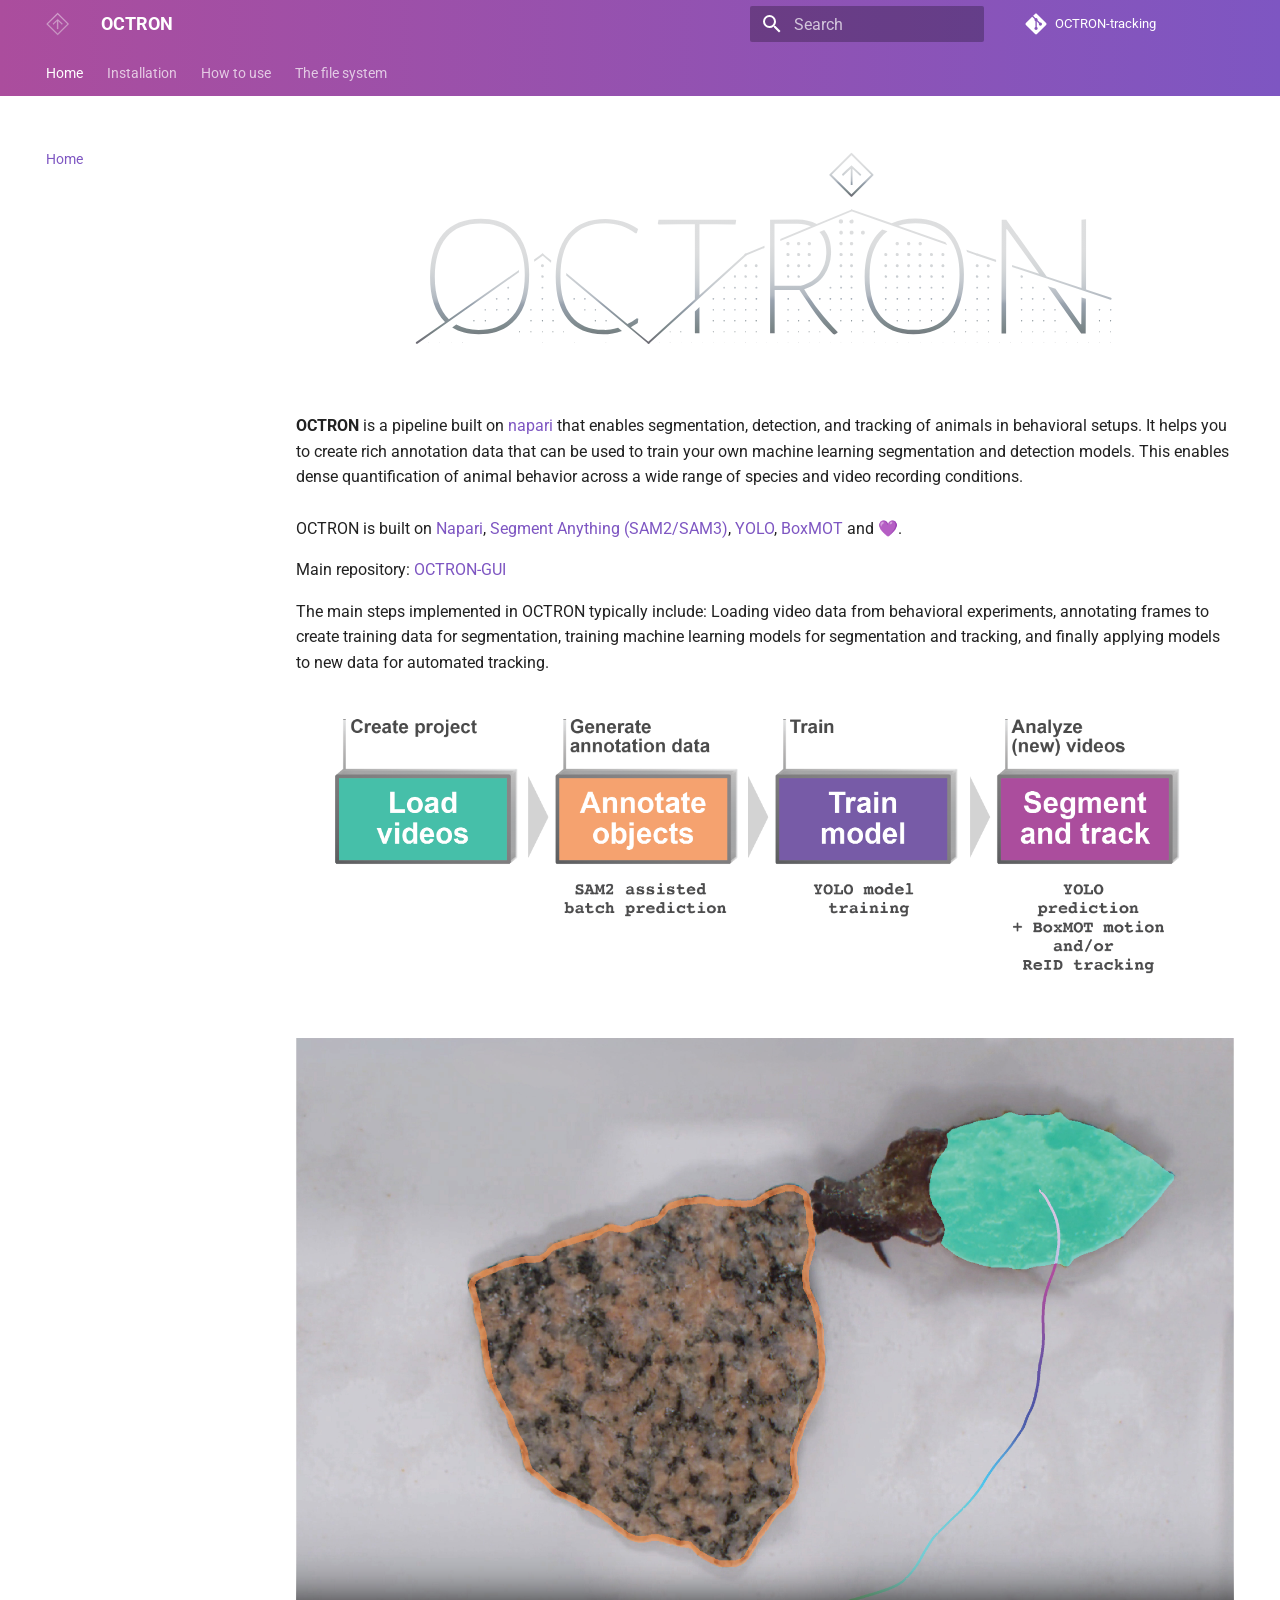
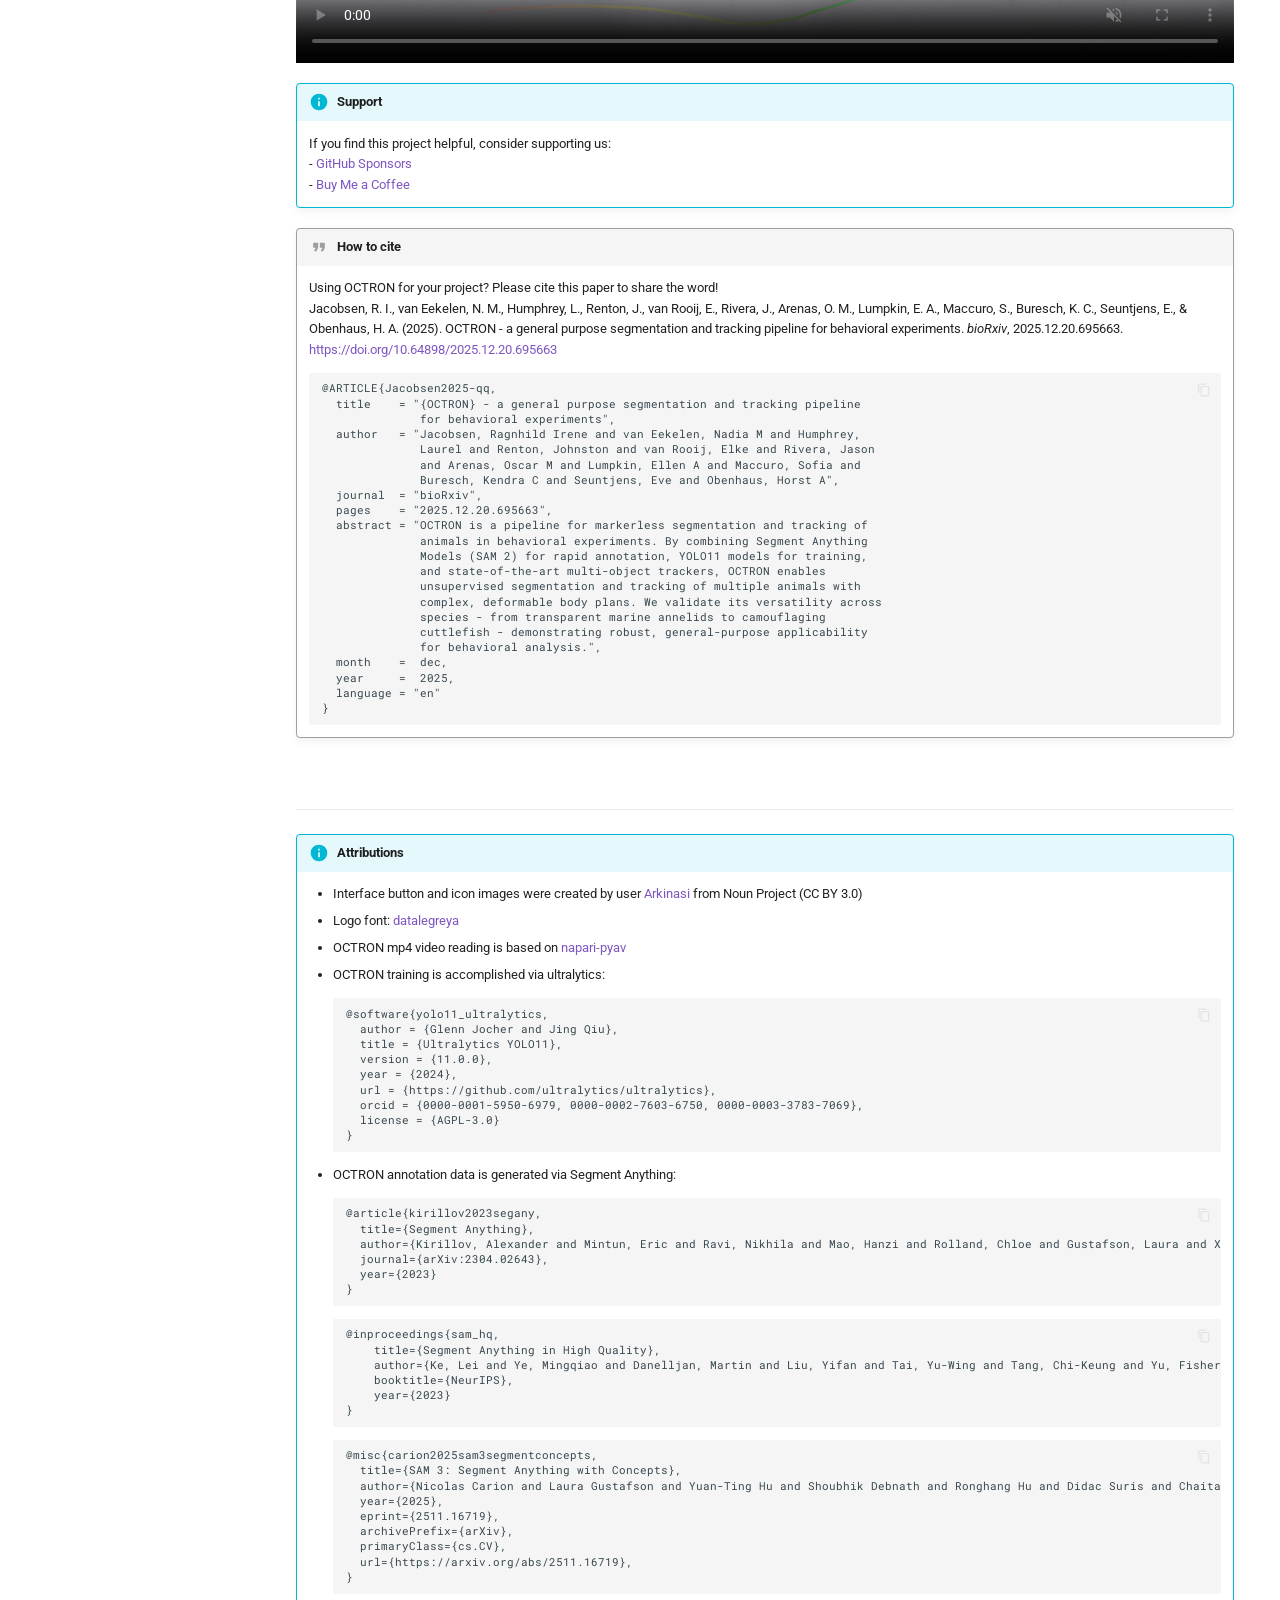
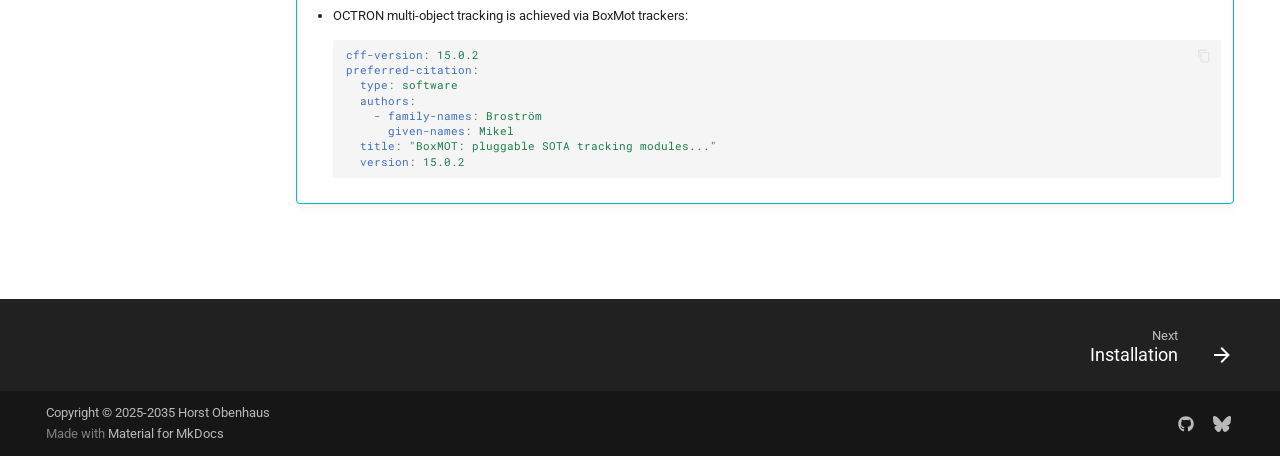
==== index.html @ b8a0dfea "Deployed 7332410 with MkDocs version: 1.6.1" ====
<!doctype html>
<html lang="en" class="no-js">
  <head>
    
      <meta charset="utf-8">
      <meta name="viewport" content="width=device-width,initial-scale=1">
      
        <meta name="description" content="Documentation for the OCTRON project">
      
      
        <meta name="author" content="Horst Obenhaus">
      
      
        <link rel="canonical" href="https://octron-tracking.github.io/OCTRON-docs/">
      
      
      
        <link rel="next" href="installation/">
      
      
        
      
      
      <link rel="icon" href="assets/favicon.svg">
      <meta name="generator" content="mkdocs-1.6.1, mkdocs-material-9.7.7">
    
    
      
        <title>OCTRON</title>
      
    
    
      <link rel="stylesheet" href="assets/stylesheets/main.ec1eaa64.min.css">
      
        
        <link rel="stylesheet" href="assets/stylesheets/palette.ab4e12ef.min.css">
      
      


    
    
      
    
    
      
        
        
        <link rel="preconnect" href="https://fonts.gstatic.com" crossorigin>
        <link rel="stylesheet" href="https://fonts.googleapis.com/css?family=Roboto:300,300i,400,400i,700,700i%7CRoboto+Mono:400,400i,700,700i&display=fallback">
        <style>:root{--md-text-font:"Roboto";--md-code-font:"Roboto Mono"}</style>
      
    
    
      <link rel="stylesheet" href="stylesheets/extra.css">
    
    <script>__md_scope=new URL(".",location),__md_hash=e=>[...e].reduce(((e,_)=>(e<<5)-e+_.charCodeAt(0)),0),__md_get=(e,_=localStorage,t=__md_scope)=>JSON.parse(_.getItem(t.pathname+"."+e)),__md_set=(e,_,t=localStorage,a=__md_scope)=>{try{t.setItem(a.pathname+"."+e,JSON.stringify(_))}catch(e){}}</script>
    
      

    
    
  </head>
  
  
    
    
    
    
    
    <body dir="ltr" data-md-color-scheme="default" data-md-color-primary="deep-purple" data-md-color-accent="purple">
  
    
    <input class="md-toggle" data-md-toggle="drawer" type="checkbox" id="__drawer" autocomplete="off">
    <input class="md-toggle" data-md-toggle="search" type="checkbox" id="__search" autocomplete="off">
    <label class="md-overlay" for="__drawer"></label>
    <div data-md-component="skip">
      
    </div>
    <div data-md-component="announce">
      
    </div>
    
    
      

<header class="md-header" data-md-component="header">
  <nav class="md-header__inner md-grid" aria-label="Header">
    <a href="." title="OCTRON" class="md-header__button md-logo" aria-label="OCTRON" data-md-component="logo">
      
  <img src="assets/header_logo.svg" alt="logo">

    </a>
    <label class="md-header__button md-icon" for="__drawer">
      
      <svg xmlns="http://www.w3.org/2000/svg" viewBox="0 0 24 24"><path d="M3 6h18v2H3zm0 5h18v2H3zm0 5h18v2H3z"/></svg>
    </label>
    <div class="md-header__title" data-md-component="header-title">
      <div class="md-header__ellipsis">
        <div class="md-header__topic">
          <span class="md-ellipsis">
            OCTRON
          </span>
        </div>
        <div class="md-header__topic" data-md-component="header-topic">
          <span class="md-ellipsis">
            
              Home
            
          </span>
        </div>
      </div>
    </div>
    
      
    
    
    
    
      
      
        <label class="md-header__button md-icon" for="__search">
          
          <svg xmlns="http://www.w3.org/2000/svg" viewBox="0 0 24 24"><path d="M9.5 3A6.5 6.5 0 0 1 16 9.5c0 1.61-.59 3.09-1.56 4.23l.27.27h.79l5 5-1.5 1.5-5-5v-.79l-.27-.27A6.52 6.52 0 0 1 9.5 16 6.5 6.5 0 0 1 3 9.5 6.5 6.5 0 0 1 9.5 3m0 2C7 5 5 7 5 9.5S7 14 9.5 14 14 12 14 9.5 12 5 9.5 5"/></svg>
        </label>
        <div class="md-search" data-md-component="search" role="dialog">
  <label class="md-search__overlay" for="__search"></label>
  <div class="md-search__inner" role="search">
    <form class="md-search__form" name="search">
      <input type="text" class="md-search__input" name="query" aria-label="Search" placeholder="Search" autocapitalize="off" autocorrect="off" autocomplete="off" spellcheck="false" data-md-component="search-query" required>
      <label class="md-search__icon md-icon" for="__search">
        
        <svg xmlns="http://www.w3.org/2000/svg" viewBox="0 0 24 24"><path d="M9.5 3A6.5 6.5 0 0 1 16 9.5c0 1.61-.59 3.09-1.56 4.23l.27.27h.79l5 5-1.5 1.5-5-5v-.79l-.27-.27A6.52 6.52 0 0 1 9.5 16 6.5 6.5 0 0 1 3 9.5 6.5 6.5 0 0 1 9.5 3m0 2C7 5 5 7 5 9.5S7 14 9.5 14 14 12 14 9.5 12 5 9.5 5"/></svg>
        
        <svg xmlns="http://www.w3.org/2000/svg" viewBox="0 0 24 24"><path d="M20 11v2H8l5.5 5.5-1.42 1.42L4.16 12l7.92-7.92L13.5 5.5 8 11z"/></svg>
      </label>
      <nav class="md-search__options" aria-label="Search">
        
          <a href="javascript:void(0)" class="md-search__icon md-icon" title="Share" aria-label="Share" data-clipboard data-clipboard-text="" data-md-component="search-share" tabindex="-1">
            
            <svg xmlns="http://www.w3.org/2000/svg" viewBox="0 0 24 24"><path d="M18 16.08c-.76 0-1.44.3-1.96.77L8.91 12.7c.05-.23.09-.46.09-.7s-.04-.47-.09-.7l7.05-4.11c.54.5 1.25.81 2.04.81a3 3 0 0 0 3-3 3 3 0 0 0-3-3 3 3 0 0 0-3 3c0 .24.04.47.09.7L8.04 9.81C7.5 9.31 6.79 9 6 9a3 3 0 0 0-3 3 3 3 0 0 0 3 3c.79 0 1.5-.31 2.04-.81l7.12 4.15c-.05.21-.08.43-.08.66 0 1.61 1.31 2.91 2.92 2.91s2.92-1.3 2.92-2.91A2.92 2.92 0 0 0 18 16.08"/></svg>
          </a>
        
        <button type="reset" class="md-search__icon md-icon" title="Clear" aria-label="Clear" tabindex="-1">
          
          <svg xmlns="http://www.w3.org/2000/svg" viewBox="0 0 24 24"><path d="M19 6.41 17.59 5 12 10.59 6.41 5 5 6.41 10.59 12 5 17.59 6.41 19 12 13.41 17.59 19 19 17.59 13.41 12z"/></svg>
        </button>
      </nav>
      
        <div class="md-search__suggest" data-md-component="search-suggest"></div>
      
    </form>
    <div class="md-search__output">
      <div class="md-search__scrollwrap" tabindex="0" data-md-scrollfix>
        <div class="md-search-result" data-md-component="search-result">
          <div class="md-search-result__meta">
            Initializing search
          </div>
          <ol class="md-search-result__list" role="presentation"></ol>
        </div>
      </div>
    </div>
  </div>
</div>
      
    
    
      <div class="md-header__source">
        <a href="https://github.com/OCTRON-tracking/OCTRON-gui" title="Go to repository" class="md-source" data-md-component="source">
  <div class="md-source__icon md-icon">
    
    <svg xmlns="http://www.w3.org/2000/svg" viewBox="0 0 448 512"><!--! Font Awesome Free 7.1.0 by @fontawesome - https://fontawesome.com License - https://fontawesome.com/license/free (Icons: CC BY 4.0, Fonts: SIL OFL 1.1, Code: MIT License) Copyright 2025 Fonticons, Inc.--><path d="M439.6 236.1 244 40.5c-5.4-5.5-12.8-8.5-20.4-8.5s-15 3-20.4 8.4L162.5 81l51.5 51.5c27.1-9.1 52.7 16.8 43.4 43.7l49.7 49.7c34.2-11.8 61.2 31 35.5 56.7-26.5 26.5-70.2-2.9-56-37.3L240.3 199v121.9c25.3 12.5 22.3 41.8 9.1 55-6.4 6.4-15.2 10.1-24.3 10.1s-17.8-3.6-24.3-10.1c-17.6-17.6-11.1-46.9 11.2-56v-123c-20.8-8.5-24.6-30.7-18.6-45L142.6 101 8.5 235.1C3 240.6 0 247.9 0 255.5s3 15 8.5 20.4l195.6 195.7c5.4 5.4 12.7 8.4 20.4 8.4s15-3 20.4-8.4l194.7-194.7c5.4-5.4 8.4-12.8 8.4-20.4s-3-15-8.4-20.4"/></svg>
  </div>
  <div class="md-source__repository">
    OCTRON-tracking
  </div>
</a>
      </div>
    
  </nav>
  
</header>
    
    <div class="md-container" data-md-component="container">
      
      
        
          
            
<nav class="md-tabs" aria-label="Tabs" data-md-component="tabs">
  <div class="md-grid">
    <ul class="md-tabs__list">
      
        
  
  
  
    
  
  
    <li class="md-tabs__item md-tabs__item--active">
      <a href="." class="md-tabs__link">
        
  
  
    
  
  Home

      </a>
    </li>
  

      
        
  
  
  
  
    <li class="md-tabs__item">
      <a href="installation/" class="md-tabs__link">
        
  
  
    
  
  Installation

      </a>
    </li>
  

      
        
  
  
  
  
    
    
      <li class="md-tabs__item">
        <a href="gui/" class="md-tabs__link">
          
  
  
    
  
  How to use

        </a>
      </li>
    
  

      
        
  
  
  
  
    <li class="md-tabs__item">
      <a href="file-system/" class="md-tabs__link">
        
  
  
    
  
  The file system

      </a>
    </li>
  

      
    </ul>
  </div>
</nav>
          
        
      
      <main class="md-main" data-md-component="main">
        <div class="md-main__inner md-grid">
          
            
              
              <div class="md-sidebar md-sidebar--primary" data-md-component="sidebar" data-md-type="navigation" >
                <div class="md-sidebar__scrollwrap">
                  <div class="md-sidebar__inner">
                    


  


  

<nav class="md-nav md-nav--primary md-nav--lifted md-nav--integrated" aria-label="Navigation" data-md-level="0">
  <label class="md-nav__title" for="__drawer">
    <a href="." title="OCTRON" class="md-nav__button md-logo" aria-label="OCTRON" data-md-component="logo">
      
  <img src="assets/header_logo.svg" alt="logo">

    </a>
    OCTRON
  </label>
  
    <div class="md-nav__source">
      <a href="https://github.com/OCTRON-tracking/OCTRON-gui" title="Go to repository" class="md-source" data-md-component="source">
  <div class="md-source__icon md-icon">
    
    <svg xmlns="http://www.w3.org/2000/svg" viewBox="0 0 448 512"><!--! Font Awesome Free 7.1.0 by @fontawesome - https://fontawesome.com License - https://fontawesome.com/license/free (Icons: CC BY 4.0, Fonts: SIL OFL 1.1, Code: MIT License) Copyright 2025 Fonticons, Inc.--><path d="M439.6 236.1 244 40.5c-5.4-5.5-12.8-8.5-20.4-8.5s-15 3-20.4 8.4L162.5 81l51.5 51.5c27.1-9.1 52.7 16.8 43.4 43.7l49.7 49.7c34.2-11.8 61.2 31 35.5 56.7-26.5 26.5-70.2-2.9-56-37.3L240.3 199v121.9c25.3 12.5 22.3 41.8 9.1 55-6.4 6.4-15.2 10.1-24.3 10.1s-17.8-3.6-24.3-10.1c-17.6-17.6-11.1-46.9 11.2-56v-123c-20.8-8.5-24.6-30.7-18.6-45L142.6 101 8.5 235.1C3 240.6 0 247.9 0 255.5s3 15 8.5 20.4l195.6 195.7c5.4 5.4 12.7 8.4 20.4 8.4s15-3 20.4-8.4l194.7-194.7c5.4-5.4 8.4-12.8 8.4-20.4s-3-15-8.4-20.4"/></svg>
  </div>
  <div class="md-source__repository">
    OCTRON-tracking
  </div>
</a>
    </div>
  
  <ul class="md-nav__list" data-md-scrollfix>
    
      
      
  
  
    
  
  
  
    <li class="md-nav__item md-nav__item--active">
      
      <input class="md-nav__toggle md-toggle" type="checkbox" id="__toc">
      
      
      
      <a href="." class="md-nav__link md-nav__link--active">
        
  
  
  <span class="md-ellipsis">
    
  
    Home
  

    
  </span>
  
  

      </a>
      
    </li>
  

    
      
      
  
  
  
  
    <li class="md-nav__item">
      <a href="installation/" class="md-nav__link">
        
  
  
  <span class="md-ellipsis">
    
  
    Installation
  

    
  </span>
  
  

      </a>
    </li>
  

    
      
      
  
  
  
  
    
    
      
        
      
        
      
        
      
        
      
        
      
        
      
        
      
    
    
    
      
      
        
      
    
    
    <li class="md-nav__item md-nav__item--nested">
      
        
        
          
        
        <input class="md-nav__toggle md-toggle md-toggle--indeterminate" type="checkbox" id="__nav_3" >
        
          
          <label class="md-nav__link" for="__nav_3" id="__nav_3_label" tabindex="0">
            
  
  
  <span class="md-ellipsis">
    
  
    How to use
  

    
  </span>
  
  

            <span class="md-nav__icon md-icon"></span>
          </label>
        
        <nav class="md-nav" data-md-level="1" aria-labelledby="__nav_3_label" aria-expanded="false">
          <label class="md-nav__title" for="__nav_3">
            <span class="md-nav__icon md-icon"></span>
            
  
    How to use
  

          </label>
          <ul class="md-nav__list" data-md-scrollfix>
            
              
                
  
  
  
  
    <li class="md-nav__item">
      <a href="gui/" class="md-nav__link">
        
  
  
  <span class="md-ellipsis">
    
  
    Using the GUI
  

    
  </span>
  
  

      </a>
    </li>
  

              
            
              
                
  
  
  
  
    <li class="md-nav__item">
      <a href="create-project/" class="md-nav__link">
        
  
  
  <span class="md-ellipsis">
    
  
    Create project
  

    
  </span>
  
  

      </a>
    </li>
  

              
            
              
                
  
  
  
  
    <li class="md-nav__item">
      <a href="annotating/" class="md-nav__link">
        
  
  
  <span class="md-ellipsis">
    
  
    Generate annotation data
  

    
  </span>
  
  

      </a>
    </li>
  

              
            
              
                
  
  
  
  
    <li class="md-nav__item">
      <a href="training/" class="md-nav__link">
        
  
  
  <span class="md-ellipsis">
    
  
    Training
  

    
  </span>
  
  

      </a>
    </li>
  

              
            
              
                
  
  
  
  
    <li class="md-nav__item">
      <a href="analysing/" class="md-nav__link">
        
  
  
  <span class="md-ellipsis">
    
  
    Analyze (new) videos
  

    
  </span>
  
  

      </a>
    </li>
  

              
            
              
                
  
  
  
  
    <li class="md-nav__item">
      <a href="access-data/" class="md-nav__link">
        
  
  
  <span class="md-ellipsis">
    
  
    Access output data
  

    
  </span>
  
  

      </a>
    </li>
  

              
            
              
                
  
  
  
  
    <li class="md-nav__item">
      <a href="cli/" class="md-nav__link">
        
  
  
  <span class="md-ellipsis">
    
  
    Using the command line interface (CLI)
  

    
  </span>
  
  

      </a>
    </li>
  

              
            
          </ul>
        </nav>
      
    </li>
  

    
      
      
  
  
  
  
    <li class="md-nav__item">
      <a href="file-system/" class="md-nav__link">
        
  
  
  <span class="md-ellipsis">
    
  
    The file system
  

    
  </span>
  
  

      </a>
    </li>
  

    
  </ul>
</nav>
                  </div>
                </div>
              </div>
            
            
          
          
            <div class="md-content" data-md-component="content">
              
              <article class="md-content__inner md-typeset">
                
                  


  
  


  <h1>Home</h1>

<p><img src="assets/octron_logo.svg" alt="OCTRON Logo" width="75%" style="display: block; margin-left: auto; margin-right: auto; margin-bottom: 3rem;" /></p>
<p><strong>OCTRON</strong> is a pipeline built on <a href="https://www.napari.org">napari</a> that enables segmentation, detection, and tracking of animals in behavioral setups. It helps you to create rich annotation data that can be used to train your own machine learning segmentation and detection models. This enables dense quantification of animal behavior across a wide range of species and video recording conditions.
<br><br>
OCTRON is built on <a href="https://www.napari.org">Napari</a>, <a href="https://aidemos.meta.com/">Segment Anything (SAM2/SAM3)</a>, <a href="https://www.ultralytics.com/">YOLO</a>, <a href="https://github.com/mikel-brostrom/boxmot">BoxMOT</a> and 💜.</p>
<p>Main repository: <a href="https://github.com/OCTRON-tracking/OCTRON-GUI">OCTRON-GUI</a></p>
<p>The main steps implemented in OCTRON typically include: Loading video data from behavioral experiments, annotating frames to create training data for segmentation, training machine learning models for segmentation and tracking, and finally applying models to new data for automated tracking.
<br>
<br>
<img src="assets/workflow.png" alt="OCTRON workflow" width="92%" style="display: block; margin-left: auto; margin-right: auto; margin-bottom: .5rem;" />
<br></p>
<video width="100%" muted controls poster="assets/videos/poster_frame.jpg" style="display: block; margin-left: auto; margin-right: auto;">
  <source src="assets/videos/MAIN.mp4" type="video/mp4">
  Your browser does not support the video tag.
</video>

<div class="admonition info">
<p class="admonition-title">Support</p>
<p>If you find this project helpful, consider supporting us:<br>
- <a href="https://github.com/sponsors/OCTRON-tracking">GitHub Sponsors</a><br>
- <a href="https://buymeacoffee.com/octron">Buy Me a Coffee</a></p>
</div>
<div class="admonition quote">
<p class="admonition-title">How to cite</p>
<p>Using OCTRON for your project? Please cite this paper to share the word! 
<br>
Jacobsen, R. I., van Eekelen, N. M., Humphrey, L., Renton, J., van Rooij, E., Rivera, J., Arenas, O. M., Lumpkin, E. A., Maccuro, S., Buresch, K. C., Seuntjens, E., &amp; Obenhaus, H. A. (2025). OCTRON - a general purpose segmentation and tracking pipeline for behavioral experiments. <em>bioRxiv</em>, 2025.12.20.695663. <a href="https://doi.org/10.64898/2025.12.20.695663">https://doi.org/10.64898/2025.12.20.695663</a>
<div class="language-text highlight"><pre><span></span><code><span id="__span-0-1"><a id="__codelineno-0-1" name="__codelineno-0-1" href="#__codelineno-0-1"></a>@ARTICLE{Jacobsen2025-qq,
</span><span id="__span-0-2"><a id="__codelineno-0-2" name="__codelineno-0-2" href="#__codelineno-0-2"></a>  title    = &quot;{OCTRON} - a general purpose segmentation and tracking pipeline
</span><span id="__span-0-3"><a id="__codelineno-0-3" name="__codelineno-0-3" href="#__codelineno-0-3"></a>              for behavioral experiments&quot;,
</span><span id="__span-0-4"><a id="__codelineno-0-4" name="__codelineno-0-4" href="#__codelineno-0-4"></a>  author   = &quot;Jacobsen, Ragnhild Irene and van Eekelen, Nadia M and Humphrey,
</span><span id="__span-0-5"><a id="__codelineno-0-5" name="__codelineno-0-5" href="#__codelineno-0-5"></a>              Laurel and Renton, Johnston and van Rooij, Elke and Rivera, Jason
</span><span id="__span-0-6"><a id="__codelineno-0-6" name="__codelineno-0-6" href="#__codelineno-0-6"></a>              and Arenas, Oscar M and Lumpkin, Ellen A and Maccuro, Sofia and
</span><span id="__span-0-7"><a id="__codelineno-0-7" name="__codelineno-0-7" href="#__codelineno-0-7"></a>              Buresch, Kendra C and Seuntjens, Eve and Obenhaus, Horst A&quot;,
</span><span id="__span-0-8"><a id="__codelineno-0-8" name="__codelineno-0-8" href="#__codelineno-0-8"></a>  journal  = &quot;bioRxiv&quot;,
</span><span id="__span-0-9"><a id="__codelineno-0-9" name="__codelineno-0-9" href="#__codelineno-0-9"></a>  pages    = &quot;2025.12.20.695663&quot;,
</span><span id="__span-0-10"><a id="__codelineno-0-10" name="__codelineno-0-10" href="#__codelineno-0-10"></a>  abstract = &quot;OCTRON is a pipeline for markerless segmentation and tracking of
</span><span id="__span-0-11"><a id="__codelineno-0-11" name="__codelineno-0-11" href="#__codelineno-0-11"></a>              animals in behavioral experiments. By combining Segment Anything
</span><span id="__span-0-12"><a id="__codelineno-0-12" name="__codelineno-0-12" href="#__codelineno-0-12"></a>              Models (SAM 2) for rapid annotation, YOLO11 models for training,
</span><span id="__span-0-13"><a id="__codelineno-0-13" name="__codelineno-0-13" href="#__codelineno-0-13"></a>              and state-of-the-art multi-object trackers, OCTRON enables
</span><span id="__span-0-14"><a id="__codelineno-0-14" name="__codelineno-0-14" href="#__codelineno-0-14"></a>              unsupervised segmentation and tracking of multiple animals with
</span><span id="__span-0-15"><a id="__codelineno-0-15" name="__codelineno-0-15" href="#__codelineno-0-15"></a>              complex, deformable body plans. We validate its versatility across
</span><span id="__span-0-16"><a id="__codelineno-0-16" name="__codelineno-0-16" href="#__codelineno-0-16"></a>              species - from transparent marine annelids to camouflaging
</span><span id="__span-0-17"><a id="__codelineno-0-17" name="__codelineno-0-17" href="#__codelineno-0-17"></a>              cuttlefish - demonstrating robust, general-purpose applicability
</span><span id="__span-0-18"><a id="__codelineno-0-18" name="__codelineno-0-18" href="#__codelineno-0-18"></a>              for behavioral analysis.&quot;,
</span><span id="__span-0-19"><a id="__codelineno-0-19" name="__codelineno-0-19" href="#__codelineno-0-19"></a>  month    =  dec,
</span><span id="__span-0-20"><a id="__codelineno-0-20" name="__codelineno-0-20" href="#__codelineno-0-20"></a>  year     =  2025,
</span><span id="__span-0-21"><a id="__codelineno-0-21" name="__codelineno-0-21" href="#__codelineno-0-21"></a>  language = &quot;en&quot;
</span><span id="__span-0-22"><a id="__codelineno-0-22" name="__codelineno-0-22" href="#__codelineno-0-22"></a>}
</span></code></pre></div></p>
</div>
<p><br></p>
<hr>

<div class="admonition info">
<p class="admonition-title">Attributions</p>
<ul>
<li>Interface button and icon images were created by user <a href="https://thenounproject.com/browse/collection-icon/marketing-agency-239829/">Arkinasi</a> from Noun Project (CC BY 3.0)</li>
<li>Logo font: <a href="https://datalegreya.figs-lab.com/?lang=en">datalegreya</a></li>
<li>OCTRON mp4 video reading is based on <a href="https://github.com/danionella/napari-pyav">napari-pyav</a></li>
<li>OCTRON training is accomplished via ultralytics: 
<div class="language-text highlight"><pre><span></span><code><span id="__span-1-1"><a id="__codelineno-1-1" name="__codelineno-1-1" href="#__codelineno-1-1"></a>@software{yolo11_ultralytics,
</span><span id="__span-1-2"><a id="__codelineno-1-2" name="__codelineno-1-2" href="#__codelineno-1-2"></a>  author = {Glenn Jocher and Jing Qiu},
</span><span id="__span-1-3"><a id="__codelineno-1-3" name="__codelineno-1-3" href="#__codelineno-1-3"></a>  title = {Ultralytics YOLO11},
</span><span id="__span-1-4"><a id="__codelineno-1-4" name="__codelineno-1-4" href="#__codelineno-1-4"></a>  version = {11.0.0},
</span><span id="__span-1-5"><a id="__codelineno-1-5" name="__codelineno-1-5" href="#__codelineno-1-5"></a>  year = {2024},
</span><span id="__span-1-6"><a id="__codelineno-1-6" name="__codelineno-1-6" href="#__codelineno-1-6"></a>  url = {https://github.com/ultralytics/ultralytics},
</span><span id="__span-1-7"><a id="__codelineno-1-7" name="__codelineno-1-7" href="#__codelineno-1-7"></a>  orcid = {0000-0001-5950-6979, 0000-0002-7603-6750, 0000-0003-3783-7069},
</span><span id="__span-1-8"><a id="__codelineno-1-8" name="__codelineno-1-8" href="#__codelineno-1-8"></a>  license = {AGPL-3.0}
</span><span id="__span-1-9"><a id="__codelineno-1-9" name="__codelineno-1-9" href="#__codelineno-1-9"></a>}
</span></code></pre></div></li>
<li>OCTRON annotation data is generated via Segment Anything:
<div class="language-text highlight"><pre><span></span><code><span id="__span-2-1"><a id="__codelineno-2-1" name="__codelineno-2-1" href="#__codelineno-2-1"></a>@article{kirillov2023segany,
</span><span id="__span-2-2"><a id="__codelineno-2-2" name="__codelineno-2-2" href="#__codelineno-2-2"></a>  title={Segment Anything},
</span><span id="__span-2-3"><a id="__codelineno-2-3" name="__codelineno-2-3" href="#__codelineno-2-3"></a>  author={Kirillov, Alexander and Mintun, Eric and Ravi, Nikhila and Mao, Hanzi and Rolland, Chloe and Gustafson, Laura and Xiao, Tete and Whitehead, Spencer and Berg, Alexander C. and Lo, Wan-Yen and Doll{\&#39;a}r, Piotr and Girshick, Ross},
</span><span id="__span-2-4"><a id="__codelineno-2-4" name="__codelineno-2-4" href="#__codelineno-2-4"></a>  journal={arXiv:2304.02643},
</span><span id="__span-2-5"><a id="__codelineno-2-5" name="__codelineno-2-5" href="#__codelineno-2-5"></a>  year={2023}
</span><span id="__span-2-6"><a id="__codelineno-2-6" name="__codelineno-2-6" href="#__codelineno-2-6"></a>}
</span></code></pre></div>
<div class="language-text highlight"><pre><span></span><code><span id="__span-3-1"><a id="__codelineno-3-1" name="__codelineno-3-1" href="#__codelineno-3-1"></a>@inproceedings{sam_hq,
</span><span id="__span-3-2"><a id="__codelineno-3-2" name="__codelineno-3-2" href="#__codelineno-3-2"></a>    title={Segment Anything in High Quality},
</span><span id="__span-3-3"><a id="__codelineno-3-3" name="__codelineno-3-3" href="#__codelineno-3-3"></a>    author={Ke, Lei and Ye, Mingqiao and Danelljan, Martin and Liu, Yifan and Tai, Yu-Wing and Tang, Chi-Keung and Yu, Fisher},
</span><span id="__span-3-4"><a id="__codelineno-3-4" name="__codelineno-3-4" href="#__codelineno-3-4"></a>    booktitle={NeurIPS},
</span><span id="__span-3-5"><a id="__codelineno-3-5" name="__codelineno-3-5" href="#__codelineno-3-5"></a>    year={2023}
</span><span id="__span-3-6"><a id="__codelineno-3-6" name="__codelineno-3-6" href="#__codelineno-3-6"></a>}  
</span></code></pre></div>
<div class="language-text highlight"><pre><span></span><code><span id="__span-4-1"><a id="__codelineno-4-1" name="__codelineno-4-1" href="#__codelineno-4-1"></a>@misc{carion2025sam3segmentconcepts,
</span><span id="__span-4-2"><a id="__codelineno-4-2" name="__codelineno-4-2" href="#__codelineno-4-2"></a>  title={SAM 3: Segment Anything with Concepts}, 
</span><span id="__span-4-3"><a id="__codelineno-4-3" name="__codelineno-4-3" href="#__codelineno-4-3"></a>  author={Nicolas Carion and Laura Gustafson and Yuan-Ting Hu and Shoubhik Debnath and Ronghang Hu and Didac Suris and Chaitanya Ryali and Kalyan Vasudev Alwala and Haitham Khedr and Andrew Huang and Jie Lei and Tengyu Ma and Baishan Guo and Arpit Kalla and Markus Marks and Joseph Greer and Meng Wang and Peize Sun and Roman Rädle and Triantafyllos Afouras and Effrosyni Mavroudi and Katherine Xu and Tsung-Han Wu and Yu Zhou and Liliane Momeni and Rishi Hazra and Shuangrui Ding and Sagar Vaze and Francois Porcher and Feng Li and Siyuan Li and Aishwarya Kamath and Ho Kei Cheng and Piotr Dollár and Nikhila Ravi and Kate Saenko and Pengchuan Zhang and Christoph Feichtenhofer},
</span><span id="__span-4-4"><a id="__codelineno-4-4" name="__codelineno-4-4" href="#__codelineno-4-4"></a>  year={2025},
</span><span id="__span-4-5"><a id="__codelineno-4-5" name="__codelineno-4-5" href="#__codelineno-4-5"></a>  eprint={2511.16719},
</span><span id="__span-4-6"><a id="__codelineno-4-6" name="__codelineno-4-6" href="#__codelineno-4-6"></a>  archivePrefix={arXiv},
</span><span id="__span-4-7"><a id="__codelineno-4-7" name="__codelineno-4-7" href="#__codelineno-4-7"></a>  primaryClass={cs.CV},
</span><span id="__span-4-8"><a id="__codelineno-4-8" name="__codelineno-4-8" href="#__codelineno-4-8"></a>  url={https://arxiv.org/abs/2511.16719}, 
</span><span id="__span-4-9"><a id="__codelineno-4-9" name="__codelineno-4-9" href="#__codelineno-4-9"></a>}
</span></code></pre></div></li>
<li>OCTRON multi-object tracking is achieved via BoxMot trackers:
<div class="language-yaml highlight"><pre><span></span><code><span id="__span-5-1"><a id="__codelineno-5-1" name="__codelineno-5-1" href="#__codelineno-5-1"></a><span class="nt">cff-version</span><span class="p">:</span><span class="w"> </span><span class="l l-Scalar l-Scalar-Plain">15.0.2</span>
</span><span id="__span-5-2"><a id="__codelineno-5-2" name="__codelineno-5-2" href="#__codelineno-5-2"></a><span class="nt">preferred-citation</span><span class="p">:</span>
</span><span id="__span-5-3"><a id="__codelineno-5-3" name="__codelineno-5-3" href="#__codelineno-5-3"></a><span class="w">  </span><span class="nt">type</span><span class="p">:</span><span class="w"> </span><span class="l l-Scalar l-Scalar-Plain">software</span>
</span><span id="__span-5-4"><a id="__codelineno-5-4" name="__codelineno-5-4" href="#__codelineno-5-4"></a><span class="w">  </span><span class="nt">authors</span><span class="p">:</span>
</span><span id="__span-5-5"><a id="__codelineno-5-5" name="__codelineno-5-5" href="#__codelineno-5-5"></a><span class="w">    </span><span class="p p-Indicator">-</span><span class="w"> </span><span class="nt">family-names</span><span class="p">:</span><span class="w"> </span><span class="l l-Scalar l-Scalar-Plain">Broström</span>
</span><span id="__span-5-6"><a id="__codelineno-5-6" name="__codelineno-5-6" href="#__codelineno-5-6"></a><span class="w">      </span><span class="nt">given-names</span><span class="p">:</span><span class="w"> </span><span class="l l-Scalar l-Scalar-Plain">Mikel</span>
</span><span id="__span-5-7"><a id="__codelineno-5-7" name="__codelineno-5-7" href="#__codelineno-5-7"></a><span class="w">  </span><span class="nt">title</span><span class="p">:</span><span class="w"> </span><span class="s">&quot;BoxMOT:</span><span class="nv"> </span><span class="s">pluggable</span><span class="nv"> </span><span class="s">SOTA</span><span class="nv"> </span><span class="s">tracking</span><span class="nv"> </span><span class="s">modules...&quot;</span>
</span><span id="__span-5-8"><a id="__codelineno-5-8" name="__codelineno-5-8" href="#__codelineno-5-8"></a><span class="w">  </span><span class="nt">version</span><span class="p">:</span><span class="w"> </span><span class="l l-Scalar l-Scalar-Plain">15.0.2</span>
</span></code></pre></div></li>
</ul>
</div>
<p><br>
<br></p>












                
              </article>
            </div>
          
          
<script>var target=document.getElementById(location.hash.slice(1));target&&target.name&&(target.checked=target.name.startsWith("__tabbed_"))</script>
        </div>
        
          <button type="button" class="md-top md-icon" data-md-component="top" hidden>
  
  <svg xmlns="http://www.w3.org/2000/svg" viewBox="0 0 24 24"><path d="M13 20h-2V8l-5.5 5.5-1.42-1.42L12 4.16l7.92 7.92-1.42 1.42L13 8z"/></svg>
  Back to top
</button>
        
      </main>
      
        <footer class="md-footer">
  
    
      
      <nav class="md-footer__inner md-grid" aria-label="Footer" >
        
        
          
          <a href="installation/" class="md-footer__link md-footer__link--next" aria-label="Next: Installation">
            <div class="md-footer__title">
              <span class="md-footer__direction">
                Next
              </span>
              <div class="md-ellipsis">
                Installation
              </div>
            </div>
            <div class="md-footer__button md-icon">
              
              <svg xmlns="http://www.w3.org/2000/svg" viewBox="0 0 24 24"><path d="M4 11v2h12l-5.5 5.5 1.42 1.42L19.84 12l-7.92-7.92L10.5 5.5 16 11z"/></svg>
            </div>
          </a>
        
      </nav>
    
  
  <div class="md-footer-meta md-typeset">
    <div class="md-footer-meta__inner md-grid">
      <div class="md-copyright">
  
    <div class="md-copyright__highlight">
      Copyright &copy; 2025-2035 Horst Obenhaus
    </div>
  
  
    Made with
    <a href="https://squidfunk.github.io/mkdocs-material/" target="_blank" rel="noopener">
      Material for MkDocs
    </a>
  
</div>
      
        
<div class="md-social">
  
    
    
    
    
      
      
    
    <a href="https://github.com/OCTRON-tracking" target="_blank" rel="noopener" title="github.com" class="md-social__link">
      <svg xmlns="http://www.w3.org/2000/svg" viewBox="0 0 512 512"><!--! Font Awesome Free 7.1.0 by @fontawesome - https://fontawesome.com License - https://fontawesome.com/license/free (Icons: CC BY 4.0, Fonts: SIL OFL 1.1, Code: MIT License) Copyright 2025 Fonticons, Inc.--><path d="M173.9 397.4c0 2-2.3 3.6-5.2 3.6-3.3.3-5.6-1.3-5.6-3.6 0-2 2.3-3.6 5.2-3.6 3-.3 5.6 1.3 5.6 3.6m-31.1-4.5c-.7 2 1.3 4.3 4.3 4.9 2.6 1 5.6 0 6.2-2s-1.3-4.3-4.3-5.2c-2.6-.7-5.5.3-6.2 2.3m44.2-1.7c-2.9.7-4.9 2.6-4.6 4.9.3 2 2.9 3.3 5.9 2.6 2.9-.7 4.9-2.6 4.6-4.6-.3-1.9-3-3.2-5.9-2.9M252.8 8C114.1 8 8 113.3 8 252c0 110.9 69.8 205.8 169.5 239.2 12.8 2.3 17.3-5.6 17.3-12.1 0-6.2-.3-40.4-.3-61.4 0 0-70 15-84.7-29.8 0 0-11.4-29.1-27.8-36.6 0 0-22.9-15.7 1.6-15.4 0 0 24.9 2 38.6 25.8 21.9 38.6 58.6 27.5 72.9 20.9 2.3-16 8.8-27.1 16-33.7-55.9-6.2-112.3-14.3-112.3-110.5 0-27.5 7.6-41.3 23.6-58.9-2.6-6.5-11.1-33.3 2.6-67.9 20.9-6.5 69 27 69 27 20-5.6 41.5-8.5 62.8-8.5s42.8 2.9 62.8 8.5c0 0 48.1-33.6 69-27 13.7 34.7 5.2 61.4 2.6 67.9 16 17.7 25.8 31.5 25.8 58.9 0 96.5-58.9 104.2-114.8 110.5 9.2 7.9 17 22.9 17 46.4 0 33.7-.3 75.4-.3 83.6 0 6.5 4.6 14.4 17.3 12.1C436.2 457.8 504 362.9 504 252 504 113.3 391.5 8 252.8 8M105.2 352.9c-1.3 1-1 3.3.7 5.2 1.6 1.6 3.9 2.3 5.2 1 1.3-1 1-3.3-.7-5.2-1.6-1.6-3.9-2.3-5.2-1m-10.8-8.1c-.7 1.3.3 2.9 2.3 3.9 1.6 1 3.6.7 4.3-.7.7-1.3-.3-2.9-2.3-3.9-2-.6-3.6-.3-4.3.7m32.4 35.6c-1.6 1.3-1 4.3 1.3 6.2 2.3 2.3 5.2 2.6 6.5 1 1.3-1.3.7-4.3-1.3-6.2-2.2-2.3-5.2-2.6-6.5-1m-11.4-14.7c-1.6 1-1.6 3.6 0 5.9s4.3 3.3 5.6 2.3c1.6-1.3 1.6-3.9 0-6.2-1.4-2.3-4-3.3-5.6-2"/></svg>
    </a>
  
    
    
    
    
      
      
    
    <a href="https://bsky.app/profile/octoscience.bsky.social" target="_blank" rel="noopener" title="bsky.app" class="md-social__link">
      <svg xmlns="http://www.w3.org/2000/svg" viewBox="0 0 576 512"><!--! Font Awesome Free 7.1.0 by @fontawesome - https://fontawesome.com License - https://fontawesome.com/license/free (Icons: CC BY 4.0, Fonts: SIL OFL 1.1, Code: MIT License) Copyright 2025 Fonticons, Inc.--><path d="M407.8 294.7c-3.3-.4-6.7-.8-10-1.3 3.4.4 6.7.9 10 1.3M288 227.1c-26.1-50.7-97.1-145.2-163.1-191.8C61.6-9.4 37.5-1.7 21.6 5.5 3.3 13.8 0 41.9 0 58.4S9.1 194 15 213.9c19.5 65.7 89.1 87.9 153.2 80.7 3.3-.5 6.6-.9 10-1.4-3.3.5-6.6 1-10 1.4-93.9 14-177.3 48.2-67.9 169.9C220.6 589.1 265.1 437.8 288 361.1c22.9 76.7 49.2 222.5 185.6 103.4 102.4-103.4 28.1-156-65.8-169.9-3.3-.4-6.7-.8-10-1.3 3.4.4 6.7.9 10 1.3 64.1 7.1 133.6-15.1 153.2-80.7C566.9 194 576 75 576 58.4s-3.3-44.7-21.6-52.9c-15.8-7.1-40-14.9-103.2 29.8C385.1 81.9 314.1 176.4 288 227.1"/></svg>
    </a>
  
</div>
      
    </div>
  </div>
</footer>
      
    </div>
    <div class="md-dialog" data-md-component="dialog">
      <div class="md-dialog__inner md-typeset"></div>
    </div>
    
    
    
      
      
      <script id="__config" type="application/json">{"annotate": null, "base": ".", "features": ["announce.dismiss", "content.code.annotate", "content.code.copy", "content.tooltips", "header.autohide", "navigation.expand", "navigation.footer", "navigation.indexes", "navigation.sections", "navigation.tabs", "navigation.top", "navigation.tracking", "search.share", "search.suggest", "toc.follow", "toc.integrate"], "search": "assets/javascripts/workers/search.2c215733.min.js", "tags": null, "translations": {"clipboard.copied": "Copied to clipboard", "clipboard.copy": "Copy to clipboard", "search.result.more.one": "1 more on this page", "search.result.more.other": "# more on this page", "search.result.none": "No matching documents", "search.result.one": "1 matching document", "search.result.other": "# matching documents", "search.result.placeholder": "Type to start searching", "search.result.term.missing": "Missing", "select.version": "Select version"}, "version": null}</script>
    
    
      <script src="assets/javascripts/bundle.d7400e89.min.js"></script>
      
    
  </body>
</html>
---- assets/stylesheets/main.ec1eaa64.min.css ----
@charset "UTF-8";html{-webkit-text-size-adjust:none;-moz-text-size-adjust:none;text-size-adjust:none;box-sizing:border-box}*,:after,:before{box-sizing:inherit}@media (prefers-reduced-motion){*,:after,:before{transition:none!important}}body{margin:0}a,button,input,label{-webkit-tap-highlight-color:transparent}a{color:inherit;text-decoration:none}hr{border:0;box-sizing:initial;display:block;height:.05rem;overflow:visible;padding:0}small{font-size:80%}sub,sup{line-height:1em}img{border-style:none}table{border-collapse:initial;border-spacing:0}td,th{font-weight:400;vertical-align:top}button{background:#0000;border:0;font-family:inherit;font-size:inherit;margin:0;padding:0}input{border:0;outline:none}:root{--md-primary-fg-color:#4051b5;--md-primary-fg-color--light:#5d6cc0;--md-primary-fg-color--dark:#303fa1;--md-primary-bg-color:#fff;--md-primary-bg-color--light:#ffffffb3;--md-accent-fg-color:#526cfe;--md-accent-fg-color--transparent:#526cfe1a;--md-accent-bg-color:#fff;--md-accent-bg-color--light:#ffffffb3}[data-md-color-scheme=default]{color-scheme:light}[data-md-color-scheme=default] img[src$="#gh-dark-mode-only"],[data-md-color-scheme=default] img[src$="#only-dark"]{display:none}:root,[data-md-color-scheme=default]{--md-hue:225deg;--md-default-fg-color:#000000de;--md-default-fg-color--light:#0000008a;--md-default-fg-color--lighter:#00000052;--md-default-fg-color--lightest:#00000012;--md-default-bg-color:#fff;--md-default-bg-color--light:#ffffffb3;--md-default-bg-color--lighter:#ffffff4d;--md-default-bg-color--lightest:#ffffff1f;--md-code-fg-color:#36464e;--md-code-bg-color:#f5f5f5;--md-code-bg-color--light:#f5f5f5b3;--md-code-bg-color--lighter:#f5f5f54d;--md-code-hl-color:#4287ff;--md-code-hl-color--light:#4287ff1a;--md-code-hl-number-color:#d52a2a;--md-code-hl-special-color:#db1457;--md-code-hl-function-color:#a846b9;--md-code-hl-constant-color:#6e59d9;--md-code-hl-keyword-color:#3f6ec6;--md-code-hl-string-color:#1c7d4d;--md-code-hl-name-color:var(--md-code-fg-color);--md-code-hl-operator-color:var(--md-default-fg-color--light);--md-code-hl-punctuation-color:var(--md-default-fg-color--light);--md-code-hl-comment-color:var(--md-default-fg-color--light);--md-code-hl-generic-color:var(--md-default-fg-color--light);--md-code-hl-variable-color:var(--md-default-fg-color--light);--md-typeset-color:var(--md-default-fg-color);--md-typeset-a-color:var(--md-primary-fg-color);--md-typeset-del-color:#f5503d26;--md-typeset-ins-color:#0bd57026;--md-typeset-kbd-color:#fafafa;--md-typeset-kbd-accent-color:#fff;--md-typeset-kbd-border-color:#b8b8b8;--md-typeset-mark-color:#ffff0080;--md-typeset-table-color:#0000001f;--md-typeset-table-color--light:rgba(0,0,0,.035);--md-admonition-fg-color:var(--md-default-fg-color);--md-admonition-bg-color:var(--md-default-bg-color);--md-warning-fg-color:#000000de;--md-warning-bg-color:#ff9;--md-footer-fg-color:#fff;--md-footer-fg-color--light:#ffffffb3;--md-footer-fg-color--lighter:#ffffff73;--md-footer-bg-color:#000000de;--md-footer-bg-color--dark:#00000052;--md-shadow-z1:0 0.2rem 0.5rem #0000000d,0 0 0.05rem #0000001a;--md-shadow-z2:0 0.2rem 0.5rem #0000001a,0 0 0.05rem #00000040;--md-shadow-z3:0 0.2rem 0.5rem #0003,0 0 0.05rem #00000059}.md-icon svg{fill:currentcolor;display:block;height:1.2rem;width:1.2rem}body{-webkit-font-smoothing:antialiased;-moz-osx-font-smoothing:grayscale;--md-text-font-family:var(--md-text-font,_),-apple-system,BlinkMacSystemFont,Helvetica,Arial,sans-serif;--md-code-font-family:var(--md-code-font,_),SFMono-Regular,Consolas,Menlo,monospace}aside,body,input{font-feature-settings:"kern","liga";color:var(--md-typeset-color);font-family:var(--md-text-font-family)}code,kbd,pre{font-feature-settings:"kern";font-family:var(--md-code-font-family)}:root{--md-typeset-table-sort-icon:url('data:image/svg+xml;charset=utf-8,<svg xmlns="http://www.w3.org/2000/svg" viewBox="0 0 24 24"><path d="m18 21-4-4h3V7h-3l4-4 4 4h-3v10h3M2 19v-2h10v2M2 13v-2h7v2M2 7V5h4v2z"/></svg>');--md-typeset-table-sort-icon--asc:url('data:image/svg+xml;charset=utf-8,<svg xmlns="http://www.w3.org/2000/svg" viewBox="0 0 24 24"><path d="M19 17h3l-4 4-4-4h3V3h2M2 17h10v2H2M6 5v2H2V5m0 6h7v2H2z"/></svg>');--md-typeset-table-sort-icon--desc:url('data:image/svg+xml;charset=utf-8,<svg xmlns="http://www.w3.org/2000/svg" viewBox="0 0 24 24"><path d="M19 7h3l-4-4-4 4h3v14h2M2 17h10v2H2M6 5v2H2V5m0 6h7v2H2z"/></svg>')}.md-typeset{-webkit-print-color-adjust:exact;color-adjust:exact;font-size:.8rem;line-height:1.6;overflow-wrap:break-word}@media print{.md-typeset{font-size:.68rem}}.md-typeset blockquote,.md-typeset dl,.md-typeset figure,.md-typeset ol,.md-typeset pre,.md-typeset ul{margin-bottom:1em;margin-top:1em}.md-typeset h1{color:var(--md-default-fg-color--light);font-size:2em;line-height:1.3;margin:0 0 1.25em}.md-typeset h1,.md-typeset h2{font-weight:300;letter-spacing:-.01em}.md-typeset h2{font-size:1.5625em;line-height:1.4;margin:1.6em 0 .64em}.md-typeset h3{font-size:1.25em;font-weight:400;letter-spacing:-.01em;line-height:1.5;margin:1.6em 0 .8em}.md-typeset h2+h3{margin-top:.8em}.md-typeset h4{font-weight:700;letter-spacing:-.01em;margin:1em 0}.md-typeset h5,.md-typeset h6{color:var(--md-default-fg-color--light);font-size:.8em;font-weight:700;letter-spacing:-.01em;margin:1.25em 0}.md-typeset h5{text-transform:uppercase}.md-typeset h5 code{text-transform:none}.md-typeset hr{border-bottom:.05rem solid var(--md-default-fg-color--lightest);display:flow-root;margin:1.5em 0}.md-typeset a{color:var(--md-typeset-a-color);word-break:break-word}.md-typeset a,.md-typeset a:before{transition:color 125ms}.md-typeset a:focus,.md-typeset a:hover{color:var(--md-accent-fg-color)}.md-typeset a:focus code,.md-typeset a:hover code{background-color:var(--md-accent-fg-color--transparent);color:var(--md-accent-fg-color)}.md-typeset a code{color:var(--md-typeset-a-color)}.md-typeset a.focus-visible{outline-color:var(--md-accent-fg-color);outline-offset:.2rem}.md-typeset code,.md-typeset kbd,.md-typeset pre{color:var(--md-code-fg-color);direction:ltr;font-variant-ligatures:none;transition:background-color 125ms}@media print{.md-typeset code,.md-typeset kbd,.md-typeset pre{white-space:pre-wrap}}.md-typeset code{background-color:var(--md-code-bg-color);border-radius:.1rem;-webkit-box-decoration-break:clone;box-decoration-break:clone;font-size:.85em;padding:0 .2941176471em;transition:color 125ms,background-color 125ms;word-break:break-word}.md-typeset code:not(.focus-visible){-webkit-tap-highlight-color:transparent;outline:none}.md-typeset pre{display:flow-root;line-height:1.4;position:relative}.md-typeset pre>code{-webkit-box-decoration-break:slice;box-decoration-break:slice;box-shadow:none;display:block;margin:0;outline-color:var(--md-accent-fg-color);overflow:auto;padding:.7720588235em 1.1764705882em;scrollbar-color:var(--md-default-fg-color--lighter) #0000;scrollbar-width:thin;touch-action:auto;word-break:normal}.md-typeset pre>code:hover{scrollbar-color:var(--md-accent-fg-color) #0000}.md-typeset pre>code::-webkit-scrollbar{height:.2rem;width:.2rem}.md-typeset pre>code::-webkit-scrollbar-thumb{background-color:var(--md-default-fg-color--lighter)}.md-typeset pre>code::-webkit-scrollbar-thumb:hover{background-color:var(--md-accent-fg-color)}.md-typeset kbd{background-color:var(--md-typeset-kbd-color);border-radius:.1rem;box-shadow:0 .1rem 0 .05rem var(--md-typeset-kbd-border-color),0 .1rem 0 var(--md-typeset-kbd-border-color),0 -.1rem .2rem var(--md-typeset-kbd-accent-color) inset;color:var(--md-default-fg-color);display:inline-block;font-size:.75em;padding:0 .6666666667em;vertical-align:text-top;word-break:break-word}.md-typeset mark{background-color:var(--md-typeset-mark-color);-webkit-box-decoration-break:clone;box-decoration-break:clone;color:inherit;word-break:break-word}.md-typeset abbr{cursor:help;text-decoration:none}.md-typeset [data-preview],.md-typeset abbr{border-bottom:.05rem dotted var(--md-default-fg-color--light)}.md-typeset small{opacity:.75}[dir=ltr] .md-typeset sub,[dir=ltr] .md-typeset sup{margin-left:.078125em}[dir=rtl] .md-typeset sub,[dir=rtl] .md-typeset sup{margin-right:.078125em}[dir=ltr] .md-typeset blockquote{padding-left:.6rem}[dir=rtl] .md-typeset blockquote{padding-right:.6rem}[dir=ltr] .md-typeset blockquote{border-left:.2rem solid var(--md-default-fg-color--lighter)}[dir=rtl] .md-typeset blockquote{border-right:.2rem solid var(--md-default-fg-color--lighter)}.md-typeset blockquote{color:var(--md-default-fg-color--light);margin-left:0;margin-right:0}.md-typeset ul{list-style-type:disc}.md-typeset ul[type]{list-style-type:revert-layer}[dir=ltr] .md-typeset ol,[dir=ltr] .md-typeset ul{margin-left:.625em}[dir=rtl] .md-typeset ol,[dir=rtl] .md-typeset ul{margin-right:.625em}.md-typeset ol,.md-typeset ul{padding:0}.md-typeset ol:not([hidden]),.md-typeset ul:not([hidden]){display:flow-root}.md-typeset ol ol,.md-typeset ul ol{list-style-type:lower-alpha}.md-typeset ol ol ol,.md-typeset ul ol ol{list-style-type:lower-roman}.md-typeset ol ol ol ol,.md-typeset ul ol ol ol{list-style-type:upper-alpha}.md-typeset ol ol ol ol ol,.md-typeset ul ol ol ol ol{list-style-type:upper-roman}.md-typeset ol[type],.md-typeset ul[type]{list-style-type:revert-layer}[dir=ltr] .md-typeset ol li,[dir=ltr] .md-typeset ul li{margin-left:1.25em}[dir=rtl] .md-typeset ol li,[dir=rtl] .md-typeset ul li{margin-right:1.25em}.md-typeset ol li,.md-typeset ul li{margin-bottom:.5em}.md-typeset ol li blockquote,.md-typeset ol li p,.md-typeset ul li blockquote,.md-typeset ul li p{margin:.5em 0}.md-typeset ol li:last-child,.md-typeset ul li:last-child{margin-bottom:0}[dir=ltr] .md-typeset ol li ol,[dir=ltr] .md-typeset ol li ul,[dir=ltr] .md-typeset ul li ol,[dir=ltr] .md-typeset ul li ul{margin-left:.625em}[dir=rtl] .md-typeset ol li ol,[dir=rtl] .md-typeset ol li ul,[dir=rtl] .md-typeset ul li ol,[dir=rtl] .md-typeset ul li ul{margin-right:.625em}.md-typeset ol li ol,.md-typeset ol li ul,.md-typeset ul li ol,.md-typeset ul li ul{margin-bottom:.5em;margin-top:.5em}[dir=ltr] .md-typeset dd{margin-left:1.875em}[dir=rtl] .md-typeset dd{margin-right:1.875em}.md-typeset dd{margin-bottom:1.5em;margin-top:1em}.md-typeset img,.md-typeset svg,.md-typeset video{height:auto;max-width:100%}.md-typeset img[align=left]{margin:1em 1em 1em 0}.md-typeset img[align=right]{margin:1em 0 1em 1em}.md-typeset img[align]:only-child{margin-top:0}.md-typeset figure{display:flow-root;margin:1em auto;max-width:100%;text-align:center;width:fit-content}.md-typeset figure img{display:block;margin:0 auto}.md-typeset figcaption{font-style:italic;margin:1em auto;max-width:24rem}.md-typeset iframe{max-width:100%}.md-typeset table:not([class]){background-color:var(--md-default-bg-color);border:.05rem solid var(--md-typeset-table-color);border-radius:.1rem;display:inline-block;font-size:.64rem;max-width:100%;overflow:auto;touch-action:auto}@media print{.md-typeset table:not([class]){display:table}}.md-typeset table:not([class])+*{margin-top:1.5em}.md-typeset table:not([class]) td>:first-child,.md-typeset table:not([class]) th>:first-child{margin-top:0}.md-typeset table:not([class]) td>:last-child,.md-typeset table:not([class]) th>:last-child{margin-bottom:0}.md-typeset table:not([class]) td:not([align]),.md-typeset table:not([class]) th:not([align]){text-align:left}[dir=rtl] .md-typeset table:not([class]) td:not([align]),[dir=rtl] .md-typeset table:not([class]) th:not([align]){text-align:right}.md-typeset table:not([class]) th{font-weight:700;min-width:5rem;padding:.9375em 1.25em;vertical-align:top}.md-typeset table:not([class]) td{border-top:.05rem solid var(--md-typeset-table-color);padding:.9375em 1.25em;vertical-align:top}.md-typeset table:not([class]) tbody tr{transition:background-color 125ms}.md-typeset table:not([class]) tbody tr:hover{background-color:var(--md-typeset-table-color--light);box-shadow:0 .05rem 0 var(--md-default-bg-color) inset}.md-typeset table:not([class]) a{word-break:normal}.md-typeset table th[role=columnheader]{cursor:pointer}[dir=ltr] .md-typeset table th[role=columnheader]:after{margin-left:.5em}[dir=rtl] .md-typeset table th[role=columnheader]:after{margin-right:.5em}.md-typeset table th[role=columnheader]:after{content:"";display:inline-block;height:1.2em;-webkit-mask-image:var(--md-typeset-table-sort-icon);mask-image:var(--md-typeset-table-sort-icon);-webkit-mask-repeat:no-repeat;mask-repeat:no-repeat;-webkit-mask-size:contain;mask-size:contain;transition:background-color 125ms;vertical-align:text-bottom;width:1.2em}.md-typeset table th[role=columnheader]:hover:after{background-color:var(--md-default-fg-color--lighter)}.md-typeset table th[role=columnheader][aria-sort=ascending]:after{background-color:var(--md-default-fg-color--light);-webkit-mask-image:var(--md-typeset-table-sort-icon--asc);mask-image:var(--md-typeset-table-sort-icon--asc)}.md-typeset table th[role=columnheader][aria-sort=descending]:after{background-color:var(--md-default-fg-color--light);-webkit-mask-image:var(--md-typeset-table-sort-icon--desc);mask-image:var(--md-typeset-table-sort-icon--desc)}.md-typeset__scrollwrap{margin:1em -.8rem;overflow-x:auto;touch-action:auto}.md-typeset__table{display:inline-block;margin-bottom:.5em;padding:0 .8rem}@media print{.md-typeset__table{display:block}}html .md-typeset__table table{display:table;margin:0;overflow:hidden;width:100%}@media screen and (max-width:44.984375em){.md-content__inner>pre{margin:1em -.8rem}.md-content__inner>pre code{border-radius:0}}.md-typeset .md-author{border-radius:100%;display:block;flex-shrink:0;height:1.6rem;overflow:hidden;position:relative;transition:color 125ms,transform 125ms;width:1.6rem}.md-typeset .md-author img{display:block}.md-typeset .md-author--more{background:var(--md-default-fg-color--lightest);color:var(--md-default-fg-color--lighter);font-size:.6rem;font-weight:700;line-height:1.6rem;text-align:center}.md-typeset .md-author--long{height:2.4rem;width:2.4rem}.md-typeset a.md-author{transform:scale(1)}.md-typeset a.md-author img{border-radius:100%;filter:grayscale(100%) opacity(75%);transition:filter 125ms}.md-typeset a.md-author:focus,.md-typeset a.md-author:hover{transform:scale(1.1);z-index:1}.md-typeset a.md-author:focus img,.md-typeset a.md-author:hover img{filter:grayscale(0)}.md-banner{background-color:var(--md-footer-bg-color);color:var(--md-footer-fg-color);overflow:auto}@media print{.md-banner{display:none}}.md-banner--warning{background-color:var(--md-warning-bg-color);color:var(--md-warning-fg-color)}.md-banner__inner{font-size:.7rem;margin:.6rem auto;padding:0 .8rem}[dir=ltr] .md-banner__button{float:right}[dir=rtl] .md-banner__button{float:left}.md-banner__button{color:inherit;cursor:pointer;transition:opacity .25s}.no-js .md-banner__button{display:none}.md-banner__button:hover{opacity:.7}html{font-size:125%;height:100%;overflow-x:hidden}@media screen and (min-width:100em){html{font-size:137.5%}}@media screen and (min-width:125em){html{font-size:150%}}body{background-color:var(--md-default-bg-color);display:flex;flex-direction:column;font-size:.5rem;min-height:100%;position:relative;width:100%}@media print{body{display:block}}@media screen and (max-width:59.984375em){body[data-md-scrolllock]{position:fixed}}.md-grid{margin-left:auto;margin-right:auto;max-width:61rem}.md-container{display:flex;flex-direction:column;flex-grow:1}@media print{.md-container{display:block}}.md-main{flex-grow:1}.md-main__inner{display:flex;height:100%;margin-top:1.5rem}.md-ellipsis{overflow:hidden;text-overflow:ellipsis}.md-toggle{display:none}.md-option{height:0;opacity:0;position:absolute;width:0}.md-option:checked+label:not([hidden]){display:block}.md-option.focus-visible+label{outline-color:var(--md-accent-fg-color);outline-style:auto}.md-skip{background-color:var(--md-default-fg-color);border-radius:.1rem;color:var(--md-default-bg-color);font-size:.64rem;margin:.5rem;opacity:0;outline-color:var(--md-accent-fg-color);padding:.3rem .5rem;position:fixed;transform:translateY(.4rem);z-index:-1}.md-skip:focus{opacity:1;transform:translateY(0);transition:transform .25s cubic-bezier(.4,0,.2,1),opacity 175ms 75ms;z-index:10}@page{margin:25mm}:root{--md-clipboard-icon:url('data:image/svg+xml;charset=utf-8,<svg xmlns="http://www.w3.org/2000/svg" viewBox="0 0 24 24"><path d="M19 21H8V7h11m0-2H8a2 2 0 0 0-2 2v14a2 2 0 0 0 2 2h11a2 2 0 0 0 2-2V7a2 2 0 0 0-2-2m-3-4H4a2 2 0 0 0-2 2v14h2V3h12z"/></svg>')}.md-clipboard{border-radius:.1rem;color:var(--md-default-fg-color--lightest);cursor:pointer;height:1.5em;outline-color:var(--md-accent-fg-color);outline-offset:.1rem;transition:color .25s;width:1.5em;z-index:1}@media print{.md-clipboard{display:none}}.md-clipboard:not(.focus-visible){-webkit-tap-highlight-color:transparent;outline:none}:hover>.md-clipboard{color:var(--md-default-fg-color--light)}.md-clipboard:focus,.md-clipboard:hover{color:var(--md-accent-fg-color)}.md-clipboard:after{background-color:currentcolor;content:"";display:block;height:1.125em;margin:0 auto;-webkit-mask-image:var(--md-clipboard-icon);mask-image:var(--md-clipboard-icon);-webkit-mask-position:center;mask-position:center;-webkit-mask-repeat:no-repeat;mask-repeat:no-repeat;-webkit-mask-size:contain;mask-size:contain;width:1.125em}.md-clipboard--inline{cursor:pointer}.md-clipboard--inline code{transition:color .25s,background-color .25s}.md-clipboard--inline:focus code,.md-clipboard--inline:hover code{background-color:var(--md-accent-fg-color--transparent);color:var(--md-accent-fg-color)}:root{--md-code-select-icon:url('data:image/svg+xml;charset=utf-8,<svg xmlns="http://www.w3.org/2000/svg" viewBox="0 0 24 24"><path d="M19 19h-4v2h4c1.1 0 2-.9 2-2v-4h-2m0-12h-4v2h4v4h2V5c0-1.1-.9-2-2-2M5 5h4V3H5c-1.1 0-2 .9-2 2v4h2m0 6H3v4c0 1.1.9 2 2 2h4v-2H5zm2-4h2v2H7zm4 0h2v2h-2zm4 0h2v2h-2zM7 7h2v2H7zm4 0h2v2h-2zm4 0h2v2h-2zm-8 8h2v2H7zm4 0h2v2h-2zm4 0h2v2h-2z"/></svg>');--md-code-copy-icon:url('data:image/svg+xml;charset=utf-8,<svg xmlns="http://www.w3.org/2000/svg" viewBox="0 0 24 24"><path d="M19 21H8V7h11m0-2H8a2 2 0 0 0-2 2v14a2 2 0 0 0 2 2h11a2 2 0 0 0 2-2V7a2 2 0 0 0-2-2m-3-4H4a2 2 0 0 0-2 2v14h2V3h12z"/></svg>')}.md-typeset .md-code__content{display:grid}.md-code__nav{background-color:var(--md-code-bg-color--lighter);border-radius:.1rem;display:flex;gap:.2rem;padding:.2rem;position:absolute;right:.25em;top:.25em;transition:background-color .25s;z-index:1}:hover>.md-code__nav{background-color:var(--md-code-bg-color--light)}.md-code__button{color:var(--md-default-fg-color--lightest);cursor:pointer;display:block;height:1.5em;outline-color:var(--md-accent-fg-color);outline-offset:.1rem;transition:color .25s;width:1.5em}:hover>*>.md-code__button{color:var(--md-default-fg-color--light)}.md-code__button.focus-visible,.md-code__button:hover{color:var(--md-accent-fg-color)}.md-code__button--active{color:var(--md-default-fg-color)!important}.md-code__button:after{background-color:currentcolor;content:"";display:block;height:1.125em;margin:0 auto;-webkit-mask-position:center;mask-position:center;-webkit-mask-repeat:no-repeat;mask-repeat:no-repeat;-webkit-mask-size:contain;mask-size:contain;width:1.125em}.md-code__button[data-md-type=select]:after{-webkit-mask-image:var(--md-code-select-icon);mask-image:var(--md-code-select-icon)}.md-code__button[data-md-type=copy]:after{-webkit-mask-image:var(--md-code-copy-icon);mask-image:var(--md-code-copy-icon)}@keyframes consent{0%{opacity:0;transform:translateY(100%)}to{opacity:1;transform:translateY(0)}}@keyframes overlay{0%{opacity:0}to{opacity:1}}.md-consent__overlay{animation:overlay .25s both;-webkit-backdrop-filter:blur(.1rem);backdrop-filter:blur(.1rem);background-color:#0000008a;height:100%;opacity:1;position:fixed;top:0;width:100%;z-index:5}.md-consent__inner{animation:consent .5s cubic-bezier(.1,.7,.1,1) both;background-color:var(--md-default-bg-color);border:0;border-radius:.1rem;bottom:0;box-shadow:0 0 .2rem #0000001a,0 .2rem .4rem #0003;max-height:100%;overflow:auto;padding:0;position:fixed;width:100%;z-index:5}.md-consent__form{padding:.8rem}.md-consent__settings{display:none;margin:1em 0}input:checked+.md-consent__settings{display:block}.md-consent__controls{margin-bottom:.8rem}.md-typeset .md-consent__controls .md-button{display:inline}@media screen and (max-width:44.984375em){.md-typeset .md-consent__controls .md-button{display:block;margin-top:.4rem;text-align:center;width:100%}}.md-consent label{cursor:pointer}.md-content{flex-grow:1;min-width:0}.md-content__inner{margin:0 .8rem 1.2rem;padding-top:.6rem}@media screen and (min-width:76.25em){[dir=ltr] .md-sidebar--primary:not([hidden])~.md-content>.md-content__inner{margin-left:1.2rem}[dir=ltr] .md-sidebar--secondary:not([hidden])~.md-content>.md-content__inner,[dir=rtl] .md-sidebar--primary:not([hidden])~.md-content>.md-content__inner{margin-right:1.2rem}[dir=rtl] .md-sidebar--secondary:not([hidden])~.md-content>.md-content__inner{margin-left:1.2rem}}.md-content__inner:before{content:"";display:block;height:.4rem}.md-content__inner>:last-child{margin-bottom:0}[dir=ltr] .md-content__button{float:right}[dir=rtl] .md-content__button{float:left}[dir=ltr] .md-content__button{margin-left:.4rem}[dir=rtl] .md-content__button{margin-right:.4rem}.md-content__button{margin:.4rem 0;padding:0}@media print{.md-content__button{display:none}}.md-typeset .md-content__button{color:var(--md-default-fg-color--lighter)}.md-content__button svg{display:inline;vertical-align:top}[dir=rtl] .md-content__button svg{transform:scaleX(-1)}[dir=ltr] .md-dialog{right:.8rem}[dir=rtl] .md-dialog{left:.8rem}.md-dialog{background-color:var(--md-default-fg-color);border-radius:.1rem;bottom:.8rem;box-shadow:var(--md-shadow-z3);min-width:11.1rem;opacity:0;padding:.4rem .6rem;pointer-events:none;position:fixed;transform:translateY(100%);transition:transform 0ms .4s,opacity .4s;z-index:4}@media print{.md-dialog{display:none}}.md-dialog--active{opacity:1;pointer-events:auto;transform:translateY(0);transition:transform .4s cubic-bezier(.075,.85,.175,1),opacity .4s}.md-dialog__inner{color:var(--md-default-bg-color);font-size:.7rem}.md-feedback{margin:2em 0 1em;text-align:center}.md-feedback fieldset{border:none;margin:0;padding:0}.md-feedback__title{font-weight:700;margin:1em auto}.md-feedback__inner{position:relative}.md-feedback__list{display:flex;flex-wrap:wrap;place-content:baseline center;position:relative}.md-feedback__list:hover .md-icon:not(:disabled){color:var(--md-default-fg-color--lighter)}:disabled .md-feedback__list{min-height:1.8rem}.md-feedback__icon{color:var(--md-default-fg-color--light);cursor:pointer;flex-shrink:0;margin:0 .1rem;transition:color 125ms}.md-feedback__icon:not(:disabled).md-icon:hover{color:var(--md-accent-fg-color)}.md-feedback__icon:disabled{color:var(--md-default-fg-color--lightest);pointer-events:none}.md-feedback__note{opacity:0;position:relative;transform:translateY(.4rem);transition:transform .4s cubic-bezier(.1,.7,.1,1),opacity .15s}.md-feedback__note>*{margin:0 auto;max-width:16rem}:disabled .md-feedback__note{opacity:1;transform:translateY(0)}@media print{.md-feedback{display:none}}.md-footer{background-color:var(--md-footer-bg-color);color:var(--md-footer-fg-color)}@media print{.md-footer{display:none}}.md-footer__inner{justify-content:space-between;overflow:auto;padding:.2rem}.md-footer__inner:not([hidden]){display:flex}.md-footer__link{align-items:end;display:flex;flex-grow:0.01;margin-bottom:.4rem;margin-top:1rem;max-width:100%;outline-color:var(--md-accent-fg-color);overflow:hidden;transition:opacity .25s}.md-footer__link:focus,.md-footer__link:hover{opacity:.7}[dir=rtl] .md-footer__link svg{transform:scaleX(-1)}@media screen and (max-width:44.984375em){.md-footer__link--prev{flex-shrink:0}.md-footer__link--prev .md-footer__title{display:none}}[dir=ltr] .md-footer__link--next{margin-left:auto}[dir=rtl] .md-footer__link--next{margin-right:auto}.md-footer__link--next{text-align:right}[dir=rtl] .md-footer__link--next{text-align:left}.md-footer__title{flex-grow:1;font-size:.9rem;margin-bottom:.7rem;max-width:calc(100% - 2.4rem);padding:0 1rem;white-space:nowrap}.md-footer__button{margin:.2rem;padding:.4rem}.md-footer__direction{font-size:.64rem;opacity:.7}.md-footer-meta{background-color:var(--md-footer-bg-color--dark)}.md-footer-meta__inner{display:flex;flex-wrap:wrap;justify-content:space-between;padding:.2rem}html .md-footer-meta.md-typeset a{color:var(--md-footer-fg-color--light)}html .md-footer-meta.md-typeset a:focus,html .md-footer-meta.md-typeset a:hover{color:var(--md-footer-fg-color)}.md-copyright{color:var(--md-footer-fg-color--lighter);font-size:.64rem;margin:auto .6rem;padding:.4rem 0;width:100%}@media screen and (min-width:45em){.md-copyright{width:auto}}.md-copyright__highlight{color:var(--md-footer-fg-color--light)}.md-social{display:inline-flex;gap:.2rem;margin:0 .4rem;padding:.2rem 0 .6rem}@media screen and (min-width:45em){.md-social{padding:.6rem 0}}.md-social__link{display:inline-block;height:1.6rem;text-align:center;width:1.6rem}.md-social__link:before{line-height:1.9}.md-social__link svg{fill:currentcolor;max-height:.8rem;vertical-align:-25%}.md-typeset .md-button{border:.1rem solid;border-radius:.1rem;color:var(--md-primary-fg-color);cursor:pointer;display:inline-block;font-weight:700;padding:.625em 2em;transition:color 125ms,background-color 125ms,border-color 125ms}.md-typeset .md-button--primary{background-color:var(--md-primary-fg-color);border-color:var(--md-primary-fg-color);color:var(--md-primary-bg-color)}.md-typeset .md-button:focus,.md-typeset .md-button:hover{background-color:var(--md-accent-fg-color);border-color:var(--md-accent-fg-color);color:var(--md-accent-bg-color)}[dir=ltr] .md-typeset .md-input{border-top-left-radius:.1rem}[dir=ltr] .md-typeset .md-input,[dir=rtl] .md-typeset .md-input{border-top-right-radius:.1rem}[dir=rtl] .md-typeset .md-input{border-top-left-radius:.1rem}.md-typeset .md-input{border-bottom:.1rem solid var(--md-default-fg-color--lighter);box-shadow:var(--md-shadow-z1);font-size:.8rem;height:1.8rem;padding:0 .6rem;transition:border .25s,box-shadow .25s}.md-typeset .md-input:focus,.md-typeset .md-input:hover{border-bottom-color:var(--md-accent-fg-color);box-shadow:var(--md-shadow-z2)}.md-typeset .md-input--stretch{width:100%}.md-header{background-color:var(--md-primary-fg-color);box-shadow:0 0 .2rem #0000,0 .2rem .4rem #0000;color:var(--md-primary-bg-color);display:block;left:0;position:sticky;right:0;top:0;z-index:4}@media print{.md-header{display:none}}.md-header[hidden]{transform:translateY(-100%);transition:transform .25s cubic-bezier(.8,0,.6,1),box-shadow .25s}.md-header--shadow{box-shadow:0 0 .2rem #0000001a,0 .2rem .4rem #0003;transition:transform .25s cubic-bezier(.1,.7,.1,1),box-shadow .25s}.md-header__inner{align-items:center;display:flex;padding:0 .2rem}.md-header__button{color:currentcolor;cursor:pointer;margin:.2rem;outline-color:var(--md-accent-fg-color);padding:.4rem;position:relative;transition:opacity .25s;vertical-align:middle;z-index:1}.md-header__button:hover{opacity:.7}.md-header__button:not([hidden]){display:inline-block}.md-header__button:not(.focus-visible){-webkit-tap-highlight-color:transparent;outline:none}.md-header__button.md-logo{margin:.2rem;padding:.4rem}@media screen and (max-width:76.234375em){.md-header__button.md-logo{display:none}}.md-header__button.md-logo img,.md-header__button.md-logo svg{fill:currentcolor;display:block;height:1.2rem;width:auto}@media screen and (min-width:60em){.md-header__button[for=__search]{display:none}}.no-js .md-header__button[for=__search]{display:none}[dir=rtl] .md-header__button[for=__search] svg{transform:scaleX(-1)}@media screen and (min-width:76.25em){.md-header__button[for=__drawer]{display:none}}.md-header__topic{display:flex;max-width:100%;position:absolute;transition:transform .4s cubic-bezier(.1,.7,.1,1),opacity .15s;white-space:nowrap}.md-header__topic+.md-header__topic{opacity:0;pointer-events:none;transform:translateX(1.25rem);transition:transform .4s cubic-bezier(1,.7,.1,.1),opacity .15s;z-index:-1}[dir=rtl] .md-header__topic+.md-header__topic{transform:translateX(-1.25rem)}.md-header__topic:first-child{font-weight:700}[dir=ltr] .md-header__title{margin-left:1rem;margin-right:.4rem}[dir=rtl] .md-header__title{margin-left:.4rem;margin-right:1rem}.md-header__title{flex-grow:1;font-size:.9rem;height:2.4rem;line-height:2.4rem}.md-header__title--active .md-header__topic{opacity:0;pointer-events:none;transform:translateX(-1.25rem);transition:transform .4s cubic-bezier(1,.7,.1,.1),opacity .15s;z-index:-1}[dir=rtl] .md-header__title--active .md-header__topic{transform:translateX(1.25rem)}.md-header__title--active .md-header__topic+.md-header__topic{opacity:1;pointer-events:auto;transform:translateX(0);transition:transform .4s cubic-bezier(.1,.7,.1,1),opacity .15s;z-index:0}.md-header__title>.md-header__ellipsis{height:100%;position:relative;width:100%}.md-header__option{display:flex;flex-shrink:0;max-width:100%;transition:max-width 0ms .25s,opacity .25s .25s;white-space:nowrap}[data-md-toggle=search]:checked~.md-header .md-header__option{max-width:0;opacity:0;transition:max-width 0ms,opacity 0ms}.md-header__option>input{bottom:0}.md-header__source{display:none}@media screen and (min-width:60em){[dir=ltr] .md-header__source{margin-left:1rem}[dir=rtl] .md-header__source{margin-right:1rem}.md-header__source{display:block;max-width:11.7rem;width:11.7rem}}@media screen and (min-width:76.25em){[dir=ltr] .md-header__source{margin-left:1.4rem}[dir=rtl] .md-header__source{margin-right:1.4rem}}.md-meta{color:var(--md-default-fg-color--light);font-size:.7rem;line-height:1.3}.md-meta__list{display:inline-flex;flex-wrap:wrap;list-style:none;margin:0;padding:0}.md-meta__item:not(:last-child):after{content:"·";margin-left:.2rem;margin-right:.2rem}.md-meta__link{color:var(--md-typeset-a-color)}.md-meta__link:focus,.md-meta__link:hover{color:var(--md-accent-fg-color)}.md-draft{background-color:#ff1744;border-radius:.125em;color:#fff;display:inline-block;font-weight:700;padding-left:.5714285714em;padding-right:.5714285714em}:root{--md-nav-icon--prev:url('data:image/svg+xml;charset=utf-8,<svg xmlns="http://www.w3.org/2000/svg" viewBox="0 0 24 24"><path d="M20 11v2H8l5.5 5.5-1.42 1.42L4.16 12l7.92-7.92L13.5 5.5 8 11z"/></svg>');--md-nav-icon--next:url('data:image/svg+xml;charset=utf-8,<svg xmlns="http://www.w3.org/2000/svg" viewBox="0 0 24 24"><path d="M8.59 16.58 13.17 12 8.59 7.41 10 6l6 6-6 6z"/></svg>');--md-toc-icon:url('data:image/svg+xml;charset=utf-8,<svg xmlns="http://www.w3.org/2000/svg" viewBox="0 0 24 24"><path d="M3 9h14V7H3zm0 4h14v-2H3zm0 4h14v-2H3zm16 0h2v-2h-2zm0-10v2h2V7zm0 6h2v-2h-2z"/></svg>')}.md-nav{font-size:.7rem;line-height:1.3}.md-nav__title{color:var(--md-default-fg-color--light);display:block;font-weight:700;overflow:hidden;padding:0 .6rem;text-overflow:ellipsis}.md-nav__title .md-nav__button{display:none}.md-nav__title .md-nav__button img{height:100%;width:auto}.md-nav__title .md-nav__button.md-logo img,.md-nav__title .md-nav__button.md-logo svg{fill:currentcolor;display:block;height:2.4rem;max-width:100%;object-fit:contain;width:auto}.md-nav__list{list-style:none;margin:0;padding:0}.md-nav__link{align-items:flex-start;display:flex;gap:.4rem;margin-top:.625em;scroll-snap-align:start;transition:color 125ms}.md-nav__link--passed,.md-nav__link--passed code{color:var(--md-default-fg-color--light)}.md-nav__item .md-nav__link--active,.md-nav__item .md-nav__link--active code{color:var(--md-typeset-a-color)}.md-nav__link .md-ellipsis{position:relative}.md-nav__link .md-ellipsis code{word-break:normal}[dir=ltr] .md-nav__link .md-icon:last-child{margin-left:auto}[dir=rtl] .md-nav__link .md-icon:last-child{margin-right:auto}.md-nav__link .md-typeset{font-size:.7rem;line-height:1.3}.md-nav__link svg{fill:currentcolor;flex-shrink:0;height:1.3em;position:relative}.md-nav__link[for]:focus,.md-nav__link[for]:hover,.md-nav__link[href]:focus,.md-nav__link[href]:hover{color:var(--md-accent-fg-color);cursor:pointer}.md-nav__link[for]:focus code,.md-nav__link[for]:hover code,.md-nav__link[href]:focus code,.md-nav__link[href]:hover code{background-color:var(--md-accent-fg-color--transparent);color:var(--md-accent-fg-color)}.md-nav__link.focus-visible{outline-color:var(--md-accent-fg-color);outline-offset:.2rem}.md-nav--primary .md-nav__link[for=__toc]{display:none}.md-nav--primary .md-nav__link[for=__toc] .md-icon:after{background-color:currentcolor;display:block;height:100%;-webkit-mask-image:var(--md-toc-icon);mask-image:var(--md-toc-icon);width:100%}.md-nav--primary .md-nav__link[for=__toc]~.md-nav{display:none}.md-nav__container>.md-nav__link{margin-top:0}.md-nav__container>.md-nav__link:first-child{flex-grow:1;min-width:0}.md-nav__icon{flex-shrink:0}.md-nav__source{display:none}@media screen and (max-width:76.234375em){.md-nav--primary,.md-nav--primary .md-nav{background-color:var(--md-default-bg-color);display:flex;flex-direction:column;height:100%;left:0;position:absolute;right:0;top:0;z-index:1}.md-nav--primary .md-nav__item,.md-nav--primary .md-nav__title{font-size:.8rem;line-height:1.5}.md-nav--primary .md-nav__title{background-color:var(--md-default-fg-color--lightest);color:var(--md-default-fg-color--light);cursor:pointer;height:5.6rem;line-height:2.4rem;padding:3rem .8rem .2rem;position:relative;white-space:nowrap}[dir=ltr] .md-nav--primary .md-nav__title .md-nav__icon{left:.4rem}[dir=rtl] .md-nav--primary .md-nav__title .md-nav__icon{right:.4rem}.md-nav--primary .md-nav__title .md-nav__icon{display:block;height:1.2rem;margin:.2rem;position:absolute;top:.4rem;width:1.2rem}.md-nav--primary .md-nav__title .md-nav__icon:after{background-color:currentcolor;content:"";display:block;height:100%;-webkit-mask-image:var(--md-nav-icon--prev);mask-image:var(--md-nav-icon--prev);-webkit-mask-position:center;mask-position:center;-webkit-mask-repeat:no-repeat;mask-repeat:no-repeat;-webkit-mask-size:contain;mask-size:contain;width:100%}.md-nav--primary .md-nav__title~.md-nav__list{background-color:var(--md-default-bg-color);box-shadow:0 .05rem 0 var(--md-default-fg-color--lightest) inset;overflow-y:auto;scroll-snap-type:y mandatory;touch-action:pan-y}.md-nav--primary .md-nav__title~.md-nav__list>:first-child{border-top:0}.md-nav--primary .md-nav__title[for=__drawer]{background-color:var(--md-primary-fg-color);color:var(--md-primary-bg-color);font-weight:700}.md-nav--primary .md-nav__title .md-logo{display:block;left:.2rem;margin:.2rem;padding:.4rem;position:absolute;right:.2rem;top:.2rem}.md-nav--primary .md-nav__list{flex:1}.md-nav--primary .md-nav__item{border-top:.05rem solid var(--md-default-fg-color--lightest)}.md-nav--primary .md-nav__item--active>.md-nav__link{color:var(--md-typeset-a-color)}.md-nav--primary .md-nav__item--active>.md-nav__link:focus,.md-nav--primary .md-nav__item--active>.md-nav__link:hover{color:var(--md-accent-fg-color)}.md-nav--primary .md-nav__link{margin-top:0;padding:.6rem .8rem}.md-nav--primary .md-nav__link svg{margin-top:.1em}.md-nav--primary .md-nav__link>.md-nav__link{padding:0}[dir=ltr] .md-nav--primary .md-nav__link .md-nav__icon{margin-right:-.2rem}[dir=rtl] .md-nav--primary .md-nav__link .md-nav__icon{margin-left:-.2rem}.md-nav--primary .md-nav__link .md-nav__icon{font-size:1.2rem;height:1.2rem;width:1.2rem}.md-nav--primary .md-nav__link .md-nav__icon:after{background-color:currentcolor;content:"";display:block;height:100%;-webkit-mask-image:var(--md-nav-icon--next);mask-image:var(--md-nav-icon--next);-webkit-mask-position:center;mask-position:center;-webkit-mask-repeat:no-repeat;mask-repeat:no-repeat;-webkit-mask-size:contain;mask-size:contain;width:100%}[dir=rtl] .md-nav--primary .md-nav__icon:after{transform:scale(-1)}.md-nav--primary .md-nav--secondary .md-nav{background-color:initial;position:static}[dir=ltr] .md-nav--primary .md-nav--secondary .md-nav .md-nav__link{padding-left:1.4rem}[dir=rtl] .md-nav--primary .md-nav--secondary .md-nav .md-nav__link{padding-right:1.4rem}[dir=ltr] .md-nav--primary .md-nav--secondary .md-nav .md-nav .md-nav__link{padding-left:2rem}[dir=rtl] .md-nav--primary .md-nav--secondary .md-nav .md-nav .md-nav__link{padding-right:2rem}[dir=ltr] .md-nav--primary .md-nav--secondary .md-nav .md-nav .md-nav .md-nav__link{padding-left:2.6rem}[dir=rtl] .md-nav--primary .md-nav--secondary .md-nav .md-nav .md-nav .md-nav__link{padding-right:2.6rem}[dir=ltr] .md-nav--primary .md-nav--secondary .md-nav .md-nav .md-nav .md-nav .md-nav__link{padding-left:3.2rem}[dir=rtl] .md-nav--primary .md-nav--secondary .md-nav .md-nav .md-nav .md-nav .md-nav__link{padding-right:3.2rem}.md-nav--secondary{background-color:initial}.md-nav__toggle~.md-nav{display:flex;opacity:0;transform:translateX(100%);transition:transform .25s cubic-bezier(.8,0,.6,1),opacity 125ms 50ms}[dir=rtl] .md-nav__toggle~.md-nav{transform:translateX(-100%)}.md-nav__toggle:checked~.md-nav{opacity:1;transform:translateX(0);transition:transform .25s cubic-bezier(.4,0,.2,1),opacity 125ms 125ms}.md-nav__toggle:checked~.md-nav>.md-nav__list{backface-visibility:hidden}}@media screen and (max-width:59.984375em){.md-nav--primary .md-nav__link[for=__toc]{display:flex}.md-nav--primary .md-nav__link[for=__toc] .md-icon:after{content:""}.md-nav--primary .md-nav__link[for=__toc]+.md-nav__link{display:none}.md-nav--primary .md-nav__link[for=__toc]~.md-nav{display:flex}.md-nav__source{background-color:var(--md-primary-fg-color--dark);color:var(--md-primary-bg-color);display:block;padding:0 .2rem}}@media screen and (min-width:60em) and (max-width:76.234375em){.md-nav--integrated .md-nav__link[for=__toc]{display:flex}.md-nav--integrated .md-nav__link[for=__toc] .md-icon:after{content:""}.md-nav--integrated .md-nav__link[for=__toc]+.md-nav__link{display:none}.md-nav--integrated .md-nav__link[for=__toc]~.md-nav{display:flex}}@media screen and (min-width:60em){.md-nav{margin-bottom:-.4rem}.md-nav--secondary .md-nav__title{background:var(--md-default-bg-color);box-shadow:0 0 .4rem .4rem var(--md-default-bg-color);position:sticky;top:0;z-index:1}.md-nav--secondary .md-nav__title[for=__toc]{scroll-snap-align:start}.md-nav--secondary .md-nav__title .md-nav__icon{display:none}[dir=ltr] .md-nav--secondary .md-nav__list{padding-left:.6rem}[dir=rtl] .md-nav--secondary .md-nav__list{padding-right:.6rem}.md-nav--secondary .md-nav__list{padding-bottom:.4rem}[dir=ltr] .md-nav--secondary .md-nav__item>.md-nav__link{margin-right:.4rem}[dir=rtl] .md-nav--secondary .md-nav__item>.md-nav__link{margin-left:.4rem}}@media screen and (min-width:76.25em){.md-nav{margin-bottom:-.4rem;transition:max-height .25s cubic-bezier(.86,0,.07,1)}.md-nav--primary .md-nav__title{background:var(--md-default-bg-color);box-shadow:0 0 .4rem .4rem var(--md-default-bg-color);position:sticky;top:0;z-index:1}.md-nav--primary .md-nav__title[for=__drawer]{scroll-snap-align:start}.md-nav--primary .md-nav__title .md-nav__icon{display:none}[dir=ltr] .md-nav--primary .md-nav__list{padding-left:.6rem}[dir=rtl] .md-nav--primary .md-nav__list{padding-right:.6rem}.md-nav--primary .md-nav__list{padding-bottom:.4rem}[dir=ltr] .md-nav--primary .md-nav__item>.md-nav__link{margin-right:.4rem}[dir=rtl] .md-nav--primary .md-nav__item>.md-nav__link{margin-left:.4rem}.md-nav__toggle~.md-nav{display:grid;grid-template-rows:minmax(.4rem,0fr);opacity:0;transition:grid-template-rows .25s cubic-bezier(.86,0,.07,1),opacity .25s,visibility 0ms .25s;visibility:collapse}.md-nav__toggle~.md-nav>.md-nav__list{overflow:hidden}.md-nav__toggle.md-toggle--indeterminate~.md-nav,.md-nav__toggle:checked~.md-nav{grid-template-rows:minmax(.4rem,1fr);opacity:1;transition:grid-template-rows .25s cubic-bezier(.86,0,.07,1),opacity .15s .1s,visibility 0ms;visibility:visible}.md-nav__toggle.md-toggle--indeterminate~.md-nav{transition:none}.md-nav__item--nested>.md-nav>.md-nav__title{display:none}.md-nav__item--section{display:block;margin:1.25em 0}.md-nav__item--section:last-child{margin-bottom:0}.md-nav__item--section>.md-nav__link{font-weight:700}.md-nav__item--section>.md-nav__link[for]{color:var(--md-default-fg-color--light)}.md-nav__item--section>.md-nav__link:not(.md-nav__container){pointer-events:none}.md-nav__item--section>.md-nav__link .md-icon,.md-nav__item--section>.md-nav__link>[for]{display:none}[dir=ltr] .md-nav__item--section>.md-nav{margin-left:-.6rem}[dir=rtl] .md-nav__item--section>.md-nav{margin-right:-.6rem}.md-nav__item--section>.md-nav{display:block;opacity:1;visibility:visible}.md-nav__item--section>.md-nav>.md-nav__list>.md-nav__item{padding:0}.md-nav__icon{border-radius:100%;height:.9rem;transition:background-color .25s;width:.9rem}.md-nav__icon:hover{background-color:var(--md-accent-fg-color--transparent)}.md-nav__icon:after{background-color:currentcolor;border-radius:100%;content:"";display:inline-block;height:100%;-webkit-mask-image:var(--md-nav-icon--next);mask-image:var(--md-nav-icon--next);-webkit-mask-position:center;mask-position:center;-webkit-mask-repeat:no-repeat;mask-repeat:no-repeat;-webkit-mask-size:contain;mask-size:contain;transition:transform .25s;vertical-align:-.1rem;width:100%}[dir=rtl] .md-nav__icon:after{transform:rotate(180deg)}.md-nav__item--nested .md-nav__toggle:checked~.md-nav__link .md-nav__icon:after,.md-nav__item--nested .md-toggle--indeterminate~.md-nav__link .md-nav__icon:after{transform:rotate(90deg)}.md-nav--lifted>.md-nav__list>.md-nav__item,.md-nav--lifted>.md-nav__title{display:none}.md-nav--lifted>.md-nav__list>.md-nav__item--active{display:block}.md-nav--lifted>.md-nav__list>.md-nav__item--active>.md-nav__link{background:var(--md-default-bg-color);box-shadow:0 0 .4rem .4rem var(--md-default-bg-color);margin-top:0;position:sticky;top:0;z-index:1}.md-nav--lifted>.md-nav__list>.md-nav__item--active>.md-nav__link:not(.md-nav__container){pointer-events:none}.md-nav--lifted>.md-nav__list>.md-nav__item--active.md-nav__item--section{margin:0}[dir=ltr] .md-nav--lifted>.md-nav__list>.md-nav__item>.md-nav:not(.md-nav--secondary){margin-left:-.6rem}[dir=rtl] .md-nav--lifted>.md-nav__list>.md-nav__item>.md-nav:not(.md-nav--secondary){margin-right:-.6rem}.md-nav--lifted>.md-nav__list>.md-nav__item>[for]{color:var(--md-default-fg-color--light)}.md-nav--lifted .md-nav[data-md-level="1"]{grid-template-rows:minmax(.4rem,1fr);opacity:1;visibility:visible}[dir=ltr] .md-nav--integrated>.md-nav__list>.md-nav__item--active .md-nav--secondary{border-left:.05rem solid var(--md-primary-fg-color)}[dir=rtl] .md-nav--integrated>.md-nav__list>.md-nav__item--active .md-nav--secondary{border-right:.05rem solid var(--md-primary-fg-color)}.md-nav--integrated>.md-nav__list>.md-nav__item--active .md-nav--secondary{display:block;margin-bottom:1.25em;opacity:1;visibility:visible}.md-nav--integrated>.md-nav__list>.md-nav__item--active .md-nav--secondary>.md-nav__list{overflow:visible;padding-bottom:0}.md-nav--integrated>.md-nav__list>.md-nav__item--active .md-nav--secondary>.md-nav__title{display:none}}.md-pagination{font-size:.8rem;font-weight:700;gap:.4rem}.md-pagination,.md-pagination>*{align-items:center;display:flex;justify-content:center}.md-pagination>*{border-radius:.2rem;height:1.8rem;min-width:1.8rem;text-align:center}.md-pagination__current{background-color:var(--md-default-fg-color--lightest);color:var(--md-default-fg-color--light)}.md-pagination__link{transition:color 125ms,background-color 125ms}.md-pagination__link:focus,.md-pagination__link:hover{background-color:var(--md-accent-fg-color--transparent);color:var(--md-accent-fg-color)}.md-pagination__link:focus svg,.md-pagination__link:hover svg{color:var(--md-accent-fg-color)}.md-pagination__link.focus-visible{outline-color:var(--md-accent-fg-color);outline-offset:.2rem}.md-pagination__link svg{fill:currentcolor;color:var(--md-default-fg-color--lighter);display:block;max-height:100%;width:1.2rem}:root{--md-path-icon:url('data:image/svg+xml;charset=utf-8,<svg xmlns="http://www.w3.org/2000/svg" viewBox="0 0 24 24"><path d="M8.59 16.58 13.17 12 8.59 7.41 10 6l6 6-6 6z"/></svg>')}.md-path{font-size:.7rem;margin:0 .8rem;overflow:auto;padding-top:1.2rem}.md-path:not([hidden]){display:block}@media screen and (min-width:76.25em){.md-path{margin:0 1.2rem}}.md-path__list{align-items:center;display:flex;gap:.2rem;list-style:none;margin:0;padding:0}.md-path__item:not(:first-child){display:inline-flex;gap:.2rem;white-space:nowrap}.md-path__item:not(:first-child):before{background-color:var(--md-default-fg-color--lighter);content:"";display:inline;height:.8rem;-webkit-mask-image:var(--md-path-icon);mask-image:var(--md-path-icon);width:.8rem}.md-path__link{align-items:center;color:var(--md-default-fg-color--light);display:flex}.md-path__link:focus,.md-path__link:hover{color:var(--md-accent-fg-color)}:root{--md-post-pin-icon:url('data:image/svg+xml;charset=utf-8,<svg xmlns="http://www.w3.org/2000/svg" viewBox="0 0 24 24"><path d="M16 12V4h1V2H7v2h1v8l-2 2v2h5.2v6h1.6v-6H18v-2z"/></svg>')}.md-post__back{border-bottom:.05rem solid var(--md-default-fg-color--lightest);margin-bottom:1.2rem;padding-bottom:1.2rem}@media screen and (max-width:76.234375em){.md-post__back{display:none}}[dir=rtl] .md-post__back svg{transform:scaleX(-1)}.md-post__authors{display:flex;flex-direction:column;gap:.6rem;margin:0 .6rem 1.2rem}.md-post .md-post__meta a{transition:color 125ms}.md-post .md-post__meta a:focus,.md-post .md-post__meta a:hover{color:var(--md-accent-fg-color)}.md-post__title{color:var(--md-default-fg-color--light);font-weight:700}.md-post--excerpt{margin-bottom:3.2rem}.md-post--excerpt .md-post__header{align-items:center;display:flex;gap:.6rem;min-height:1.6rem}.md-post--excerpt .md-post__authors{align-items:center;display:inline-flex;flex-direction:row;gap:.2rem;margin:0;min-height:2.4rem}[dir=ltr] .md-post--excerpt .md-post__meta .md-meta__list{margin-right:.4rem}[dir=rtl] .md-post--excerpt .md-post__meta .md-meta__list{margin-left:.4rem}.md-post--excerpt .md-post__content>:first-child{--md-scroll-margin:6rem;margin-top:0}.md-post>.md-nav--secondary{margin:1em 0}.md-pin{background:var(--md-default-fg-color--lightest);border-radius:1rem;margin-top:-.05rem;padding:.2rem}.md-pin:after{background-color:currentcolor;content:"";display:block;height:.6rem;margin:0 auto;-webkit-mask-image:var(--md-post-pin-icon);mask-image:var(--md-post-pin-icon);-webkit-mask-position:center;mask-position:center;-webkit-mask-repeat:no-repeat;mask-repeat:no-repeat;-webkit-mask-size:contain;mask-size:contain;width:.6rem}.md-profile{align-items:center;display:flex;font-size:.7rem;gap:.6rem;line-height:1.4;width:100%}.md-profile__description{flex-grow:1}.md-content--post{display:flex}@media screen and (max-width:76.234375em){.md-content--post{flex-flow:column-reverse}}.md-content--post>.md-content__inner{flex-grow:1;min-width:0}@media screen and (min-width:76.25em){[dir=ltr] .md-content--post>.md-content__inner{margin-left:1.2rem}[dir=rtl] .md-content--post>.md-content__inner{margin-right:1.2rem}}@media screen and (max-width:76.234375em){.md-sidebar.md-sidebar--post{padding:0;position:static;width:100%}.md-sidebar.md-sidebar--post .md-sidebar__scrollwrap{overflow:visible}.md-sidebar.md-sidebar--post .md-sidebar__inner{padding:0}.md-sidebar.md-sidebar--post .md-post__meta{margin-left:.6rem;margin-right:.6rem}.md-sidebar.md-sidebar--post .md-nav__item{border:none;display:inline}.md-sidebar.md-sidebar--post .md-nav__list{display:inline-flex;flex-wrap:wrap;gap:.6rem;padding-bottom:.6rem;padding-top:.6rem}.md-sidebar.md-sidebar--post .md-nav__link{padding:0}.md-sidebar.md-sidebar--post .md-nav{height:auto;margin-bottom:0;position:static}}:root{--md-progress-value:0;--md-progress-delay:400ms}.md-progress{background:var(--md-primary-bg-color);height:.075rem;opacity:min(clamp(0,var(--md-progress-value),1),clamp(0,100 - var(--md-progress-value),1));position:fixed;top:0;transform:scaleX(calc(var(--md-progress-value)*1%));transform-origin:left;transition:transform .5s cubic-bezier(.19,1,.22,1),opacity .25s var(--md-progress-delay);width:100%;z-index:4}:root{--md-search-result-icon:url('data:image/svg+xml;charset=utf-8,<svg xmlns="http://www.w3.org/2000/svg" viewBox="0 0 24 24"><path d="M14 2H6a2 2 0 0 0-2 2v16a2 2 0 0 0 2 2h7c-.41-.25-.8-.56-1.14-.9-.33-.33-.61-.7-.86-1.1H6V4h7v5h5v1.18c.71.16 1.39.43 2 .82V8zm6.31 16.9c1.33-2.11.69-4.9-1.4-6.22-2.11-1.33-4.91-.68-6.22 1.4-1.34 2.11-.69 4.89 1.4 6.22 1.46.93 3.32.93 4.79.02L22 23.39 23.39 22zm-3.81.1a2.5 2.5 0 0 1-2.5-2.5 2.5 2.5 0 0 1 2.5-2.5 2.5 2.5 0 0 1 2.5 2.5 2.5 2.5 0 0 1-2.5 2.5"/></svg>')}.md-search{position:relative}@media screen and (min-width:60em){.md-search{padding:.2rem 0}}.no-js .md-search{display:none}.md-search__overlay{opacity:0;z-index:1}@media screen and (max-width:59.984375em){[dir=ltr] .md-search__overlay{left:-2.2rem}[dir=rtl] .md-search__overlay{right:-2.2rem}.md-search__overlay{background-color:var(--md-default-bg-color);border-radius:1rem;height:2rem;overflow:hidden;pointer-events:none;position:absolute;top:-1rem;transform-origin:center;transition:transform .3s .1s,opacity .2s .2s;width:2rem}[data-md-toggle=search]:checked~.md-header .md-search__overlay{opacity:1;transition:transform .4s,opacity .1s}}@media screen and (min-width:60em){[dir=ltr] .md-search__overlay{left:0}[dir=rtl] .md-search__overlay{right:0}.md-search__overlay{background-color:#0000008a;cursor:pointer;height:0;position:fixed;top:0;transition:width 0ms .25s,height 0ms .25s,opacity .25s;width:0}[data-md-toggle=search]:checked~.md-header .md-search__overlay{height:200vh;opacity:1;transition:width 0ms,height 0ms,opacity .25s;width:100%}}@media screen and (max-width:29.984375em){[data-md-toggle=search]:checked~.md-header .md-search__overlay{transform:scale(45)}}@media screen and (min-width:30em) and (max-width:44.984375em){[data-md-toggle=search]:checked~.md-header .md-search__overlay{transform:scale(60)}}@media screen and (min-width:45em) and (max-width:59.984375em){[data-md-toggle=search]:checked~.md-header .md-search__overlay{transform:scale(75)}}.md-search__inner{backface-visibility:hidden}@media screen and (max-width:59.984375em){[dir=ltr] .md-search__inner{left:0}[dir=rtl] .md-search__inner{right:0}.md-search__inner{height:0;opacity:0;overflow:hidden;position:fixed;top:0;transform:translateX(5%);transition:width 0ms .3s,height 0ms .3s,transform .15s cubic-bezier(.4,0,.2,1) .15s,opacity .15s .15s;width:0;z-index:2}[dir=rtl] .md-search__inner{transform:translateX(-5%)}[data-md-toggle=search]:checked~.md-header .md-search__inner{height:100%;opacity:1;transform:translateX(0);transition:width 0ms 0ms,height 0ms 0ms,transform .15s cubic-bezier(.1,.7,.1,1) .15s,opacity .15s .15s;width:100%}}@media screen and (min-width:60em){[dir=ltr] .md-search__inner{float:right}[dir=rtl] .md-search__inner{float:left}.md-search__inner{padding:.1rem 0;position:relative;transition:width .25s cubic-bezier(.1,.7,.1,1);width:11.7rem}}@media screen and (min-width:60em) and (max-width:76.234375em){[data-md-toggle=search]:checked~.md-header .md-search__inner{width:23.4rem}}@media screen and (min-width:76.25em){[data-md-toggle=search]:checked~.md-header .md-search__inner{width:34.4rem}}.md-search__form{background-color:var(--md-default-bg-color);box-shadow:0 0 .6rem #0000;height:2.4rem;position:relative;transition:color .25s,background-color .25s;z-index:2}@media screen and (min-width:60em){.md-search__form{background-color:#00000042;border-radius:.1rem;height:1.8rem}.md-search__form:hover{background-color:#ffffff1f}}[data-md-toggle=search]:checked~.md-header .md-search__form{background-color:var(--md-default-bg-color);border-radius:.1rem .1rem 0 0;box-shadow:0 0 .6rem #00000012;color:var(--md-default-fg-color)}[dir=ltr] .md-search__input{padding-left:3.6rem;padding-right:2.2rem}[dir=rtl] .md-search__input{padding-left:2.2rem;padding-right:3.6rem}.md-search__input{background:#0000;font-size:.9rem;height:100%;position:relative;text-overflow:ellipsis;width:100%;z-index:2}.md-search__input::placeholder{transition:color .25s}.md-search__input::placeholder,.md-search__input~.md-search__icon{color:var(--md-default-fg-color--light)}.md-search__input::-ms-clear{display:none}@media screen and (max-width:59.984375em){.md-search__input{font-size:.9rem;height:2.4rem;width:100%}}@media screen and (min-width:60em){[dir=ltr] .md-search__input{padding-left:2.2rem}[dir=rtl] .md-search__input{padding-right:2.2rem}.md-search__input{color:inherit;font-size:.8rem}.md-search__input::placeholder{color:var(--md-primary-bg-color--light)}.md-search__input+.md-search__icon{color:var(--md-primary-bg-color)}[data-md-toggle=search]:checked~.md-header .md-search__input{text-overflow:clip}[data-md-toggle=search]:checked~.md-header .md-search__input+.md-search__icon{color:var(--md-default-fg-color--light)}[data-md-toggle=search]:checked~.md-header .md-search__input::placeholder{color:#0000}}.md-search__icon{cursor:pointer;display:inline-block;height:1.2rem;transition:color .25s,opacity .25s;width:1.2rem}.md-search__icon:hover{opacity:.7}[dir=ltr] .md-search__icon[for=__search]{left:.5rem}[dir=rtl] .md-search__icon[for=__search]{right:.5rem}.md-search__icon[for=__search]{position:absolute;top:.3rem;z-index:2}[dir=rtl] .md-search__icon[for=__search] svg{transform:scaleX(-1)}@media screen and (max-width:59.984375em){[dir=ltr] .md-search__icon[for=__search]{left:.8rem}[dir=rtl] .md-search__icon[for=__search]{right:.8rem}.md-search__icon[for=__search]{top:.6rem}.md-search__icon[for=__search] svg:first-child{display:none}}@media screen and (min-width:60em){.md-search__icon[for=__search]{pointer-events:none}.md-search__icon[for=__search] svg:last-child{display:none}}[dir=ltr] .md-search__options{right:.5rem}[dir=rtl] .md-search__options{left:.5rem}.md-search__options{pointer-events:none;position:absolute;top:.3rem;z-index:2}@media screen and (max-width:59.984375em){[dir=ltr] .md-search__options{right:.8rem}[dir=rtl] .md-search__options{left:.8rem}.md-search__options{top:.6rem}}[dir=ltr] .md-search__options>.md-icon{margin-left:.2rem}[dir=rtl] .md-search__options>.md-icon{margin-right:.2rem}.md-search__options>.md-icon{color:var(--md-default-fg-color--light);opacity:0;transform:scale(.75);transition:transform .15s cubic-bezier(.1,.7,.1,1),opacity .15s}.md-search__options>.md-icon:not(.focus-visible){-webkit-tap-highlight-color:transparent;outline:none}[data-md-toggle=search]:checked~.md-header .md-search__input:valid~.md-search__options>.md-icon{opacity:1;pointer-events:auto;transform:scale(1)}[data-md-toggle=search]:checked~.md-header .md-search__input:valid~.md-search__options>.md-icon:hover{opacity:.7}[dir=ltr] .md-search__suggest{padding-left:3.6rem;padding-right:2.2rem}[dir=rtl] .md-search__suggest{padding-left:2.2rem;padding-right:3.6rem}.md-search__suggest{align-items:center;color:var(--md-default-fg-color--lighter);display:flex;font-size:.9rem;height:100%;opacity:0;position:absolute;top:0;transition:opacity 50ms;white-space:pre;width:100%}@media screen and (min-width:60em){[dir=ltr] .md-search__suggest{padding-left:2.2rem}[dir=rtl] .md-search__suggest{padding-right:2.2rem}.md-search__suggest{font-size:.8rem}}[data-md-toggle=search]:checked~.md-header .md-search__suggest{opacity:1;transition:opacity .3s .1s}[dir=ltr] .md-search__output{border-bottom-left-radius:.1rem}[dir=ltr] .md-search__output,[dir=rtl] .md-search__output{border-bottom-right-radius:.1rem}[dir=rtl] .md-search__output{border-bottom-left-radius:.1rem}.md-search__output{overflow:hidden;position:absolute;width:100%;z-index:1}@media screen and (max-width:59.984375em){.md-search__output{bottom:0;top:2.4rem}}@media screen and (min-width:60em){.md-search__output{opacity:0;top:1.9rem;transition:opacity .4s}[data-md-toggle=search]:checked~.md-header .md-search__output{box-shadow:var(--md-shadow-z3);opacity:1}}.md-search__scrollwrap{backface-visibility:hidden;background-color:var(--md-default-bg-color);height:100%;overflow-y:auto;touch-action:pan-y}@media (-webkit-max-device-pixel-ratio:1),(max-resolution:1dppx){.md-search__scrollwrap{transform:translateZ(0)}}@media screen and (min-width:60em) and (max-width:76.234375em){.md-search__scrollwrap{width:23.4rem}}@media screen and (min-width:76.25em){.md-search__scrollwrap{width:34.4rem}}@media screen and (min-width:60em){.md-search__scrollwrap{max-height:0;scrollbar-color:var(--md-default-fg-color--lighter) #0000;scrollbar-width:thin}[data-md-toggle=search]:checked~.md-header .md-search__scrollwrap{max-height:75vh}.md-search__scrollwrap:hover{scrollbar-color:var(--md-accent-fg-color) #0000}.md-search__scrollwrap::-webkit-scrollbar{height:.2rem;width:.2rem}.md-search__scrollwrap::-webkit-scrollbar-thumb{background-color:var(--md-default-fg-color--lighter)}.md-search__scrollwrap::-webkit-scrollbar-thumb:hover{background-color:var(--md-accent-fg-color)}}.md-search-result{color:var(--md-default-fg-color);word-break:break-word}.md-search-result__meta{background-color:var(--md-default-fg-color--lightest);color:var(--md-default-fg-color--light);font-size:.64rem;line-height:1.8rem;padding:0 .8rem;scroll-snap-align:start}@media screen and (min-width:60em){[dir=ltr] .md-search-result__meta{padding-left:2.2rem}[dir=rtl] .md-search-result__meta{padding-right:2.2rem}}.md-search-result__list{list-style:none;margin:0;padding:0;-webkit-user-select:none;user-select:none}.md-search-result__item{box-shadow:0 -.05rem var(--md-default-fg-color--lightest)}.md-search-result__item:first-child{box-shadow:none}.md-search-result__link{display:block;outline:none;scroll-snap-align:start;transition:background-color .25s}.md-search-result__link:focus,.md-search-result__link:hover{background-color:var(--md-accent-fg-color--transparent)}.md-search-result__link:last-child p:last-child{margin-bottom:.6rem}.md-search-result__more>summary{cursor:pointer;display:block;outline:none;position:sticky;scroll-snap-align:start;top:0;z-index:1}.md-search-result__more>summary::marker{display:none}.md-search-result__more>summary::-webkit-details-marker{display:none}.md-search-result__more>summary>div{color:var(--md-typeset-a-color);font-size:.64rem;padding:.75em .8rem;transition:color .25s,background-color .25s}@media screen and (min-width:60em){[dir=ltr] .md-search-result__more>summary>div{padding-left:2.2rem}[dir=rtl] .md-search-result__more>summary>div{padding-right:2.2rem}}.md-search-result__more>summary:focus>div,.md-search-result__more>summary:hover>div{background-color:var(--md-accent-fg-color--transparent);color:var(--md-accent-fg-color)}.md-search-result__more[open]>summary{background-color:var(--md-default-bg-color)}.md-search-result__article{overflow:hidden;padding:0 .8rem;position:relative}@media screen and (min-width:60em){[dir=ltr] .md-search-result__article{padding-left:2.2rem}[dir=rtl] .md-search-result__article{padding-right:2.2rem}}[dir=ltr] .md-search-result__icon{left:0}[dir=rtl] .md-search-result__icon{right:0}.md-search-result__icon{color:var(--md-default-fg-color--light);height:1.2rem;margin:.5rem;position:absolute;width:1.2rem}@media screen and (max-width:59.984375em){.md-search-result__icon{display:none}}.md-search-result__icon:after{background-color:currentcolor;content:"";display:inline-block;height:100%;-webkit-mask-image:var(--md-search-result-icon);mask-image:var(--md-search-result-icon);-webkit-mask-position:center;mask-position:center;-webkit-mask-repeat:no-repeat;mask-repeat:no-repeat;-webkit-mask-size:contain;mask-size:contain;width:100%}[dir=rtl] .md-search-result__icon:after{transform:scaleX(-1)}.md-search-result .md-typeset{color:var(--md-default-fg-color--light);font-size:.64rem;line-height:1.6}.md-search-result .md-typeset h1{color:var(--md-default-fg-color);font-size:.8rem;font-weight:400;line-height:1.4;margin:.55rem 0}.md-search-result .md-typeset h1 mark{text-decoration:none}.md-search-result .md-typeset h2{color:var(--md-default-fg-color);font-size:.64rem;font-weight:700;line-height:1.6;margin:.5em 0}.md-search-result .md-typeset h2 mark{text-decoration:none}.md-search-result__terms{color:var(--md-default-fg-color);display:block;font-size:.64rem;font-style:italic;margin:.5em 0}.md-search-result mark{background-color:initial;color:var(--md-accent-fg-color);text-decoration:underline}.md-select{position:relative;z-index:1}.md-select__inner{background-color:var(--md-default-bg-color);border-radius:.1rem;box-shadow:var(--md-shadow-z2);color:var(--md-default-fg-color);left:50%;margin-top:.2rem;max-height:0;opacity:0;position:absolute;top:calc(100% - .2rem);transform:translate3d(-50%,.3rem,0);transition:transform .25s 375ms,opacity .25s .25s,max-height 0ms .5s}.md-select:focus-within .md-select__inner,.md-select:hover .md-select__inner{max-height:10rem;opacity:1;transform:translate3d(-50%,0,0);transition:transform .25s cubic-bezier(.1,.7,.1,1),opacity .25s,max-height 0ms}.md-select__inner:after{border-bottom:.2rem solid #0000;border-bottom-color:var(--md-default-bg-color);border-left:.2rem solid #0000;border-right:.2rem solid #0000;border-top:0;content:"";height:0;left:50%;margin-left:-.2rem;margin-top:-.2rem;position:absolute;top:0;width:0}.md-select__list{border-radius:.1rem;font-size:.8rem;list-style-type:none;margin:0;max-height:inherit;overflow:auto;padding:0}.md-select__item{line-height:1.8rem}[dir=ltr] .md-select__link{padding-left:.6rem;padding-right:1.2rem}[dir=rtl] .md-select__link{padding-left:1.2rem;padding-right:.6rem}.md-select__link{cursor:pointer;display:block;outline:none;scroll-snap-align:start;transition:background-color .25s,color .25s;width:100%}.md-select__link:focus,.md-select__link:hover{color:var(--md-accent-fg-color)}.md-select__link:focus{background-color:var(--md-default-fg-color--lightest)}.md-sidebar{align-self:flex-start;flex-shrink:0;padding:1.2rem 0;position:sticky;top:2.4rem;width:12.1rem}@media print{.md-sidebar{display:none}}@media screen and (max-width:76.234375em){[dir=ltr] .md-sidebar--primary{left:-12.1rem}[dir=rtl] .md-sidebar--primary{right:-12.1rem}.md-sidebar--primary{background-color:var(--md-default-bg-color);display:block;height:100%;position:fixed;top:0;transform:translateX(0);transition:transform .25s cubic-bezier(.4,0,.2,1),box-shadow .25s;width:12.1rem;z-index:5}[data-md-toggle=drawer]:checked~.md-container .md-sidebar--primary{box-shadow:var(--md-shadow-z3);transform:translateX(12.1rem)}[dir=rtl] [data-md-toggle=drawer]:checked~.md-container .md-sidebar--primary{transform:translateX(-12.1rem)}.md-sidebar--primary .md-sidebar__scrollwrap{bottom:0;left:0;margin:0;overflow:hidden;position:absolute;right:0;scroll-snap-type:none;top:0}}@media screen and (min-width:76.25em){.md-sidebar{height:0}.no-js .md-sidebar{height:auto}.md-header--lifted~.md-container .md-sidebar{top:4.8rem}}.md-sidebar--secondary{display:none;order:2}@media screen and (min-width:60em){.md-sidebar--secondary{height:0}.no-js .md-sidebar--secondary{height:auto}.md-sidebar--secondary:not([hidden]){display:block}.md-sidebar--secondary .md-sidebar__scrollwrap{touch-action:pan-y}}.md-sidebar__scrollwrap{backface-visibility:hidden;margin:0 .2rem;overflow-y:auto;scrollbar-color:var(--md-default-fg-color--lighter) #0000}@media screen and (min-width:60em){.md-sidebar__scrollwrap{scrollbar-gutter:stable;scrollbar-width:thin}}.md-sidebar__scrollwrap::-webkit-scrollbar{height:.2rem;width:.2rem}.md-sidebar__scrollwrap:focus-within,.md-sidebar__scrollwrap:hover{scrollbar-color:var(--md-accent-fg-color) #0000}.md-sidebar__scrollwrap:focus-within::-webkit-scrollbar-thumb,.md-sidebar__scrollwrap:hover::-webkit-scrollbar-thumb{background-color:var(--md-default-fg-color--lighter)}.md-sidebar__scrollwrap:focus-within::-webkit-scrollbar-thumb:hover,.md-sidebar__scrollwrap:hover::-webkit-scrollbar-thumb:hover{background-color:var(--md-accent-fg-color)}@supports selector(::-webkit-scrollbar){.md-sidebar__scrollwrap{scrollbar-gutter:auto}[dir=ltr] .md-sidebar__inner{padding-right:calc(100% - 11.5rem)}[dir=rtl] .md-sidebar__inner{padding-left:calc(100% - 11.5rem)}}@media screen and (max-width:76.234375em){.md-overlay{background-color:#0000008a;height:0;opacity:0;position:fixed;top:0;transition:width 0ms .25s,height 0ms .25s,opacity .25s;width:0;z-index:5}[data-md-toggle=drawer]:checked~.md-overlay{height:100%;opacity:1;transition:width 0ms,height 0ms,opacity .25s;width:100%}}@keyframes facts{0%{height:0}to{height:.65rem}}@keyframes fact{0%{opacity:0;transform:translateY(100%)}50%{opacity:0}to{opacity:1;transform:translateY(0)}}:root{--md-source-forks-icon:url('data:image/svg+xml;charset=utf-8,<svg xmlns="http://www.w3.org/2000/svg" viewBox="0 0 16 16"><path d="M5 5.372v.878c0 .414.336.75.75.75h4.5a.75.75 0 0 0 .75-.75v-.878a2.25 2.25 0 1 1 1.5 0v.878a2.25 2.25 0 0 1-2.25 2.25h-1.5v2.128a2.251 2.251 0 1 1-1.5 0V8.5h-1.5A2.25 2.25 0 0 1 3.5 6.25v-.878a2.25 2.25 0 1 1 1.5 0M5 3.25a.75.75 0 1 0-1.5 0 .75.75 0 0 0 1.5 0m6.75.75a.75.75 0 1 0 0-1.5.75.75 0 0 0 0 1.5m-3 8.75a.75.75 0 1 0-1.5 0 .75.75 0 0 0 1.5 0"/></svg>');--md-source-repositories-icon:url('data:image/svg+xml;charset=utf-8,<svg xmlns="http://www.w3.org/2000/svg" viewBox="0 0 16 16"><path d="M2 2.5A2.5 2.5 0 0 1 4.5 0h8.75a.75.75 0 0 1 .75.75v12.5a.75.75 0 0 1-.75.75h-2.5a.75.75 0 0 1 0-1.5h1.75v-2h-8a1 1 0 0 0-.714 1.7.75.75 0 1 1-1.072 1.05A2.5 2.5 0 0 1 2 11.5Zm10.5-1h-8a1 1 0 0 0-1 1v6.708A2.5 2.5 0 0 1 4.5 9h8ZM5 12.25a.25.25 0 0 1 .25-.25h3.5a.25.25 0 0 1 .25.25v3.25a.25.25 0 0 1-.4.2l-1.45-1.087a.25.25 0 0 0-.3 0L5.4 15.7a.25.25 0 0 1-.4-.2Z"/></svg>');--md-source-stars-icon:url('data:image/svg+xml;charset=utf-8,<svg xmlns="http://www.w3.org/2000/svg" viewBox="0 0 16 16"><path d="M8 .25a.75.75 0 0 1 .673.418l1.882 3.815 4.21.612a.75.75 0 0 1 .416 1.279l-3.046 2.97.719 4.192a.751.751 0 0 1-1.088.791L8 12.347l-3.766 1.98a.75.75 0 0 1-1.088-.79l.72-4.194L.818 6.374a.75.75 0 0 1 .416-1.28l4.21-.611L7.327.668A.75.75 0 0 1 8 .25m0 2.445L6.615 5.5a.75.75 0 0 1-.564.41l-3.097.45 2.24 2.184a.75.75 0 0 1 .216.664l-.528 3.084 2.769-1.456a.75.75 0 0 1 .698 0l2.77 1.456-.53-3.084a.75.75 0 0 1 .216-.664l2.24-2.183-3.096-.45a.75.75 0 0 1-.564-.41z"/></svg>');--md-source-version-icon:url('data:image/svg+xml;charset=utf-8,<svg xmlns="http://www.w3.org/2000/svg" viewBox="0 0 16 16"><path d="M1 7.775V2.75C1 1.784 1.784 1 2.75 1h5.025c.464 0 .91.184 1.238.513l6.25 6.25a1.75 1.75 0 0 1 0 2.474l-5.026 5.026a1.75 1.75 0 0 1-2.474 0l-6.25-6.25A1.75 1.75 0 0 1 1 7.775m1.5 0c0 .066.026.13.073.177l6.25 6.25a.25.25 0 0 0 .354 0l5.025-5.025a.25.25 0 0 0 0-.354l-6.25-6.25a.25.25 0 0 0-.177-.073H2.75a.25.25 0 0 0-.25.25ZM6 5a1 1 0 1 1 0 2 1 1 0 0 1 0-2"/></svg>')}.md-source{backface-visibility:hidden;display:block;font-size:.65rem;line-height:1.2;outline-color:var(--md-accent-fg-color);transition:opacity .25s;white-space:nowrap}.md-source:hover{opacity:.7}.md-source__icon{display:inline-block;height:2.4rem;vertical-align:middle;width:2rem}[dir=ltr] .md-source__icon svg{margin-left:.6rem}[dir=rtl] .md-source__icon svg{margin-right:.6rem}.md-source__icon svg{margin-top:.6rem}[dir=ltr] .md-source__icon+.md-source__repository{padding-left:2rem}[dir=rtl] .md-source__icon+.md-source__repository{padding-right:2rem}[dir=ltr] .md-source__icon+.md-source__repository{margin-left:-2rem}[dir=rtl] .md-source__icon+.md-source__repository{margin-right:-2rem}[dir=ltr] .md-source__repository{margin-left:.6rem}[dir=rtl] .md-source__repository{margin-right:.6rem}.md-source__repository{display:inline-block;max-width:calc(100% - 1.2rem);overflow:hidden;text-overflow:ellipsis;vertical-align:middle}.md-source__facts{display:flex;font-size:.55rem;gap:.4rem;list-style-type:none;margin:.1rem 0 0;opacity:.75;overflow:hidden;padding:0;width:100%}.md-source__repository--active .md-source__facts{animation:facts .25s ease-in}.md-source__fact{overflow:hidden;text-overflow:ellipsis}.md-source__repository--active .md-source__fact{animation:fact .4s ease-out}[dir=ltr] .md-source__fact:before{margin-right:.1rem}[dir=rtl] .md-source__fact:before{margin-left:.1rem}.md-source__fact:before{background-color:currentcolor;content:"";display:inline-block;height:.6rem;-webkit-mask-position:center;mask-position:center;-webkit-mask-repeat:no-repeat;mask-repeat:no-repeat;-webkit-mask-size:contain;mask-size:contain;vertical-align:text-top;width:.6rem}.md-source__fact:nth-child(1n+2){flex-shrink:0}.md-source__fact--version:before{-webkit-mask-image:var(--md-source-version-icon);mask-image:var(--md-source-version-icon)}.md-source__fact--stars:before{-webkit-mask-image:var(--md-source-stars-icon);mask-image:var(--md-source-stars-icon)}.md-source__fact--forks:before{-webkit-mask-image:var(--md-source-forks-icon);mask-image:var(--md-source-forks-icon)}.md-source__fact--repositories:before{-webkit-mask-image:var(--md-source-repositories-icon);mask-image:var(--md-source-repositories-icon)}.md-source-file{margin:1em 0}[dir=ltr] .md-source-file__fact{margin-right:.6rem}[dir=rtl] .md-source-file__fact{margin-left:.6rem}.md-source-file__fact{align-items:center;color:var(--md-default-fg-color--light);display:inline-flex;font-size:.68rem;gap:.3rem}.md-source-file__fact .md-icon{flex-shrink:0;margin-bottom:.05rem}[dir=ltr] .md-source-file__fact .md-author{float:left}[dir=rtl] .md-source-file__fact .md-author{float:right}.md-source-file__fact .md-author{margin-right:.2rem}.md-source-file__fact svg{width:.9rem}:root{--md-status:url('data:image/svg+xml;charset=utf-8,<svg xmlns="http://www.w3.org/2000/svg" viewBox="0 0 24 24"><path d="M11 9h2V7h-2m1 13c-4.41 0-8-3.59-8-8s3.59-8 8-8 8 3.59 8 8-3.59 8-8 8m0-18A10 10 0 0 0 2 12a10 10 0 0 0 10 10 10 10 0 0 0 10-10A10 10 0 0 0 12 2m-1 15h2v-6h-2z"/></svg>');--md-status--new:url('data:image/svg+xml;charset=utf-8,<svg xmlns="http://www.w3.org/2000/svg" viewBox="0 0 24 24"><path d="m23 12-2.44-2.78.34-3.68-3.61-.82-1.89-3.18L12 3 8.6 1.54 6.71 4.72l-3.61.81.34 3.68L1 12l2.44 2.78-.34 3.69 3.61.82 1.89 3.18L12 21l3.4 1.46 1.89-3.18 3.61-.82-.34-3.68zm-10 5h-2v-2h2zm0-4h-2V7h2z"/></svg>');--md-status--deprecated:url('data:image/svg+xml;charset=utf-8,<svg xmlns="http://www.w3.org/2000/svg" viewBox="0 0 24 24"><path d="M9 3v1H4v2h1v13a2 2 0 0 0 2 2h10a2 2 0 0 0 2-2V6h1V4h-5V3zm0 5h2v9H9zm4 0h2v9h-2z"/></svg>');--md-status--encrypted:url('data:image/svg+xml;charset=utf-8,<svg xmlns="http://www.w3.org/2000/svg" viewBox="0 0 24 24"><path d="M12 1 3 5v6c0 5.55 3.84 10.74 9 12 5.16-1.26 9-6.45 9-12V5zm0 6c1.4 0 2.8 1.1 2.8 2.5V11c.6 0 1.2.6 1.2 1.3v3.5c0 .6-.6 1.2-1.3 1.2H9.2c-.6 0-1.2-.6-1.2-1.3v-3.5c0-.6.6-1.2 1.2-1.2V9.5C9.2 8.1 10.6 7 12 7m0 1.2c-.8 0-1.5.5-1.5 1.3V11h3V9.5c0-.8-.7-1.3-1.5-1.3"/></svg>')}.md-status:after{background-color:var(--md-default-fg-color--light);content:"";display:inline-block;height:1.125em;-webkit-mask-image:var(--md-status);mask-image:var(--md-status);-webkit-mask-position:center;mask-position:center;-webkit-mask-repeat:no-repeat;mask-repeat:no-repeat;-webkit-mask-size:contain;mask-size:contain;vertical-align:text-bottom;width:1.125em}.md-status:hover:after{background-color:currentcolor}.md-status--new:after{-webkit-mask-image:var(--md-status--new);mask-image:var(--md-status--new)}.md-status--deprecated:after{-webkit-mask-image:var(--md-status--deprecated);mask-image:var(--md-status--deprecated)}.md-status--encrypted:after{-webkit-mask-image:var(--md-status--encrypted);mask-image:var(--md-status--encrypted)}.md-tabs{background-color:var(--md-primary-fg-color);color:var(--md-primary-bg-color);display:block;line-height:1.3;overflow:auto;width:100%;z-index:3}@media print{.md-tabs{display:none}}@media screen and (max-width:76.234375em){.md-tabs{display:none}}.md-tabs[hidden]{pointer-events:none}[dir=ltr] .md-tabs__list{margin-left:.2rem}[dir=rtl] .md-tabs__list{margin-right:.2rem}.md-tabs__list{contain:content;display:flex;list-style:none;margin:0;overflow:auto;padding:0;scrollbar-width:none;white-space:nowrap}.md-tabs__list::-webkit-scrollbar{display:none}.md-tabs__item{height:2.4rem;padding-left:.6rem;padding-right:.6rem}.md-tabs__item--active .md-tabs__link{color:inherit;opacity:1}.md-tabs__link{backface-visibility:hidden;display:flex;font-size:.7rem;margin-top:.8rem;opacity:.7;outline-color:var(--md-accent-fg-color);outline-offset:.2rem;transition:transform .4s cubic-bezier(.1,.7,.1,1),opacity .25s}.md-tabs__link:focus,.md-tabs__link:hover{color:inherit;opacity:1}[dir=ltr] .md-tabs__link svg{margin-right:.4rem}[dir=rtl] .md-tabs__link svg{margin-left:.4rem}.md-tabs__link svg{fill:currentcolor;height:1.3em}.md-tabs__item:nth-child(2) .md-tabs__link{transition-delay:20ms}.md-tabs__item:nth-child(3) .md-tabs__link{transition-delay:40ms}.md-tabs__item:nth-child(4) .md-tabs__link{transition-delay:60ms}.md-tabs__item:nth-child(5) .md-tabs__link{transition-delay:80ms}.md-tabs__item:nth-child(6) .md-tabs__link{transition-delay:.1s}.md-tabs__item:nth-child(7) .md-tabs__link{transition-delay:.12s}.md-tabs__item:nth-child(8) .md-tabs__link{transition-delay:.14s}.md-tabs__item:nth-child(9) .md-tabs__link{transition-delay:.16s}.md-tabs__item:nth-child(10) .md-tabs__link{transition-delay:.18s}.md-tabs__item:nth-child(11) .md-tabs__link{transition-delay:.2s}.md-tabs__item:nth-child(12) .md-tabs__link{transition-delay:.22s}.md-tabs__item:nth-child(13) .md-tabs__link{transition-delay:.24s}.md-tabs__item:nth-child(14) .md-tabs__link{transition-delay:.26s}.md-tabs__item:nth-child(15) .md-tabs__link{transition-delay:.28s}.md-tabs__item:nth-child(16) .md-tabs__link{transition-delay:.3s}.md-tabs[hidden] .md-tabs__link{opacity:0;transform:translateY(50%);transition:transform 0ms .1s,opacity .1s}:root{--md-tag-icon:url('data:image/svg+xml;charset=utf-8,<svg xmlns="http://www.w3.org/2000/svg" viewBox="0 0 24 24"><path d="m5.41 21 .71-4h-4l.35-2h4l1.06-6h-4l.35-2h4l.71-4h2l-.71 4h6l.71-4h2l-.71 4h4l-.35 2h-4l-1.06 6h4l-.35 2h-4l-.71 4h-2l.71-4h-6l-.71 4zM9.53 9l-1.06 6h6l1.06-6z"/></svg>')}.md-typeset .md-tags:not([hidden]){display:inline-flex;flex-wrap:wrap;gap:.5em;margin-bottom:.75em;margin-top:-.125em}.md-typeset .md-tag{align-items:center;background:var(--md-default-fg-color--lightest);border-radius:2.4rem;display:inline-flex;font-size:.64rem;font-size:min(.8em,.64rem);font-weight:700;gap:.5em;letter-spacing:normal;line-height:1.6;padding:.3125em .78125em}.md-typeset .md-tag[href]{-webkit-tap-highlight-color:transparent;color:inherit;outline:none;transition:color 125ms,background-color 125ms}.md-typeset .md-tag[href]:focus,.md-typeset .md-tag[href]:hover{background-color:var(--md-accent-fg-color);color:var(--md-accent-bg-color)}[id]>.md-typeset .md-tag{vertical-align:text-top}.md-typeset .md-tag-shadow{opacity:.5}.md-typeset .md-tag-icon:before{background-color:var(--md-default-fg-color--lighter);content:"";display:inline-block;height:1.2em;-webkit-mask-image:var(--md-tag-icon);mask-image:var(--md-tag-icon);-webkit-mask-position:center;mask-position:center;-webkit-mask-repeat:no-repeat;mask-repeat:no-repeat;-webkit-mask-size:contain;mask-size:contain;transition:background-color 125ms;vertical-align:text-bottom;width:1.2em}.md-typeset .md-tag-icon[href]:focus:before,.md-typeset .md-tag-icon[href]:hover:before{background-color:var(--md-accent-bg-color)}@keyframes pulse{0%{transform:scale(.95)}75%{transform:scale(1)}to{transform:scale(.95)}}:root{--md-annotation-bg-icon:url('data:image/svg+xml;charset=utf-8,<svg xmlns="http://www.w3.org/2000/svg" viewBox="0 0 24 24"><path d="M12 2A10 10 0 0 0 2 12a10 10 0 0 0 10 10 10 10 0 0 0 10-10A10 10 0 0 0 12 2"/></svg>');--md-annotation-icon:url('data:image/svg+xml;charset=utf-8,<svg xmlns="http://www.w3.org/2000/svg" viewBox="0 0 24 24"><path d="M17 13h-4v4h-2v-4H7v-2h4V7h2v4h4m-5-9A10 10 0 0 0 2 12a10 10 0 0 0 10 10 10 10 0 0 0 10-10A10 10 0 0 0 12 2"/></svg>')}.md-tooltip{backface-visibility:hidden;background-color:var(--md-default-bg-color);border-radius:.1rem;box-shadow:var(--md-shadow-z2);color:var(--md-default-fg-color);font-family:var(--md-text-font-family);left:clamp(var(--md-tooltip-0,0rem) + .8rem,var(--md-tooltip-x),100vw + var(--md-tooltip-0,0rem) + .8rem - var(--md-tooltip-width) - 2 * .8rem);max-width:calc(100vw - 1.6rem);opacity:0;position:absolute;top:var(--md-tooltip-y);transform:translateY(-.4rem);transition:transform 0ms .25s,opacity .25s,z-index .25s;width:var(--md-tooltip-width);z-index:0}.md-tooltip--active{opacity:1;transform:translateY(0);transition:transform .25s cubic-bezier(.1,.7,.1,1),opacity .25s,z-index 0ms;z-index:2}.md-tooltip--inline{font-weight:700;-webkit-user-select:none;user-select:none;width:auto}.md-tooltip--inline:not(.md-tooltip--active){transform:translateY(.2rem) scale(.9)}.md-tooltip--inline .md-tooltip__inner{font-size:.5rem;padding:.2rem .4rem}[hidden]+.md-tooltip--inline{display:none}.focus-visible>.md-tooltip,.md-tooltip:target{outline:var(--md-accent-fg-color) auto}.md-tooltip__inner{font-size:.64rem;padding:.8rem}.md-tooltip__inner.md-typeset>:first-child{margin-top:0}.md-tooltip__inner.md-typeset>:last-child{margin-bottom:0}.md-annotation{font-style:normal;font-weight:400;outline:none;text-align:initial;vertical-align:text-bottom;white-space:normal}[dir=rtl] .md-annotation{direction:rtl}code .md-annotation{font-family:var(--md-code-font-family);font-size:inherit}.md-annotation:not([hidden]){display:inline-block;line-height:1.25}.md-annotation__index{border-radius:.01px;cursor:pointer;display:inline-block;margin-left:.4ch;margin-right:.4ch;outline:none;overflow:hidden;position:relative;-webkit-user-select:none;user-select:none;vertical-align:text-top;z-index:0}.md-annotation .md-annotation__index{transition:z-index .25s}@media screen{.md-annotation__index{width:2.2ch}[data-md-visible]>.md-annotation__index{animation:pulse 2s infinite}.md-annotation__index:before{background:var(--md-default-bg-color);-webkit-mask-image:var(--md-annotation-bg-icon);mask-image:var(--md-annotation-bg-icon)}.md-annotation__index:after,.md-annotation__index:before{content:"";height:2.2ch;-webkit-mask-position:center;mask-position:center;-webkit-mask-repeat:no-repeat;mask-repeat:no-repeat;-webkit-mask-size:contain;mask-size:contain;position:absolute;top:-.1ch;width:2.2ch;z-index:-1}.md-annotation__index:after{background-color:var(--md-default-fg-color--lighter);-webkit-mask-image:var(--md-annotation-icon);mask-image:var(--md-annotation-icon);transform:scale(1.0001);transition:background-color .25s,transform .25s}.md-tooltip--active+.md-annotation__index:after{transform:rotate(45deg)}.md-tooltip--active+.md-annotation__index:after,:hover>.md-annotation__index:after{background-color:var(--md-accent-fg-color)}}.md-tooltip--active+.md-annotation__index{animation-play-state:paused;transition-duration:0ms;z-index:2}.md-annotation__index [data-md-annotation-id]{display:inline-block}@media print{.md-annotation__index [data-md-annotation-id]{background:var(--md-default-fg-color--lighter);border-radius:2ch;color:var(--md-default-bg-color);font-weight:700;padding:0 .6ch;white-space:nowrap}.md-annotation__index [data-md-annotation-id]:after{content:attr(data-md-annotation-id)}}.md-typeset .md-annotation-list{counter-reset:annotation;list-style:none!important}.md-typeset .md-annotation-list li{position:relative}[dir=ltr] .md-typeset .md-annotation-list li:before{left:-2.125em}[dir=rtl] .md-typeset .md-annotation-list li:before{right:-2.125em}.md-typeset .md-annotation-list li:before{background:var(--md-default-fg-color--lighter);border-radius:2ch;color:var(--md-default-bg-color);content:counter(annotation);counter-increment:annotation;font-size:.8875em;font-weight:700;height:2ch;line-height:1.25;min-width:2ch;padding:0 .6ch;position:absolute;text-align:center;top:.25em}:root{--md-tooltip-width:20rem;--md-tooltip-tail:0.3rem}.md-tooltip2{backface-visibility:hidden;color:var(--md-default-fg-color);font-family:var(--md-text-font-family);opacity:0;pointer-events:none;position:absolute;top:calc(var(--md-tooltip-host-y) + var(--md-tooltip-y));transform:translateY(-.4rem);transform-origin:calc(var(--md-tooltip-host-x) + var(--md-tooltip-x)) 0;transition:transform 0ms .25s,opacity .25s,z-index .25s;width:100%;z-index:0}.md-tooltip2:before{border-left:var(--md-tooltip-tail) solid #0000;border-right:var(--md-tooltip-tail) solid #0000;content:"";display:block;left:clamp(1.5 * .8rem,var(--md-tooltip-host-x) + var(--md-tooltip-x) - var(--md-tooltip-tail),100vw - 2 * var(--md-tooltip-tail) - 1.5 * .8rem);position:absolute;z-index:1}.md-tooltip2--top:before{border-top:var(--md-tooltip-tail) solid var(--md-default-bg-color);bottom:calc(var(--md-tooltip-tail)*-1 + .025rem);filter:drop-shadow(0 1px 0 hsla(0,0%,0%,.05))}.md-tooltip2--bottom:before{border-bottom:var(--md-tooltip-tail) solid var(--md-default-bg-color);filter:drop-shadow(0 -1px 0 hsla(0,0%,0%,.05));top:calc(var(--md-tooltip-tail)*-1 + .025rem)}.md-tooltip2--active{opacity:1;transform:translateY(0);transition:transform .4s cubic-bezier(0,1,.5,1),opacity .25s,z-index 0ms;z-index:2}.md-tooltip2__inner{scrollbar-gutter:stable;background-color:var(--md-default-bg-color);border-radius:.1rem;box-shadow:var(--md-shadow-z2);left:clamp(.8rem,var(--md-tooltip-host-x) - .8rem,100vw - var(--md-tooltip-width) - .8rem);max-height:40vh;max-width:calc(100vw - 1.6rem);position:relative;scrollbar-width:thin}.md-tooltip2__inner::-webkit-scrollbar{height:.2rem;width:.2rem}.md-tooltip2__inner::-webkit-scrollbar-thumb{background-color:var(--md-default-fg-color--lighter)}.md-tooltip2__inner::-webkit-scrollbar-thumb:hover{background-color:var(--md-accent-fg-color)}[role=dialog]>.md-tooltip2__inner{font-size:.64rem;overflow:auto;padding:0 .8rem;pointer-events:auto;width:var(--md-tooltip-width)}[role=dialog]>.md-tooltip2__inner:after,[role=dialog]>.md-tooltip2__inner:before{content:"";display:block;height:.8rem;position:sticky;width:100%;z-index:10}[role=dialog]>.md-tooltip2__inner:before{background:linear-gradient(var(--md-default-bg-color),#0000 75%);top:0}[role=dialog]>.md-tooltip2__inner:after{background:linear-gradient(#0000,var(--md-default-bg-color) 75%);bottom:0}[role=tooltip]>.md-tooltip2__inner{font-size:.5rem;font-weight:700;left:clamp(.8rem,var(--md-tooltip-host-x) + var(--md-tooltip-x) - var(--md-tooltip-width)/2,100vw - var(--md-tooltip-width) - .8rem);max-width:min(100vw - 2 * .8rem,400px);padding:.2rem .4rem;-webkit-user-select:none;user-select:none;width:fit-content}.md-tooltip2__inner.md-typeset>:first-child{margin-top:0}.md-tooltip2__inner.md-typeset>:last-child{margin-bottom:0}[dir=ltr] .md-top{margin-left:50%}[dir=rtl] .md-top{margin-right:50%}.md-top{background-color:var(--md-default-bg-color);border-radius:1.6rem;box-shadow:var(--md-shadow-z2);color:var(--md-default-fg-color--light);cursor:pointer;display:block;font-size:.7rem;outline:none;padding:.4rem .8rem;position:fixed;top:3.2rem;transform:translate(-50%);transition:color 125ms,background-color 125ms,transform 125ms cubic-bezier(.4,0,.2,1),opacity 125ms;z-index:2}@media print{.md-top{display:none}}[dir=rtl] .md-top{transform:translate(50%)}.md-top[hidden]{opacity:0;pointer-events:none;transform:translate(-50%,.2rem);transition-duration:0ms}[dir=rtl] .md-top[hidden]{transform:translate(50%,.2rem)}.md-top:focus,.md-top:hover{background-color:var(--md-accent-fg-color);color:var(--md-accent-bg-color)}.md-top svg{display:inline-block;vertical-align:-.5em}@keyframes hoverfix{0%{pointer-events:none}}:root{--md-version-icon:url('data:image/svg+xml;charset=utf-8,<svg xmlns="http://www.w3.org/2000/svg" viewBox="0 0 320 512"><!--! Font Awesome Free 7.1.0 by @fontawesome - https://fontawesome.com License - https://fontawesome.com/license/free (Icons: CC BY 4.0, Fonts: SIL OFL 1.1, Code: MIT License) Copyright 2025 Fonticons, Inc.--><path d="M140.3 376.8c12.6 10.2 31.1 9.5 42.8-2.2l128-128c9.2-9.2 11.9-22.9 6.9-34.9S301.4 192 288.5 192h-256c-12.9 0-24.6 7.8-29.6 19.8s-2.2 25.7 7 34.8l128 128z"/></svg>')}.md-version{flex-shrink:0;font-size:.8rem;height:2.4rem}[dir=ltr] .md-version__current{margin-left:1.4rem;margin-right:.4rem}[dir=rtl] .md-version__current{margin-left:.4rem;margin-right:1.4rem}.md-version__current{color:inherit;cursor:pointer;outline:none;position:relative;top:.05rem}[dir=ltr] .md-version__current:after{margin-left:.4rem}[dir=rtl] .md-version__current:after{margin-right:.4rem}.md-version__current:after{background-color:currentcolor;content:"";display:inline-block;height:.6rem;-webkit-mask-image:var(--md-version-icon);mask-image:var(--md-version-icon);-webkit-mask-position:center;mask-position:center;-webkit-mask-repeat:no-repeat;mask-repeat:no-repeat;-webkit-mask-size:contain;mask-size:contain;width:.4rem}.md-version__alias{margin-left:.3rem;opacity:.7}.md-version__list{background-color:var(--md-default-bg-color);border-radius:.1rem;box-shadow:var(--md-shadow-z2);color:var(--md-default-fg-color);list-style-type:none;margin:.2rem .8rem;max-height:0;opacity:0;overflow:auto;padding:0;position:absolute;scroll-snap-type:y mandatory;top:.15rem;transition:max-height 0ms .5s,opacity .25s .25s;z-index:3}.md-version:focus-within .md-version__list,.md-version:hover .md-version__list{max-height:10rem;opacity:1;transition:max-height 0ms,opacity .25s}@media (hover:none),(pointer:coarse){.md-version:hover .md-version__list{animation:hoverfix .25s forwards}.md-version:focus-within .md-version__list{animation:none}}.md-version__item{line-height:1.8rem}[dir=ltr] .md-version__link{padding-left:.6rem;padding-right:1.2rem}[dir=rtl] .md-version__link{padding-left:1.2rem;padding-right:.6rem}.md-version__link{cursor:pointer;display:block;outline:none;scroll-snap-align:start;transition:color .25s,background-color .25s;white-space:nowrap;width:100%}.md-version__link:focus,.md-version__link:hover{color:var(--md-accent-fg-color)}.md-version__link:focus{background-color:var(--md-default-fg-color--lightest)}:root{--md-admonition-icon--note:url('data:image/svg+xml;charset=utf-8,<svg xmlns="http://www.w3.org/2000/svg" viewBox="0 0 24 24"><path d="M12 2C6.47 2 2 6.47 2 12s4.47 10 10 10 10-4.47 10-10S17.53 2 12 2m3.1 5.07c.14 0 .28.05.4.16l1.27 1.27c.23.22.23.57 0 .78l-1 1-2.05-2.05 1-1c.1-.11.24-.16.38-.16m-1.97 1.74 2.06 2.06-6.06 6.06H7.07v-2.06z"/></svg>');--md-admonition-icon--abstract:url('data:image/svg+xml;charset=utf-8,<svg xmlns="http://www.w3.org/2000/svg" viewBox="0 0 24 24"><path d="M17 9H7V7h10m0 6H7v-2h10m-3 6H7v-2h7M12 3a1 1 0 0 1 1 1 1 1 0 0 1-1 1 1 1 0 0 1-1-1 1 1 0 0 1 1-1m7 0h-4.18C14.4 1.84 13.3 1 12 1s-2.4.84-2.82 2H5a2 2 0 0 0-2 2v14a2 2 0 0 0 2 2h14a2 2 0 0 0 2-2V5a2 2 0 0 0-2-2"/></svg>');--md-admonition-icon--info:url('data:image/svg+xml;charset=utf-8,<svg xmlns="http://www.w3.org/2000/svg" viewBox="0 0 24 24"><path d="M13 9h-2V7h2m0 10h-2v-6h2m-1-9A10 10 0 0 0 2 12a10 10 0 0 0 10 10 10 10 0 0 0 10-10A10 10 0 0 0 12 2"/></svg>');--md-admonition-icon--tip:url('data:image/svg+xml;charset=utf-8,<svg xmlns="http://www.w3.org/2000/svg" viewBox="0 0 24 24"><path d="M17.66 11.2c-.23-.3-.51-.56-.77-.82-.67-.6-1.43-1.03-2.07-1.66C13.33 7.26 13 4.85 13.95 3c-.95.23-1.78.75-2.49 1.32-2.59 2.08-3.61 5.75-2.39 8.9.04.1.08.2.08.33 0 .22-.15.42-.35.5-.23.1-.47.04-.66-.12a.6.6 0 0 1-.14-.17c-1.13-1.43-1.31-3.48-.55-5.12C5.78 10 4.87 12.3 5 14.47c.06.5.12 1 .29 1.5.14.6.41 1.2.71 1.73 1.08 1.73 2.95 2.97 4.96 3.22 2.14.27 4.43-.12 6.07-1.6 1.83-1.66 2.47-4.32 1.53-6.6l-.13-.26c-.21-.46-.77-1.26-.77-1.26m-3.16 6.3c-.28.24-.74.5-1.1.6-1.12.4-2.24-.16-2.9-.82 1.19-.28 1.9-1.16 2.11-2.05.17-.8-.15-1.46-.28-2.23-.12-.74-.1-1.37.17-2.06.19.38.39.76.63 1.06.77 1 1.98 1.44 2.24 2.8.04.14.06.28.06.43.03.82-.33 1.72-.93 2.27"/></svg>');--md-admonition-icon--success:url('data:image/svg+xml;charset=utf-8,<svg xmlns="http://www.w3.org/2000/svg" viewBox="0 0 24 24"><path d="M21 7 9 19l-5.5-5.5 1.41-1.41L9 16.17 19.59 5.59z"/></svg>');--md-admonition-icon--question:url('data:image/svg+xml;charset=utf-8,<svg xmlns="http://www.w3.org/2000/svg" viewBox="0 0 24 24"><path d="m15.07 11.25-.9.92C13.45 12.89 13 13.5 13 15h-2v-.5c0-1.11.45-2.11 1.17-2.83l1.24-1.26c.37-.36.59-.86.59-1.41a2 2 0 0 0-2-2 2 2 0 0 0-2 2H8a4 4 0 0 1 4-4 4 4 0 0 1 4 4 3.2 3.2 0 0 1-.93 2.25M13 19h-2v-2h2M12 2A10 10 0 0 0 2 12a10 10 0 0 0 10 10 10 10 0 0 0 10-10c0-5.53-4.5-10-10-10"/></svg>');--md-admonition-icon--warning:url('data:image/svg+xml;charset=utf-8,<svg xmlns="http://www.w3.org/2000/svg" viewBox="0 0 24 24"><path d="M13 14h-2V9h2m0 9h-2v-2h2M1 21h22L12 2z"/></svg>');--md-admonition-icon--failure:url('data:image/svg+xml;charset=utf-8,<svg xmlns="http://www.w3.org/2000/svg" viewBox="0 0 24 24"><path d="M19 6.41 17.59 5 12 10.59 6.41 5 5 6.41 10.59 12 5 17.59 6.41 19 12 13.41 17.59 19 19 17.59 13.41 12z"/></svg>');--md-admonition-icon--danger:url('data:image/svg+xml;charset=utf-8,<svg xmlns="http://www.w3.org/2000/svg" viewBox="0 0 24 24"><path d="m11.5 20 4.86-9.73H13V4l-5 9.73h3.5zM12 2c2.75 0 5.1 1 7.05 2.95S22 9.25 22 12s-1 5.1-2.95 7.05S14.75 22 12 22s-5.1-1-7.05-2.95S2 14.75 2 12s1-5.1 2.95-7.05S9.25 2 12 2"/></svg>');--md-admonition-icon--bug:url('data:image/svg+xml;charset=utf-8,<svg xmlns="http://www.w3.org/2000/svg" viewBox="0 0 24 24"><path d="M11 13h2v1h-2zm10-8v6c0 5.5-3.8 10.7-9 12-5.2-1.3-9-6.5-9-12V5l9-4zm-4 5h-2.2c-.2-.6-.6-1.1-1.1-1.5l1.2-1.2-.7-.7L12.8 8H12c-.2 0-.5 0-.7.1L9.9 6.6l-.8.8 1.2 1.2c-.5.3-.9.8-1.1 1.4H7v1h2v1H7v1h2v1H7v1h2.2c.4 1.2 1.5 2 2.8 2s2.4-.8 2.8-2H17v-1h-2v-1h2v-1h-2v-1h2zm-6 2h2v-1h-2z"/></svg>');--md-admonition-icon--example:url('data:image/svg+xml;charset=utf-8,<svg xmlns="http://www.w3.org/2000/svg" viewBox="0 0 24 24"><path d="M7 2v2h1v14a4 4 0 0 0 4 4 4 4 0 0 0 4-4V4h1V2zm4 14c-.6 0-1-.4-1-1s.4-1 1-1 1 .4 1 1-.4 1-1 1m2-4c-.6 0-1-.4-1-1s.4-1 1-1 1 .4 1 1-.4 1-1 1m1-5h-4V4h4z"/></svg>');--md-admonition-icon--quote:url('data:image/svg+xml;charset=utf-8,<svg xmlns="http://www.w3.org/2000/svg" viewBox="0 0 24 24"><path d="M14 17h3l2-4V7h-6v6h3M6 17h3l2-4V7H5v6h3z"/></svg>')}.md-typeset .admonition,.md-typeset details{background-color:var(--md-admonition-bg-color);border:.075rem solid #448aff;border-radius:.2rem;box-shadow:var(--md-shadow-z1);color:var(--md-admonition-fg-color);display:flow-root;font-size:.64rem;margin:1.5625em 0;padding:0 .6rem;page-break-inside:avoid;transition:box-shadow 125ms}@media print{.md-typeset .admonition,.md-typeset details{box-shadow:none}}.md-typeset .admonition:focus-within,.md-typeset details:focus-within{box-shadow:0 0 0 .2rem #448aff1a}.md-typeset .admonition>*,.md-typeset details>*{box-sizing:border-box}.md-typeset .admonition .admonition,.md-typeset .admonition details,.md-typeset details .admonition,.md-typeset details details{margin-bottom:1em;margin-top:1em}.md-typeset .admonition .md-typeset__scrollwrap,.md-typeset details .md-typeset__scrollwrap{margin:1em -.6rem}.md-typeset .admonition .md-typeset__table,.md-typeset details .md-typeset__table{padding:0 .6rem}.md-typeset .admonition>.tabbed-set:only-child,.md-typeset details>.tabbed-set:only-child{margin-top:0}html .md-typeset .admonition>:last-child,html .md-typeset details>:last-child{margin-bottom:.6rem}[dir=ltr] .md-typeset .admonition-title,[dir=ltr] .md-typeset summary{padding-left:2rem;padding-right:.6rem}[dir=rtl] .md-typeset .admonition-title,[dir=rtl] .md-typeset summary{padding-left:.6rem;padding-right:2rem}[dir=ltr] .md-typeset .admonition-title,[dir=ltr] .md-typeset summary{border-left-width:.2rem}[dir=rtl] .md-typeset .admonition-title,[dir=rtl] .md-typeset summary{border-right-width:.2rem}[dir=ltr] .md-typeset .admonition-title,[dir=ltr] .md-typeset summary{border-top-left-radius:.1rem}[dir=ltr] .md-typeset .admonition-title,[dir=ltr] .md-typeset summary,[dir=rtl] .md-typeset .admonition-title,[dir=rtl] .md-typeset summary{border-top-right-radius:.1rem}[dir=rtl] .md-typeset .admonition-title,[dir=rtl] .md-typeset summary{border-top-left-radius:.1rem}.md-typeset .admonition-title,.md-typeset summary{background-color:#448aff1a;border:none;font-weight:700;margin:0 -.6rem;padding-bottom:.4rem;padding-top:.4rem;position:relative}html .md-typeset .admonition-title:last-child,html .md-typeset summary:last-child{margin-bottom:0}[dir=ltr] .md-typeset .admonition-title:before,[dir=ltr] .md-typeset summary:before{left:.6rem}[dir=rtl] .md-typeset .admonition-title:before,[dir=rtl] .md-typeset summary:before{right:.6rem}.md-typeset .admonition-title:before,.md-typeset summary:before{background-color:#448aff;content:"";height:1rem;-webkit-mask-image:var(--md-admonition-icon--note);mask-image:var(--md-admonition-icon--note);-webkit-mask-position:center;mask-position:center;-webkit-mask-repeat:no-repeat;mask-repeat:no-repeat;-webkit-mask-size:contain;mask-size:contain;position:absolute;top:.625em;width:1rem}.md-typeset .admonition-title code,.md-typeset summary code{box-shadow:0 0 0 .05rem var(--md-default-fg-color--lightest)}.md-typeset .admonition.note,.md-typeset details.note{border-color:#448aff}.md-typeset .admonition.note:focus-within,.md-typeset details.note:focus-within{box-shadow:0 0 0 .2rem #448aff1a}.md-typeset .note>.admonition-title,.md-typeset .note>summary{background-color:#448aff1a}.md-typeset .note>.admonition-title:before,.md-typeset .note>summary:before{background-color:#448aff;-webkit-mask-image:var(--md-admonition-icon--note);mask-image:var(--md-admonition-icon--note)}.md-typeset .note>.admonition-title:after,.md-typeset .note>summary:after{color:#448aff}.md-typeset .admonition.abstract,.md-typeset details.abstract{border-color:#00b0ff}.md-typeset .admonition.abstract:focus-within,.md-typeset details.abstract:focus-within{box-shadow:0 0 0 .2rem #00b0ff1a}.md-typeset .abstract>.admonition-title,.md-typeset .abstract>summary{background-color:#00b0ff1a}.md-typeset .abstract>.admonition-title:before,.md-typeset .abstract>summary:before{background-color:#00b0ff;-webkit-mask-image:var(--md-admonition-icon--abstract);mask-image:var(--md-admonition-icon--abstract)}.md-typeset .abstract>.admonition-title:after,.md-typeset .abstract>summary:after{color:#00b0ff}.md-typeset .admonition.info,.md-typeset details.info{border-color:#00b8d4}.md-typeset .admonition.info:focus-within,.md-typeset details.info:focus-within{box-shadow:0 0 0 .2rem #00b8d41a}.md-typeset .info>.admonition-title,.md-typeset .info>summary{background-color:#00b8d41a}.md-typeset .info>.admonition-title:before,.md-typeset .info>summary:before{background-color:#00b8d4;-webkit-mask-image:var(--md-admonition-icon--info);mask-image:var(--md-admonition-icon--info)}.md-typeset .info>.admonition-title:after,.md-typeset .info>summary:after{color:#00b8d4}.md-typeset .admonition.tip,.md-typeset details.tip{border-color:#00bfa5}.md-typeset .admonition.tip:focus-within,.md-typeset details.tip:focus-within{box-shadow:0 0 0 .2rem #00bfa51a}.md-typeset .tip>.admonition-title,.md-typeset .tip>summary{background-color:#00bfa51a}.md-typeset .tip>.admonition-title:before,.md-typeset .tip>summary:before{background-color:#00bfa5;-webkit-mask-image:var(--md-admonition-icon--tip);mask-image:var(--md-admonition-icon--tip)}.md-typeset .tip>.admonition-title:after,.md-typeset .tip>summary:after{color:#00bfa5}.md-typeset .admonition.success,.md-typeset details.success{border-color:#00c853}.md-typeset .admonition.success:focus-within,.md-typeset details.success:focus-within{box-shadow:0 0 0 .2rem #00c8531a}.md-typeset .success>.admonition-title,.md-typeset .success>summary{background-color:#00c8531a}.md-typeset .success>.admonition-title:before,.md-typeset .success>summary:before{background-color:#00c853;-webkit-mask-image:var(--md-admonition-icon--success);mask-image:var(--md-admonition-icon--success)}.md-typeset .success>.admonition-title:after,.md-typeset .success>summary:after{color:#00c853}.md-typeset .admonition.question,.md-typeset details.question{border-color:#64dd17}.md-typeset .admonition.question:focus-within,.md-typeset details.question:focus-within{box-shadow:0 0 0 .2rem #64dd171a}.md-typeset .question>.admonition-title,.md-typeset .question>summary{background-color:#64dd171a}.md-typeset .question>.admonition-title:before,.md-typeset .question>summary:before{background-color:#64dd17;-webkit-mask-image:var(--md-admonition-icon--question);mask-image:var(--md-admonition-icon--question)}.md-typeset .question>.admonition-title:after,.md-typeset .question>summary:after{color:#64dd17}.md-typeset .admonition.warning,.md-typeset details.warning{border-color:#ff9100}.md-typeset .admonition.warning:focus-within,.md-typeset details.warning:focus-within{box-shadow:0 0 0 .2rem #ff91001a}.md-typeset .warning>.admonition-title,.md-typeset .warning>summary{background-color:#ff91001a}.md-typeset .warning>.admonition-title:before,.md-typeset .warning>summary:before{background-color:#ff9100;-webkit-mask-image:var(--md-admonition-icon--warning);mask-image:var(--md-admonition-icon--warning)}.md-typeset .warning>.admonition-title:after,.md-typeset .warning>summary:after{color:#ff9100}.md-typeset .admonition.failure,.md-typeset details.failure{border-color:#ff5252}.md-typeset .admonition.failure:focus-within,.md-typeset details.failure:focus-within{box-shadow:0 0 0 .2rem #ff52521a}.md-typeset .failure>.admonition-title,.md-typeset .failure>summary{background-color:#ff52521a}.md-typeset .failure>.admonition-title:before,.md-typeset .failure>summary:before{background-color:#ff5252;-webkit-mask-image:var(--md-admonition-icon--failure);mask-image:var(--md-admonition-icon--failure)}.md-typeset .failure>.admonition-title:after,.md-typeset .failure>summary:after{color:#ff5252}.md-typeset .admonition.danger,.md-typeset details.danger{border-color:#ff1744}.md-typeset .admonition.danger:focus-within,.md-typeset details.danger:focus-within{box-shadow:0 0 0 .2rem #ff17441a}.md-typeset .danger>.admonition-title,.md-typeset .danger>summary{background-color:#ff17441a}.md-typeset .danger>.admonition-title:before,.md-typeset .danger>summary:before{background-color:#ff1744;-webkit-mask-image:var(--md-admonition-icon--danger);mask-image:var(--md-admonition-icon--danger)}.md-typeset .danger>.admonition-title:after,.md-typeset .danger>summary:after{color:#ff1744}.md-typeset .admonition.bug,.md-typeset details.bug{border-color:#f50057}.md-typeset .admonition.bug:focus-within,.md-typeset details.bug:focus-within{box-shadow:0 0 0 .2rem #f500571a}.md-typeset .bug>.admonition-title,.md-typeset .bug>summary{background-color:#f500571a}.md-typeset .bug>.admonition-title:before,.md-typeset .bug>summary:before{background-color:#f50057;-webkit-mask-image:var(--md-admonition-icon--bug);mask-image:var(--md-admonition-icon--bug)}.md-typeset .bug>.admonition-title:after,.md-typeset .bug>summary:after{color:#f50057}.md-typeset .admonition.example,.md-typeset details.example{border-color:#7c4dff}.md-typeset .admonition.example:focus-within,.md-typeset details.example:focus-within{box-shadow:0 0 0 .2rem #7c4dff1a}.md-typeset .example>.admonition-title,.md-typeset .example>summary{background-color:#7c4dff1a}.md-typeset .example>.admonition-title:before,.md-typeset .example>summary:before{background-color:#7c4dff;-webkit-mask-image:var(--md-admonition-icon--example);mask-image:var(--md-admonition-icon--example)}.md-typeset .example>.admonition-title:after,.md-typeset .example>summary:after{color:#7c4dff}.md-typeset .admonition.quote,.md-typeset details.quote{border-color:#9e9e9e}.md-typeset .admonition.quote:focus-within,.md-typeset details.quote:focus-within{box-shadow:0 0 0 .2rem #9e9e9e1a}.md-typeset .quote>.admonition-title,.md-typeset .quote>summary{background-color:#9e9e9e1a}.md-typeset .quote>.admonition-title:before,.md-typeset .quote>summary:before{background-color:#9e9e9e;-webkit-mask-image:var(--md-admonition-icon--quote);mask-image:var(--md-admonition-icon--quote)}.md-typeset .quote>.admonition-title:after,.md-typeset .quote>summary:after{color:#9e9e9e}:root{--md-footnotes-icon:url('data:image/svg+xml;charset=utf-8,<svg xmlns="http://www.w3.org/2000/svg" viewBox="0 0 24 24"><path d="M19 7v4H5.83l3.58-3.59L8 6l-6 6 6 6 1.41-1.42L5.83 13H21V7z"/></svg>')}.md-typeset .footnote{color:var(--md-default-fg-color--light);font-size:.64rem}[dir=ltr] .md-typeset .footnote>ol{margin-left:0}[dir=rtl] .md-typeset .footnote>ol{margin-right:0}.md-typeset .footnote>ol>li{transition:color 125ms}.md-typeset .footnote>ol>li:target{color:var(--md-default-fg-color)}.md-typeset .footnote>ol>li:focus-within .footnote-backref{opacity:1;transform:translateX(0);transition:none}.md-typeset .footnote>ol>li:hover .footnote-backref,.md-typeset .footnote>ol>li:target .footnote-backref{opacity:1;transform:translateX(0)}.md-typeset .footnote>ol>li>:first-child{margin-top:0}.md-typeset .footnote-ref{font-size:.75em;font-weight:700}html .md-typeset .footnote-ref{outline-offset:.1rem}.md-typeset [id^="fnref:"]:target>.footnote-ref{outline:auto}.md-typeset .footnote-backref{color:var(--md-typeset-a-color);display:inline-block;font-size:0;opacity:0;transform:translateX(.25rem);transition:color .25s,transform .25s .25s,opacity 125ms .25s;vertical-align:text-bottom}@media print{.md-typeset .footnote-backref{color:var(--md-typeset-a-color);opacity:1;transform:translateX(0)}}[dir=rtl] .md-typeset .footnote-backref{transform:translateX(-.25rem)}.md-typeset .footnote-backref:hover{color:var(--md-accent-fg-color)}.md-typeset .footnote-backref:before{background-color:currentcolor;content:"";display:inline-block;height:.8rem;-webkit-mask-image:var(--md-footnotes-icon);mask-image:var(--md-footnotes-icon);-webkit-mask-position:center;mask-position:center;-webkit-mask-repeat:no-repeat;mask-repeat:no-repeat;-webkit-mask-size:contain;mask-size:contain;width:.8rem}[dir=rtl] .md-typeset .footnote-backref:before{transform:scaleX(-1)}[dir=ltr] .md-typeset .headerlink{margin-left:.5rem}[dir=rtl] .md-typeset .headerlink{margin-right:.5rem}.md-typeset .headerlink{color:var(--md-default-fg-color--lighter);display:inline-block;opacity:0;transition:color .25s,opacity 125ms}@media print{.md-typeset .headerlink{display:none}}.md-typeset .headerlink:focus,.md-typeset :hover>.headerlink,.md-typeset :target>.headerlink{opacity:1;transition:color .25s,opacity 125ms}.md-typeset .headerlink:focus,.md-typeset .headerlink:hover,.md-typeset :target>.headerlink{color:var(--md-accent-fg-color)}.md-typeset :target{--md-scroll-margin:3.6rem;--md-scroll-offset:0rem;scroll-margin-top:calc(var(--md-scroll-margin) - var(--md-scroll-offset))}@media screen and (min-width:76.25em){.md-header--lifted~.md-container .md-typeset :target{--md-scroll-margin:6rem}}.md-typeset h1:target,.md-typeset h2:target,.md-typeset h3:target{--md-scroll-offset:0.2rem}.md-typeset h4:target{--md-scroll-offset:0.15rem}.md-typeset div.arithmatex{overflow:auto}@media screen and (max-width:44.984375em){.md-typeset div.arithmatex{margin:0 -.8rem}.md-typeset div.arithmatex>*{width:min-content}}.md-typeset div.arithmatex>*{margin-left:auto!important;margin-right:auto!important;padding:0 .8rem;touch-action:auto}.md-typeset div.arithmatex>* mjx-container{margin:0!important}.md-typeset div.arithmatex mjx-assistive-mml{height:0}.md-typeset .katex-html svg{max-width:revert}.md-typeset del.critic{background-color:var(--md-typeset-del-color)}.md-typeset del.critic,.md-typeset ins.critic{-webkit-box-decoration-break:clone;box-decoration-break:clone}.md-typeset ins.critic{background-color:var(--md-typeset-ins-color)}.md-typeset .critic.comment{-webkit-box-decoration-break:clone;box-decoration-break:clone;color:var(--md-code-hl-comment-color)}.md-typeset .critic.comment:before{content:"/* "}.md-typeset .critic.comment:after{content:" */"}.md-typeset .critic.block{box-shadow:none;display:block;margin:1em 0;overflow:auto;padding-left:.8rem;padding-right:.8rem}.md-typeset .critic.block>:first-child{margin-top:.5em}.md-typeset .critic.block>:last-child{margin-bottom:.5em}:root{--md-details-icon:url('data:image/svg+xml;charset=utf-8,<svg xmlns="http://www.w3.org/2000/svg" viewBox="0 0 24 24"><path d="M8.59 16.58 13.17 12 8.59 7.41 10 6l6 6-6 6z"/></svg>')}.md-typeset details{display:flow-root;overflow:visible;padding-top:0}.md-typeset details[open]>summary:after{transform:rotate(90deg)}.md-typeset details:not([open]){box-shadow:none;padding-bottom:0}.md-typeset details:not([open])>summary{border-radius:.1rem}[dir=ltr] .md-typeset summary{padding-right:1.8rem}[dir=rtl] .md-typeset summary{padding-left:1.8rem}[dir=ltr] .md-typeset summary{border-top-left-radius:.1rem}[dir=ltr] .md-typeset summary,[dir=rtl] .md-typeset summary{border-top-right-radius:.1rem}[dir=rtl] .md-typeset summary{border-top-left-radius:.1rem}.md-typeset summary{cursor:pointer;display:block;min-height:1rem;overflow:hidden}.md-typeset summary.focus-visible{outline-color:var(--md-accent-fg-color);outline-offset:.2rem}.md-typeset summary:not(.focus-visible){-webkit-tap-highlight-color:transparent;outline:none}[dir=ltr] .md-typeset summary:after{right:.4rem}[dir=rtl] .md-typeset summary:after{left:.4rem}.md-typeset summary:after{background-color:currentcolor;content:"";height:1rem;-webkit-mask-image:var(--md-details-icon);mask-image:var(--md-details-icon);-webkit-mask-position:center;mask-position:center;-webkit-mask-repeat:no-repeat;mask-repeat:no-repeat;-webkit-mask-size:contain;mask-size:contain;position:absolute;top:.625em;transform:rotate(0deg);transition:transform .25s;width:1rem}[dir=rtl] .md-typeset summary:after{transform:rotate(180deg)}.md-typeset summary::marker{display:none}.md-typeset summary::-webkit-details-marker{display:none}.md-typeset .emojione,.md-typeset .gemoji,.md-typeset .twemoji{--md-icon-size:1.125em;display:inline-flex;height:var(--md-icon-size);vertical-align:text-top}.md-typeset .emojione svg,.md-typeset .gemoji svg,.md-typeset .twemoji svg{fill:currentcolor;max-height:100%;width:var(--md-icon-size)}.md-typeset .lg,.md-typeset .xl,.md-typeset .xxl,.md-typeset .xxxl{vertical-align:text-bottom}.md-typeset .middle{vertical-align:middle}.md-typeset .lg{--md-icon-size:1.5em}.md-typeset .xl{--md-icon-size:2.25em}.md-typeset .xxl{--md-icon-size:3em}.md-typeset .xxxl{--md-icon-size:4em}.highlight .o,.highlight .ow{color:var(--md-code-hl-operator-color)}.highlight .p{color:var(--md-code-hl-punctuation-color)}.highlight .cpf,.highlight .l,.highlight .s,.highlight .s1,.highlight .s2,.highlight .sb,.highlight .sc,.highlight .si,.highlight .ss{color:var(--md-code-hl-string-color)}.highlight .cp,.highlight .se,.highlight .sh,.highlight .sr,.highlight .sx{color:var(--md-code-hl-special-color)}.highlight .il,.highlight .m,.highlight .mb,.highlight .mf,.highlight .mh,.highlight .mi,.highlight .mo{color:var(--md-code-hl-number-color)}.highlight .k,.highlight .kd,.highlight .kn,.highlight .kp,.highlight .kr,.highlight .kt{color:var(--md-code-hl-keyword-color)}.highlight .kc,.highlight .n{color:var(--md-code-hl-name-color)}.highlight .bp,.highlight .nb,.highlight .no{color:var(--md-code-hl-constant-color)}.highlight .nc,.highlight .ne,.highlight .nf,.highlight .nn{color:var(--md-code-hl-function-color)}.highlight .nd,.highlight .ni,.highlight .nl,.highlight .nt{color:var(--md-code-hl-keyword-color)}.highlight .c,.highlight .c1,.highlight .ch,.highlight .cm,.highlight .cs,.highlight .sd{color:var(--md-code-hl-comment-color)}.highlight .na,.highlight .nv,.highlight .vc,.highlight .vg,.highlight .vi{color:var(--md-code-hl-variable-color)}.highlight .ge,.highlight .gh,.highlight .go,.highlight .gp,.highlight .gr,.highlight .gs,.highlight .gt,.highlight .gu{color:var(--md-code-hl-generic-color)}.highlight .gd,.highlight .gi{border-radius:.1rem;margin:0 -.125em;padding:0 .125em}.highlight .gd{background-color:var(--md-typeset-del-color)}.highlight .gi{background-color:var(--md-typeset-ins-color)}.highlight .hll{background-color:var(--md-code-hl-color--light);box-shadow:2px 0 0 0 var(--md-code-hl-color) inset;display:block;margin:0 -1.1764705882em;padding:0 1.1764705882em}.highlight span.filename{background-color:var(--md-code-bg-color);border-bottom:.05rem solid var(--md-default-fg-color--lightest);border-top-left-radius:.1rem;border-top-right-radius:.1rem;display:flow-root;font-size:.85em;font-weight:700;margin-top:1em;padding:.6617647059em 1.1764705882em;position:relative}.highlight span.filename+pre{margin-top:0}.highlight span.filename+pre>code{border-top-left-radius:0;border-top-right-radius:0}.highlight [data-linenos]:before{background-color:var(--md-code-bg-color);box-shadow:-.05rem 0 var(--md-default-fg-color--lightest) inset;color:var(--md-default-fg-color--light);content:attr(data-linenos);float:left;left:-1.1764705882em;margin-left:-1.1764705882em;margin-right:1.1764705882em;padding-left:1.1764705882em;position:sticky;-webkit-user-select:none;user-select:none;z-index:3}.highlight code a[id]{position:absolute;visibility:hidden}.highlight code[data-md-copying]{display:initial}.highlight code[data-md-copying] .hll{display:contents}.highlight code[data-md-copying] .md-annotation{display:none}.highlighttable{display:flow-root}.highlighttable tbody,.highlighttable td{display:block;padding:0}.highlighttable tr{display:flex}.highlighttable pre{margin:0}.highlighttable th.filename{flex-grow:1;padding:0;text-align:left}.highlighttable th.filename span.filename{margin-top:0}.highlighttable .linenos{background-color:var(--md-code-bg-color);border-bottom-left-radius:.1rem;border-top-left-radius:.1rem;font-size:.85em;padding:.7720588235em 0 .7720588235em 1.1764705882em;-webkit-user-select:none;user-select:none}.highlighttable .linenodiv{box-shadow:-.05rem 0 var(--md-default-fg-color--lightest) inset}.highlighttable .linenodiv pre{color:var(--md-default-fg-color--light);text-align:right}.highlighttable .linenodiv span[class]{padding-right:.5882352941em}.highlighttable .code{flex:1;min-width:0}.linenodiv a{color:inherit}.md-typeset .highlighttable{direction:ltr;margin:1em 0}.md-typeset .highlighttable>tbody>tr>.code>div>pre>code{border-bottom-left-radius:0;border-top-left-radius:0}.md-typeset .highlight+.result{border:.05rem solid var(--md-code-bg-color);border-bottom-left-radius:.1rem;border-bottom-right-radius:.1rem;border-top-width:.1rem;margin-top:-1.125em;overflow:visible;padding:0 1em}.md-typeset .highlight+.result:after{clear:both;content:"";display:block}@media screen and (max-width:44.984375em){.md-content__inner>.highlight{margin:1em -.8rem}.md-content__inner>.highlight>.filename,.md-content__inner>.highlight>.highlighttable>tbody>tr>.code>div>pre>code,.md-content__inner>.highlight>.highlighttable>tbody>tr>.filename span.filename,.md-content__inner>.highlight>.highlighttable>tbody>tr>.linenos,.md-content__inner>.highlight>pre>code{border-radius:0}.md-content__inner>.highlight+.result{border-left-width:0;border-radius:0;border-right-width:0;margin-left:-.8rem;margin-right:-.8rem}}.md-typeset .keys kbd:after,.md-typeset .keys kbd:before{-moz-osx-font-smoothing:initial;-webkit-font-smoothing:initial;color:inherit;margin:0;position:relative}.md-typeset .keys span{color:var(--md-default-fg-color--light);padding:0 .2em}.md-typeset .keys .key-alt:before,.md-typeset .keys .key-left-alt:before,.md-typeset .keys .key-right-alt:before{content:"⎇";padding-right:.4em}.md-typeset .keys .key-command:before,.md-typeset .keys .key-left-command:before,.md-typeset .keys .key-right-command:before{content:"⌘";padding-right:.4em}.md-typeset .keys .key-control:before,.md-typeset .keys .key-left-control:before,.md-typeset .keys .key-right-control:before{content:"⌃";padding-right:.4em}.md-typeset .keys .key-left-meta:before,.md-typeset .keys .key-meta:before,.md-typeset .keys .key-right-meta:before{content:"◆";padding-right:.4em}.md-typeset .keys .key-left-option:before,.md-typeset .keys .key-option:before,.md-typeset .keys .key-right-option:before{content:"⌥";padding-right:.4em}.md-typeset .keys .key-left-shift:before,.md-typeset .keys .key-right-shift:before,.md-typeset .keys .key-shift:before{content:"⇧";padding-right:.4em}.md-typeset .keys .key-left-super:before,.md-typeset .keys .key-right-super:before,.md-typeset .keys .key-super:before{content:"❖";padding-right:.4em}.md-typeset .keys .key-left-windows:before,.md-typeset .keys .key-right-windows:before,.md-typeset .keys .key-windows:before{content:"⊞";padding-right:.4em}.md-typeset .keys .key-arrow-down:before{content:"↓";padding-right:.4em}.md-typeset .keys .key-arrow-left:before{content:"←";padding-right:.4em}.md-typeset .keys .key-arrow-right:before{content:"→";padding-right:.4em}.md-typeset .keys .key-arrow-up:before{content:"↑";padding-right:.4em}.md-typeset .keys .key-backspace:before{content:"⌫";padding-right:.4em}.md-typeset .keys .key-backtab:before{content:"⇤";padding-right:.4em}.md-typeset .keys .key-caps-lock:before{content:"⇪";padding-right:.4em}.md-typeset .keys .key-clear:before{content:"⌧";padding-right:.4em}.md-typeset .keys .key-context-menu:before{content:"☰";padding-right:.4em}.md-typeset .keys .key-delete:before{content:"⌦";padding-right:.4em}.md-typeset .keys .key-eject:before{content:"⏏";padding-right:.4em}.md-typeset .keys .key-end:before{content:"⤓";padding-right:.4em}.md-typeset .keys .key-escape:before{content:"⎋";padding-right:.4em}.md-typeset .keys .key-home:before{content:"⤒";padding-right:.4em}.md-typeset .keys .key-insert:before{content:"⎀";padding-right:.4em}.md-typeset .keys .key-page-down:before{content:"⇟";padding-right:.4em}.md-typeset .keys .key-page-up:before{content:"⇞";padding-right:.4em}.md-typeset .keys .key-print-screen:before{content:"⎙";padding-right:.4em}.md-typeset .keys .key-tab:after{content:"⇥";padding-left:.4em}.md-typeset .keys .key-num-enter:after{content:"⌤";padding-left:.4em}.md-typeset .keys .key-enter:after{content:"⏎";padding-left:.4em}:root{--md-tabbed-icon--prev:url('data:image/svg+xml;charset=utf-8,<svg xmlns="http://www.w3.org/2000/svg" viewBox="0 0 24 24"><path d="M15.41 16.58 10.83 12l4.58-4.59L14 6l-6 6 6 6z"/></svg>');--md-tabbed-icon--next:url('data:image/svg+xml;charset=utf-8,<svg xmlns="http://www.w3.org/2000/svg" viewBox="0 0 24 24"><path d="M8.59 16.58 13.17 12 8.59 7.41 10 6l6 6-6 6z"/></svg>')}.md-typeset .tabbed-set{border-radius:.1rem;display:flex;flex-flow:column wrap;margin:1em 0;position:relative}.md-typeset .tabbed-set>input{height:0;opacity:0;position:absolute;width:0}.md-typeset .tabbed-set>input:target{--md-scroll-offset:0.625em}.md-typeset .tabbed-set>input.focus-visible~.tabbed-labels:before{background-color:var(--md-accent-fg-color)}.md-typeset .tabbed-labels{-ms-overflow-style:none;box-shadow:0 -.05rem var(--md-default-fg-color--lightest) inset;display:flex;max-width:100%;overflow:auto;scrollbar-width:none}@media print{.md-typeset .tabbed-labels{display:contents}}@media screen{.js .md-typeset .tabbed-labels{position:relative}.js .md-typeset .tabbed-labels:before{background:var(--md-default-fg-color);bottom:0;content:"";display:block;height:2px;left:0;position:absolute;transform:translateX(var(--md-indicator-x));transition:width 225ms,background-color .25s,transform .25s;transition-timing-function:cubic-bezier(.4,0,.2,1);width:var(--md-indicator-width)}}.md-typeset .tabbed-labels::-webkit-scrollbar{display:none}.md-typeset .tabbed-labels>label{border-bottom:.1rem solid #0000;border-radius:.1rem .1rem 0 0;color:var(--md-default-fg-color--light);cursor:pointer;flex-shrink:0;font-size:.64rem;font-weight:700;padding:.78125em 1.25em .625em;scroll-margin-inline-start:1rem;transition:background-color .25s,color .25s;white-space:nowrap;width:auto}@media print{.md-typeset .tabbed-labels>label:first-child{order:1}.md-typeset .tabbed-labels>label:nth-child(2){order:2}.md-typeset .tabbed-labels>label:nth-child(3){order:3}.md-typeset .tabbed-labels>label:nth-child(4){order:4}.md-typeset .tabbed-labels>label:nth-child(5){order:5}.md-typeset .tabbed-labels>label:nth-child(6){order:6}.md-typeset .tabbed-labels>label:nth-child(7){order:7}.md-typeset .tabbed-labels>label:nth-child(8){order:8}.md-typeset .tabbed-labels>label:nth-child(9){order:9}.md-typeset .tabbed-labels>label:nth-child(10){order:10}.md-typeset .tabbed-labels>label:nth-child(11){order:11}.md-typeset .tabbed-labels>label:nth-child(12){order:12}.md-typeset .tabbed-labels>label:nth-child(13){order:13}.md-typeset .tabbed-labels>label:nth-child(14){order:14}.md-typeset .tabbed-labels>label:nth-child(15){order:15}.md-typeset .tabbed-labels>label:nth-child(16){order:16}.md-typeset .tabbed-labels>label:nth-child(17){order:17}.md-typeset .tabbed-labels>label:nth-child(18){order:18}.md-typeset .tabbed-labels>label:nth-child(19){order:19}.md-typeset .tabbed-labels>label:nth-child(20){order:20}}.md-typeset .tabbed-labels>label:hover{color:var(--md-default-fg-color)}.md-typeset .tabbed-labels>label>[href]:first-child{color:inherit}.md-typeset .tabbed-labels--linked>label{padding:0}.md-typeset .tabbed-labels--linked>label>a{display:block;padding:.78125em 1.25em .625em}.md-typeset .tabbed-content{width:100%}@media print{.md-typeset .tabbed-content{display:contents}}.md-typeset .tabbed-block{display:none}@media print{.md-typeset .tabbed-block{display:block}.md-typeset .tabbed-block:first-child{order:1}.md-typeset .tabbed-block:nth-child(2){order:2}.md-typeset .tabbed-block:nth-child(3){order:3}.md-typeset .tabbed-block:nth-child(4){order:4}.md-typeset .tabbed-block:nth-child(5){order:5}.md-typeset .tabbed-block:nth-child(6){order:6}.md-typeset .tabbed-block:nth-child(7){order:7}.md-typeset .tabbed-block:nth-child(8){order:8}.md-typeset .tabbed-block:nth-child(9){order:9}.md-typeset .tabbed-block:nth-child(10){order:10}.md-typeset .tabbed-block:nth-child(11){order:11}.md-typeset .tabbed-block:nth-child(12){order:12}.md-typeset .tabbed-block:nth-child(13){order:13}.md-typeset .tabbed-block:nth-child(14){order:14}.md-typeset .tabbed-block:nth-child(15){order:15}.md-typeset .tabbed-block:nth-child(16){order:16}.md-typeset .tabbed-block:nth-child(17){order:17}.md-typeset .tabbed-block:nth-child(18){order:18}.md-typeset .tabbed-block:nth-child(19){order:19}.md-typeset .tabbed-block:nth-child(20){order:20}}.md-typeset .tabbed-block>.highlight:first-child>pre,.md-typeset .tabbed-block>pre:first-child{margin:0}.md-typeset .tabbed-block>.highlight:first-child>pre>code,.md-typeset .tabbed-block>pre:first-child>code{border-top-left-radius:0;border-top-right-radius:0}.md-typeset .tabbed-block>.highlight:first-child>.filename{border-top-left-radius:0;border-top-right-radius:0;margin:0}.md-typeset .tabbed-block>.highlight:first-child>.highlighttable{margin:0}.md-typeset .tabbed-block>.highlight:first-child>.highlighttable>tbody>tr>.filename span.filename,.md-typeset .tabbed-block>.highlight:first-child>.highlighttable>tbody>tr>.linenos{border-top-left-radius:0;border-top-right-radius:0;margin:0}.md-typeset .tabbed-block>.highlight:first-child>.highlighttable>tbody>tr>.code>div>pre>code{border-top-left-radius:0;border-top-right-radius:0}.md-typeset .tabbed-block>.highlight:first-child+.result{margin-top:-.125em}.md-typeset .tabbed-block>.tabbed-set{margin:0}.md-typeset .tabbed-button{align-self:center;border-radius:100%;color:var(--md-default-fg-color--light);cursor:pointer;display:block;height:.9rem;margin-top:.1rem;pointer-events:auto;transition:background-color .25s;width:.9rem}.md-typeset .tabbed-button:hover{background-color:var(--md-accent-fg-color--transparent);color:var(--md-accent-fg-color)}.md-typeset .tabbed-button:after{background-color:currentcolor;content:"";display:block;height:100%;-webkit-mask-image:var(--md-tabbed-icon--prev);mask-image:var(--md-tabbed-icon--prev);-webkit-mask-position:center;mask-position:center;-webkit-mask-repeat:no-repeat;mask-repeat:no-repeat;-webkit-mask-size:contain;mask-size:contain;transition:background-color .25s,transform .25s;width:100%}.md-typeset .tabbed-control{background:linear-gradient(to right,var(--md-default-bg-color) 60%,#0000);display:flex;height:1.9rem;justify-content:start;pointer-events:none;position:absolute;transition:opacity 125ms;width:1.2rem}[dir=rtl] .md-typeset .tabbed-control{transform:rotate(180deg)}.md-typeset .tabbed-control[hidden]{opacity:0}.md-typeset .tabbed-control--next{background:linear-gradient(to left,var(--md-default-bg-color) 60%,#0000);justify-content:end;right:0}.md-typeset .tabbed-control--next .tabbed-button:after{-webkit-mask-image:var(--md-tabbed-icon--next);mask-image:var(--md-tabbed-icon--next)}@media screen and (max-width:44.984375em){[dir=ltr] .md-content__inner>.tabbed-set .tabbed-labels{padding-left:.8rem}[dir=rtl] .md-content__inner>.tabbed-set .tabbed-labels{padding-right:.8rem}.md-content__inner>.tabbed-set .tabbed-labels{margin:0 -.8rem;max-width:100vw;scroll-padding-inline-start:.8rem}[dir=ltr] .md-content__inner>.tabbed-set .tabbed-labels:after{padding-right:.8rem}[dir=rtl] .md-content__inner>.tabbed-set .tabbed-labels:after{padding-left:.8rem}.md-content__inner>.tabbed-set .tabbed-labels:after{content:""}[dir=ltr] .md-content__inner>.tabbed-set .tabbed-labels~.tabbed-control--prev{padding-left:.8rem}[dir=rtl] .md-content__inner>.tabbed-set .tabbed-labels~.tabbed-control--prev{padding-right:.8rem}[dir=ltr] .md-content__inner>.tabbed-set .tabbed-labels~.tabbed-control--prev{margin-left:-.8rem}[dir=rtl] .md-content__inner>.tabbed-set .tabbed-labels~.tabbed-control--prev{margin-right:-.8rem}.md-content__inner>.tabbed-set .tabbed-labels~.tabbed-control--prev{width:2rem}[dir=ltr] .md-content__inner>.tabbed-set .tabbed-labels~.tabbed-control--next{padding-right:.8rem}[dir=rtl] .md-content__inner>.tabbed-set .tabbed-labels~.tabbed-control--next{padding-left:.8rem}[dir=ltr] .md-content__inner>.tabbed-set .tabbed-labels~.tabbed-control--next{margin-right:-.8rem}[dir=rtl] .md-content__inner>.tabbed-set .tabbed-labels~.tabbed-control--next{margin-left:-.8rem}.md-content__inner>.tabbed-set .tabbed-labels~.tabbed-control--next{width:2rem}}@media screen{.md-typeset .tabbed-set>input:first-child:checked~.tabbed-labels>:first-child,.md-typeset .tabbed-set>input:nth-child(10):checked~.tabbed-labels>:nth-child(10),.md-typeset .tabbed-set>input:nth-child(11):checked~.tabbed-labels>:nth-child(11),.md-typeset .tabbed-set>input:nth-child(12):checked~.tabbed-labels>:nth-child(12),.md-typeset .tabbed-set>input:nth-child(13):checked~.tabbed-labels>:nth-child(13),.md-typeset .tabbed-set>input:nth-child(14):checked~.tabbed-labels>:nth-child(14),.md-typeset .tabbed-set>input:nth-child(15):checked~.tabbed-labels>:nth-child(15),.md-typeset .tabbed-set>input:nth-child(16):checked~.tabbed-labels>:nth-child(16),.md-typeset .tabbed-set>input:nth-child(17):checked~.tabbed-labels>:nth-child(17),.md-typeset .tabbed-set>input:nth-child(18):checked~.tabbed-labels>:nth-child(18),.md-typeset .tabbed-set>input:nth-child(19):checked~.tabbed-labels>:nth-child(19),.md-typeset .tabbed-set>input:nth-child(2):checked~.tabbed-labels>:nth-child(2),.md-typeset .tabbed-set>input:nth-child(20):checked~.tabbed-labels>:nth-child(20),.md-typeset .tabbed-set>input:nth-child(3):checked~.tabbed-labels>:nth-child(3),.md-typeset .tabbed-set>input:nth-child(4):checked~.tabbed-labels>:nth-child(4),.md-typeset .tabbed-set>input:nth-child(5):checked~.tabbed-labels>:nth-child(5),.md-typeset .tabbed-set>input:nth-child(6):checked~.tabbed-labels>:nth-child(6),.md-typeset .tabbed-set>input:nth-child(7):checked~.tabbed-labels>:nth-child(7),.md-typeset .tabbed-set>input:nth-child(8):checked~.tabbed-labels>:nth-child(8),.md-typeset .tabbed-set>input:nth-child(9):checked~.tabbed-labels>:nth-child(9){color:var(--md-default-fg-color)}.md-typeset .no-js .tabbed-set>input:first-child:checked~.tabbed-labels>:first-child,.md-typeset .no-js .tabbed-set>input:nth-child(10):checked~.tabbed-labels>:nth-child(10),.md-typeset .no-js .tabbed-set>input:nth-child(11):checked~.tabbed-labels>:nth-child(11),.md-typeset .no-js .tabbed-set>input:nth-child(12):checked~.tabbed-labels>:nth-child(12),.md-typeset .no-js .tabbed-set>input:nth-child(13):checked~.tabbed-labels>:nth-child(13),.md-typeset .no-js .tabbed-set>input:nth-child(14):checked~.tabbed-labels>:nth-child(14),.md-typeset .no-js .tabbed-set>input:nth-child(15):checked~.tabbed-labels>:nth-child(15),.md-typeset .no-js .tabbed-set>input:nth-child(16):checked~.tabbed-labels>:nth-child(16),.md-typeset .no-js .tabbed-set>input:nth-child(17):checked~.tabbed-labels>:nth-child(17),.md-typeset .no-js .tabbed-set>input:nth-child(18):checked~.tabbed-labels>:nth-child(18),.md-typeset .no-js .tabbed-set>input:nth-child(19):checked~.tabbed-labels>:nth-child(19),.md-typeset .no-js .tabbed-set>input:nth-child(2):checked~.tabbed-labels>:nth-child(2),.md-typeset .no-js .tabbed-set>input:nth-child(20):checked~.tabbed-labels>:nth-child(20),.md-typeset .no-js .tabbed-set>input:nth-child(3):checked~.tabbed-labels>:nth-child(3),.md-typeset .no-js .tabbed-set>input:nth-child(4):checked~.tabbed-labels>:nth-child(4),.md-typeset .no-js .tabbed-set>input:nth-child(5):checked~.tabbed-labels>:nth-child(5),.md-typeset .no-js .tabbed-set>input:nth-child(6):checked~.tabbed-labels>:nth-child(6),.md-typeset .no-js .tabbed-set>input:nth-child(7):checked~.tabbed-labels>:nth-child(7),.md-typeset .no-js .tabbed-set>input:nth-child(8):checked~.tabbed-labels>:nth-child(8),.md-typeset .no-js .tabbed-set>input:nth-child(9):checked~.tabbed-labels>:nth-child(9),.md-typeset [role=dialog] .tabbed-set>input:first-child:checked~.tabbed-labels>:first-child,.md-typeset [role=dialog] .tabbed-set>input:nth-child(10):checked~.tabbed-labels>:nth-child(10),.md-typeset [role=dialog] .tabbed-set>input:nth-child(11):checked~.tabbed-labels>:nth-child(11),.md-typeset [role=dialog] .tabbed-set>input:nth-child(12):checked~.tabbed-labels>:nth-child(12),.md-typeset [role=dialog] .tabbed-set>input:nth-child(13):checked~.tabbed-labels>:nth-child(13),.md-typeset [role=dialog] .tabbed-set>input:nth-child(14):checked~.tabbed-labels>:nth-child(14),.md-typeset [role=dialog] .tabbed-set>input:nth-child(15):checked~.tabbed-labels>:nth-child(15),.md-typeset [role=dialog] .tabbed-set>input:nth-child(16):checked~.tabbed-labels>:nth-child(16),.md-typeset [role=dialog] .tabbed-set>input:nth-child(17):checked~.tabbed-labels>:nth-child(17),.md-typeset [role=dialog] .tabbed-set>input:nth-child(18):checked~.tabbed-labels>:nth-child(18),.md-typeset [role=dialog] .tabbed-set>input:nth-child(19):checked~.tabbed-labels>:nth-child(19),.md-typeset [role=dialog] .tabbed-set>input:nth-child(2):checked~.tabbed-labels>:nth-child(2),.md-typeset [role=dialog] .tabbed-set>input:nth-child(20):checked~.tabbed-labels>:nth-child(20),.md-typeset [role=dialog] .tabbed-set>input:nth-child(3):checked~.tabbed-labels>:nth-child(3),.md-typeset [role=dialog] .tabbed-set>input:nth-child(4):checked~.tabbed-labels>:nth-child(4),.md-typeset [role=dialog] .tabbed-set>input:nth-child(5):checked~.tabbed-labels>:nth-child(5),.md-typeset [role=dialog] .tabbed-set>input:nth-child(6):checked~.tabbed-labels>:nth-child(6),.md-typeset [role=dialog] .tabbed-set>input:nth-child(7):checked~.tabbed-labels>:nth-child(7),.md-typeset [role=dialog] .tabbed-set>input:nth-child(8):checked~.tabbed-labels>:nth-child(8),.md-typeset [role=dialog] .tabbed-set>input:nth-child(9):checked~.tabbed-labels>:nth-child(9),.no-js .md-typeset .tabbed-set>input:first-child:checked~.tabbed-labels>:first-child,.no-js .md-typeset .tabbed-set>input:nth-child(10):checked~.tabbed-labels>:nth-child(10),.no-js .md-typeset .tabbed-set>input:nth-child(11):checked~.tabbed-labels>:nth-child(11),.no-js .md-typeset .tabbed-set>input:nth-child(12):checked~.tabbed-labels>:nth-child(12),.no-js .md-typeset .tabbed-set>input:nth-child(13):checked~.tabbed-labels>:nth-child(13),.no-js .md-typeset .tabbed-set>input:nth-child(14):checked~.tabbed-labels>:nth-child(14),.no-js .md-typeset .tabbed-set>input:nth-child(15):checked~.tabbed-labels>:nth-child(15),.no-js .md-typeset .tabbed-set>input:nth-child(16):checked~.tabbed-labels>:nth-child(16),.no-js .md-typeset .tabbed-set>input:nth-child(17):checked~.tabbed-labels>:nth-child(17),.no-js .md-typeset .tabbed-set>input:nth-child(18):checked~.tabbed-labels>:nth-child(18),.no-js .md-typeset .tabbed-set>input:nth-child(19):checked~.tabbed-labels>:nth-child(19),.no-js .md-typeset .tabbed-set>input:nth-child(2):checked~.tabbed-labels>:nth-child(2),.no-js .md-typeset .tabbed-set>input:nth-child(20):checked~.tabbed-labels>:nth-child(20),.no-js .md-typeset .tabbed-set>input:nth-child(3):checked~.tabbed-labels>:nth-child(3),.no-js .md-typeset .tabbed-set>input:nth-child(4):checked~.tabbed-labels>:nth-child(4),.no-js .md-typeset .tabbed-set>input:nth-child(5):checked~.tabbed-labels>:nth-child(5),.no-js .md-typeset .tabbed-set>input:nth-child(6):checked~.tabbed-labels>:nth-child(6),.no-js .md-typeset .tabbed-set>input:nth-child(7):checked~.tabbed-labels>:nth-child(7),.no-js .md-typeset .tabbed-set>input:nth-child(8):checked~.tabbed-labels>:nth-child(8),.no-js .md-typeset .tabbed-set>input:nth-child(9):checked~.tabbed-labels>:nth-child(9),[role=dialog] .md-typeset .tabbed-set>input:first-child:checked~.tabbed-labels>:first-child,[role=dialog] .md-typeset .tabbed-set>input:nth-child(10):checked~.tabbed-labels>:nth-child(10),[role=dialog] .md-typeset .tabbed-set>input:nth-child(11):checked~.tabbed-labels>:nth-child(11),[role=dialog] .md-typeset .tabbed-set>input:nth-child(12):checked~.tabbed-labels>:nth-child(12),[role=dialog] .md-typeset .tabbed-set>input:nth-child(13):checked~.tabbed-labels>:nth-child(13),[role=dialog] .md-typeset .tabbed-set>input:nth-child(14):checked~.tabbed-labels>:nth-child(14),[role=dialog] .md-typeset .tabbed-set>input:nth-child(15):checked~.tabbed-labels>:nth-child(15),[role=dialog] .md-typeset .tabbed-set>input:nth-child(16):checked~.tabbed-labels>:nth-child(16),[role=dialog] .md-typeset .tabbed-set>input:nth-child(17):checked~.tabbed-labels>:nth-child(17),[role=dialog] .md-typeset .tabbed-set>input:nth-child(18):checked~.tabbed-labels>:nth-child(18),[role=dialog] .md-typeset .tabbed-set>input:nth-child(19):checked~.tabbed-labels>:nth-child(19),[role=dialog] .md-typeset .tabbed-set>input:nth-child(2):checked~.tabbed-labels>:nth-child(2),[role=dialog] .md-typeset .tabbed-set>input:nth-child(20):checked~.tabbed-labels>:nth-child(20),[role=dialog] .md-typeset .tabbed-set>input:nth-child(3):checked~.tabbed-labels>:nth-child(3),[role=dialog] .md-typeset .tabbed-set>input:nth-child(4):checked~.tabbed-labels>:nth-child(4),[role=dialog] .md-typeset .tabbed-set>input:nth-child(5):checked~.tabbed-labels>:nth-child(5),[role=dialog] .md-typeset .tabbed-set>input:nth-child(6):checked~.tabbed-labels>:nth-child(6),[role=dialog] .md-typeset .tabbed-set>input:nth-child(7):checked~.tabbed-labels>:nth-child(7),[role=dialog] .md-typeset .tabbed-set>input:nth-child(8):checked~.tabbed-labels>:nth-child(8),[role=dialog] .md-typeset .tabbed-set>input:nth-child(9):checked~.tabbed-labels>:nth-child(9){border-color:var(--md-default-fg-color)}}.md-typeset .tabbed-set>input:first-child.focus-visible~.tabbed-labels>:first-child,.md-typeset .tabbed-set>input:nth-child(10).focus-visible~.tabbed-labels>:nth-child(10),.md-typeset .tabbed-set>input:nth-child(11).focus-visible~.tabbed-labels>:nth-child(11),.md-typeset .tabbed-set>input:nth-child(12).focus-visible~.tabbed-labels>:nth-child(12),.md-typeset .tabbed-set>input:nth-child(13).focus-visible~.tabbed-labels>:nth-child(13),.md-typeset .tabbed-set>input:nth-child(14).focus-visible~.tabbed-labels>:nth-child(14),.md-typeset .tabbed-set>input:nth-child(15).focus-visible~.tabbed-labels>:nth-child(15),.md-typeset .tabbed-set>input:nth-child(16).focus-visible~.tabbed-labels>:nth-child(16),.md-typeset .tabbed-set>input:nth-child(17).focus-visible~.tabbed-labels>:nth-child(17),.md-typeset .tabbed-set>input:nth-child(18).focus-visible~.tabbed-labels>:nth-child(18),.md-typeset .tabbed-set>input:nth-child(19).focus-visible~.tabbed-labels>:nth-child(19),.md-typeset .tabbed-set>input:nth-child(2).focus-visible~.tabbed-labels>:nth-child(2),.md-typeset .tabbed-set>input:nth-child(20).focus-visible~.tabbed-labels>:nth-child(20),.md-typeset .tabbed-set>input:nth-child(3).focus-visible~.tabbed-labels>:nth-child(3),.md-typeset .tabbed-set>input:nth-child(4).focus-visible~.tabbed-labels>:nth-child(4),.md-typeset .tabbed-set>input:nth-child(5).focus-visible~.tabbed-labels>:nth-child(5),.md-typeset .tabbed-set>input:nth-child(6).focus-visible~.tabbed-labels>:nth-child(6),.md-typeset .tabbed-set>input:nth-child(7).focus-visible~.tabbed-labels>:nth-child(7),.md-typeset .tabbed-set>input:nth-child(8).focus-visible~.tabbed-labels>:nth-child(8),.md-typeset .tabbed-set>input:nth-child(9).focus-visible~.tabbed-labels>:nth-child(9){color:var(--md-accent-fg-color)}.md-typeset .tabbed-set>input:first-child:checked~.tabbed-content>:first-child,.md-typeset .tabbed-set>input:nth-child(10):checked~.tabbed-content>:nth-child(10),.md-typeset .tabbed-set>input:nth-child(11):checked~.tabbed-content>:nth-child(11),.md-typeset .tabbed-set>input:nth-child(12):checked~.tabbed-content>:nth-child(12),.md-typeset .tabbed-set>input:nth-child(13):checked~.tabbed-content>:nth-child(13),.md-typeset .tabbed-set>input:nth-child(14):checked~.tabbed-content>:nth-child(14),.md-typeset .tabbed-set>input:nth-child(15):checked~.tabbed-content>:nth-child(15),.md-typeset .tabbed-set>input:nth-child(16):checked~.tabbed-content>:nth-child(16),.md-typeset .tabbed-set>input:nth-child(17):checked~.tabbed-content>:nth-child(17),.md-typeset .tabbed-set>input:nth-child(18):checked~.tabbed-content>:nth-child(18),.md-typeset .tabbed-set>input:nth-child(19):checked~.tabbed-content>:nth-child(19),.md-typeset .tabbed-set>input:nth-child(2):checked~.tabbed-content>:nth-child(2),.md-typeset .tabbed-set>input:nth-child(20):checked~.tabbed-content>:nth-child(20),.md-typeset .tabbed-set>input:nth-child(3):checked~.tabbed-content>:nth-child(3),.md-typeset .tabbed-set>input:nth-child(4):checked~.tabbed-content>:nth-child(4),.md-typeset .tabbed-set>input:nth-child(5):checked~.tabbed-content>:nth-child(5),.md-typeset .tabbed-set>input:nth-child(6):checked~.tabbed-content>:nth-child(6),.md-typeset .tabbed-set>input:nth-child(7):checked~.tabbed-content>:nth-child(7),.md-typeset .tabbed-set>input:nth-child(8):checked~.tabbed-content>:nth-child(8),.md-typeset .tabbed-set>input:nth-child(9):checked~.tabbed-content>:nth-child(9){display:block}:root{--md-tasklist-icon:url('data:image/svg+xml;charset=utf-8,<svg xmlns="http://www.w3.org/2000/svg" viewBox="0 0 24 24"><path d="M1 12C1 5.925 5.925 1 12 1s11 4.925 11 11-4.925 11-11 11S1 18.075 1 12m16.28-2.72a.75.75 0 0 0-.018-1.042.75.75 0 0 0-1.042-.018l-5.97 5.97-2.47-2.47a.75.75 0 0 0-1.042.018.75.75 0 0 0-.018 1.042l3 3a.75.75 0 0 0 1.06 0Z"/></svg>');--md-tasklist-icon--checked:url('data:image/svg+xml;charset=utf-8,<svg xmlns="http://www.w3.org/2000/svg" viewBox="0 0 24 24"><path d="M1 12C1 5.925 5.925 1 12 1s11 4.925 11 11-4.925 11-11 11S1 18.075 1 12m16.28-2.72a.75.75 0 0 0-.018-1.042.75.75 0 0 0-1.042-.018l-5.97 5.97-2.47-2.47a.75.75 0 0 0-1.042.018.75.75 0 0 0-.018 1.042l3 3a.75.75 0 0 0 1.06 0Z"/></svg>')}.md-typeset .task-list-item{list-style-type:none;position:relative}[dir=ltr] .md-typeset .task-list-item [type=checkbox]{left:-2em}[dir=rtl] .md-typeset .task-list-item [type=checkbox]{right:-2em}.md-typeset .task-list-item [type=checkbox]{position:absolute;top:.45em}.md-typeset .task-list-control [type=checkbox]{opacity:0;z-index:-1}[dir=ltr] .md-typeset .task-list-indicator:before{left:-1.5em}[dir=rtl] .md-typeset .task-list-indicator:before{right:-1.5em}.md-typeset .task-list-indicator:before{background-color:var(--md-default-fg-color--lightest);content:"";height:1.25em;-webkit-mask-image:var(--md-tasklist-icon);mask-image:var(--md-tasklist-icon);-webkit-mask-position:center;mask-position:center;-webkit-mask-repeat:no-repeat;mask-repeat:no-repeat;-webkit-mask-size:contain;mask-size:contain;position:absolute;top:.15em;width:1.25em}.md-typeset [type=checkbox]:checked+.task-list-indicator:before{background-color:#00e676;-webkit-mask-image:var(--md-tasklist-icon--checked);mask-image:var(--md-tasklist-icon--checked)}@media print{.giscus,[id=__comments]{display:none}}:root>*{--md-mermaid-font-family:var(--md-text-font-family),sans-serif;--md-mermaid-edge-color:var(--md-code-fg-color);--md-mermaid-node-bg-color:var(--md-accent-fg-color--transparent);--md-mermaid-node-fg-color:var(--md-accent-fg-color);--md-mermaid-label-bg-color:var(--md-default-bg-color);--md-mermaid-label-fg-color:var(--md-code-fg-color);--md-mermaid-sequence-actor-bg-color:var(--md-mermaid-label-bg-color);--md-mermaid-sequence-actor-fg-color:var(--md-mermaid-label-fg-color);--md-mermaid-sequence-actor-border-color:var(--md-mermaid-node-fg-color);--md-mermaid-sequence-actor-line-color:var(--md-default-fg-color--lighter);--md-mermaid-sequence-actorman-bg-color:var(--md-mermaid-label-bg-color);--md-mermaid-sequence-actorman-line-color:var(--md-mermaid-node-fg-color);--md-mermaid-sequence-box-bg-color:var(--md-mermaid-node-bg-color);--md-mermaid-sequence-box-fg-color:var(--md-mermaid-edge-color);--md-mermaid-sequence-label-bg-color:var(--md-mermaid-node-bg-color);--md-mermaid-sequence-label-fg-color:var(--md-mermaid-node-fg-color);--md-mermaid-sequence-loop-bg-color:var(--md-mermaid-node-bg-color);--md-mermaid-sequence-loop-fg-color:var(--md-mermaid-edge-color);--md-mermaid-sequence-loop-border-color:var(--md-mermaid-node-fg-color);--md-mermaid-sequence-message-fg-color:var(--md-mermaid-edge-color);--md-mermaid-sequence-message-line-color:var(--md-mermaid-edge-color);--md-mermaid-sequence-note-bg-color:var(--md-mermaid-label-bg-color);--md-mermaid-sequence-note-fg-color:var(--md-mermaid-edge-color);--md-mermaid-sequence-note-border-color:var(--md-mermaid-label-fg-color);--md-mermaid-sequence-number-bg-color:var(--md-mermaid-node-fg-color);--md-mermaid-sequence-number-fg-color:var(--md-accent-bg-color)}.mermaid{line-height:normal;margin:1em 0}.md-typeset .grid{grid-gap:.4rem;display:grid;grid-template-columns:repeat(auto-fit,minmax(min(100%,16rem),1fr));margin:1em 0}.md-typeset .grid.cards>ol,.md-typeset .grid.cards>ul{display:contents}.md-typeset .grid.cards>ol>li,.md-typeset .grid.cards>ul>li,.md-typeset .grid>.card{border:.05rem solid var(--md-default-fg-color--lightest);border-radius:.1rem;display:block;margin:0;padding:.8rem;transition:border .25s,box-shadow .25s}.md-typeset .grid.cards>ol>li:focus-within,.md-typeset .grid.cards>ol>li:hover,.md-typeset .grid.cards>ul>li:focus-within,.md-typeset .grid.cards>ul>li:hover,.md-typeset .grid>.card:focus-within,.md-typeset .grid>.card:hover{border-color:#0000;box-shadow:var(--md-shadow-z2)}.md-typeset .grid.cards>ol>li>hr,.md-typeset .grid.cards>ul>li>hr,.md-typeset .grid>.card>hr{margin-bottom:1em;margin-top:1em}.md-typeset .grid.cards>ol>li>:first-child,.md-typeset .grid.cards>ul>li>:first-child,.md-typeset .grid>.card>:first-child{margin-top:0}.md-typeset .grid.cards>ol>li>:last-child,.md-typeset .grid.cards>ul>li>:last-child,.md-typeset .grid>.card>:last-child{margin-bottom:0}.md-typeset .grid>*,.md-typeset .grid>.admonition,.md-typeset .grid>.highlight>*,.md-typeset .grid>.highlighttable,.md-typeset .grid>.md-typeset details,.md-typeset .grid>details,.md-typeset .grid>pre{margin-bottom:0;margin-top:0}.md-typeset .grid>.highlight>pre:only-child,.md-typeset .grid>.highlight>pre>code,.md-typeset .grid>.highlighttable,.md-typeset .grid>.highlighttable>tbody,.md-typeset .grid>.highlighttable>tbody>tr,.md-typeset .grid>.highlighttable>tbody>tr>.code,.md-typeset .grid>.highlighttable>tbody>tr>.code>.highlight,.md-typeset .grid>.highlighttable>tbody>tr>.code>.highlight>pre,.md-typeset .grid>.highlighttable>tbody>tr>.code>.highlight>pre>code{height:100%}.md-typeset .grid>.tabbed-set{margin-bottom:0;margin-top:0}@media screen and (min-width:45em){[dir=ltr] .md-typeset .inline{float:left}[dir=rtl] .md-typeset .inline{float:right}[dir=ltr] .md-typeset .inline{margin-right:.8rem}[dir=rtl] .md-typeset .inline{margin-left:.8rem}.md-typeset .inline{margin-bottom:.8rem;margin-top:0;width:11.7rem}[dir=ltr] .md-typeset .inline.end{float:right}[dir=rtl] .md-typeset .inline.end{float:left}[dir=ltr] .md-typeset .inline.end{margin-left:.8rem;margin-right:0}[dir=rtl] .md-typeset .inline.end{margin-left:0;margin-right:.8rem}}
---- assets/stylesheets/palette.ab4e12ef.min.css ----
@media screen{[data-md-color-scheme=slate]{--md-default-fg-color:hsla(var(--md-hue),15%,90%,0.82);--md-default-fg-color--light:hsla(var(--md-hue),15%,90%,0.56);--md-default-fg-color--lighter:hsla(var(--md-hue),15%,90%,0.32);--md-default-fg-color--lightest:hsla(var(--md-hue),15%,90%,0.12);--md-default-bg-color:hsla(var(--md-hue),15%,14%,1);--md-default-bg-color--light:hsla(var(--md-hue),15%,14%,0.54);--md-default-bg-color--lighter:hsla(var(--md-hue),15%,14%,0.26);--md-default-bg-color--lightest:hsla(var(--md-hue),15%,14%,0.07);--md-code-fg-color:hsla(var(--md-hue),18%,86%,0.82);--md-code-bg-color:hsla(var(--md-hue),15%,18%,1);--md-code-bg-color--light:hsla(var(--md-hue),15%,18%,0.9);--md-code-bg-color--lighter:hsla(var(--md-hue),15%,18%,0.54);--md-code-hl-color:#2977ff;--md-code-hl-color--light:#2977ff1a;--md-code-hl-number-color:#e6695b;--md-code-hl-special-color:#f06090;--md-code-hl-function-color:#c973d9;--md-code-hl-constant-color:#9383e2;--md-code-hl-keyword-color:#6791e0;--md-code-hl-string-color:#2fb170;--md-code-hl-name-color:var(--md-code-fg-color);--md-code-hl-operator-color:var(--md-default-fg-color--light);--md-code-hl-punctuation-color:var(--md-default-fg-color--light);--md-code-hl-comment-color:var(--md-default-fg-color--light);--md-code-hl-generic-color:var(--md-default-fg-color--light);--md-code-hl-variable-color:var(--md-default-fg-color--light);--md-typeset-color:var(--md-default-fg-color);--md-typeset-a-color:var(--md-primary-fg-color);--md-typeset-kbd-color:hsla(var(--md-hue),15%,90%,0.12);--md-typeset-kbd-accent-color:hsla(var(--md-hue),15%,90%,0.2);--md-typeset-kbd-border-color:hsla(var(--md-hue),15%,14%,1);--md-typeset-mark-color:#4287ff4d;--md-typeset-table-color:hsla(var(--md-hue),15%,95%,0.12);--md-typeset-table-color--light:hsla(var(--md-hue),15%,95%,0.035);--md-admonition-fg-color:var(--md-default-fg-color);--md-admonition-bg-color:var(--md-default-bg-color);--md-footer-bg-color:hsla(var(--md-hue),15%,10%,0.87);--md-footer-bg-color--dark:hsla(var(--md-hue),15%,8%,1);--md-shadow-z1:0 0.2rem 0.5rem #0000000d,0 0 0.05rem #0000001a;--md-shadow-z2:0 0.2rem 0.5rem #00000040,0 0 0.05rem #00000040;--md-shadow-z3:0 0.2rem 0.5rem #0006,0 0 0.05rem #00000059;color-scheme:dark}[data-md-color-scheme=slate] img[src$="#gh-light-mode-only"],[data-md-color-scheme=slate] img[src$="#only-light"]{display:none}[data-md-color-scheme=slate][data-md-color-primary=pink]{--md-typeset-a-color:#ed5487}[data-md-color-scheme=slate][data-md-color-primary=purple]{--md-typeset-a-color:#c46fd3}[data-md-color-scheme=slate][data-md-color-primary=deep-purple]{--md-typeset-a-color:#a47bea}[data-md-color-scheme=slate][data-md-color-primary=indigo]{--md-typeset-a-color:#5488e8}[data-md-color-scheme=slate][data-md-color-primary=teal]{--md-typeset-a-color:#00ccb8}[data-md-color-scheme=slate][data-md-color-primary=green]{--md-typeset-a-color:#71c174}[data-md-color-scheme=slate][data-md-color-primary=deep-orange]{--md-typeset-a-color:#ff764d}[data-md-color-scheme=slate][data-md-color-primary=brown]{--md-typeset-a-color:#c1775c}[data-md-color-scheme=slate][data-md-color-primary=black],[data-md-color-scheme=slate][data-md-color-primary=blue-grey],[data-md-color-scheme=slate][data-md-color-primary=grey],[data-md-color-scheme=slate][data-md-color-primary=white]{--md-typeset-a-color:#5e8bde}[data-md-color-switching] *,[data-md-color-switching] :after,[data-md-color-switching] :before{transition-duration:0ms!important}}[data-md-color-accent=red]{--md-accent-fg-color:#ff1947;--md-accent-fg-color--transparent:#ff19471a;--md-accent-bg-color:#fff;--md-accent-bg-color--light:#ffffffb3}[data-md-color-accent=pink]{--md-accent-fg-color:#f50056;--md-accent-fg-color--transparent:#f500561a;--md-accent-bg-color:#fff;--md-accent-bg-color--light:#ffffffb3}[data-md-color-accent=purple]{--md-accent-fg-color:#df41fb;--md-accent-fg-color--transparent:#df41fb1a;--md-accent-bg-color:#fff;--md-accent-bg-color--light:#ffffffb3}[data-md-color-accent=deep-purple]{--md-accent-fg-color:#7c4dff;--md-accent-fg-color--transparent:#7c4dff1a;--md-accent-bg-color:#fff;--md-accent-bg-color--light:#ffffffb3}[data-md-color-accent=indigo]{--md-accent-fg-color:#526cfe;--md-accent-fg-color--transparent:#526cfe1a;--md-accent-bg-color:#fff;--md-accent-bg-color--light:#ffffffb3}[data-md-color-accent=blue]{--md-accent-fg-color:#4287ff;--md-accent-fg-color--transparent:#4287ff1a;--md-accent-bg-color:#fff;--md-accent-bg-color--light:#ffffffb3}[data-md-color-accent=light-blue]{--md-accent-fg-color:#0091eb;--md-accent-fg-color--transparent:#0091eb1a;--md-accent-bg-color:#fff;--md-accent-bg-color--light:#ffffffb3}[data-md-color-accent=cyan]{--md-accent-fg-color:#00bad6;--md-accent-fg-color--transparent:#00bad61a;--md-accent-bg-color:#fff;--md-accent-bg-color--light:#ffffffb3}[data-md-color-accent=teal]{--md-accent-fg-color:#00bda4;--md-accent-fg-color--transparent:#00bda41a;--md-accent-bg-color:#fff;--md-accent-bg-color--light:#ffffffb3}[data-md-color-accent=green]{--md-accent-fg-color:#00c753;--md-accent-fg-color--transparent:#00c7531a;--md-accent-bg-color:#fff;--md-accent-bg-color--light:#ffffffb3}[data-md-color-accent=light-green]{--md-accent-fg-color:#63de17;--md-accent-fg-color--transparent:#63de171a;--md-accent-bg-color:#fff;--md-accent-bg-color--light:#ffffffb3}[data-md-color-accent=lime]{--md-accent-fg-color:#b0eb00;--md-accent-fg-color--transparent:#b0eb001a;--md-accent-bg-color:#000000de;--md-accent-bg-color--light:#0000008a}[data-md-color-accent=yellow]{--md-accent-fg-color:#ffd500;--md-accent-fg-color--transparent:#ffd5001a;--md-accent-bg-color:#000000de;--md-accent-bg-color--light:#0000008a}[data-md-color-accent=amber]{--md-accent-fg-color:#fa0;--md-accent-fg-color--transparent:#ffaa001a;--md-accent-bg-color:#000000de;--md-accent-bg-color--light:#0000008a}[data-md-color-accent=orange]{--md-accent-fg-color:#ff9100;--md-accent-fg-color--transparent:#ff91001a;--md-accent-bg-color:#000000de;--md-accent-bg-color--light:#0000008a}[data-md-color-accent=deep-orange]{--md-accent-fg-color:#ff6e42;--md-accent-fg-color--transparent:#ff6e421a;--md-accent-bg-color:#fff;--md-accent-bg-color--light:#ffffffb3}[data-md-color-primary=red]{--md-primary-fg-color:#ef5552;--md-primary-fg-color--light:#e57171;--md-primary-fg-color--dark:#e53734;--md-primary-bg-color:#fff;--md-primary-bg-color--light:#ffffffb3}[data-md-color-primary=pink]{--md-primary-fg-color:#e92063;--md-primary-fg-color--light:#ec417a;--md-primary-fg-color--dark:#c3185d;--md-primary-bg-color:#fff;--md-primary-bg-color--light:#ffffffb3}[data-md-color-primary=purple]{--md-primary-fg-color:#ab47bd;--md-primary-fg-color--light:#bb69c9;--md-primary-fg-color--dark:#8c24a8;--md-primary-bg-color:#fff;--md-primary-bg-color--light:#ffffffb3}[data-md-color-primary=deep-purple]{--md-primary-fg-color:#7e56c2;--md-primary-fg-color--light:#9574cd;--md-primary-fg-color--dark:#673ab6;--md-primary-bg-color:#fff;--md-primary-bg-color--light:#ffffffb3}[data-md-color-primary=indigo]{--md-primary-fg-color:#4051b5;--md-primary-fg-color--light:#5d6cc0;--md-primary-fg-color--dark:#303fa1;--md-primary-bg-color:#fff;--md-primary-bg-color--light:#ffffffb3}[data-md-color-primary=blue]{--md-primary-fg-color:#2094f3;--md-primary-fg-color--light:#42a5f5;--md-primary-fg-color--dark:#1975d2;--md-primary-bg-color:#fff;--md-primary-bg-color--light:#ffffffb3}[data-md-color-primary=light-blue]{--md-primary-fg-color:#02a6f2;--md-primary-fg-color--light:#28b5f6;--md-primary-fg-color--dark:#0287cf;--md-primary-bg-color:#fff;--md-primary-bg-color--light:#ffffffb3}[data-md-color-primary=cyan]{--md-primary-fg-color:#00bdd6;--md-primary-fg-color--light:#25c5da;--md-primary-fg-color--dark:#0097a8;--md-primary-bg-color:#fff;--md-primary-bg-color--light:#ffffffb3}[data-md-color-primary=teal]{--md-primary-fg-color:#009485;--md-primary-fg-color--light:#26a699;--md-primary-fg-color--dark:#007a6c;--md-primary-bg-color:#fff;--md-primary-bg-color--light:#ffffffb3}[data-md-color-primary=green]{--md-primary-fg-color:#4cae4f;--md-primary-fg-color--light:#68bb6c;--md-primary-fg-color--dark:#398e3d;--md-primary-bg-color:#fff;--md-primary-bg-color--light:#ffffffb3}[data-md-color-primary=light-green]{--md-primary-fg-color:#8bc34b;--md-primary-fg-color--light:#9ccc66;--md-primary-fg-color--dark:#689f38;--md-primary-bg-color:#fff;--md-primary-bg-color--light:#ffffffb3}[data-md-color-primary=lime]{--md-primary-fg-color:#cbdc38;--md-primary-fg-color--light:#d3e156;--md-primary-fg-color--dark:#b0b52c;--md-primary-bg-color:#000000de;--md-primary-bg-color--light:#0000008a}[data-md-color-primary=yellow]{--md-primary-fg-color:#ffec3d;--md-primary-fg-color--light:#ffee57;--md-primary-fg-color--dark:#fbc02d;--md-primary-bg-color:#000000de;--md-primary-bg-color--light:#0000008a}[data-md-color-primary=amber]{--md-primary-fg-color:#ffc105;--md-primary-fg-color--light:#ffc929;--md-primary-fg-color--dark:#ffa200;--md-primary-bg-color:#000000de;--md-primary-bg-color--light:#0000008a}[data-md-color-primary=orange]{--md-primary-fg-color:#ffa724;--md-primary-fg-color--light:#ffa724;--md-primary-fg-color--dark:#fa8900;--md-primary-bg-color:#000000de;--md-primary-bg-color--light:#0000008a}[data-md-color-primary=deep-orange]{--md-primary-fg-color:#ff6e42;--md-primary-fg-color--light:#ff8a66;--md-primary-fg-color--dark:#f4511f;--md-primary-bg-color:#fff;--md-primary-bg-color--light:#ffffffb3}[data-md-color-primary=brown]{--md-primary-fg-color:#795649;--md-primary-fg-color--light:#8d6e62;--md-primary-fg-color--dark:#5d4037;--md-primary-bg-color:#fff;--md-primary-bg-color--light:#ffffffb3}[data-md-color-primary=grey]{--md-primary-fg-color:#757575;--md-primary-fg-color--light:#9e9e9e;--md-primary-fg-color--dark:#616161;--md-primary-bg-color:#fff;--md-primary-bg-color--light:#ffffffb3;--md-typeset-a-color:#4051b5}[data-md-color-primary=blue-grey]{--md-primary-fg-color:#546d78;--md-primary-fg-color--light:#607c8a;--md-primary-fg-color--dark:#455a63;--md-primary-bg-color:#fff;--md-primary-bg-color--light:#ffffffb3;--md-typeset-a-color:#4051b5}[data-md-color-primary=light-green]:not([data-md-color-scheme=slate]){--md-typeset-a-color:#72ad2e}[data-md-color-primary=lime]:not([data-md-color-scheme=slate]){--md-typeset-a-color:#8b990a}[data-md-color-primary=yellow]:not([data-md-color-scheme=slate]){--md-typeset-a-color:#b8a500}[data-md-color-primary=amber]:not([data-md-color-scheme=slate]){--md-typeset-a-color:#d19d00}[data-md-color-primary=orange]:not([data-md-color-scheme=slate]){--md-typeset-a-color:#e68a00}[data-md-color-primary=white]{--md-primary-fg-color:hsla(var(--md-hue),0%,100%,1);--md-primary-fg-color--light:hsla(var(--md-hue),0%,100%,0.7);--md-primary-fg-color--dark:hsla(var(--md-hue),0%,0%,0.07);--md-primary-bg-color:hsla(var(--md-hue),0%,0%,0.87);--md-primary-bg-color--light:hsla(var(--md-hue),0%,0%,0.54);--md-typeset-a-color:#4051b5}[data-md-color-primary=white] .md-button{color:var(--md-typeset-a-color)}[data-md-color-primary=white] .md-button--primary{background-color:var(--md-typeset-a-color);border-color:var(--md-typeset-a-color);color:hsla(var(--md-hue),0%,100%,1)}@media screen and (min-width:60em){[data-md-color-primary=white] .md-search__form{background-color:hsla(var(--md-hue),0%,0%,.07)}[data-md-color-primary=white] .md-search__form:hover{background-color:hsla(var(--md-hue),0%,0%,.32)}[data-md-color-primary=white] .md-search__input+.md-search__icon{color:hsla(var(--md-hue),0%,0%,.87)}}@media screen and (min-width:76.25em){[data-md-color-primary=white] .md-tabs{border-bottom:.05rem solid #00000012}}[data-md-color-primary=black]{--md-primary-fg-color:hsla(var(--md-hue),15%,9%,1);--md-primary-fg-color--light:hsla(var(--md-hue),15%,9%,0.54);--md-primary-fg-color--dark:hsla(var(--md-hue),15%,9%,1);--md-primary-bg-color:hsla(var(--md-hue),15%,100%,1);--md-primary-bg-color--light:hsla(var(--md-hue),15%,100%,0.7);--md-typeset-a-color:#4051b5}[data-md-color-primary=black] .md-button{color:var(--md-typeset-a-color)}[data-md-color-primary=black] .md-button--primary{background-color:var(--md-typeset-a-color);border-color:var(--md-typeset-a-color);color:hsla(var(--md-hue),0%,100%,1)}[data-md-color-primary=black] .md-header{background-color:hsla(var(--md-hue),15%,9%,1)}@media screen and (max-width:59.984375em){[data-md-color-primary=black] .md-nav__source{background-color:hsla(var(--md-hue),15%,11%,.87)}}@media screen and (max-width:76.234375em){html [data-md-color-primary=black] .md-nav--primary .md-nav__title[for=__drawer]{background-color:hsla(var(--md-hue),15%,9%,1)}}@media screen and (min-width:76.25em){[data-md-color-primary=black] .md-tabs{background-color:hsla(var(--md-hue),15%,9%,1)}}
---- stylesheets/extra.css ----
body .md-content__inner h1 {
    display: none;
}
.md-content__inner {
    padding-top: 0rem;
}

/* Header gradient background */
.md-header {
  background: linear-gradient(
    to right,
    #ab4d9d,
    #7e56c2
  );
}

/* Navigation tabs gradient (slightly darker) */
.md-tabs {
  background: linear-gradient(
    to right,
    #ab4d9d,
    #7e56c2
  );
}
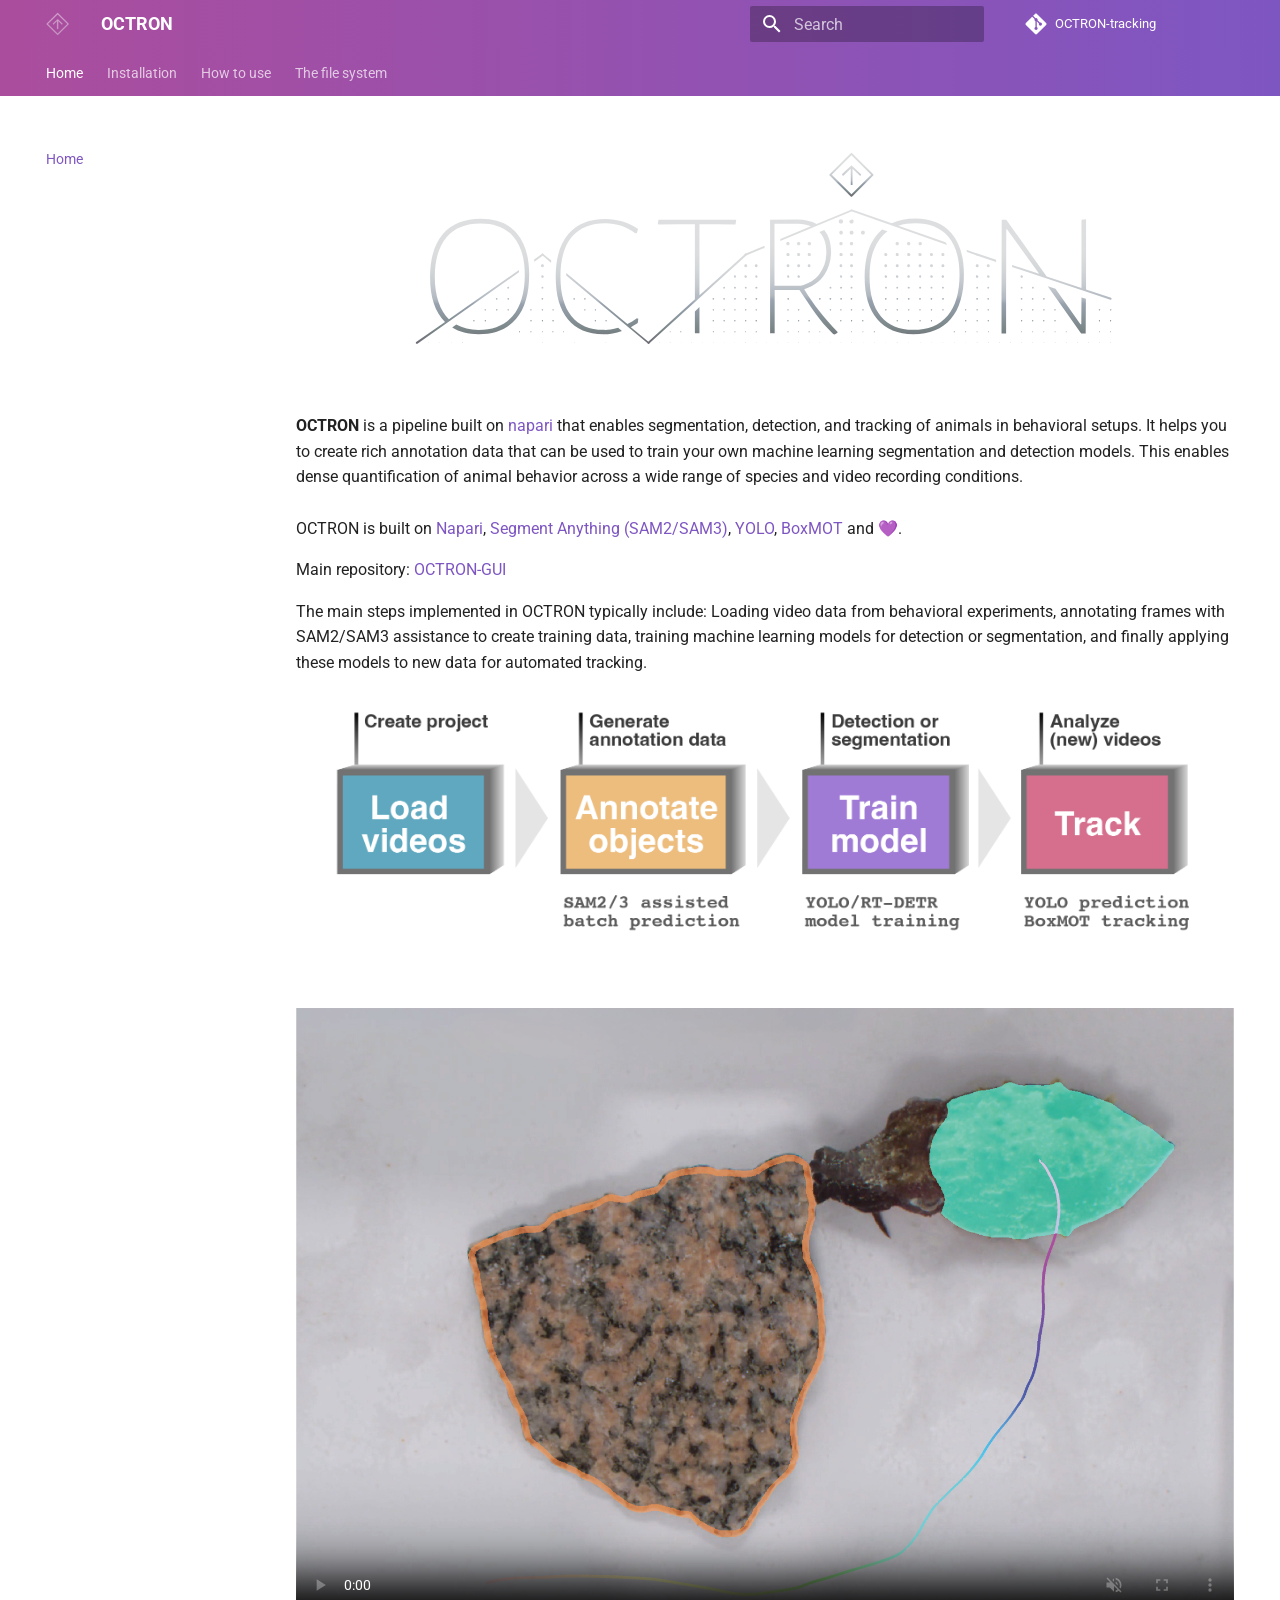
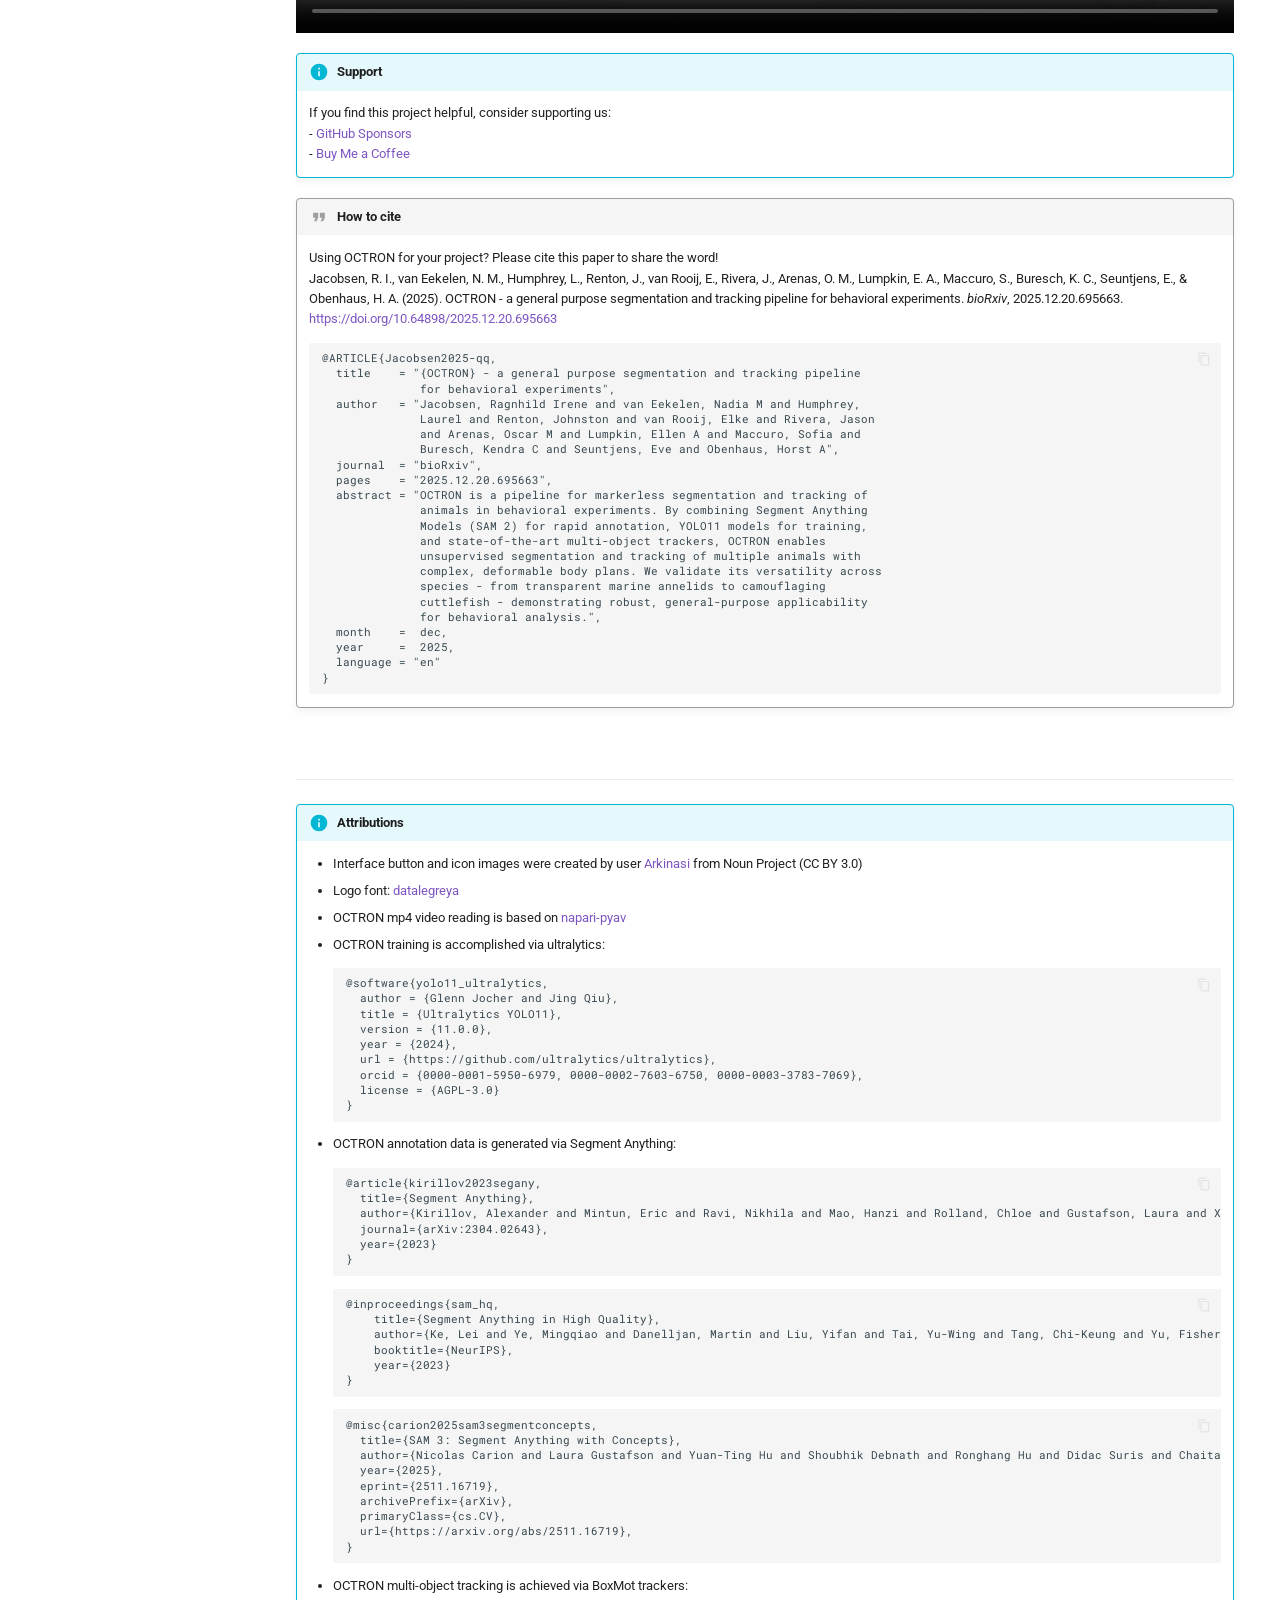
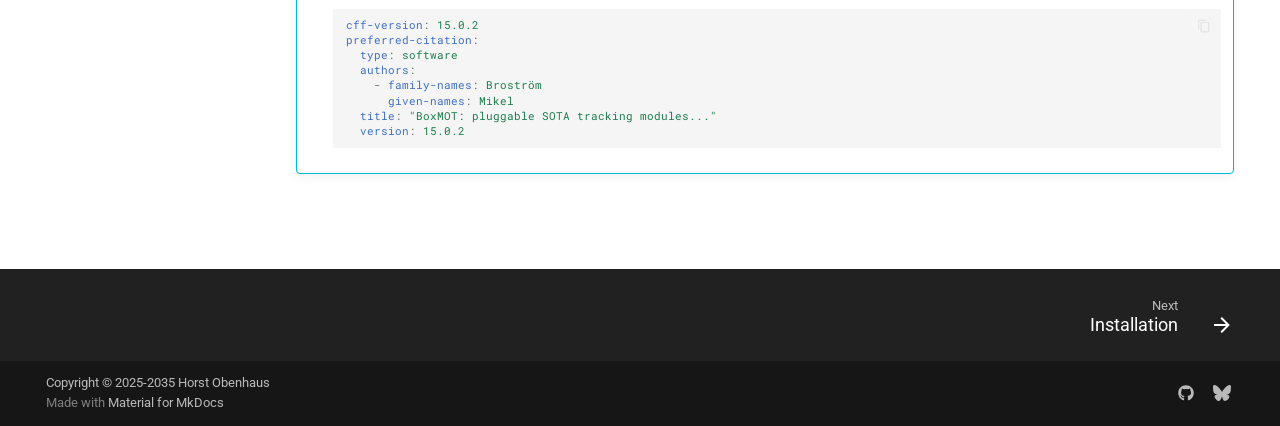
==== commit 9b28bdf6: "Deployed f281096 with MkDocs version: 1.6.1" ====
--- a/index.html
+++ b/index.html
@@ -404,6 +404,10 @@
       
         
       
+        
+      
+        
+      
     
     
     
@@ -598,6 +602,34 @@
   
   
     <li class="md-nav__item">
+      <a href="cleaning/" class="md-nav__link">
+        
+  
+  
+  <span class="md-ellipsis">
+    
+  
+    Cleaning tracks
+  
+
+    
+  </span>
+  
+  
+
+      </a>
+    </li>
+  
+
+              
+            
+              
+                
+  
+  
+  
+  
+    <li class="md-nav__item">
       <a href="access-data/" class="md-nav__link">
         
   
@@ -634,6 +666,34 @@
     
   
     Using the command line interface (CLI)
+  
+
+    
+  </span>
+  
+  
+
+      </a>
+    </li>
+  
+
+              
+            
+              
+                
+  
+  
+  
+  
+    <li class="md-nav__item">
+      <a href="configuration/" class="md-nav__link">
+        
+  
+  
+  <span class="md-ellipsis">
+    
+  
+    Configuration (config.yaml)
   
 
     
@@ -708,7 +768,7 @@
 <br><br>
 OCTRON is built on <a href="https://www.napari.org">Napari</a>, <a href="https://aidemos.meta.com/">Segment Anything (SAM2/SAM3)</a>, <a href="https://www.ultralytics.com/">YOLO</a>, <a href="https://github.com/mikel-brostrom/boxmot">BoxMOT</a> and 💜.</p>
 <p>Main repository: <a href="https://github.com/OCTRON-tracking/OCTRON-GUI">OCTRON-GUI</a></p>
-<p>The main steps implemented in OCTRON typically include: Loading video data from behavioral experiments, annotating frames to create training data for segmentation, training machine learning models for segmentation and tracking, and finally applying models to new data for automated tracking.
+<p>The main steps implemented in OCTRON typically include: Loading video data from behavioral experiments, annotating frames with SAM2/SAM3 assistance to create training data, training machine learning models for detection or segmentation, and finally applying these models to new data for automated tracking.
 <br>
 <br>
 <img src="assets/workflow.png" alt="OCTRON workflow" width="92%" style="display: block; margin-left: auto; margin-right: auto; margin-bottom: .5rem;" />
@@ -730,15 +790,15 @@
 <br>
 Jacobsen, R. I., van Eekelen, N. M., Humphrey, L., Renton, J., van Rooij, E., Rivera, J., Arenas, O. M., Lumpkin, E. A., Maccuro, S., Buresch, K. C., Seuntjens, E., &amp; Obenhaus, H. A. (2025). OCTRON - a general purpose segmentation and tracking pipeline for behavioral experiments. <em>bioRxiv</em>, 2025.12.20.695663. <a href="https://doi.org/10.64898/2025.12.20.695663">https://doi.org/10.64898/2025.12.20.695663</a>
 <div class="language-text highlight"><pre><span></span><code><span id="__span-0-1"><a id="__codelineno-0-1" name="__codelineno-0-1" href="#__codelineno-0-1"></a>@ARTICLE{Jacobsen2025-qq,
-</span><span id="__span-0-2"><a id="__codelineno-0-2" name="__codelineno-0-2" href="#__codelineno-0-2"></a>  title    = &quot;{OCTRON} - a general purpose segmentation and tracking pipeline
-</span><span id="__span-0-3"><a id="__codelineno-0-3" name="__codelineno-0-3" href="#__codelineno-0-3"></a>              for behavioral experiments&quot;,
-</span><span id="__span-0-4"><a id="__codelineno-0-4" name="__codelineno-0-4" href="#__codelineno-0-4"></a>  author   = &quot;Jacobsen, Ragnhild Irene and van Eekelen, Nadia M and Humphrey,
+</span><span id="__span-0-2"><a id="__codelineno-0-2" name="__codelineno-0-2" href="#__codelineno-0-2"></a>  title    = "{OCTRON} - a general purpose segmentation and tracking pipeline
+</span><span id="__span-0-3"><a id="__codelineno-0-3" name="__codelineno-0-3" href="#__codelineno-0-3"></a>              for behavioral experiments",
+</span><span id="__span-0-4"><a id="__codelineno-0-4" name="__codelineno-0-4" href="#__codelineno-0-4"></a>  author   = "Jacobsen, Ragnhild Irene and van Eekelen, Nadia M and Humphrey,
 </span><span id="__span-0-5"><a id="__codelineno-0-5" name="__codelineno-0-5" href="#__codelineno-0-5"></a>              Laurel and Renton, Johnston and van Rooij, Elke and Rivera, Jason
 </span><span id="__span-0-6"><a id="__codelineno-0-6" name="__codelineno-0-6" href="#__codelineno-0-6"></a>              and Arenas, Oscar M and Lumpkin, Ellen A and Maccuro, Sofia and
-</span><span id="__span-0-7"><a id="__codelineno-0-7" name="__codelineno-0-7" href="#__codelineno-0-7"></a>              Buresch, Kendra C and Seuntjens, Eve and Obenhaus, Horst A&quot;,
-</span><span id="__span-0-8"><a id="__codelineno-0-8" name="__codelineno-0-8" href="#__codelineno-0-8"></a>  journal  = &quot;bioRxiv&quot;,
-</span><span id="__span-0-9"><a id="__codelineno-0-9" name="__codelineno-0-9" href="#__codelineno-0-9"></a>  pages    = &quot;2025.12.20.695663&quot;,
-</span><span id="__span-0-10"><a id="__codelineno-0-10" name="__codelineno-0-10" href="#__codelineno-0-10"></a>  abstract = &quot;OCTRON is a pipeline for markerless segmentation and tracking of
+</span><span id="__span-0-7"><a id="__codelineno-0-7" name="__codelineno-0-7" href="#__codelineno-0-7"></a>              Buresch, Kendra C and Seuntjens, Eve and Obenhaus, Horst A",
+</span><span id="__span-0-8"><a id="__codelineno-0-8" name="__codelineno-0-8" href="#__codelineno-0-8"></a>  journal  = "bioRxiv",
+</span><span id="__span-0-9"><a id="__codelineno-0-9" name="__codelineno-0-9" href="#__codelineno-0-9"></a>  pages    = "2025.12.20.695663",
+</span><span id="__span-0-10"><a id="__codelineno-0-10" name="__codelineno-0-10" href="#__codelineno-0-10"></a>  abstract = "OCTRON is a pipeline for markerless segmentation and tracking of
 </span><span id="__span-0-11"><a id="__codelineno-0-11" name="__codelineno-0-11" href="#__codelineno-0-11"></a>              animals in behavioral experiments. By combining Segment Anything
 </span><span id="__span-0-12"><a id="__codelineno-0-12" name="__codelineno-0-12" href="#__codelineno-0-12"></a>              Models (SAM 2) for rapid annotation, YOLO11 models for training,
 </span><span id="__span-0-13"><a id="__codelineno-0-13" name="__codelineno-0-13" href="#__codelineno-0-13"></a>              and state-of-the-art multi-object trackers, OCTRON enables
@@ -746,10 +806,10 @@
 </span><span id="__span-0-15"><a id="__codelineno-0-15" name="__codelineno-0-15" href="#__codelineno-0-15"></a>              complex, deformable body plans. We validate its versatility across
 </span><span id="__span-0-16"><a id="__codelineno-0-16" name="__codelineno-0-16" href="#__codelineno-0-16"></a>              species - from transparent marine annelids to camouflaging
 </span><span id="__span-0-17"><a id="__codelineno-0-17" name="__codelineno-0-17" href="#__codelineno-0-17"></a>              cuttlefish - demonstrating robust, general-purpose applicability
-</span><span id="__span-0-18"><a id="__codelineno-0-18" name="__codelineno-0-18" href="#__codelineno-0-18"></a>              for behavioral analysis.&quot;,
+</span><span id="__span-0-18"><a id="__codelineno-0-18" name="__codelineno-0-18" href="#__codelineno-0-18"></a>              for behavioral analysis.",
 </span><span id="__span-0-19"><a id="__codelineno-0-19" name="__codelineno-0-19" href="#__codelineno-0-19"></a>  month    =  dec,
 </span><span id="__span-0-20"><a id="__codelineno-0-20" name="__codelineno-0-20" href="#__codelineno-0-20"></a>  year     =  2025,
-</span><span id="__span-0-21"><a id="__codelineno-0-21" name="__codelineno-0-21" href="#__codelineno-0-21"></a>  language = &quot;en&quot;
+</span><span id="__span-0-21"><a id="__codelineno-0-21" name="__codelineno-0-21" href="#__codelineno-0-21"></a>  language = "en"
 </span><span id="__span-0-22"><a id="__codelineno-0-22" name="__codelineno-0-22" href="#__codelineno-0-22"></a>}
 </span></code></pre></div></p>
 </div>
@@ -776,7 +836,7 @@
 <li>OCTRON annotation data is generated via Segment Anything:
 <div class="language-text highlight"><pre><span></span><code><span id="__span-2-1"><a id="__codelineno-2-1" name="__codelineno-2-1" href="#__codelineno-2-1"></a>@article{kirillov2023segany,
 </span><span id="__span-2-2"><a id="__codelineno-2-2" name="__codelineno-2-2" href="#__codelineno-2-2"></a>  title={Segment Anything},
-</span><span id="__span-2-3"><a id="__codelineno-2-3" name="__codelineno-2-3" href="#__codelineno-2-3"></a>  author={Kirillov, Alexander and Mintun, Eric and Ravi, Nikhila and Mao, Hanzi and Rolland, Chloe and Gustafson, Laura and Xiao, Tete and Whitehead, Spencer and Berg, Alexander C. and Lo, Wan-Yen and Doll{\&#39;a}r, Piotr and Girshick, Ross},
+</span><span id="__span-2-3"><a id="__codelineno-2-3" name="__codelineno-2-3" href="#__codelineno-2-3"></a>  author={Kirillov, Alexander and Mintun, Eric and Ravi, Nikhila and Mao, Hanzi and Rolland, Chloe and Gustafson, Laura and Xiao, Tete and Whitehead, Spencer and Berg, Alexander C. and Lo, Wan-Yen and Doll{\'a}r, Piotr and Girshick, Ross},
 </span><span id="__span-2-4"><a id="__codelineno-2-4" name="__codelineno-2-4" href="#__codelineno-2-4"></a>  journal={arXiv:2304.02643},
 </span><span id="__span-2-5"><a id="__codelineno-2-5" name="__codelineno-2-5" href="#__codelineno-2-5"></a>  year={2023}
 </span><span id="__span-2-6"><a id="__codelineno-2-6" name="__codelineno-2-6" href="#__codelineno-2-6"></a>}
@@ -805,7 +865,7 @@
 </span><span id="__span-5-4"><a id="__codelineno-5-4" name="__codelineno-5-4" href="#__codelineno-5-4"></a><span class="w">  </span><span class="nt">authors</span><span class="p">:</span>
 </span><span id="__span-5-5"><a id="__codelineno-5-5" name="__codelineno-5-5" href="#__codelineno-5-5"></a><span class="w">    </span><span class="p p-Indicator">-</span><span class="w"> </span><span class="nt">family-names</span><span class="p">:</span><span class="w"> </span><span class="l l-Scalar l-Scalar-Plain">Broström</span>
 </span><span id="__span-5-6"><a id="__codelineno-5-6" name="__codelineno-5-6" href="#__codelineno-5-6"></a><span class="w">      </span><span class="nt">given-names</span><span class="p">:</span><span class="w"> </span><span class="l l-Scalar l-Scalar-Plain">Mikel</span>
-</span><span id="__span-5-7"><a id="__codelineno-5-7" name="__codelineno-5-7" href="#__codelineno-5-7"></a><span class="w">  </span><span class="nt">title</span><span class="p">:</span><span class="w"> </span><span class="s">&quot;BoxMOT:</span><span class="nv"> </span><span class="s">pluggable</span><span class="nv"> </span><span class="s">SOTA</span><span class="nv"> </span><span class="s">tracking</span><span class="nv"> </span><span class="s">modules...&quot;</span>
+</span><span id="__span-5-7"><a id="__codelineno-5-7" name="__codelineno-5-7" href="#__codelineno-5-7"></a><span class="w">  </span><span class="nt">title</span><span class="p">:</span><span class="w"> </span><span class="s">"BoxMOT:</span><span class="nv"> </span><span class="s">pluggable</span><span class="nv"> </span><span class="s">SOTA</span><span class="nv"> </span><span class="s">tracking</span><span class="nv"> </span><span class="s">modules..."</span>
 </span><span id="__span-5-8"><a id="__codelineno-5-8" name="__codelineno-5-8" href="#__codelineno-5-8"></a><span class="w">  </span><span class="nt">version</span><span class="p">:</span><span class="w"> </span><span class="l l-Scalar l-Scalar-Plain">15.0.2</span>
 </span></code></pre></div></li>
 </ul>
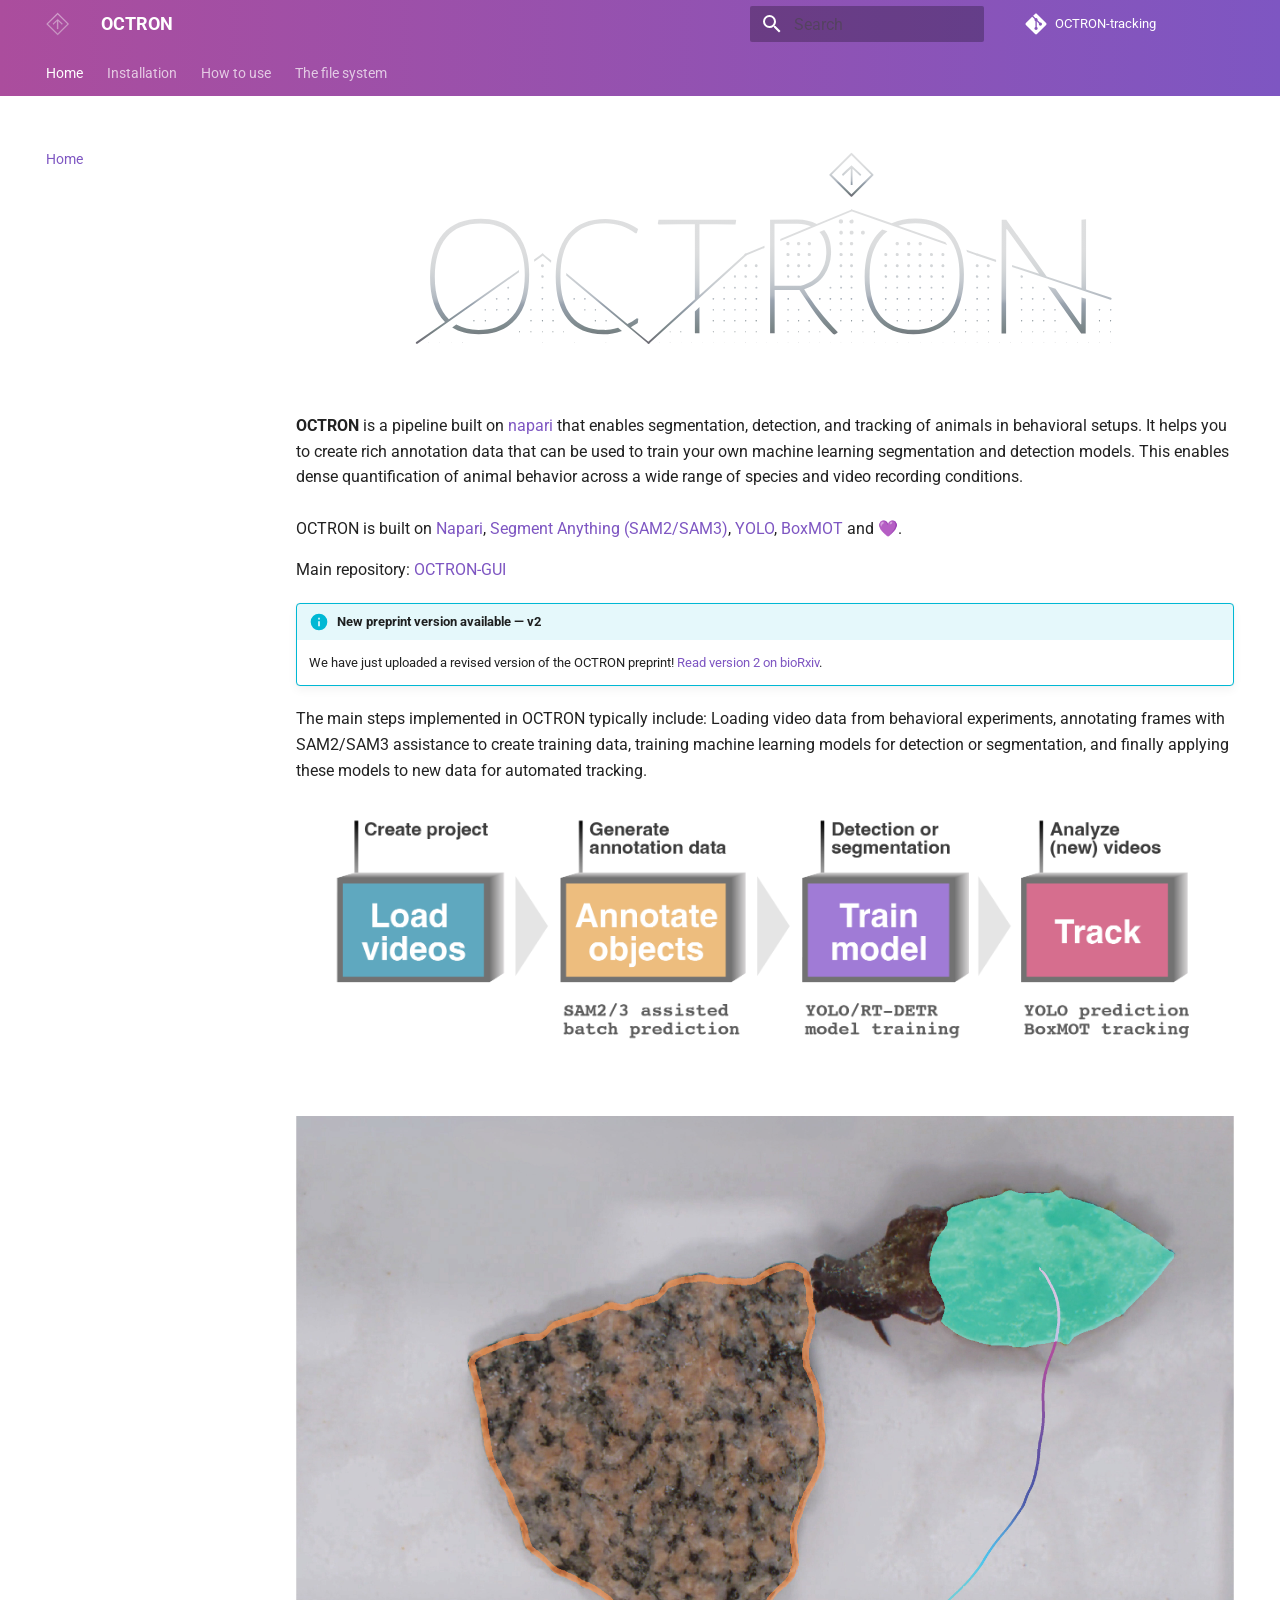
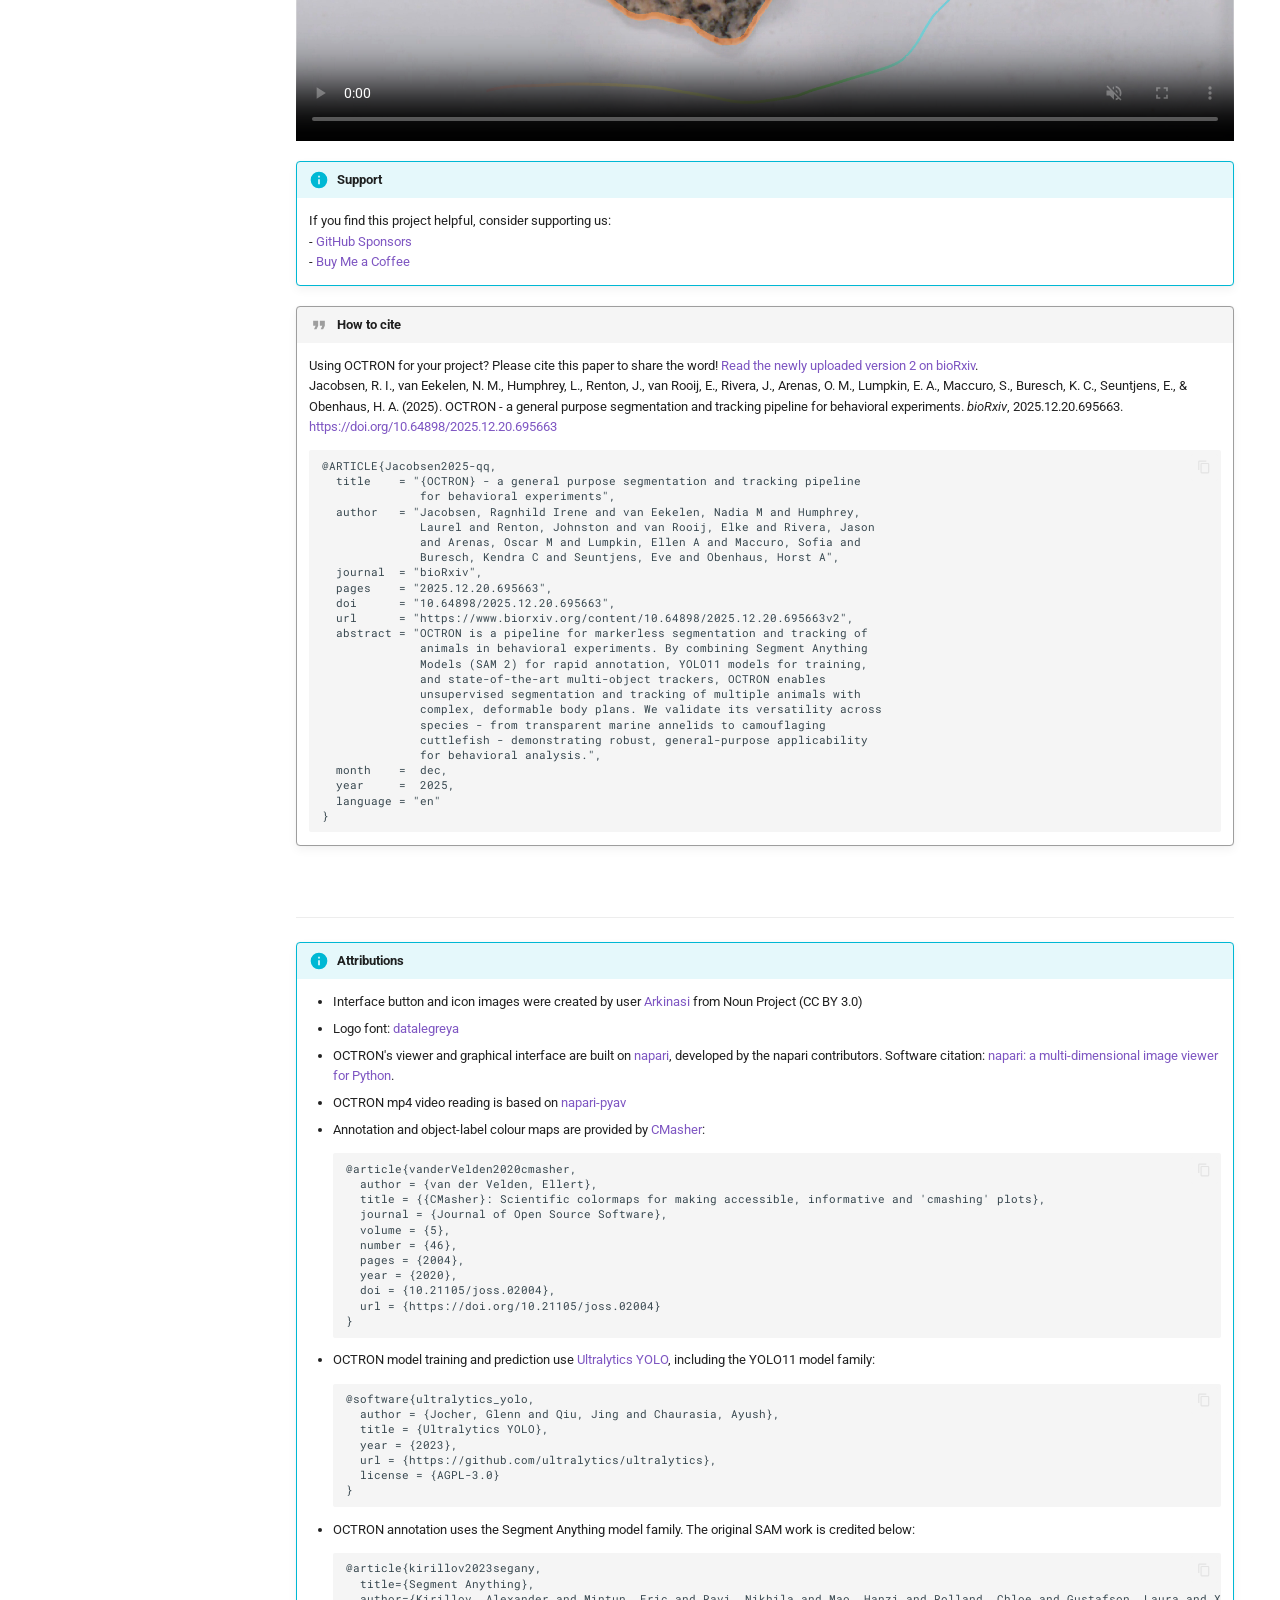
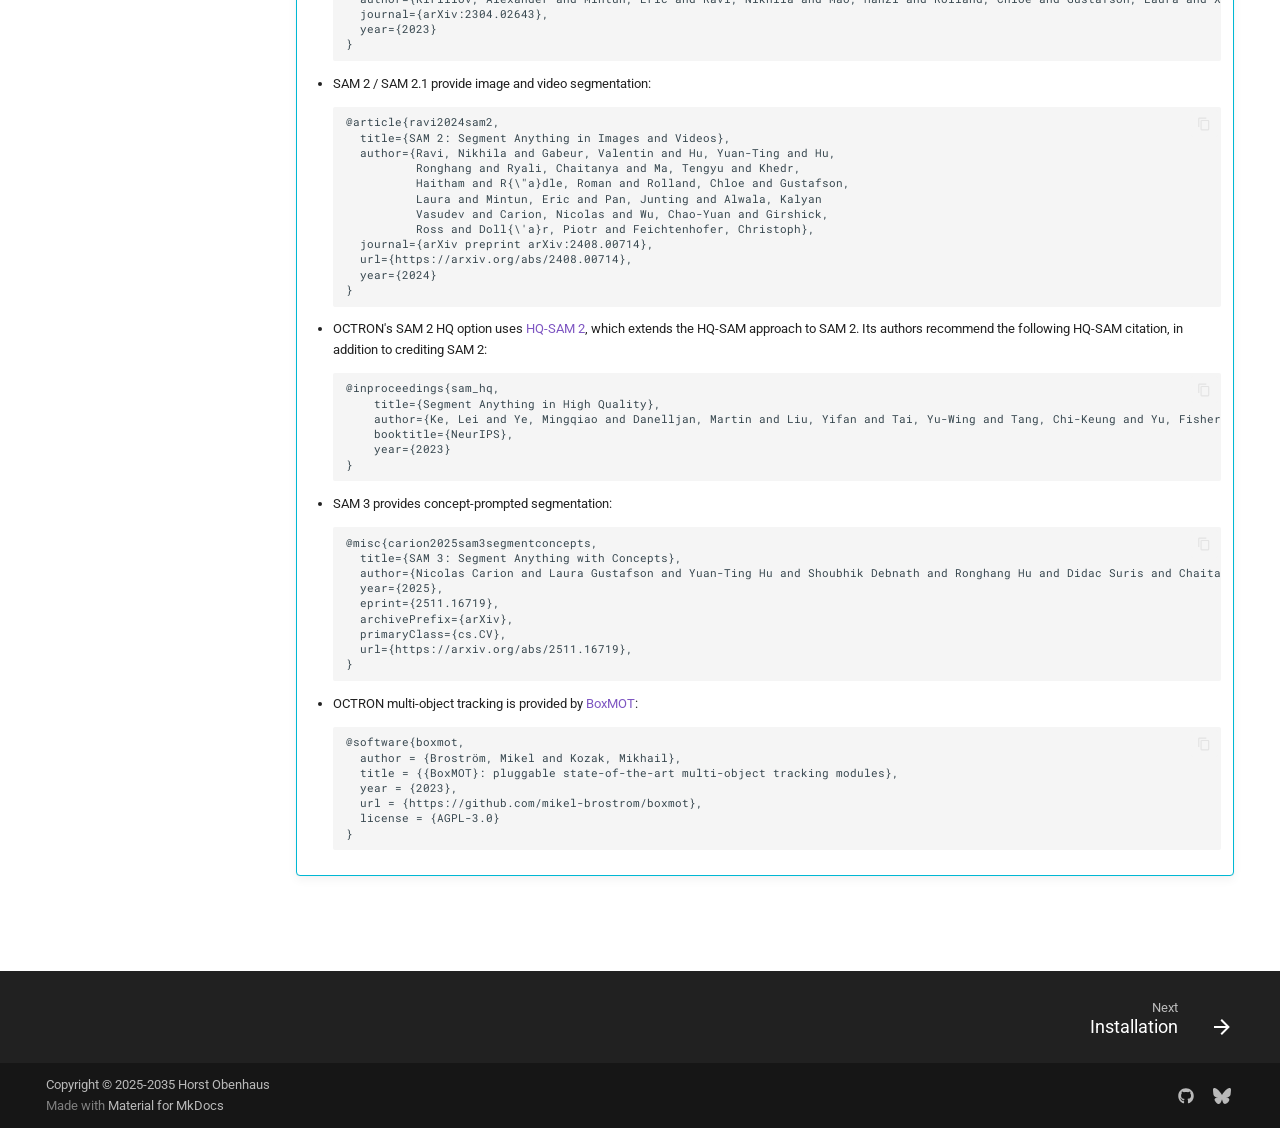
==== commit c809b9e2: "Deployed 37568bb with MkDocs version: 1.6.1" ====
--- a/index.html
+++ b/index.html
@@ -768,6 +768,10 @@
 <br><br>
 OCTRON is built on <a href="https://www.napari.org">Napari</a>, <a href="https://aidemos.meta.com/">Segment Anything (SAM2/SAM3)</a>, <a href="https://www.ultralytics.com/">YOLO</a>, <a href="https://github.com/mikel-brostrom/boxmot">BoxMOT</a> and 💜.</p>
 <p>Main repository: <a href="https://github.com/OCTRON-tracking/OCTRON-GUI">OCTRON-GUI</a></p>
+<div class="admonition info">
+<p class="admonition-title">New preprint version available — v2</p>
+<p>We have just uploaded a revised version of the OCTRON preprint! <a href="https://www.biorxiv.org/content/10.64898/2025.12.20.695663v2">Read version 2 on bioRxiv</a>.</p>
+</div>
 <p>The main steps implemented in OCTRON typically include: Loading video data from behavioral experiments, annotating frames with SAM2/SAM3 assistance to create training data, training machine learning models for detection or segmentation, and finally applying these models to new data for automated tracking.
 <br>
 <br>
@@ -786,7 +790,8 @@
 </div>
 <div class="admonition quote">
 <p class="admonition-title">How to cite</p>
-<p>Using OCTRON for your project? Please cite this paper to share the word! 
+<p>Using OCTRON for your project? Please cite this paper to share the word!
+<a href="https://www.biorxiv.org/content/10.64898/2025.12.20.695663v2">Read the newly uploaded version 2 on bioRxiv</a>.
 <br>
 Jacobsen, R. I., van Eekelen, N. M., Humphrey, L., Renton, J., van Rooij, E., Rivera, J., Arenas, O. M., Lumpkin, E. A., Maccuro, S., Buresch, K. C., Seuntjens, E., &amp; Obenhaus, H. A. (2025). OCTRON - a general purpose segmentation and tracking pipeline for behavioral experiments. <em>bioRxiv</em>, 2025.12.20.695663. <a href="https://doi.org/10.64898/2025.12.20.695663">https://doi.org/10.64898/2025.12.20.695663</a>
 <div class="language-text highlight"><pre><span></span><code><span id="__span-0-1"><a id="__codelineno-0-1" name="__codelineno-0-1" href="#__codelineno-0-1"></a>@ARTICLE{Jacobsen2025-qq,
@@ -798,19 +803,21 @@
 </span><span id="__span-0-7"><a id="__codelineno-0-7" name="__codelineno-0-7" href="#__codelineno-0-7"></a>              Buresch, Kendra C and Seuntjens, Eve and Obenhaus, Horst A",
 </span><span id="__span-0-8"><a id="__codelineno-0-8" name="__codelineno-0-8" href="#__codelineno-0-8"></a>  journal  = "bioRxiv",
 </span><span id="__span-0-9"><a id="__codelineno-0-9" name="__codelineno-0-9" href="#__codelineno-0-9"></a>  pages    = "2025.12.20.695663",
-</span><span id="__span-0-10"><a id="__codelineno-0-10" name="__codelineno-0-10" href="#__codelineno-0-10"></a>  abstract = "OCTRON is a pipeline for markerless segmentation and tracking of
-</span><span id="__span-0-11"><a id="__codelineno-0-11" name="__codelineno-0-11" href="#__codelineno-0-11"></a>              animals in behavioral experiments. By combining Segment Anything
-</span><span id="__span-0-12"><a id="__codelineno-0-12" name="__codelineno-0-12" href="#__codelineno-0-12"></a>              Models (SAM 2) for rapid annotation, YOLO11 models for training,
-</span><span id="__span-0-13"><a id="__codelineno-0-13" name="__codelineno-0-13" href="#__codelineno-0-13"></a>              and state-of-the-art multi-object trackers, OCTRON enables
-</span><span id="__span-0-14"><a id="__codelineno-0-14" name="__codelineno-0-14" href="#__codelineno-0-14"></a>              unsupervised segmentation and tracking of multiple animals with
-</span><span id="__span-0-15"><a id="__codelineno-0-15" name="__codelineno-0-15" href="#__codelineno-0-15"></a>              complex, deformable body plans. We validate its versatility across
-</span><span id="__span-0-16"><a id="__codelineno-0-16" name="__codelineno-0-16" href="#__codelineno-0-16"></a>              species - from transparent marine annelids to camouflaging
-</span><span id="__span-0-17"><a id="__codelineno-0-17" name="__codelineno-0-17" href="#__codelineno-0-17"></a>              cuttlefish - demonstrating robust, general-purpose applicability
-</span><span id="__span-0-18"><a id="__codelineno-0-18" name="__codelineno-0-18" href="#__codelineno-0-18"></a>              for behavioral analysis.",
-</span><span id="__span-0-19"><a id="__codelineno-0-19" name="__codelineno-0-19" href="#__codelineno-0-19"></a>  month    =  dec,
-</span><span id="__span-0-20"><a id="__codelineno-0-20" name="__codelineno-0-20" href="#__codelineno-0-20"></a>  year     =  2025,
-</span><span id="__span-0-21"><a id="__codelineno-0-21" name="__codelineno-0-21" href="#__codelineno-0-21"></a>  language = "en"
-</span><span id="__span-0-22"><a id="__codelineno-0-22" name="__codelineno-0-22" href="#__codelineno-0-22"></a>}
+</span><span id="__span-0-10"><a id="__codelineno-0-10" name="__codelineno-0-10" href="#__codelineno-0-10"></a>  doi      = "10.64898/2025.12.20.695663",
+</span><span id="__span-0-11"><a id="__codelineno-0-11" name="__codelineno-0-11" href="#__codelineno-0-11"></a>  url      = "https://www.biorxiv.org/content/10.64898/2025.12.20.695663v2",
+</span><span id="__span-0-12"><a id="__codelineno-0-12" name="__codelineno-0-12" href="#__codelineno-0-12"></a>  abstract = "OCTRON is a pipeline for markerless segmentation and tracking of
+</span><span id="__span-0-13"><a id="__codelineno-0-13" name="__codelineno-0-13" href="#__codelineno-0-13"></a>              animals in behavioral experiments. By combining Segment Anything
+</span><span id="__span-0-14"><a id="__codelineno-0-14" name="__codelineno-0-14" href="#__codelineno-0-14"></a>              Models (SAM 2) for rapid annotation, YOLO11 models for training,
+</span><span id="__span-0-15"><a id="__codelineno-0-15" name="__codelineno-0-15" href="#__codelineno-0-15"></a>              and state-of-the-art multi-object trackers, OCTRON enables
+</span><span id="__span-0-16"><a id="__codelineno-0-16" name="__codelineno-0-16" href="#__codelineno-0-16"></a>              unsupervised segmentation and tracking of multiple animals with
+</span><span id="__span-0-17"><a id="__codelineno-0-17" name="__codelineno-0-17" href="#__codelineno-0-17"></a>              complex, deformable body plans. We validate its versatility across
+</span><span id="__span-0-18"><a id="__codelineno-0-18" name="__codelineno-0-18" href="#__codelineno-0-18"></a>              species - from transparent marine annelids to camouflaging
+</span><span id="__span-0-19"><a id="__codelineno-0-19" name="__codelineno-0-19" href="#__codelineno-0-19"></a>              cuttlefish - demonstrating robust, general-purpose applicability
+</span><span id="__span-0-20"><a id="__codelineno-0-20" name="__codelineno-0-20" href="#__codelineno-0-20"></a>              for behavioral analysis.",
+</span><span id="__span-0-21"><a id="__codelineno-0-21" name="__codelineno-0-21" href="#__codelineno-0-21"></a>  month    =  dec,
+</span><span id="__span-0-22"><a id="__codelineno-0-22" name="__codelineno-0-22" href="#__codelineno-0-22"></a>  year     =  2025,
+</span><span id="__span-0-23"><a id="__codelineno-0-23" name="__codelineno-0-23" href="#__codelineno-0-23"></a>  language = "en"
+</span><span id="__span-0-24"><a id="__codelineno-0-24" name="__codelineno-0-24" href="#__codelineno-0-24"></a>}
 </span></code></pre></div></p>
 </div>
 <p><br></p>
@@ -821,52 +828,79 @@
 <ul>
 <li>Interface button and icon images were created by user <a href="https://thenounproject.com/browse/collection-icon/marketing-agency-239829/">Arkinasi</a> from Noun Project (CC BY 3.0)</li>
 <li>Logo font: <a href="https://datalegreya.figs-lab.com/?lang=en">datalegreya</a></li>
+<li>OCTRON's viewer and graphical interface are built on <a href="https://napari.org">napari</a>, developed by the napari contributors. Software citation: <a href="https://doi.org/10.5281/zenodo.3555620">napari: a multi-dimensional image viewer for Python</a>.</li>
 <li>OCTRON mp4 video reading is based on <a href="https://github.com/danionella/napari-pyav">napari-pyav</a></li>
-<li>OCTRON training is accomplished via ultralytics: 
-<div class="language-text highlight"><pre><span></span><code><span id="__span-1-1"><a id="__codelineno-1-1" name="__codelineno-1-1" href="#__codelineno-1-1"></a>@software{yolo11_ultralytics,
-</span><span id="__span-1-2"><a id="__codelineno-1-2" name="__codelineno-1-2" href="#__codelineno-1-2"></a>  author = {Glenn Jocher and Jing Qiu},
-</span><span id="__span-1-3"><a id="__codelineno-1-3" name="__codelineno-1-3" href="#__codelineno-1-3"></a>  title = {Ultralytics YOLO11},
-</span><span id="__span-1-4"><a id="__codelineno-1-4" name="__codelineno-1-4" href="#__codelineno-1-4"></a>  version = {11.0.0},
-</span><span id="__span-1-5"><a id="__codelineno-1-5" name="__codelineno-1-5" href="#__codelineno-1-5"></a>  year = {2024},
-</span><span id="__span-1-6"><a id="__codelineno-1-6" name="__codelineno-1-6" href="#__codelineno-1-6"></a>  url = {https://github.com/ultralytics/ultralytics},
-</span><span id="__span-1-7"><a id="__codelineno-1-7" name="__codelineno-1-7" href="#__codelineno-1-7"></a>  orcid = {0000-0001-5950-6979, 0000-0002-7603-6750, 0000-0003-3783-7069},
-</span><span id="__span-1-8"><a id="__codelineno-1-8" name="__codelineno-1-8" href="#__codelineno-1-8"></a>  license = {AGPL-3.0}
-</span><span id="__span-1-9"><a id="__codelineno-1-9" name="__codelineno-1-9" href="#__codelineno-1-9"></a>}
+<li>Annotation and object-label colour maps are provided by <a href="https://github.com/1313e/CMasher">CMasher</a>:
+<div class="language-text highlight"><pre><span></span><code><span id="__span-1-1"><a id="__codelineno-1-1" name="__codelineno-1-1" href="#__codelineno-1-1"></a>@article{vanderVelden2020cmasher,
+</span><span id="__span-1-2"><a id="__codelineno-1-2" name="__codelineno-1-2" href="#__codelineno-1-2"></a>  author = {van der Velden, Ellert},
+</span><span id="__span-1-3"><a id="__codelineno-1-3" name="__codelineno-1-3" href="#__codelineno-1-3"></a>  title = {{CMasher}: Scientific colormaps for making accessible, informative and 'cmashing' plots},
+</span><span id="__span-1-4"><a id="__codelineno-1-4" name="__codelineno-1-4" href="#__codelineno-1-4"></a>  journal = {Journal of Open Source Software},
+</span><span id="__span-1-5"><a id="__codelineno-1-5" name="__codelineno-1-5" href="#__codelineno-1-5"></a>  volume = {5},
+</span><span id="__span-1-6"><a id="__codelineno-1-6" name="__codelineno-1-6" href="#__codelineno-1-6"></a>  number = {46},
+</span><span id="__span-1-7"><a id="__codelineno-1-7" name="__codelineno-1-7" href="#__codelineno-1-7"></a>  pages = {2004},
+</span><span id="__span-1-8"><a id="__codelineno-1-8" name="__codelineno-1-8" href="#__codelineno-1-8"></a>  year = {2020},
+</span><span id="__span-1-9"><a id="__codelineno-1-9" name="__codelineno-1-9" href="#__codelineno-1-9"></a>  doi = {10.21105/joss.02004},
+</span><span id="__span-1-10"><a id="__codelineno-1-10" name="__codelineno-1-10" href="#__codelineno-1-10"></a>  url = {https://doi.org/10.21105/joss.02004}
+</span><span id="__span-1-11"><a id="__codelineno-1-11" name="__codelineno-1-11" href="#__codelineno-1-11"></a>}
 </span></code></pre></div></li>
-<li>OCTRON annotation data is generated via Segment Anything:
-<div class="language-text highlight"><pre><span></span><code><span id="__span-2-1"><a id="__codelineno-2-1" name="__codelineno-2-1" href="#__codelineno-2-1"></a>@article{kirillov2023segany,
-</span><span id="__span-2-2"><a id="__codelineno-2-2" name="__codelineno-2-2" href="#__codelineno-2-2"></a>  title={Segment Anything},
-</span><span id="__span-2-3"><a id="__codelineno-2-3" name="__codelineno-2-3" href="#__codelineno-2-3"></a>  author={Kirillov, Alexander and Mintun, Eric and Ravi, Nikhila and Mao, Hanzi and Rolland, Chloe and Gustafson, Laura and Xiao, Tete and Whitehead, Spencer and Berg, Alexander C. and Lo, Wan-Yen and Doll{\'a}r, Piotr and Girshick, Ross},
-</span><span id="__span-2-4"><a id="__codelineno-2-4" name="__codelineno-2-4" href="#__codelineno-2-4"></a>  journal={arXiv:2304.02643},
-</span><span id="__span-2-5"><a id="__codelineno-2-5" name="__codelineno-2-5" href="#__codelineno-2-5"></a>  year={2023}
-</span><span id="__span-2-6"><a id="__codelineno-2-6" name="__codelineno-2-6" href="#__codelineno-2-6"></a>}
-</span></code></pre></div>
-<div class="language-text highlight"><pre><span></span><code><span id="__span-3-1"><a id="__codelineno-3-1" name="__codelineno-3-1" href="#__codelineno-3-1"></a>@inproceedings{sam_hq,
-</span><span id="__span-3-2"><a id="__codelineno-3-2" name="__codelineno-3-2" href="#__codelineno-3-2"></a>    title={Segment Anything in High Quality},
-</span><span id="__span-3-3"><a id="__codelineno-3-3" name="__codelineno-3-3" href="#__codelineno-3-3"></a>    author={Ke, Lei and Ye, Mingqiao and Danelljan, Martin and Liu, Yifan and Tai, Yu-Wing and Tang, Chi-Keung and Yu, Fisher},
-</span><span id="__span-3-4"><a id="__codelineno-3-4" name="__codelineno-3-4" href="#__codelineno-3-4"></a>    booktitle={NeurIPS},
-</span><span id="__span-3-5"><a id="__codelineno-3-5" name="__codelineno-3-5" href="#__codelineno-3-5"></a>    year={2023}
-</span><span id="__span-3-6"><a id="__codelineno-3-6" name="__codelineno-3-6" href="#__codelineno-3-6"></a>}  
-</span></code></pre></div>
-<div class="language-text highlight"><pre><span></span><code><span id="__span-4-1"><a id="__codelineno-4-1" name="__codelineno-4-1" href="#__codelineno-4-1"></a>@misc{carion2025sam3segmentconcepts,
-</span><span id="__span-4-2"><a id="__codelineno-4-2" name="__codelineno-4-2" href="#__codelineno-4-2"></a>  title={SAM 3: Segment Anything with Concepts}, 
-</span><span id="__span-4-3"><a id="__codelineno-4-3" name="__codelineno-4-3" href="#__codelineno-4-3"></a>  author={Nicolas Carion and Laura Gustafson and Yuan-Ting Hu and Shoubhik Debnath and Ronghang Hu and Didac Suris and Chaitanya Ryali and Kalyan Vasudev Alwala and Haitham Khedr and Andrew Huang and Jie Lei and Tengyu Ma and Baishan Guo and Arpit Kalla and Markus Marks and Joseph Greer and Meng Wang and Peize Sun and Roman Rädle and Triantafyllos Afouras and Effrosyni Mavroudi and Katherine Xu and Tsung-Han Wu and Yu Zhou and Liliane Momeni and Rishi Hazra and Shuangrui Ding and Sagar Vaze and Francois Porcher and Feng Li and Siyuan Li and Aishwarya Kamath and Ho Kei Cheng and Piotr Dollár and Nikhila Ravi and Kate Saenko and Pengchuan Zhang and Christoph Feichtenhofer},
-</span><span id="__span-4-4"><a id="__codelineno-4-4" name="__codelineno-4-4" href="#__codelineno-4-4"></a>  year={2025},
-</span><span id="__span-4-5"><a id="__codelineno-4-5" name="__codelineno-4-5" href="#__codelineno-4-5"></a>  eprint={2511.16719},
-</span><span id="__span-4-6"><a id="__codelineno-4-6" name="__codelineno-4-6" href="#__codelineno-4-6"></a>  archivePrefix={arXiv},
-</span><span id="__span-4-7"><a id="__codelineno-4-7" name="__codelineno-4-7" href="#__codelineno-4-7"></a>  primaryClass={cs.CV},
-</span><span id="__span-4-8"><a id="__codelineno-4-8" name="__codelineno-4-8" href="#__codelineno-4-8"></a>  url={https://arxiv.org/abs/2511.16719}, 
-</span><span id="__span-4-9"><a id="__codelineno-4-9" name="__codelineno-4-9" href="#__codelineno-4-9"></a>}
+<li>OCTRON model training and prediction use <a href="https://github.com/ultralytics/ultralytics">Ultralytics YOLO</a>, including the YOLO11 model family:
+<div class="language-text highlight"><pre><span></span><code><span id="__span-2-1"><a id="__codelineno-2-1" name="__codelineno-2-1" href="#__codelineno-2-1"></a>@software{ultralytics_yolo,
+</span><span id="__span-2-2"><a id="__codelineno-2-2" name="__codelineno-2-2" href="#__codelineno-2-2"></a>  author = {Jocher, Glenn and Qiu, Jing and Chaurasia, Ayush},
+</span><span id="__span-2-3"><a id="__codelineno-2-3" name="__codelineno-2-3" href="#__codelineno-2-3"></a>  title = {Ultralytics YOLO},
+</span><span id="__span-2-4"><a id="__codelineno-2-4" name="__codelineno-2-4" href="#__codelineno-2-4"></a>  year = {2023},
+</span><span id="__span-2-5"><a id="__codelineno-2-5" name="__codelineno-2-5" href="#__codelineno-2-5"></a>  url = {https://github.com/ultralytics/ultralytics},
+</span><span id="__span-2-6"><a id="__codelineno-2-6" name="__codelineno-2-6" href="#__codelineno-2-6"></a>  license = {AGPL-3.0}
+</span><span id="__span-2-7"><a id="__codelineno-2-7" name="__codelineno-2-7" href="#__codelineno-2-7"></a>}
 </span></code></pre></div></li>
-<li>OCTRON multi-object tracking is achieved via BoxMot trackers:
-<div class="language-yaml highlight"><pre><span></span><code><span id="__span-5-1"><a id="__codelineno-5-1" name="__codelineno-5-1" href="#__codelineno-5-1"></a><span class="nt">cff-version</span><span class="p">:</span><span class="w"> </span><span class="l l-Scalar l-Scalar-Plain">15.0.2</span>
-</span><span id="__span-5-2"><a id="__codelineno-5-2" name="__codelineno-5-2" href="#__codelineno-5-2"></a><span class="nt">preferred-citation</span><span class="p">:</span>
-</span><span id="__span-5-3"><a id="__codelineno-5-3" name="__codelineno-5-3" href="#__codelineno-5-3"></a><span class="w">  </span><span class="nt">type</span><span class="p">:</span><span class="w"> </span><span class="l l-Scalar l-Scalar-Plain">software</span>
-</span><span id="__span-5-4"><a id="__codelineno-5-4" name="__codelineno-5-4" href="#__codelineno-5-4"></a><span class="w">  </span><span class="nt">authors</span><span class="p">:</span>
-</span><span id="__span-5-5"><a id="__codelineno-5-5" name="__codelineno-5-5" href="#__codelineno-5-5"></a><span class="w">    </span><span class="p p-Indicator">-</span><span class="w"> </span><span class="nt">family-names</span><span class="p">:</span><span class="w"> </span><span class="l l-Scalar l-Scalar-Plain">Broström</span>
-</span><span id="__span-5-6"><a id="__codelineno-5-6" name="__codelineno-5-6" href="#__codelineno-5-6"></a><span class="w">      </span><span class="nt">given-names</span><span class="p">:</span><span class="w"> </span><span class="l l-Scalar l-Scalar-Plain">Mikel</span>
-</span><span id="__span-5-7"><a id="__codelineno-5-7" name="__codelineno-5-7" href="#__codelineno-5-7"></a><span class="w">  </span><span class="nt">title</span><span class="p">:</span><span class="w"> </span><span class="s">"BoxMOT:</span><span class="nv"> </span><span class="s">pluggable</span><span class="nv"> </span><span class="s">SOTA</span><span class="nv"> </span><span class="s">tracking</span><span class="nv"> </span><span class="s">modules..."</span>
-</span><span id="__span-5-8"><a id="__codelineno-5-8" name="__codelineno-5-8" href="#__codelineno-5-8"></a><span class="w">  </span><span class="nt">version</span><span class="p">:</span><span class="w"> </span><span class="l l-Scalar l-Scalar-Plain">15.0.2</span>
+<li>OCTRON annotation uses the Segment Anything model family. The original SAM work is credited below:
+<div class="language-text highlight"><pre><span></span><code><span id="__span-3-1"><a id="__codelineno-3-1" name="__codelineno-3-1" href="#__codelineno-3-1"></a>@article{kirillov2023segany,
+</span><span id="__span-3-2"><a id="__codelineno-3-2" name="__codelineno-3-2" href="#__codelineno-3-2"></a>  title={Segment Anything},
+</span><span id="__span-3-3"><a id="__codelineno-3-3" name="__codelineno-3-3" href="#__codelineno-3-3"></a>  author={Kirillov, Alexander and Mintun, Eric and Ravi, Nikhila and Mao, Hanzi and Rolland, Chloe and Gustafson, Laura and Xiao, Tete and Whitehead, Spencer and Berg, Alexander C. and Lo, Wan-Yen and Doll{\'a}r, Piotr and Girshick, Ross},
+</span><span id="__span-3-4"><a id="__codelineno-3-4" name="__codelineno-3-4" href="#__codelineno-3-4"></a>  journal={arXiv:2304.02643},
+</span><span id="__span-3-5"><a id="__codelineno-3-5" name="__codelineno-3-5" href="#__codelineno-3-5"></a>  year={2023}
+</span><span id="__span-3-6"><a id="__codelineno-3-6" name="__codelineno-3-6" href="#__codelineno-3-6"></a>}
+</span></code></pre></div></li>
+<li>SAM 2 / SAM 2.1 provide image and video segmentation:
+<div class="language-text highlight"><pre><span></span><code><span id="__span-4-1"><a id="__codelineno-4-1" name="__codelineno-4-1" href="#__codelineno-4-1"></a>@article{ravi2024sam2,
+</span><span id="__span-4-2"><a id="__codelineno-4-2" name="__codelineno-4-2" href="#__codelineno-4-2"></a>  title={SAM 2: Segment Anything in Images and Videos},
+</span><span id="__span-4-3"><a id="__codelineno-4-3" name="__codelineno-4-3" href="#__codelineno-4-3"></a>  author={Ravi, Nikhila and Gabeur, Valentin and Hu, Yuan-Ting and Hu,
+</span><span id="__span-4-4"><a id="__codelineno-4-4" name="__codelineno-4-4" href="#__codelineno-4-4"></a>          Ronghang and Ryali, Chaitanya and Ma, Tengyu and Khedr,
+</span><span id="__span-4-5"><a id="__codelineno-4-5" name="__codelineno-4-5" href="#__codelineno-4-5"></a>          Haitham and R{\"a}dle, Roman and Rolland, Chloe and Gustafson,
+</span><span id="__span-4-6"><a id="__codelineno-4-6" name="__codelineno-4-6" href="#__codelineno-4-6"></a>          Laura and Mintun, Eric and Pan, Junting and Alwala, Kalyan
+</span><span id="__span-4-7"><a id="__codelineno-4-7" name="__codelineno-4-7" href="#__codelineno-4-7"></a>          Vasudev and Carion, Nicolas and Wu, Chao-Yuan and Girshick,
+</span><span id="__span-4-8"><a id="__codelineno-4-8" name="__codelineno-4-8" href="#__codelineno-4-8"></a>          Ross and Doll{\'a}r, Piotr and Feichtenhofer, Christoph},
+</span><span id="__span-4-9"><a id="__codelineno-4-9" name="__codelineno-4-9" href="#__codelineno-4-9"></a>  journal={arXiv preprint arXiv:2408.00714},
+</span><span id="__span-4-10"><a id="__codelineno-4-10" name="__codelineno-4-10" href="#__codelineno-4-10"></a>  url={https://arxiv.org/abs/2408.00714},
+</span><span id="__span-4-11"><a id="__codelineno-4-11" name="__codelineno-4-11" href="#__codelineno-4-11"></a>  year={2024}
+</span><span id="__span-4-12"><a id="__codelineno-4-12" name="__codelineno-4-12" href="#__codelineno-4-12"></a>}
+</span></code></pre></div></li>
+<li>OCTRON's SAM 2 HQ option uses <a href="https://github.com/SysCV/sam-hq/tree/main/sam-hq2">HQ-SAM 2</a>, which extends the HQ-SAM approach to SAM 2. Its authors recommend the following HQ-SAM citation, in addition to crediting SAM 2:
+<div class="language-text highlight"><pre><span></span><code><span id="__span-5-1"><a id="__codelineno-5-1" name="__codelineno-5-1" href="#__codelineno-5-1"></a>@inproceedings{sam_hq,
+</span><span id="__span-5-2"><a id="__codelineno-5-2" name="__codelineno-5-2" href="#__codelineno-5-2"></a>    title={Segment Anything in High Quality},
+</span><span id="__span-5-3"><a id="__codelineno-5-3" name="__codelineno-5-3" href="#__codelineno-5-3"></a>    author={Ke, Lei and Ye, Mingqiao and Danelljan, Martin and Liu, Yifan and Tai, Yu-Wing and Tang, Chi-Keung and Yu, Fisher},
+</span><span id="__span-5-4"><a id="__codelineno-5-4" name="__codelineno-5-4" href="#__codelineno-5-4"></a>    booktitle={NeurIPS},
+</span><span id="__span-5-5"><a id="__codelineno-5-5" name="__codelineno-5-5" href="#__codelineno-5-5"></a>    year={2023}
+</span><span id="__span-5-6"><a id="__codelineno-5-6" name="__codelineno-5-6" href="#__codelineno-5-6"></a>}
+</span></code></pre></div></li>
+<li>SAM 3 provides concept-prompted segmentation:
+<div class="language-text highlight"><pre><span></span><code><span id="__span-6-1"><a id="__codelineno-6-1" name="__codelineno-6-1" href="#__codelineno-6-1"></a>@misc{carion2025sam3segmentconcepts,
+</span><span id="__span-6-2"><a id="__codelineno-6-2" name="__codelineno-6-2" href="#__codelineno-6-2"></a>  title={SAM 3: Segment Anything with Concepts}, 
+</span><span id="__span-6-3"><a id="__codelineno-6-3" name="__codelineno-6-3" href="#__codelineno-6-3"></a>  author={Nicolas Carion and Laura Gustafson and Yuan-Ting Hu and Shoubhik Debnath and Ronghang Hu and Didac Suris and Chaitanya Ryali and Kalyan Vasudev Alwala and Haitham Khedr and Andrew Huang and Jie Lei and Tengyu Ma and Baishan Guo and Arpit Kalla and Markus Marks and Joseph Greer and Meng Wang and Peize Sun and Roman Rädle and Triantafyllos Afouras and Effrosyni Mavroudi and Katherine Xu and Tsung-Han Wu and Yu Zhou and Liliane Momeni and Rishi Hazra and Shuangrui Ding and Sagar Vaze and Francois Porcher and Feng Li and Siyuan Li and Aishwarya Kamath and Ho Kei Cheng and Piotr Dollár and Nikhila Ravi and Kate Saenko and Pengchuan Zhang and Christoph Feichtenhofer},
+</span><span id="__span-6-4"><a id="__codelineno-6-4" name="__codelineno-6-4" href="#__codelineno-6-4"></a>  year={2025},
+</span><span id="__span-6-5"><a id="__codelineno-6-5" name="__codelineno-6-5" href="#__codelineno-6-5"></a>  eprint={2511.16719},
+</span><span id="__span-6-6"><a id="__codelineno-6-6" name="__codelineno-6-6" href="#__codelineno-6-6"></a>  archivePrefix={arXiv},
+</span><span id="__span-6-7"><a id="__codelineno-6-7" name="__codelineno-6-7" href="#__codelineno-6-7"></a>  primaryClass={cs.CV},
+</span><span id="__span-6-8"><a id="__codelineno-6-8" name="__codelineno-6-8" href="#__codelineno-6-8"></a>  url={https://arxiv.org/abs/2511.16719}, 
+</span><span id="__span-6-9"><a id="__codelineno-6-9" name="__codelineno-6-9" href="#__codelineno-6-9"></a>}
+</span></code></pre></div></li>
+<li>OCTRON multi-object tracking is provided by <a href="https://github.com/mikel-brostrom/boxmot">BoxMOT</a>:
+<div class="language-text highlight"><pre><span></span><code><span id="__span-7-1"><a id="__codelineno-7-1" name="__codelineno-7-1" href="#__codelineno-7-1"></a>@software{boxmot,
+</span><span id="__span-7-2"><a id="__codelineno-7-2" name="__codelineno-7-2" href="#__codelineno-7-2"></a>  author = {Broström, Mikel and Kozak, Mikhail},
+</span><span id="__span-7-3"><a id="__codelineno-7-3" name="__codelineno-7-3" href="#__codelineno-7-3"></a>  title = {{BoxMOT}: pluggable state-of-the-art multi-object tracking modules},
+</span><span id="__span-7-4"><a id="__codelineno-7-4" name="__codelineno-7-4" href="#__codelineno-7-4"></a>  year = {2023},
+</span><span id="__span-7-5"><a id="__codelineno-7-5" name="__codelineno-7-5" href="#__codelineno-7-5"></a>  url = {https://github.com/mikel-brostrom/boxmot},
+</span><span id="__span-7-6"><a id="__codelineno-7-6" name="__codelineno-7-6" href="#__codelineno-7-6"></a>  license = {AGPL-3.0}
+</span><span id="__span-7-7"><a id="__codelineno-7-7" name="__codelineno-7-7" href="#__codelineno-7-7"></a>}
 </span></code></pre></div></li>
 </ul>
 </div>
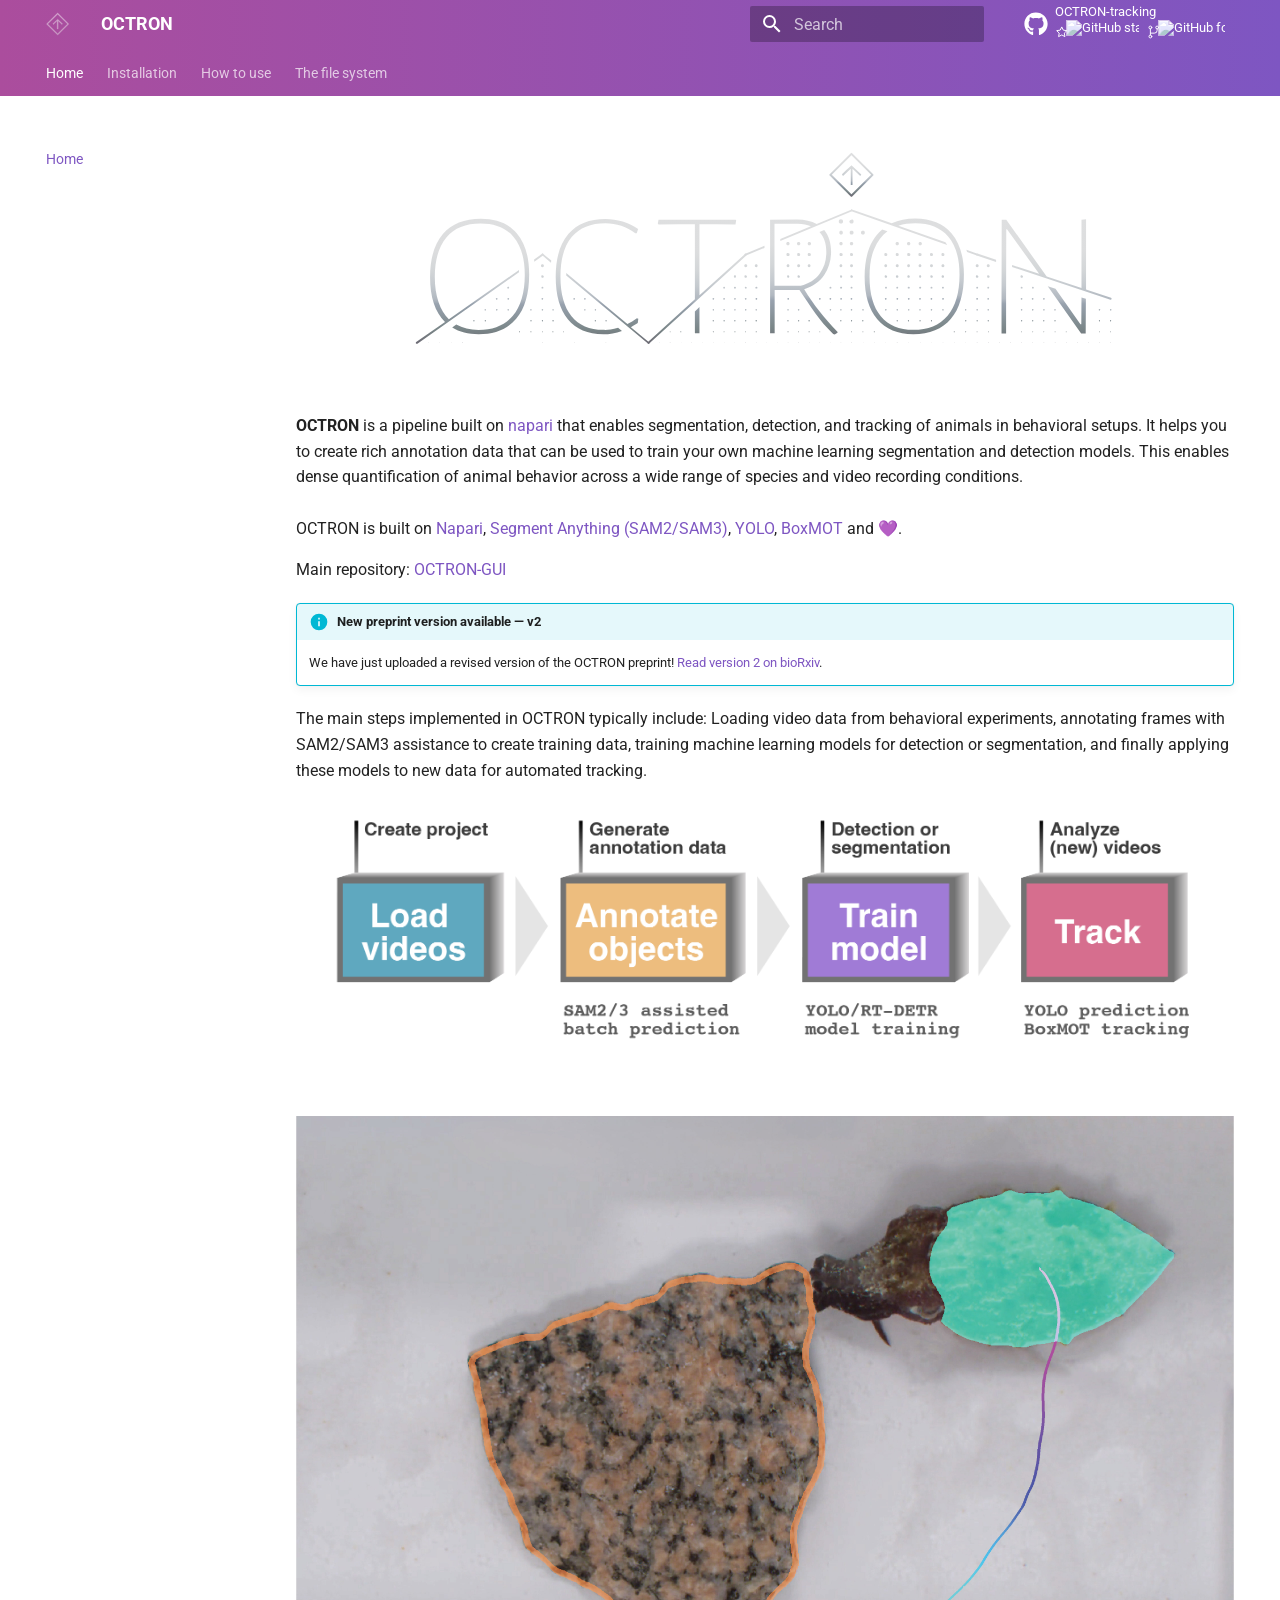
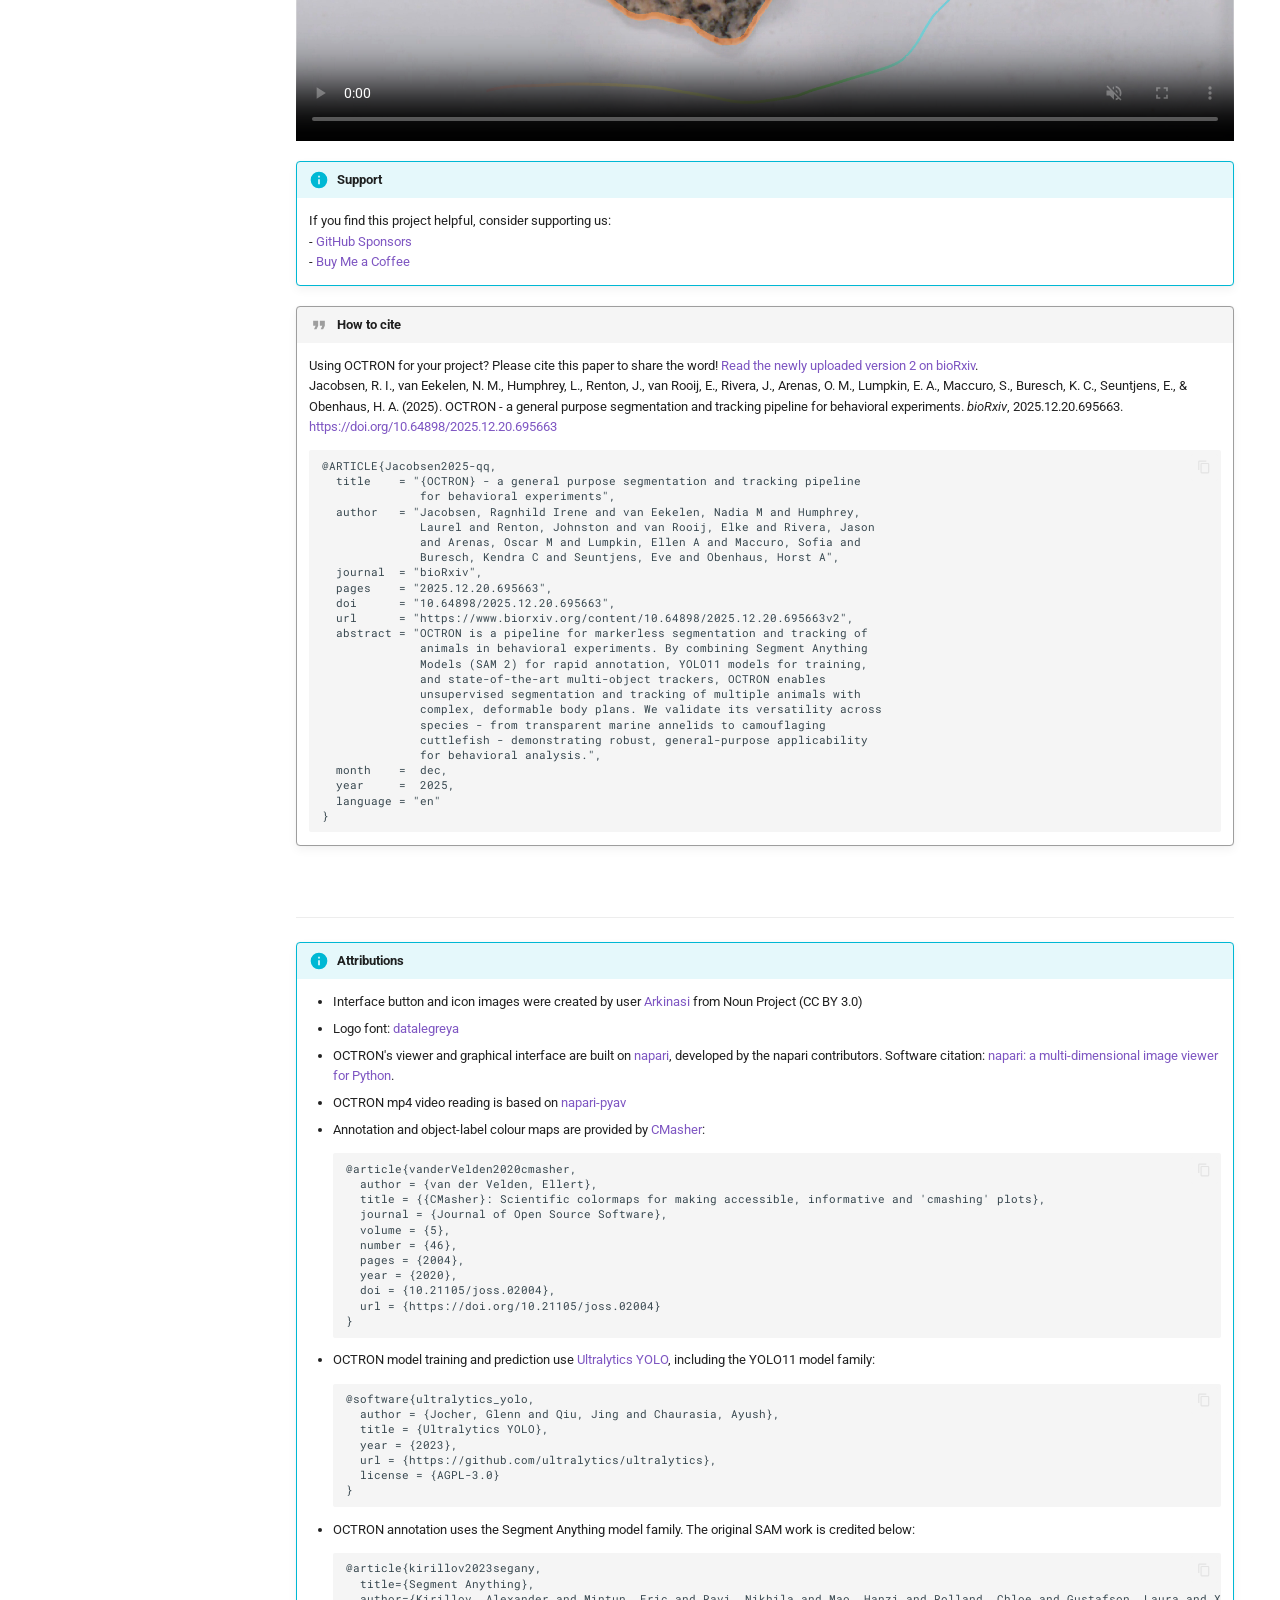
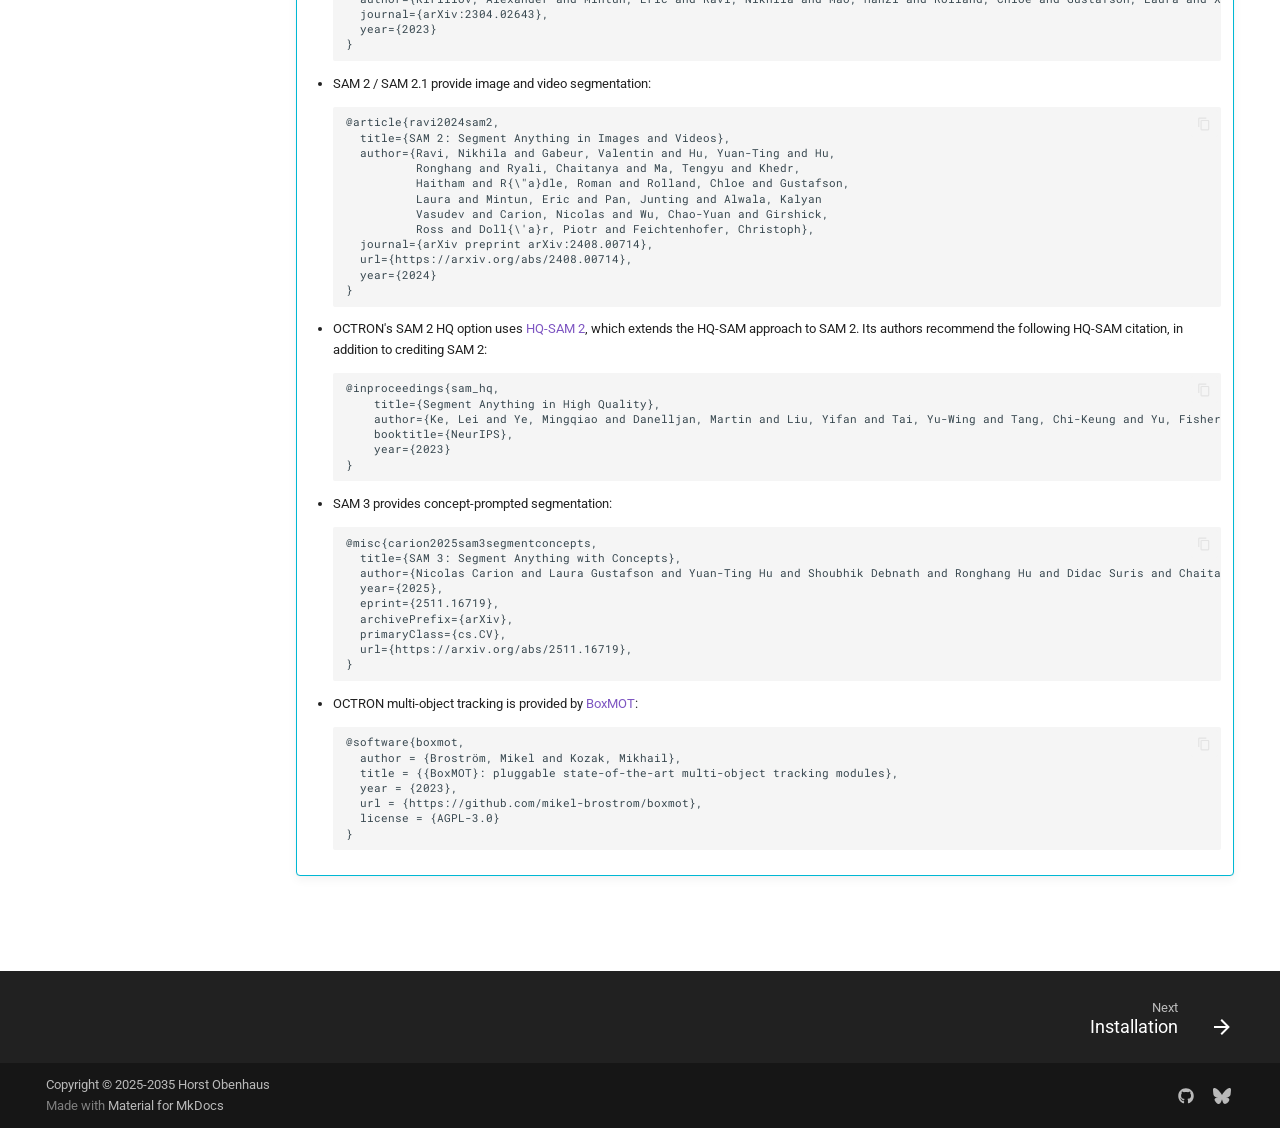
==== commit 3e872e91: "Deployed 1697f1c with MkDocs version: 1.6.1" ====
--- a/index.html
+++ b/index.html
@@ -23,7 +23,7 @@
       
       
       <link rel="icon" href="assets/favicon.svg">
-      <meta name="generator" content="mkdocs-1.6.1, mkdocs-material-9.7.7">
+      <meta name="generator" content="mkdocs-1.6.1, mkdocs-material-9.8.2">
     
     
       
@@ -31,10 +31,10 @@
       
     
     
-      <link rel="stylesheet" href="assets/stylesheets/main.ec1eaa64.min.css">
-      
-        
-        <link rel="stylesheet" href="assets/stylesheets/palette.ab4e12ef.min.css">
+      <link rel="stylesheet" href="assets/stylesheets/main.57a0d79d.min.css">
+      
+        
+        <link rel="stylesheet" href="assets/stylesheets/palette.fb2fffe2.min.css">
       
       
 
@@ -167,13 +167,41 @@
     
     
       <div class="md-header__source">
-        <a href="https://github.com/OCTRON-tracking/OCTRON-gui" title="Go to repository" class="md-source" data-md-component="source">
+        
+<a href="https://github.com/OCTRON-tracking/OCTRON-GUI" title="Go to repository" class="md-source">
   <div class="md-source__icon md-icon">
     
-    <svg xmlns="http://www.w3.org/2000/svg" viewBox="0 0 448 512"><!--! Font Awesome Free 7.1.0 by @fontawesome - https://fontawesome.com License - https://fontawesome.com/license/free (Icons: CC BY 4.0, Fonts: SIL OFL 1.1, Code: MIT License) Copyright 2025 Fonticons, Inc.--><path d="M439.6 236.1 244 40.5c-5.4-5.5-12.8-8.5-20.4-8.5s-15 3-20.4 8.4L162.5 81l51.5 51.5c27.1-9.1 52.7 16.8 43.4 43.7l49.7 49.7c34.2-11.8 61.2 31 35.5 56.7-26.5 26.5-70.2-2.9-56-37.3L240.3 199v121.9c25.3 12.5 22.3 41.8 9.1 55-6.4 6.4-15.2 10.1-24.3 10.1s-17.8-3.6-24.3-10.1c-17.6-17.6-11.1-46.9 11.2-56v-123c-20.8-8.5-24.6-30.7-18.6-45L142.6 101 8.5 235.1C3 240.6 0 247.9 0 255.5s3 15 8.5 20.4l195.6 195.7c5.4 5.4 12.7 8.4 20.4 8.4s15-3 20.4-8.4l194.7-194.7c5.4-5.4 8.4-12.8 8.4-20.4s-3-15-8.4-20.4"/></svg>
+    <svg xmlns="http://www.w3.org/2000/svg" viewBox="0 0 512 512"><!--! Font Awesome Free 7.1.0 by @fontawesome - https://fontawesome.com License - https://fontawesome.com/license/free (Icons: CC BY 4.0, Fonts: SIL OFL 1.1, Code: MIT License) Copyright 2025 Fonticons, Inc.--><path d="M173.9 397.4c0 2-2.3 3.6-5.2 3.6-3.3.3-5.6-1.3-5.6-3.6 0-2 2.3-3.6 5.2-3.6 3-.3 5.6 1.3 5.6 3.6m-31.1-4.5c-.7 2 1.3 4.3 4.3 4.9 2.6 1 5.6 0 6.2-2s-1.3-4.3-4.3-5.2c-2.6-.7-5.5.3-6.2 2.3m44.2-1.7c-2.9.7-4.9 2.6-4.6 4.9.3 2 2.9 3.3 5.9 2.6 2.9-.7 4.9-2.6 4.6-4.6-.3-1.9-3-3.2-5.9-2.9M252.8 8C114.1 8 8 113.3 8 252c0 110.9 69.8 205.8 169.5 239.2 12.8 2.3 17.3-5.6 17.3-12.1 0-6.2-.3-40.4-.3-61.4 0 0-70 15-84.7-29.8 0 0-11.4-29.1-27.8-36.6 0 0-22.9-15.7 1.6-15.4 0 0 24.9 2 38.6 25.8 21.9 38.6 58.6 27.5 72.9 20.9 2.3-16 8.8-27.1 16-33.7-55.9-6.2-112.3-14.3-112.3-110.5 0-27.5 7.6-41.3 23.6-58.9-2.6-6.5-11.1-33.3 2.6-67.9 20.9-6.5 69 27 69 27 20-5.6 41.5-8.5 62.8-8.5s42.8 2.9 62.8 8.5c0 0 48.1-33.6 69-27 13.7 34.7 5.2 61.4 2.6 67.9 16 17.7 25.8 31.5 25.8 58.9 0 96.5-58.9 104.2-114.8 110.5 9.2 7.9 17 22.9 17 46.4 0 33.7-.3 75.4-.3 83.6 0 6.5 4.6 14.4 17.3 12.1C436.2 457.8 504 362.9 504 252 504 113.3 391.5 8 252.8 8M105.2 352.9c-1.3 1-1 3.3.7 5.2 1.6 1.6 3.9 2.3 5.2 1 1.3-1 1-3.3-.7-5.2-1.6-1.6-3.9-2.3-5.2-1m-10.8-8.1c-.7 1.3.3 2.9 2.3 3.9 1.6 1 3.6.7 4.3-.7.7-1.3-.3-2.9-2.3-3.9-2-.6-3.6-.3-4.3.7m32.4 35.6c-1.6 1.3-1 4.3 1.3 6.2 2.3 2.3 5.2 2.6 6.5 1 1.3-1.3.7-4.3-1.3-6.2-2.2-2.3-5.2-2.6-6.5-1m-11.4-14.7c-1.6 1-1.6 3.6 0 5.9s4.3 3.3 5.6 2.3c1.6-1.3 1.6-3.9 0-6.2-1.4-2.3-4-3.3-5.6-2"/></svg>
   </div>
   <div class="md-source__repository">
     OCTRON-tracking
+    <div class="octron-repo-stats" style="display: flex; align-items: center; gap: 8px; margin-top: 1px;">
+      <span style="display: inline-flex; align-items: center;">
+        <svg viewBox="0 0 24 24" width="16" height="16" aria-hidden="true" style="width: 16px; height: 16px; fill: none; stroke: currentColor; stroke-width: 1.7; stroke-linejoin: round;">
+          <path d="m12 3 2.8 5.7 6.2.9-4.5 4.4 1.1 6.2-5.6-3-5.6 3 1.1-6.2L3 9.6l6.2-.9Z"/>
+        </svg>
+        <img
+          src="https://img.shields.io/github/stars/OCTRON-tracking/OCTRON-GUI?style=flat-square&amp;label=&amp;labelColor=000000&amp;color=000000"
+          alt="GitHub stars"
+          height="24"
+          style="display: block; height: 24px; width: auto; max-width: none; margin-left: -3px; mix-blend-mode: screen;"
+        />
+      </span>
+      <span style="display: inline-flex; align-items: center;">
+        <svg viewBox="0 0 24 24" width="16" height="16" aria-hidden="true" style="width: 16px; height: 16px; fill: none; stroke: currentColor; stroke-width: 1.7; stroke-linecap: round;">
+          <circle cx="6" cy="4" r="2.5"/>
+          <circle cx="18" cy="4" r="2.5"/>
+          <circle cx="6" cy="20" r="2.5"/>
+          <path d="M6 6.5v11M18 6.5V9a5 5 0 0 1-5 5H6"/>
+        </svg>
+        <img
+          src="https://img.shields.io/github/forks/OCTRON-tracking/OCTRON-GUI?style=flat-square&amp;label=&amp;labelColor=000000&amp;color=000000"
+          alt="GitHub forks"
+          height="24"
+          style="display: block; height: 24px; width: auto; max-width: none; margin-left: -3px; mix-blend-mode: screen;"
+        />
+      </span>
+    </div>
   </div>
 </a>
       </div>
@@ -306,13 +334,41 @@
   </label>
   
     <div class="md-nav__source">
-      <a href="https://github.com/OCTRON-tracking/OCTRON-gui" title="Go to repository" class="md-source" data-md-component="source">
+      
+<a href="https://github.com/OCTRON-tracking/OCTRON-GUI" title="Go to repository" class="md-source">
   <div class="md-source__icon md-icon">
     
-    <svg xmlns="http://www.w3.org/2000/svg" viewBox="0 0 448 512"><!--! Font Awesome Free 7.1.0 by @fontawesome - https://fontawesome.com License - https://fontawesome.com/license/free (Icons: CC BY 4.0, Fonts: SIL OFL 1.1, Code: MIT License) Copyright 2025 Fonticons, Inc.--><path d="M439.6 236.1 244 40.5c-5.4-5.5-12.8-8.5-20.4-8.5s-15 3-20.4 8.4L162.5 81l51.5 51.5c27.1-9.1 52.7 16.8 43.4 43.7l49.7 49.7c34.2-11.8 61.2 31 35.5 56.7-26.5 26.5-70.2-2.9-56-37.3L240.3 199v121.9c25.3 12.5 22.3 41.8 9.1 55-6.4 6.4-15.2 10.1-24.3 10.1s-17.8-3.6-24.3-10.1c-17.6-17.6-11.1-46.9 11.2-56v-123c-20.8-8.5-24.6-30.7-18.6-45L142.6 101 8.5 235.1C3 240.6 0 247.9 0 255.5s3 15 8.5 20.4l195.6 195.7c5.4 5.4 12.7 8.4 20.4 8.4s15-3 20.4-8.4l194.7-194.7c5.4-5.4 8.4-12.8 8.4-20.4s-3-15-8.4-20.4"/></svg>
+    <svg xmlns="http://www.w3.org/2000/svg" viewBox="0 0 512 512"><!--! Font Awesome Free 7.1.0 by @fontawesome - https://fontawesome.com License - https://fontawesome.com/license/free (Icons: CC BY 4.0, Fonts: SIL OFL 1.1, Code: MIT License) Copyright 2025 Fonticons, Inc.--><path d="M173.9 397.4c0 2-2.3 3.6-5.2 3.6-3.3.3-5.6-1.3-5.6-3.6 0-2 2.3-3.6 5.2-3.6 3-.3 5.6 1.3 5.6 3.6m-31.1-4.5c-.7 2 1.3 4.3 4.3 4.9 2.6 1 5.6 0 6.2-2s-1.3-4.3-4.3-5.2c-2.6-.7-5.5.3-6.2 2.3m44.2-1.7c-2.9.7-4.9 2.6-4.6 4.9.3 2 2.9 3.3 5.9 2.6 2.9-.7 4.9-2.6 4.6-4.6-.3-1.9-3-3.2-5.9-2.9M252.8 8C114.1 8 8 113.3 8 252c0 110.9 69.8 205.8 169.5 239.2 12.8 2.3 17.3-5.6 17.3-12.1 0-6.2-.3-40.4-.3-61.4 0 0-70 15-84.7-29.8 0 0-11.4-29.1-27.8-36.6 0 0-22.9-15.7 1.6-15.4 0 0 24.9 2 38.6 25.8 21.9 38.6 58.6 27.5 72.9 20.9 2.3-16 8.8-27.1 16-33.7-55.9-6.2-112.3-14.3-112.3-110.5 0-27.5 7.6-41.3 23.6-58.9-2.6-6.5-11.1-33.3 2.6-67.9 20.9-6.5 69 27 69 27 20-5.6 41.5-8.5 62.8-8.5s42.8 2.9 62.8 8.5c0 0 48.1-33.6 69-27 13.7 34.7 5.2 61.4 2.6 67.9 16 17.7 25.8 31.5 25.8 58.9 0 96.5-58.9 104.2-114.8 110.5 9.2 7.9 17 22.9 17 46.4 0 33.7-.3 75.4-.3 83.6 0 6.5 4.6 14.4 17.3 12.1C436.2 457.8 504 362.9 504 252 504 113.3 391.5 8 252.8 8M105.2 352.9c-1.3 1-1 3.3.7 5.2 1.6 1.6 3.9 2.3 5.2 1 1.3-1 1-3.3-.7-5.2-1.6-1.6-3.9-2.3-5.2-1m-10.8-8.1c-.7 1.3.3 2.9 2.3 3.9 1.6 1 3.6.7 4.3-.7.7-1.3-.3-2.9-2.3-3.9-2-.6-3.6-.3-4.3.7m32.4 35.6c-1.6 1.3-1 4.3 1.3 6.2 2.3 2.3 5.2 2.6 6.5 1 1.3-1.3.7-4.3-1.3-6.2-2.2-2.3-5.2-2.6-6.5-1m-11.4-14.7c-1.6 1-1.6 3.6 0 5.9s4.3 3.3 5.6 2.3c1.6-1.3 1.6-3.9 0-6.2-1.4-2.3-4-3.3-5.6-2"/></svg>
   </div>
   <div class="md-source__repository">
     OCTRON-tracking
+    <div class="octron-repo-stats" style="display: flex; align-items: center; gap: 8px; margin-top: 1px;">
+      <span style="display: inline-flex; align-items: center;">
+        <svg viewBox="0 0 24 24" width="16" height="16" aria-hidden="true" style="width: 16px; height: 16px; fill: none; stroke: currentColor; stroke-width: 1.7; stroke-linejoin: round;">
+          <path d="m12 3 2.8 5.7 6.2.9-4.5 4.4 1.1 6.2-5.6-3-5.6 3 1.1-6.2L3 9.6l6.2-.9Z"/>
+        </svg>
+        <img
+          src="https://img.shields.io/github/stars/OCTRON-tracking/OCTRON-GUI?style=flat-square&amp;label=&amp;labelColor=000000&amp;color=000000"
+          alt="GitHub stars"
+          height="24"
+          style="display: block; height: 24px; width: auto; max-width: none; margin-left: -3px; mix-blend-mode: screen;"
+        />
+      </span>
+      <span style="display: inline-flex; align-items: center;">
+        <svg viewBox="0 0 24 24" width="16" height="16" aria-hidden="true" style="width: 16px; height: 16px; fill: none; stroke: currentColor; stroke-width: 1.7; stroke-linecap: round;">
+          <circle cx="6" cy="4" r="2.5"/>
+          <circle cx="18" cy="4" r="2.5"/>
+          <circle cx="6" cy="20" r="2.5"/>
+          <path d="M6 6.5v11M18 6.5V9a5 5 0 0 1-5 5H6"/>
+        </svg>
+        <img
+          src="https://img.shields.io/github/forks/OCTRON-tracking/OCTRON-GUI?style=flat-square&amp;label=&amp;labelColor=000000&amp;color=000000"
+          alt="GitHub forks"
+          height="24"
+          style="display: block; height: 24px; width: auto; max-width: none; margin-left: -3px; mix-blend-mode: screen;"
+        />
+      </span>
+    </div>
   </div>
 </a>
     </div>
@@ -1016,10 +1072,10 @@
     
       
       
-      <script id="__config" type="application/json">{"annotate": null, "base": ".", "features": ["announce.dismiss", "content.code.annotate", "content.code.copy", "content.tooltips", "header.autohide", "navigation.expand", "navigation.footer", "navigation.indexes", "navigation.sections", "navigation.tabs", "navigation.top", "navigation.tracking", "search.share", "search.suggest", "toc.follow", "toc.integrate"], "search": "assets/javascripts/workers/search.2c215733.min.js", "tags": null, "translations": {"clipboard.copied": "Copied to clipboard", "clipboard.copy": "Copy to clipboard", "search.result.more.one": "1 more on this page", "search.result.more.other": "# more on this page", "search.result.none": "No matching documents", "search.result.one": "1 matching document", "search.result.other": "# matching documents", "search.result.placeholder": "Type to start searching", "search.result.term.missing": "Missing", "select.version": "Select version"}, "version": null}</script>
-    
-    
-      <script src="assets/javascripts/bundle.d7400e89.min.js"></script>
+      <script id="__config" type="application/json">{"annotate": null, "base": ".", "features": ["announce.dismiss", "content.code.annotate", "content.code.copy", "content.tooltips", "header.autohide", "navigation.expand", "navigation.footer", "navigation.indexes", "navigation.sections", "navigation.tabs", "navigation.top", "navigation.tracking", "search.share", "search.suggest", "toc.follow", "toc.integrate"], "search": "assets/javascripts/workers/search.a7633da7.min.js", "tags": null, "translations": {"clipboard.copied": "Copied to clipboard", "clipboard.copy": "Copy to clipboard", "search.result.more.one": "1 more on this page", "search.result.more.other": "# more on this page", "search.result.none": "No matching documents", "search.result.one": "1 matching document", "search.result.other": "# matching documents", "search.result.placeholder": "Type to start searching", "search.result.term.missing": "Missing", "select.version": "Select version"}, "version": null}</script>
+    
+    
+      <script src="assets/javascripts/bundle.a5f9d56c.min.js"></script>
       
     
   </body>
--- a/assets/stylesheets/main.57a0d79d.min.css
+++ b/assets/stylesheets/main.57a0d79d.min.css
@@ -0,0 +1,6 @@
+@charset "UTF-8";html{box-sizing:border-box;-webkit-text-size-adjust:none;-moz-text-size-adjust:none;text-size-adjust:none}*,:after,:before{box-sizing:inherit}@media(prefers-reduced-motion){*,:after,:before{transition:none!important}}body{margin:0;-webkit-font-smoothing:antialiased;-moz-osx-font-smoothing:grayscale;--md-text-font-family:var(--md-text-font, _),
+    -apple-system, BlinkMacSystemFont, Helvetica, Arial, sans-serif;--md-code-font-family:var(--md-code-font, _),
+    SFMono-Regular, Consolas, Menlo, monospace}.md-typeset code:not(.focus-visible),a,button,input,label{-webkit-tap-highlight-color:transparent}a{color:inherit;text-decoration:none}hr{box-sizing:initial;display:block;height:.05rem;padding:0;overflow:visible;border:0}small{font-size:80%}sub,sup{line-height:1em}img{border-style:none}table{border-spacing:0;border-collapse:initial}td,th{font-weight:400;vertical-align:top}button{padding:0;margin:0;font-family:inherit;font-size:inherit;background:#0000;border:0}input{border:0;outline:none}:root{--md-primary-fg-color:#4051b5;--md-primary-fg-color--light:#5d6cc0;--md-primary-fg-color--dark:#303fa1;--md-primary-bg-color:#fff;--md-primary-bg-color--light:#ffffffb3;--md-accent-fg-color:#526cfe;--md-accent-fg-color--transparent:#526cfe1a;--md-accent-bg-color:#fff;--md-accent-bg-color--light:#ffffffb3;--md-typeset-table-sort-icon:url("data:image/svg+xml;charset=utf-8,<svg xmlns='http://www.w3.org/2000/svg' viewBox='0 0 24 24'><path d='m18 21-4-4h3V7h-3l4-4 4 4h-3v10h3M2 19v-2h10v2M2 13v-2h7v2M2 7V5h4v2z'/></svg>");--md-typeset-table-sort-icon--asc:url("data:image/svg+xml;charset=utf-8,<svg xmlns='http://www.w3.org/2000/svg' viewBox='0 0 24 24'><path d='M19 17h3l-4 4-4-4h3V3h2M2 17h10v2H2M6 5v2H2V5m0 6h7v2H2z'/></svg>");--md-typeset-table-sort-icon--desc:url("data:image/svg+xml;charset=utf-8,<svg xmlns='http://www.w3.org/2000/svg' viewBox='0 0 24 24'><path d='M19 7h3l-4-4-4 4h3v14h2M2 17h10v2H2M6 5v2H2V5m0 6h7v2H2z'/></svg>")}[data-md-color-scheme=default]{color-scheme:light}[data-md-color-scheme=default] img[src$="#gh-dark-mode-only"],[data-md-color-scheme=default] img[src$="#only-dark"]{display:none}:root,[data-md-color-scheme=default]{--md-hue:225deg;--md-default-fg-color:#000000de;--md-default-fg-color--light:#0000008a;--md-default-fg-color--lighter:#00000052;--md-default-fg-color--lightest:#00000012;--md-default-bg-color:#fff;--md-default-bg-color--light:#ffffffb3;--md-default-bg-color--lighter:#ffffff4d;--md-default-bg-color--lightest:#ffffff1f;--md-code-fg-color:#36464e;--md-code-bg-color:#f5f5f5;--md-code-bg-color--light:#f5f5f5b3;--md-code-bg-color--lighter:#f5f5f54d;--md-code-hl-color:#4287ff;--md-code-hl-color--light:#4287ff1a;--md-code-hl-number-color:#d52a2a;--md-code-hl-special-color:#db1457;--md-code-hl-function-color:#a846b9;--md-code-hl-constant-color:#6e59d9;--md-code-hl-keyword-color:#3f6ec6;--md-code-hl-string-color:#1c7d4d;--md-code-hl-name-color:var(--md-code-fg-color);--md-code-hl-operator-color:var(--md-default-fg-color--light);--md-code-hl-punctuation-color:var(--md-default-fg-color--light);--md-code-hl-comment-color:var(--md-default-fg-color--light);--md-code-hl-generic-color:var(--md-default-fg-color--light);--md-code-hl-variable-color:var(--md-default-fg-color--light);--md-typeset-color:var(--md-default-fg-color);--md-typeset-a-color:var(--md-primary-fg-color);--md-typeset-del-color:#f5503d26;--md-typeset-ins-color:#0bd57026;--md-typeset-kbd-color:#fafafa;--md-typeset-kbd-accent-color:#fff;--md-typeset-kbd-border-color:#b8b8b8;--md-typeset-mark-color:#ffff0080;--md-typeset-table-color:#0000001f;--md-typeset-table-color--light:#00000009;--md-admonition-fg-color:var(--md-default-fg-color);--md-admonition-bg-color:var(--md-default-bg-color);--md-warning-fg-color:#000000de;--md-warning-bg-color:#ff9;--md-footer-fg-color:#fff;--md-footer-fg-color--light:#ffffffb3;--md-footer-fg-color--lighter:#ffffff73;--md-footer-bg-color:#000000de;--md-footer-bg-color--dark:#00000052;--md-shadow-z1:0 0.2rem 0.5rem #0000000d,
+    0 0 0.05rem #0000001a;--md-shadow-z2:0 0.2rem 0.5rem #0000001a,
+    0 0 0.05rem #00000040;--md-shadow-z3:0 0.2rem 0.5rem #0003,
+    0 0 0.05rem #00000059}.md-icon svg{display:block;width:1.2rem;height:1.2rem;fill:currentcolor}aside,body,input{font-family:var(--md-text-font-family);font-feature-settings:"kern","liga";color:var(--md-typeset-color)}code,kbd,pre{font-family:var(--md-code-font-family);font-feature-settings:"kern"}.md-typeset{font-size:.8rem;line-height:1.6;overflow-wrap:break-word;-webkit-print-color-adjust:exact;color-adjust:exact}@media print{.md-typeset{font-size:.68rem}.md-typeset code,.md-typeset kbd,.md-typeset pre{white-space:pre-wrap}}.md-typeset blockquote,.md-typeset dl,.md-typeset figure,.md-typeset ol,.md-typeset pre,.md-typeset ul{margin-top:1em;margin-bottom:1em}.md-typeset h1{margin:0 0 1.25em;font-size:2em;line-height:1.3;color:var(--md-default-fg-color--light)}.md-typeset h1,.md-typeset h2{font-weight:300;letter-spacing:-.01em}.md-typeset h2{margin:1.6em 0 .64em;font-size:1.5625em;line-height:1.4}.md-typeset h3{margin:1.6em 0 .8em;font-size:1.25em;font-weight:400;line-height:1.5;letter-spacing:-.01em}.md-typeset h2+h3{margin-top:.8em}.md-typeset h4{margin:1em 0;font-weight:700;letter-spacing:-.01em}.md-typeset h5,.md-typeset h6{margin:1.25em 0;font-size:.8em;font-weight:700;color:var(--md-default-fg-color--light);letter-spacing:-.01em}.md-typeset h5{text-transform:uppercase}.md-typeset h5 code{text-transform:none}.md-typeset hr{display:flow-root;margin:1.5em 0;border-bottom:.05rem solid var(--md-default-fg-color--lightest)}.md-typeset a{color:var(--md-typeset-a-color);word-break:break-word}.md-typeset a,.md-typeset a:before{transition:color 125ms}.md-typeset a:focus,.md-typeset a:hover{color:var(--md-accent-fg-color)}.md-typeset a:focus code,.md-typeset a:hover code{color:var(--md-accent-fg-color);background-color:var(--md-accent-fg-color--transparent)}.md-typeset a code{color:var(--md-typeset-a-color)}.md-typeset a.focus-visible{outline-color:var(--md-accent-fg-color);outline-offset:.2rem}.md-typeset code,.md-typeset kbd,.md-typeset pre{font-variant-ligatures:none;color:var(--md-code-fg-color);direction:ltr;transition:background-color 125ms}.md-typeset code{padding:0 .2941176471em;font-size:.85em;word-break:break-word;background-color:var(--md-code-bg-color);border-radius:.1rem;-webkit-box-decoration-break:clone;box-decoration-break:clone;transition:color 125ms,background-color 125ms}.md-typeset code:not(.focus-visible){outline:none}.md-typeset pre{position:relative;display:flow-root;line-height:1.4}.md-typeset pre>code{display:block;padding:.7720588235em 1.1764705882em;margin:0;overflow:auto;word-break:normal;touch-action:auto;scrollbar-color:var(--md-default-fg-color--lighter) #0000;scrollbar-width:thin;outline-color:var(--md-accent-fg-color);box-shadow:none;-webkit-box-decoration-break:slice;box-decoration-break:slice}.md-typeset pre>code:hover{scrollbar-color:var(--md-accent-fg-color) #0000}.md-typeset pre>code::-webkit-scrollbar{width:.2rem;height:.2rem}.md-typeset pre>code::-webkit-scrollbar-thumb{background-color:var(--md-default-fg-color--lighter)}.md-typeset pre>code::-webkit-scrollbar-thumb:hover{background-color:var(--md-accent-fg-color)}.md-typeset kbd{display:inline-block;padding:0 .6666666667em;font-size:.75em;color:var(--md-default-fg-color);word-break:break-word;vertical-align:text-top;background-color:var(--md-typeset-kbd-color);border-radius:.1rem;box-shadow:0 .1rem 0 .05rem var(--md-typeset-kbd-border-color),0 .1rem 0 var(--md-typeset-kbd-border-color),0 -.1rem .2rem var(--md-typeset-kbd-accent-color) inset}.md-typeset mark{color:inherit;word-break:break-word;background-color:var(--md-typeset-mark-color);-webkit-box-decoration-break:clone;box-decoration-break:clone}.md-typeset abbr{text-decoration:none;cursor:help}.md-typeset [data-preview],.md-typeset abbr{border-bottom:.05rem dotted var(--md-default-fg-color--light)}.md-typeset small{opacity:.75}[dir=ltr] .md-typeset sub,[dir=ltr] .md-typeset sup{margin-left:.078125em}[dir=rtl] .md-typeset sub,[dir=rtl] .md-typeset sup{margin-right:.078125em}[dir=ltr] .md-typeset blockquote{padding-left:.6rem;border-left:.2rem solid var(--md-default-fg-color--lighter)}[dir=rtl] .md-typeset blockquote{padding-right:.6rem;border-right:.2rem solid var(--md-default-fg-color--lighter)}.md-typeset blockquote{margin-left:0;margin-right:0;color:var(--md-default-fg-color--light)}.md-typeset ul{list-style-type:disc}.md-typeset ul[type]{list-style-type:revert-layer}[dir=ltr] .md-typeset ol,[dir=ltr] .md-typeset ol li ol,[dir=ltr] .md-typeset ol li ul,[dir=ltr] .md-typeset ul,[dir=ltr] .md-typeset ul li ol,[dir=ltr] .md-typeset ul li ul{margin-left:.625em}[dir=rtl] .md-typeset ol,[dir=rtl] .md-typeset ol li ol,[dir=rtl] .md-typeset ol li ul,[dir=rtl] .md-typeset ul,[dir=rtl] .md-typeset ul li ol,[dir=rtl] .md-typeset ul li ul{margin-right:.625em}.md-typeset ol,.md-typeset ul{padding:0}.md-typeset ol:not([hidden]),.md-typeset ul:not([hidden]){display:flow-root}.md-typeset ol ol,.md-typeset ul ol{list-style-type:lower-alpha}.md-typeset ol ol ol,.md-typeset ul ol ol{list-style-type:lower-roman}.md-typeset ol ol ol ol,.md-typeset ul ol ol ol{list-style-type:upper-alpha}.md-typeset ol ol ol ol ol,.md-typeset ul ol ol ol ol{list-style-type:upper-roman}.md-typeset ol[type],.md-typeset ul[type]{list-style-type:revert-layer}[dir=ltr] .md-typeset ol li,[dir=ltr] .md-typeset ul li{margin-left:1.25em}[dir=rtl] .md-typeset ol li,[dir=rtl] .md-typeset ul li{margin-right:1.25em}.md-typeset ol li,.md-typeset ul li{margin-bottom:.5em}.md-typeset ol li blockquote,.md-typeset ol li p,.md-typeset ul li blockquote,.md-typeset ul li p{margin:.5em 0}.md-typeset ol li:last-child,.md-typeset ul li:last-child{margin-bottom:0}.md-typeset ol li ol,.md-typeset ol li ul,.md-typeset ul li ol,.md-typeset ul li ul{margin-top:.5em;margin-bottom:.5em}[dir=ltr] .md-typeset dd{margin-left:1.875em}[dir=rtl] .md-typeset dd{margin-right:1.875em}.md-typeset dd{margin-top:1em;margin-bottom:1.5em}.md-typeset img,.md-typeset svg,.md-typeset video{max-width:100%;height:auto}.md-typeset img[align=left]{margin:1em 1em 1em 0}.md-typeset img[align=right]{margin:1em 0 1em 1em}.md-typeset img[align]:only-child{margin-top:0}.md-typeset figure{display:flow-root;width:fit-content;max-width:100%;margin:1em auto;text-align:center}.md-typeset figure img{display:block;margin:0 auto}.md-typeset figcaption{max-width:24rem;margin:1em auto;font-style:italic}.md-typeset iframe{max-width:100%}.md-typeset table:not([class]){display:inline-block;max-width:100%;overflow:auto;font-size:.64rem;touch-action:auto;background-color:var(--md-default-bg-color);border:.05rem solid var(--md-typeset-table-color);border-radius:.1rem}@media print{.md-typeset table:not([class]){display:table}}.md-typeset table:not([class])+*{margin-top:1.5em}.md-typeset table:not([class]) td>:first-child,.md-typeset table:not([class]) th>:first-child{margin-top:0}.md-typeset table:not([class]) td>:last-child,.md-typeset table:not([class]) th>:last-child{margin-bottom:0}.md-typeset table:not([class]) td:not([align]),.md-typeset table:not([class]) th:not([align]){text-align:left}[dir=rtl] .md-typeset table:not([class]) td:not([align]),[dir=rtl] .md-typeset table:not([class]) th:not([align]){text-align:right}.md-typeset table:not([class]) th{min-width:5rem;padding:.9375em 1.25em;font-weight:700;vertical-align:top}.md-typeset table:not([class]) td{padding:.9375em 1.25em;vertical-align:top;border-top:.05rem solid var(--md-typeset-table-color)}.md-typeset table:not([class]) tbody tr{transition:background-color 125ms}.md-typeset table:not([class]) tbody tr:hover{background-color:var(--md-typeset-table-color--light);box-shadow:0 .05rem 0 var(--md-default-bg-color) inset}.md-typeset table:not([class]) a{word-break:normal}.md-typeset table th[role=columnheader]{cursor:pointer}[dir=ltr] .md-typeset table th[role=columnheader]:after{margin-left:.5em}[dir=rtl] .md-typeset table th[role=columnheader]:after{margin-right:.5em}.md-typeset table th[role=columnheader]:after{display:inline-block;width:1.2em;height:1.2em;vertical-align:text-bottom;content:"";-webkit-mask-image:var(--md-typeset-table-sort-icon);mask-image:var(--md-typeset-table-sort-icon);-webkit-mask-repeat:no-repeat;mask-repeat:no-repeat;-webkit-mask-size:contain;mask-size:contain;transition:background-color 125ms}.md-typeset table th[role=columnheader]:hover:after{background-color:var(--md-default-fg-color--lighter)}.md-typeset table th[role=columnheader][aria-sort=ascending]:after{background-color:var(--md-default-fg-color--light);-webkit-mask-image:var(--md-typeset-table-sort-icon--asc);mask-image:var(--md-typeset-table-sort-icon--asc)}.md-typeset table th[role=columnheader][aria-sort=descending]:after{background-color:var(--md-default-fg-color--light);-webkit-mask-image:var(--md-typeset-table-sort-icon--desc);mask-image:var(--md-typeset-table-sort-icon--desc)}.md-typeset__scrollwrap{margin:1em -.8rem;overflow-x:auto;touch-action:auto}.md-typeset__table{display:inline-block;padding:0 .8rem;margin-bottom:.5em}@media print{.md-typeset__table{display:block}}html .md-typeset__table table{display:table;width:100%;margin:0;overflow:hidden}@media screen and (max-width:44.984375em){.md-content__inner>pre{margin:1em -.8rem}.md-content__inner>pre code{border-radius:0}}.md-typeset .md-author{position:relative;display:block;flex-shrink:0;width:1.6rem;height:1.6rem;overflow:hidden;border-radius:100%;transition:color 125ms,transform 125ms}.md-typeset .md-author img{display:block}.md-typeset .md-author--more{font-size:.6rem;font-weight:700;line-height:1.6rem;color:var(--md-default-fg-color--lighter);text-align:center;background:var(--md-default-fg-color--lightest)}.md-typeset .md-author--long{width:2.4rem;height:2.4rem}.md-typeset a.md-author{transform:scale(1)}.md-typeset a.md-author img{filter:grayscale(100%) opacity(75%);border-radius:100%;transition:filter 125ms}.md-typeset a.md-author:focus,.md-typeset a.md-author:hover{z-index:1;transform:scale(1.1)}.md-typeset a.md-author:focus img,.md-typeset a.md-author:hover img{filter:grayscale(0)}.md-banner{overflow:auto;color:var(--md-footer-fg-color);background-color:var(--md-footer-bg-color)}@media print{.md-banner{display:none}}.md-banner--warning{color:var(--md-warning-fg-color);background-color:var(--md-warning-bg-color)}.md-banner__inner{padding:0 .8rem;margin:.6rem auto;font-size:.7rem}[dir=ltr] .md-banner__button{float:right}[dir=rtl] .md-banner__button{float:left}.md-banner__button{color:inherit;cursor:pointer;transition:opacity .25s}.no-js .md-banner__button{display:none}.md-banner__button:hover{opacity:.7}html{height:100%;overflow-x:hidden;font-size:125%}@media screen and (min-width:100em){html{font-size:137.5%}}@media screen and (min-width:125em){html{font-size:150%}}body{position:relative;display:flex;flex-direction:column;width:100%;min-height:100%;font-size:.5rem;background-color:var(--md-default-bg-color)}@media print{body{display:block}}@media screen and (max-width:59.984375em){body[data-md-scrolllock]{position:fixed}}.md-grid{max-width:61rem;margin-left:auto;margin-right:auto}.md-container{display:flex;flex-grow:1;flex-direction:column}@media print{.md-container{display:block}}.md-main{flex-grow:1}.md-main__inner{display:flex;height:100%;margin-top:1.5rem}.md-ellipsis{overflow:hidden;text-overflow:ellipsis}.md-toggle{display:none}.md-option{position:absolute;width:0;height:0;opacity:0}.md-option:checked+label:not([hidden]){display:block}.md-option.focus-visible+label{outline-style:auto;outline-color:var(--md-accent-fg-color)}.md-skip{position:fixed;z-index:-1;padding:.3rem .5rem;margin:.5rem;font-size:.64rem;color:var(--md-default-bg-color);background-color:var(--md-default-fg-color);border-radius:.1rem;outline-color:var(--md-accent-fg-color);opacity:0;transform:translateY(.4rem)}.md-skip:focus{z-index:10;opacity:1;transition:transform .25s cubic-bezier(.4,0,.2,1),opacity 175ms 75ms;transform:translateY(0)}@page{margin:25mm}:root{--md-clipboard-icon:url("data:image/svg+xml;charset=utf-8,<svg xmlns='http://www.w3.org/2000/svg' viewBox='0 0 24 24'><path d='M19 21H8V7h11m0-2H8a2 2 0 0 0-2 2v14a2 2 0 0 0 2 2h11a2 2 0 0 0 2-2V7a2 2 0 0 0-2-2m-3-4H4a2 2 0 0 0-2 2v14h2V3h12z'/></svg>");--md-code-select-icon:url("data:image/svg+xml;charset=utf-8,<svg xmlns='http://www.w3.org/2000/svg' viewBox='0 0 24 24'><path d='M19 19h-4v2h4c1.1 0 2-.9 2-2v-4h-2m0-12h-4v2h4v4h2V5c0-1.1-.9-2-2-2M5 5h4V3H5c-1.1 0-2 .9-2 2v4h2m0 6H3v4c0 1.1.9 2 2 2h4v-2H5zm2-4h2v2H7zm4 0h2v2h-2zm4 0h2v2h-2zM7 7h2v2H7zm4 0h2v2h-2zm4 0h2v2h-2zm-8 8h2v2H7zm4 0h2v2h-2zm4 0h2v2h-2z'/></svg>");--md-code-copy-icon:url("data:image/svg+xml;charset=utf-8,<svg xmlns='http://www.w3.org/2000/svg' viewBox='0 0 24 24'><path d='M19 21H8V7h11m0-2H8a2 2 0 0 0-2 2v14a2 2 0 0 0 2 2h11a2 2 0 0 0 2-2V7a2 2 0 0 0-2-2m-3-4H4a2 2 0 0 0-2 2v14h2V3h12z'/></svg>")}.md-clipboard{z-index:1;width:1.5em;height:1.5em;color:var(--md-default-fg-color--lightest);cursor:pointer;border-radius:.1rem;outline-color:var(--md-accent-fg-color);outline-offset:.1rem;transition:color .25s}@media print{.md-clipboard{display:none}}.md-clipboard:not(.focus-visible){outline:none;-webkit-tap-highlight-color:transparent}:hover>.md-clipboard{color:var(--md-default-fg-color--light)}.md-clipboard:focus,.md-clipboard:hover{color:var(--md-accent-fg-color)}.md-clipboard:after{display:block;width:1.125em;height:1.125em;margin:0 auto;content:"";background-color:currentcolor;-webkit-mask-image:var(--md-clipboard-icon);mask-image:var(--md-clipboard-icon);-webkit-mask-repeat:no-repeat;mask-repeat:no-repeat;-webkit-mask-position:center;mask-position:center;-webkit-mask-size:contain;mask-size:contain}.md-clipboard--inline{cursor:pointer}.md-clipboard--inline code{transition:color .25s,background-color .25s}.md-clipboard--inline:focus code,.md-clipboard--inline:hover code{color:var(--md-accent-fg-color);background-color:var(--md-accent-fg-color--transparent)}.md-typeset .md-code__content{display:grid}.md-code__nav{position:absolute;top:.25em;right:.25em;z-index:1;display:flex;gap:.2rem;padding:.2rem;background-color:var(--md-code-bg-color--lighter);border-radius:.1rem;transition:background-color .25s}:hover>.md-code__nav{background-color:var(--md-code-bg-color--light)}.md-code__button{display:block;width:1.5em;height:1.5em;color:var(--md-default-fg-color--lightest);cursor:pointer;outline-color:var(--md-accent-fg-color);outline-offset:.1rem;transition:color .25s}:hover>*>.md-code__button{color:var(--md-default-fg-color--light)}.md-code__button.focus-visible,.md-code__button:hover{color:var(--md-accent-fg-color)}.md-code__button--active{color:var(--md-default-fg-color)!important}.md-code__button:after{display:block;width:1.125em;height:1.125em;margin:0 auto;content:"";background-color:currentcolor;-webkit-mask-repeat:no-repeat;mask-repeat:no-repeat;-webkit-mask-position:center;mask-position:center;-webkit-mask-size:contain;mask-size:contain}.md-code__button[data-md-type=select]:after{-webkit-mask-image:var(--md-code-select-icon);mask-image:var(--md-code-select-icon)}.md-code__button[data-md-type=copy]:after{-webkit-mask-image:var(--md-code-copy-icon);mask-image:var(--md-code-copy-icon)}@keyframes consent{0%{opacity:0;transform:translateY(100%)}to{opacity:1;transform:translateY(0)}}@keyframes overlay{0%{opacity:0}to{opacity:1}}.md-consent__overlay{position:fixed;top:0;z-index:5;width:100%;height:100%;background-color:#0000008a;-webkit-backdrop-filter:blur(.1rem);backdrop-filter:blur(.1rem);opacity:1;animation:overlay .25s both}.md-consent__inner{position:fixed;bottom:0;z-index:5;width:100%;max-height:100%;padding:0;overflow:auto;background-color:var(--md-default-bg-color);border:0;border-radius:.1rem;box-shadow:0 0 .2rem #0000001a,0 .2rem .4rem #0003;animation:consent .5s cubic-bezier(.1,.7,.1,1) both}.md-consent__form{padding:.8rem}.md-consent__settings{display:none;margin:1em 0}input:checked+.md-consent__settings{display:block}.md-consent__controls{margin-bottom:.8rem}.md-typeset .md-consent__controls .md-button{display:inline}@media screen and (max-width:44.984375em){.md-typeset .md-consent__controls .md-button{display:block;width:100%;margin-top:.4rem;text-align:center}}.md-consent label{cursor:pointer}.md-content{flex-grow:1;min-width:0}.md-content__inner{padding-top:.6rem;margin:0 .8rem 1.2rem}@media screen and (min-width:76.25em){[dir=ltr] .md-sidebar--primary:not([hidden])~.md-content>.md-content__inner,[dir=rtl] .md-sidebar--secondary:not([hidden])~.md-content>.md-content__inner{margin-left:1.2rem}[dir=ltr] .md-sidebar--secondary:not([hidden])~.md-content>.md-content__inner,[dir=rtl] .md-sidebar--primary:not([hidden])~.md-content>.md-content__inner{margin-right:1.2rem}}.md-content__inner:before{display:block;height:.4rem;content:""}.md-content__inner>:last-child{margin-bottom:0}[dir=ltr] .md-content__button{float:right;margin-left:.4rem}[dir=rtl] .md-content__button{float:left;margin-right:.4rem}.md-content__button{padding:0;margin:.4rem 0}@media print{.md-content__button{display:none}}.md-typeset .md-content__button{color:var(--md-default-fg-color--lighter)}.md-content__button svg{display:inline;vertical-align:top}[dir=rtl] .md-content__button svg{transform:scaleX(-1)}[dir=ltr] .md-dialog{right:.8rem}[dir=rtl] .md-dialog{left:.8rem}.md-dialog{position:fixed;bottom:.8rem;z-index:4;min-width:11.1rem;padding:.4rem .6rem;pointer-events:none;background-color:var(--md-default-fg-color);border-radius:.1rem;box-shadow:var(--md-shadow-z3);opacity:0;transition:transform 0s .4s,opacity .4s;transform:translateY(100%)}@media print{.md-dialog{display:none}}.md-dialog--active{pointer-events:auto;opacity:1;transition:transform .4s cubic-bezier(.075,.85,.175,1),opacity .4s;transform:translateY(0)}.md-dialog__inner{font-size:.7rem;color:var(--md-default-bg-color)}.md-feedback{margin:2em 0 1em;text-align:center}.md-feedback fieldset{padding:0;margin:0;border:none}.md-feedback__title{margin:1em auto;font-weight:700}.md-feedback__inner{position:relative}.md-feedback__list{position:relative;display:flex;flex-wrap:wrap;place-content:baseline center}.md-feedback__list:hover .md-icon:not(:disabled){color:var(--md-default-fg-color--lighter)}:disabled .md-feedback__list{min-height:1.8rem}.md-feedback__icon{flex-shrink:0;margin:0 .1rem;color:var(--md-default-fg-color--light);cursor:pointer;transition:color 125ms}.md-feedback__icon:not(:disabled).md-icon:hover{color:var(--md-accent-fg-color)}.md-feedback__icon:disabled{color:var(--md-default-fg-color--lightest);pointer-events:none}.md-feedback__note{position:relative;opacity:0;transition:transform .4s cubic-bezier(.1,.7,.1,1),opacity .15s;transform:translateY(.4rem)}.md-feedback__note>*{max-width:16rem;margin:0 auto}:disabled .md-feedback__note{opacity:1;transform:translateY(0)}@media print{.md-feedback,.md-footer{display:none}}.md-footer{color:var(--md-footer-fg-color);background-color:var(--md-footer-bg-color)}.md-footer__inner{justify-content:space-between;padding:.2rem;overflow:auto}.md-footer__inner:not([hidden]){display:flex}.md-footer__link{display:flex;flex-grow:.01;align-items:end;max-width:100%;margin-top:1rem;margin-bottom:.4rem;overflow:hidden;outline-color:var(--md-accent-fg-color);transition:opacity .25s}.md-footer__link:focus,.md-footer__link:hover{opacity:.7}[dir=rtl] .md-footer__link svg{transform:scaleX(-1)}@media screen and (max-width:44.984375em){.md-footer__link--prev{flex-shrink:0}.md-footer__link--prev .md-footer__title{display:none}}[dir=ltr] .md-footer__link--next{margin-left:auto}.md-footer__link--next{text-align:right}[dir=rtl] .md-footer__link--next{margin-right:auto;text-align:left}.md-footer__title{flex-grow:1;max-width:calc(100% - 2.4rem);padding:0 1rem;margin-bottom:.7rem;font-size:.9rem;white-space:nowrap}.md-footer__button{padding:.4rem;margin:.2rem}.md-footer__direction{font-size:.64rem;opacity:.7}.md-footer-meta{background-color:var(--md-footer-bg-color--dark)}.md-footer-meta__inner{display:flex;flex-wrap:wrap;justify-content:space-between;padding:.2rem}html .md-footer-meta.md-typeset a{color:var(--md-footer-fg-color--light)}html .md-footer-meta.md-typeset a:focus,html .md-footer-meta.md-typeset a:hover{color:var(--md-footer-fg-color)}.md-copyright{width:100%;padding:.4rem 0;margin:auto .6rem;font-size:.64rem;color:var(--md-footer-fg-color--lighter)}.md-copyright__highlight{color:var(--md-footer-fg-color--light)}.md-social{display:inline-flex;gap:.2rem;padding:.2rem 0 .6rem;margin:0 .4rem}@media screen and (min-width:45em){.md-copyright{width:auto}.md-social{padding:.6rem 0}}.md-social__link{display:inline-block;width:1.6rem;height:1.6rem;text-align:center}.md-social__link:before{line-height:1.9}.md-social__link svg{max-height:.8rem;vertical-align:-25%;fill:currentcolor}.md-typeset .md-button{display:inline-block;padding:.625em 2em;font-weight:700;color:var(--md-primary-fg-color);cursor:pointer;border:.1rem solid;border-radius:.1rem;transition:color 125ms,background-color 125ms,border-color 125ms}.md-typeset .md-button--primary{color:var(--md-primary-bg-color);background-color:var(--md-primary-fg-color);border-color:var(--md-primary-fg-color)}.md-typeset .md-button:focus,.md-typeset .md-button:hover{color:var(--md-accent-bg-color);background-color:var(--md-accent-fg-color);border-color:var(--md-accent-fg-color)}[dir=ltr] .md-typeset .md-input,[dir=rtl] .md-typeset .md-input{border-top-left-radius:.1rem}[dir=ltr] .md-typeset .md-input,[dir=rtl] .md-typeset .md-input{border-top-right-radius:.1rem}.md-typeset .md-input{height:1.8rem;padding:0 .6rem;font-size:.8rem;border-bottom:.1rem solid var(--md-default-fg-color--lighter);box-shadow:var(--md-shadow-z1);transition:border .25s,box-shadow .25s}.md-typeset .md-input:focus,.md-typeset .md-input:hover{border-bottom-color:var(--md-accent-fg-color);box-shadow:var(--md-shadow-z2)}.md-typeset .md-input--stretch{width:100%}.md-header{position:sticky;left:0;right:0;top:0;z-index:4;display:block;color:var(--md-primary-bg-color);background-color:var(--md-primary-fg-color);box-shadow:0 0 .2rem #0000,0 .2rem .4rem #0000}@media print{.md-header{display:none}}.md-header[hidden]{transition:transform .25s cubic-bezier(.8,0,.6,1),box-shadow .25s;transform:translateY(-100%)}.md-header--shadow{box-shadow:0 0 .2rem #0000001a,0 .2rem .4rem #0003;transition:transform .25s cubic-bezier(.1,.7,.1,1),box-shadow .25s}.md-header__inner{display:flex;align-items:center;padding:0 .2rem}.md-header__button{position:relative;z-index:1;padding:.4rem;margin:.2rem;color:currentcolor;vertical-align:middle;cursor:pointer;outline-color:var(--md-accent-fg-color);transition:opacity .25s}.md-header__button:hover{opacity:.7}.md-header__button:not([hidden]){display:inline-block}.md-header__button:not(.focus-visible){outline:none;-webkit-tap-highlight-color:transparent}.md-header__button.md-logo{padding:.4rem;margin:.2rem}@media screen and (max-width:76.234375em){.md-header__button.md-logo{display:none}}.md-header__button.md-logo img,.md-header__button.md-logo svg{display:block;width:auto;height:1.2rem;fill:currentcolor}@media screen and (min-width:60em){.md-header__button[for=__search]{display:none}}.no-js .md-header__button[for=__search]{display:none}[dir=rtl] .md-header__button[for=__search] svg{transform:scaleX(-1)}@media screen and (min-width:76.25em){.md-header__button[for=__drawer]{display:none}}.md-header__topic{position:absolute;display:flex;max-width:100%;white-space:nowrap;transition:transform .4s cubic-bezier(.1,.7,.1,1),opacity .15s}.md-header__topic+.md-header__topic{z-index:-1;pointer-events:none;opacity:0;transition:transform .4s cubic-bezier(1,.7,.1,.1),opacity .15s;transform:translateX(1.25rem)}[dir=rtl] .md-header__topic+.md-header__topic{transform:translateX(-1.25rem)}.md-draft,.md-header__topic:first-child,.md-nav__title{font-weight:700}[dir=ltr] .md-header__title{margin-left:1rem;margin-right:.4rem}[dir=rtl] .md-header__title{margin-right:1rem;margin-left:.4rem}.md-header__title{flex-grow:1;height:2.4rem;font-size:.9rem;line-height:2.4rem}.md-header__title--active .md-header__topic{z-index:-1;pointer-events:none;opacity:0;transition:transform .4s cubic-bezier(1,.7,.1,.1),opacity .15s;transform:translateX(-1.25rem)}[dir=rtl] .md-header__title--active .md-header__topic{transform:translateX(1.25rem)}.md-header__title--active .md-header__topic+.md-header__topic{z-index:0;pointer-events:auto;opacity:1;transition:transform .4s cubic-bezier(.1,.7,.1,1),opacity .15s;transform:translateX(0)}.md-header__title>.md-header__ellipsis{position:relative;width:100%;height:100%}.md-header__option{display:flex;flex-shrink:0;max-width:100%;white-space:nowrap;transition:max-width 0s .25s,opacity .25s .25s}[data-md-toggle=search]:checked~.md-header .md-header__option{max-width:0;opacity:0;transition:max-width,opacity}.md-header__option>input{bottom:0}.md-header__source{display:none}@media screen and (min-width:60em){[dir=ltr] .md-header__source{margin-left:1rem}[dir=rtl] .md-header__source{margin-right:1rem}.md-header__source{display:block;width:11.7rem;max-width:11.7rem}}@media screen and (min-width:76.25em){[dir=ltr] .md-header__source{margin-left:1.4rem}[dir=rtl] .md-header__source{margin-right:1.4rem}}.md-meta{font-size:.7rem;line-height:1.3;color:var(--md-default-fg-color--light)}.md-meta__list{display:inline-flex;flex-wrap:wrap;padding:0;margin:0;list-style:none}.md-meta__item:not(:last-child):after{margin-left:.2rem;margin-right:.2rem;content:"·"}.md-meta__link{color:var(--md-typeset-a-color)}.md-meta__link:focus,.md-meta__link:hover{color:var(--md-accent-fg-color)}.md-draft{display:inline-block;padding-left:.5714285714em;padding-right:.5714285714em;color:#fff;background-color:#ff1744;border-radius:.125em}:root{--md-nav-icon--prev:url("data:image/svg+xml;charset=utf-8,<svg xmlns='http://www.w3.org/2000/svg' viewBox='0 0 24 24'><path d='M20 11v2H8l5.5 5.5-1.42 1.42L4.16 12l7.92-7.92L13.5 5.5 8 11z'/></svg>");--md-nav-icon--next:url("data:image/svg+xml;charset=utf-8,<svg xmlns='http://www.w3.org/2000/svg' viewBox='0 0 24 24'><path d='M8.59 16.58 13.17 12 8.59 7.41 10 6l6 6-6 6z'/></svg>");--md-toc-icon:url("data:image/svg+xml;charset=utf-8,<svg xmlns='http://www.w3.org/2000/svg' viewBox='0 0 24 24'><path d='M3 9h14V7H3zm0 4h14v-2H3zm0 4h14v-2H3zm16 0h2v-2h-2zm0-10v2h2V7zm0 6h2v-2h-2z'/></svg>");--md-path-icon:url("data:image/svg+xml;charset=utf-8,<svg xmlns='http://www.w3.org/2000/svg' viewBox='0 0 24 24'><path d='M8.59 16.58 13.17 12 8.59 7.41 10 6l6 6-6 6z'/></svg>");--md-post-pin-icon:url("data:image/svg+xml;charset=utf-8,<svg xmlns='http://www.w3.org/2000/svg' viewBox='0 0 24 24'><path d='M16 12V4h1V2H7v2h1v8l-2 2v2h5.2v6h1.6v-6H18v-2z'/></svg>");--md-progress-value:0;--md-progress-delay:400ms;--md-search-result-icon:url("data:image/svg+xml;charset=utf-8,<svg xmlns='http://www.w3.org/2000/svg' viewBox='0 0 24 24'><path d='M14 2H6a2 2 0 0 0-2 2v16a2 2 0 0 0 2 2h7c-.41-.25-.8-.56-1.14-.9-.33-.33-.61-.7-.86-1.1H6V4h7v5h5v1.18c.71.16 1.39.43 2 .82V8zm6.31 16.9c1.33-2.11.69-4.9-1.4-6.22-2.11-1.33-4.91-.68-6.22 1.4-1.34 2.11-.69 4.89 1.4 6.22 1.46.93 3.32.93 4.79.02L22 23.39 23.39 22zm-3.81.1a2.5 2.5 0 0 1-2.5-2.5 2.5 2.5 0 0 1 2.5-2.5 2.5 2.5 0 0 1 2.5 2.5 2.5 2.5 0 0 1-2.5 2.5'/></svg>")}.md-nav,.md-nav__link .md-typeset{font-size:.7rem;line-height:1.3}.md-nav__title{display:block;padding:0 .6rem;overflow:hidden;color:var(--md-default-fg-color--light);text-overflow:ellipsis}.md-nav__title .md-nav__button{display:none}.md-nav__title .md-nav__button img{width:auto;height:100%}.md-nav__title .md-nav__button.md-logo img,.md-nav__title .md-nav__button.md-logo svg{display:block;width:auto;max-width:100%;height:2.4rem;object-fit:contain;fill:currentcolor}.md-nav__list{padding:0;margin:0;list-style:none}.md-nav__link{display:flex;gap:.4rem;align-items:flex-start;margin-top:.625em;scroll-snap-align:start;transition:color 125ms}.md-nav__link--passed,.md-nav__link--passed code{color:var(--md-default-fg-color--light)}.md-nav__item .md-nav__link--active,.md-nav__item .md-nav__link--active code{color:var(--md-typeset-a-color)}.md-nav__link .md-ellipsis{position:relative}.md-nav__link .md-ellipsis code{word-break:normal}[dir=ltr] .md-nav__link .md-icon:last-child{margin-left:auto}[dir=rtl] .md-nav__link .md-icon:last-child{margin-right:auto}.md-nav__link svg{position:relative;flex-shrink:0;height:1.3em;fill:currentcolor}.md-nav__link[for]:focus,.md-nav__link[for]:hover,.md-nav__link[href]:focus,.md-nav__link[href]:hover{color:var(--md-accent-fg-color);cursor:pointer}.md-nav__link[for]:focus code,.md-nav__link[for]:hover code,.md-nav__link[href]:focus code,.md-nav__link[href]:hover code{color:var(--md-accent-fg-color);background-color:var(--md-accent-fg-color--transparent)}.md-nav__link.focus-visible,.md-pagination__link.focus-visible{outline-color:var(--md-accent-fg-color);outline-offset:.2rem}.md-nav--primary .md-nav__link[for=__toc]{display:none}.md-nav--primary .md-nav__link[for=__toc] .md-icon:after{display:block;width:100%;height:100%;background-color:currentcolor;-webkit-mask-image:var(--md-toc-icon);mask-image:var(--md-toc-icon)}.md-nav--primary .md-nav__link[for=__toc]~.md-nav,.md-nav__source{display:none}.md-nav__container>.md-nav__link{margin-top:0}.md-nav__container>.md-nav__link:first-child{flex-grow:1;min-width:0}.md-nav__icon{flex-shrink:0}@media screen and (max-width:76.234375em){.md-nav--primary,.md-nav--primary .md-nav{position:absolute;left:0;right:0;top:0;z-index:1;display:flex;flex-direction:column;height:100%;background-color:var(--md-default-bg-color)}.md-nav--primary .md-nav__item,.md-nav--primary .md-nav__title{font-size:.8rem;line-height:1.5}.md-nav--primary .md-nav__title{position:relative;height:5.6rem;padding:3rem .8rem .2rem;line-height:2.4rem;color:var(--md-default-fg-color--light);white-space:nowrap;cursor:pointer;background-color:var(--md-default-fg-color--lightest)}[dir=ltr] .md-nav--primary .md-nav__title .md-nav__icon{left:.4rem}[dir=rtl] .md-nav--primary .md-nav__title .md-nav__icon{right:.4rem}.md-nav--primary .md-nav__title .md-nav__icon{position:absolute;top:.4rem;display:block;width:1.2rem;height:1.2rem;margin:.2rem}.md-nav--primary .md-nav__title .md-nav__icon:after{display:block;width:100%;height:100%;content:"";background-color:currentcolor;-webkit-mask-image:var(--md-nav-icon--prev);mask-image:var(--md-nav-icon--prev);-webkit-mask-repeat:no-repeat;mask-repeat:no-repeat;-webkit-mask-position:center;mask-position:center;-webkit-mask-size:contain;mask-size:contain}.md-nav--primary .md-nav__title~.md-nav__list{overflow-y:auto;touch-action:pan-y;scroll-snap-type:y mandatory;background-color:var(--md-default-bg-color);box-shadow:0 .05rem 0 var(--md-default-fg-color--lightest) inset}.md-nav--primary .md-nav__title~.md-nav__list>:first-child{border-top:0}.md-nav--primary .md-nav__title[for=__drawer]{font-weight:700;color:var(--md-primary-bg-color);background-color:var(--md-primary-fg-color)}.md-nav--primary .md-nav__title .md-logo{position:absolute;left:.2rem;right:.2rem;top:.2rem;display:block;padding:.4rem;margin:.2rem}.md-nav--primary .md-nav__list{flex:1}.md-nav--primary .md-nav__item{border-top:.05rem solid var(--md-default-fg-color--lightest)}.md-nav--primary .md-nav__item--active>.md-nav__link{color:var(--md-typeset-a-color)}.md-nav--primary .md-nav__item--active>.md-nav__link:focus,.md-nav--primary .md-nav__item--active>.md-nav__link:hover{color:var(--md-accent-fg-color)}.md-nav--primary .md-nav__link{padding:.6rem .8rem;margin-top:0}.md-nav--primary .md-nav__link svg{margin-top:.1em}.md-nav--primary .md-nav__link>.md-nav__link{padding:0}[dir=ltr] .md-nav--primary .md-nav__link .md-nav__icon{margin-right:-.2rem}[dir=rtl] .md-nav--primary .md-nav__link .md-nav__icon{margin-left:-.2rem}.md-nav--primary .md-nav__link .md-nav__icon{width:1.2rem;height:1.2rem;font-size:1.2rem}.md-nav--primary .md-nav__link .md-nav__icon:after{display:block;width:100%;height:100%;content:"";background-color:currentcolor;-webkit-mask-image:var(--md-nav-icon--next);mask-image:var(--md-nav-icon--next);-webkit-mask-repeat:no-repeat;mask-repeat:no-repeat;-webkit-mask-position:center;mask-position:center;-webkit-mask-size:contain;mask-size:contain}[dir=rtl] .md-nav--primary .md-nav__icon:after{transform:scale(-1)}.md-nav--primary .md-nav--secondary .md-nav{position:static;background-color:initial}[dir=ltr] .md-nav--primary .md-nav--secondary .md-nav .md-nav__link{padding-left:1.4rem}[dir=rtl] .md-nav--primary .md-nav--secondary .md-nav .md-nav__link{padding-right:1.4rem}[dir=ltr] .md-nav--primary .md-nav--secondary .md-nav .md-nav .md-nav__link{padding-left:2rem}[dir=rtl] .md-nav--primary .md-nav--secondary .md-nav .md-nav .md-nav__link{padding-right:2rem}[dir=ltr] .md-nav--primary .md-nav--secondary .md-nav .md-nav .md-nav .md-nav__link{padding-left:2.6rem}[dir=rtl] .md-nav--primary .md-nav--secondary .md-nav .md-nav .md-nav .md-nav__link{padding-right:2.6rem}[dir=ltr] .md-nav--primary .md-nav--secondary .md-nav .md-nav .md-nav .md-nav .md-nav__link{padding-left:3.2rem}[dir=rtl] .md-nav--primary .md-nav--secondary .md-nav .md-nav .md-nav .md-nav .md-nav__link{padding-right:3.2rem}.md-nav--secondary{background-color:initial}.md-nav__toggle~.md-nav{display:flex;opacity:0;transition:transform .25s cubic-bezier(.8,0,.6,1),opacity 125ms 50ms;transform:translateX(100%)}[dir=rtl] .md-nav__toggle~.md-nav{transform:translateX(-100%)}.md-nav__toggle:checked~.md-nav{opacity:1;transition:transform .25s cubic-bezier(.4,0,.2,1),opacity 125ms 125ms;transform:translateX(0)}.md-nav__toggle:checked~.md-nav>.md-nav__list{backface-visibility:hidden}}@media screen and (max-width:59.984375em){.md-nav--primary .md-nav__link[for=__toc]{display:flex}.md-nav--primary .md-nav__link[for=__toc] .md-icon:after{content:""}.md-nav--primary .md-nav__link[for=__toc]+.md-nav__link{display:none}.md-nav--primary .md-nav__link[for=__toc]~.md-nav{display:flex}.md-nav__source{display:block;padding:0 .2rem;color:var(--md-primary-bg-color);background-color:var(--md-primary-fg-color--dark)}}@media screen and (min-width:60em) and (max-width:76.234375em){.md-nav--integrated .md-nav__link[for=__toc]{display:flex}.md-nav--integrated .md-nav__link[for=__toc] .md-icon:after{content:""}.md-nav--integrated .md-nav__link[for=__toc]+.md-nav__link{display:none}.md-nav--integrated .md-nav__link[for=__toc]~.md-nav{display:flex}}@media screen and (min-width:60em){.md-nav{margin-bottom:-.4rem}.md-nav--secondary .md-nav__title{position:sticky;top:0;z-index:1;background:var(--md-default-bg-color);box-shadow:0 0 .4rem .4rem var(--md-default-bg-color)}.md-nav--secondary .md-nav__title[for=__toc]{scroll-snap-align:start}.md-nav--secondary .md-nav__title .md-nav__icon{display:none}[dir=ltr] .md-nav--secondary .md-nav__list{padding-left:.6rem}[dir=rtl] .md-nav--secondary .md-nav__list{padding-right:.6rem}.md-nav--secondary .md-nav__list{padding-bottom:.4rem}[dir=ltr] .md-nav--secondary .md-nav__item>.md-nav__link{margin-right:.4rem}[dir=rtl] .md-nav--secondary .md-nav__item>.md-nav__link{margin-left:.4rem}}@media screen and (min-width:76.25em){.md-nav{margin-bottom:-.4rem;transition:max-height .25s cubic-bezier(.86,0,.07,1)}.md-nav--primary .md-nav__title{position:sticky;top:0;z-index:1;background:var(--md-default-bg-color);box-shadow:0 0 .4rem .4rem var(--md-default-bg-color)}.md-nav--primary .md-nav__title[for=__drawer]{scroll-snap-align:start}.md-nav--primary .md-nav__title .md-nav__icon{display:none}[dir=ltr] .md-nav--primary .md-nav__list{padding-left:.6rem}[dir=rtl] .md-nav--primary .md-nav__list{padding-right:.6rem}.md-nav--primary .md-nav__list{padding-bottom:.4rem}[dir=ltr] .md-nav--primary .md-nav__item>.md-nav__link{margin-right:.4rem}[dir=rtl] .md-nav--primary .md-nav__item>.md-nav__link{margin-left:.4rem}.md-nav__toggle~.md-nav{display:grid;grid-template-rows:minmax(.4rem,0fr);visibility:collapse;opacity:0;transition:grid-template-rows .25s cubic-bezier(.86,0,.07,1),opacity .25s,visibility 0s .25s}.md-nav__toggle~.md-nav>.md-nav__list{overflow:hidden}.md-nav__toggle.md-toggle--indeterminate~.md-nav,.md-nav__toggle:checked~.md-nav{grid-template-rows:minmax(.4rem,1fr);visibility:visible;opacity:1;transition:grid-template-rows .25s cubic-bezier(.86,0,.07,1),opacity .15s .1s,visibility}.md-nav__toggle.md-toggle--indeterminate~.md-nav{transition:none}.md-nav__item--nested>.md-nav>.md-nav__title{display:none}.md-nav__item--section{display:block;margin:1.25em 0}.md-nav__item--section:last-child{margin-bottom:0}.md-nav__item--section>.md-nav__link{font-weight:700}.md-nav--lifted>.md-nav__list>.md-nav__item>[for],.md-nav__item--section>.md-nav__link[for]{color:var(--md-default-fg-color--light)}.md-nav--lifted>.md-nav__list>.md-nav__item--active>.md-nav__link:not(.md-nav__container),.md-nav__item--section>.md-nav__link:not(.md-nav__container){pointer-events:none}.md-nav__item--section>.md-nav__link .md-icon,.md-nav__item--section>.md-nav__link>[for]{display:none}[dir=ltr] .md-nav__item--section>.md-nav{margin-left:-.6rem}[dir=rtl] .md-nav__item--section>.md-nav{margin-right:-.6rem}.md-nav__item--section>.md-nav{display:block;visibility:visible;opacity:1}.md-nav__item--section>.md-nav>.md-nav__list>.md-nav__item{padding:0}.md-nav__icon{width:.9rem;height:.9rem;border-radius:100%;transition:background-color .25s}.md-nav__icon:hover{background-color:var(--md-accent-fg-color--transparent)}.md-nav__icon:after{display:inline-block;width:100%;height:100%;vertical-align:-.1rem;content:"";background-color:currentcolor;border-radius:100%;-webkit-mask-image:var(--md-nav-icon--next);mask-image:var(--md-nav-icon--next);-webkit-mask-repeat:no-repeat;mask-repeat:no-repeat;-webkit-mask-position:center;mask-position:center;-webkit-mask-size:contain;mask-size:contain;transition:transform .25s}[dir=rtl] .md-nav__icon:after{transform:rotate(180deg)}.md-nav__item--nested .md-nav__toggle:checked~.md-nav__link .md-nav__icon:after,.md-nav__item--nested .md-toggle--indeterminate~.md-nav__link .md-nav__icon:after{transform:rotate(90deg)}.md-nav--lifted>.md-nav__list>.md-nav__item,.md-nav--lifted>.md-nav__title{display:none}.md-nav--lifted>.md-nav__list>.md-nav__item--active{display:block}.md-nav--lifted>.md-nav__list>.md-nav__item--active>.md-nav__link{position:sticky;top:0;z-index:1;margin-top:0;background:var(--md-default-bg-color);box-shadow:0 0 .4rem .4rem var(--md-default-bg-color)}.md-nav--lifted>.md-nav__list>.md-nav__item--active.md-nav__item--section{margin:0}[dir=ltr] .md-nav--lifted>.md-nav__list>.md-nav__item>.md-nav:not(.md-nav--secondary){margin-left:-.6rem}[dir=rtl] .md-nav--lifted>.md-nav__list>.md-nav__item>.md-nav:not(.md-nav--secondary){margin-right:-.6rem}.md-nav--lifted .md-nav[data-md-level="1"]{grid-template-rows:minmax(.4rem,1fr);visibility:visible;opacity:1}[dir=ltr] .md-nav--integrated>.md-nav__list>.md-nav__item--active .md-nav--secondary{border-left:.05rem solid var(--md-primary-fg-color)}[dir=rtl] .md-nav--integrated>.md-nav__list>.md-nav__item--active .md-nav--secondary{border-right:.05rem solid var(--md-primary-fg-color)}.md-nav--integrated>.md-nav__list>.md-nav__item--active .md-nav--secondary{display:block;margin-bottom:1.25em;visibility:visible;opacity:1}.md-nav--integrated>.md-nav__list>.md-nav__item--active .md-nav--secondary>.md-nav__list{padding-bottom:0;overflow:visible}.md-nav--integrated>.md-nav__list>.md-nav__item--active .md-nav--secondary>.md-nav__title{display:none}}.md-pagination{gap:.4rem;font-size:.8rem;font-weight:700}.md-pagination,.md-pagination>*{display:flex;align-items:center;justify-content:center}.md-pagination>*{min-width:1.8rem;height:1.8rem;text-align:center;border-radius:.2rem}.md-pagination__current{color:var(--md-default-fg-color--light);background-color:var(--md-default-fg-color--lightest)}.md-pagination__link{transition:color 125ms,background-color 125ms}.md-pagination__link:focus,.md-pagination__link:hover{color:var(--md-accent-fg-color);background-color:var(--md-accent-fg-color--transparent)}.md-pagination__link:focus svg,.md-pagination__link:hover svg{color:var(--md-accent-fg-color)}.md-pagination__link svg{display:block;width:1.2rem;max-height:100%;color:var(--md-default-fg-color--lighter);fill:currentcolor}.md-path{padding-top:1.2rem;margin:0 .8rem;overflow:auto;font-size:.7rem}.md-path:not([hidden]){display:block}@media screen and (min-width:76.25em){.md-path{margin:0 1.2rem}}.md-path__list{display:flex;gap:.2rem;align-items:center;padding:0;margin:0;list-style:none}.md-path__item:not(:first-child){display:inline-flex;gap:.2rem;white-space:nowrap}.md-path__item:not(:first-child):before{display:inline;width:.8rem;height:.8rem;content:"";background-color:var(--md-default-fg-color--lighter);-webkit-mask-image:var(--md-path-icon);mask-image:var(--md-path-icon)}.md-path__link{display:flex;align-items:center;color:var(--md-default-fg-color--light)}.md-path__link:focus,.md-path__link:hover,.md-post .md-post__meta a:focus,.md-post .md-post__meta a:hover{color:var(--md-accent-fg-color)}.md-post__back{padding-bottom:1.2rem;margin-bottom:1.2rem;border-bottom:.05rem solid var(--md-default-fg-color--lightest)}@media screen and (max-width:76.234375em){.md-post__back{display:none}}[dir=rtl] .md-post__back svg{transform:scaleX(-1)}.md-post__authors{display:flex;flex-direction:column;gap:.6rem;margin:0 .6rem 1.2rem}.md-post .md-post__meta a{transition:color 125ms}.md-post__title{font-weight:700;color:var(--md-default-fg-color--light)}.md-post--excerpt{margin-bottom:3.2rem}.md-post--excerpt .md-post__header{display:flex;gap:.6rem;align-items:center;min-height:1.6rem}.md-post--excerpt .md-post__authors{display:inline-flex;flex-direction:row;gap:.2rem;align-items:center;min-height:2.4rem;margin:0}[dir=ltr] .md-post--excerpt .md-post__meta .md-meta__list{margin-right:.4rem}[dir=rtl] .md-post--excerpt .md-post__meta .md-meta__list{margin-left:.4rem}.md-post--excerpt .md-post__content>:first-child{--md-scroll-margin:6rem;margin-top:0}.md-post>.md-nav--secondary{margin:1em 0}.md-pin{padding:.2rem;margin-top:-.05rem;background:var(--md-default-fg-color--lightest);border-radius:1rem}.md-pin:after{display:block;width:.6rem;height:.6rem;margin:0 auto;content:"";background-color:currentcolor;-webkit-mask-image:var(--md-post-pin-icon);mask-image:var(--md-post-pin-icon);-webkit-mask-repeat:no-repeat;mask-repeat:no-repeat;-webkit-mask-position:center;mask-position:center;-webkit-mask-size:contain;mask-size:contain}.md-profile{display:flex;gap:.6rem;align-items:center;width:100%;font-size:.7rem;line-height:1.4}.md-profile__description{flex-grow:1}.md-content--post{display:flex}.md-content--post>.md-content__inner{flex-grow:1;min-width:0}@media screen and (min-width:76.25em){[dir=ltr] .md-content--post>.md-content__inner{margin-left:1.2rem}[dir=rtl] .md-content--post>.md-content__inner{margin-right:1.2rem}}@media screen and (max-width:76.234375em){.md-content--post{flex-flow:column-reverse}.md-sidebar.md-sidebar--post{position:static;width:100%;padding:0}.md-sidebar.md-sidebar--post .md-sidebar__scrollwrap{overflow:visible}.md-sidebar.md-sidebar--post .md-sidebar__inner{padding:0}.md-sidebar.md-sidebar--post .md-post__meta{margin-left:.6rem;margin-right:.6rem}.md-sidebar.md-sidebar--post .md-nav__item{display:inline;border:none}.md-sidebar.md-sidebar--post .md-nav__list{display:inline-flex;flex-wrap:wrap;gap:.6rem;padding-top:.6rem;padding-bottom:.6rem}.md-sidebar.md-sidebar--post .md-nav__link{padding:0}.md-sidebar.md-sidebar--post .md-nav{position:static;height:auto;margin-bottom:0}}.md-progress{position:fixed;top:0;z-index:4;width:100%;height:.075rem;background:var(--md-primary-bg-color);opacity:min(clamp(0,var(--md-progress-value),1),clamp(0,100 - var(--md-progress-value),1));transition:transform .5s cubic-bezier(.19,1,.22,1),opacity .25s var(--md-progress-delay);transform:scaleX(calc(var(--md-progress-value) * 1%));transform-origin:left}.md-search{position:relative}.no-js .md-search{display:none}.md-search__overlay{z-index:1;opacity:0}@media screen and (max-width:59.984375em){[dir=ltr] .md-search__overlay{left:-2.2rem}[dir=rtl] .md-search__overlay{right:-2.2rem}.md-search__overlay{position:absolute;top:-1rem;width:2rem;height:2rem;overflow:hidden;pointer-events:none;background-color:var(--md-default-bg-color);border-radius:1rem;transition:transform .3s .1s,opacity .2s .2s;transform-origin:center}[data-md-toggle=search]:checked~.md-header .md-search__overlay{opacity:1;transition:transform .4s,opacity .1s}}@media screen and (min-width:60em){.md-search{padding:.2rem 0}[dir=ltr] .md-search__overlay{left:0}[dir=rtl] .md-search__overlay{right:0}.md-search__overlay{position:fixed;top:0;width:0;height:0;cursor:pointer;background-color:#0000008a;transition:width 0s .25s,height 0s .25s,opacity .25s}[data-md-toggle=search]:checked~.md-header .md-search__overlay{width:100%;height:200vh;opacity:1;transition:width,height,opacity .25s}}@media screen and (max-width:29.984375em){[data-md-toggle=search]:checked~.md-header .md-search__overlay{transform:scale(45)}}@media screen and (min-width:30em) and (max-width:44.984375em){[data-md-toggle=search]:checked~.md-header .md-search__overlay{transform:scale(60)}}@media screen and (min-width:45em) and (max-width:59.984375em){[data-md-toggle=search]:checked~.md-header .md-search__overlay{transform:scale(75)}}.md-search__inner,.md-search__scrollwrap,.md-sidebar__scrollwrap{backface-visibility:hidden}@media screen and (max-width:59.984375em){[dir=ltr] .md-search__inner{left:0}.md-search__inner{position:fixed;top:0;z-index:2;width:0;height:0;overflow:hidden;opacity:0;transition:width 0s .3s,height 0s .3s,transform .15s cubic-bezier(.4,0,.2,1) .15s,opacity .15s .15s;transform:translateX(5%)}[dir=rtl] .md-search__inner{right:0;transform:translateX(-5%)}[data-md-toggle=search]:checked~.md-header .md-search__inner{width:100%;height:100%;opacity:1;transition:width,height,transform .15s cubic-bezier(.1,.7,.1,1) .15s,opacity .15s .15s;transform:translateX(0)}}@media screen and (min-width:60em){[dir=ltr] .md-search__inner{float:right}[dir=rtl] .md-search__inner{float:left}.md-search__inner{position:relative;width:11.7rem;padding:.1rem 0;transition:width .25s cubic-bezier(.1,.7,.1,1)}}@media screen and (min-width:60em) and (max-width:76.234375em){[data-md-toggle=search]:checked~.md-header .md-search__inner{width:23.4rem}}@media screen and (min-width:76.25em){[data-md-toggle=search]:checked~.md-header .md-search__inner{width:34.4rem}}.md-search__form{position:relative;z-index:2;height:2.4rem;background-color:var(--md-default-bg-color);box-shadow:0 0 .6rem #0000;transition:color .25s,background-color .25s}@media screen and (min-width:60em){.md-search__form{height:1.8rem;background-color:#00000042;border-radius:.1rem}.md-search__form:hover{background-color:#ffffff1f}}[data-md-toggle=search]:checked~.md-header .md-search__form{color:var(--md-default-fg-color);background-color:var(--md-default-bg-color);border-radius:.1rem .1rem 0 0;box-shadow:0 0 .6rem #00000012}[dir=ltr] .md-search__input{padding-left:3.6rem;padding-right:2.2rem}[dir=rtl] .md-search__input{padding-right:3.6rem;padding-left:2.2rem}.md-search__input{position:relative;z-index:2;width:100%;height:100%;font-size:.9rem;text-overflow:ellipsis;background:#0000}.md-search__input::placeholder{transition:color .25s}.md-search__input::placeholder,.md-search__input~.md-search__icon{color:var(--md-default-fg-color--light)}.md-search__input::-ms-clear{display:none}@media screen and (max-width:59.984375em){.md-search__input{width:100%;height:2.4rem;font-size:.9rem}}.md-search__icon{display:inline-block;width:1.2rem;height:1.2rem;cursor:pointer;transition:color .25s,opacity .25s}.md-search__icon:hover{opacity:.7}[dir=ltr] .md-search__icon[for=__search]{left:.5rem}[dir=rtl] .md-search__icon[for=__search]{right:.5rem}.md-search__icon[for=__search]{position:absolute;top:.3rem;z-index:2}[dir=rtl] .md-search__icon[for=__search] svg{transform:scaleX(-1)}@media screen and (max-width:59.984375em){[dir=ltr] .md-search__icon[for=__search]{left:.8rem}[dir=rtl] .md-search__icon[for=__search]{right:.8rem}.md-search__icon[for=__search]{top:.6rem}.md-search__icon[for=__search] svg:first-child{display:none}}@media screen and (min-width:60em){[dir=ltr] .md-search__input{padding-left:2.2rem}[dir=rtl] .md-search__input{padding-right:2.2rem}.md-search__input{font-size:.8rem;color:inherit}.md-search__input::placeholder{color:var(--md-primary-bg-color--light)}.md-search__input+.md-search__icon{color:var(--md-primary-bg-color)}[data-md-toggle=search]:checked~.md-header .md-search__input{text-overflow:clip}[data-md-toggle=search]:checked~.md-header .md-search__input+.md-search__icon{color:var(--md-default-fg-color--light)}[data-md-toggle=search]:checked~.md-header .md-search__input::placeholder{color:#0000}.md-search__icon[for=__search]{pointer-events:none}.md-search__icon[for=__search] svg:last-child{display:none}}[dir=ltr] .md-search__options{right:.5rem}[dir=rtl] .md-search__options{left:.5rem}.md-search__options{position:absolute;top:.3rem;z-index:2;pointer-events:none}@media screen and (max-width:59.984375em){[dir=ltr] .md-search__options{right:.8rem}[dir=rtl] .md-search__options{left:.8rem}.md-search__options{top:.6rem}}[dir=ltr] .md-search__options>.md-icon{margin-left:.2rem}[dir=rtl] .md-search__options>.md-icon{margin-right:.2rem}.md-search__options>.md-icon{color:var(--md-default-fg-color--light);opacity:0;transition:transform .15s cubic-bezier(.1,.7,.1,1),opacity .15s;transform:scale(.75)}.md-search__options>.md-icon:not(.focus-visible){outline:none;-webkit-tap-highlight-color:transparent}[data-md-toggle=search]:checked~.md-header .md-search__input:valid~.md-search__options>.md-icon{pointer-events:auto;opacity:1;transform:scale(1)}[data-md-toggle=search]:checked~.md-header .md-search__input:valid~.md-search__options>.md-icon:hover{opacity:.7}[dir=ltr] .md-search__suggest{padding-left:3.6rem;padding-right:2.2rem}[dir=rtl] .md-search__suggest{padding-right:3.6rem;padding-left:2.2rem}.md-search__suggest{position:absolute;top:0;display:flex;align-items:center;width:100%;height:100%;font-size:.9rem;color:var(--md-default-fg-color--lighter);white-space:pre;opacity:0;transition:opacity 50ms}[data-md-toggle=search]:checked~.md-header .md-search__suggest{opacity:1;transition:opacity .3s .1s}[dir=ltr] .md-search__output,[dir=rtl] .md-search__output{border-bottom-left-radius:.1rem}[dir=ltr] .md-search__output,[dir=rtl] .md-search__output{border-bottom-right-radius:.1rem}.md-search__output{position:absolute;z-index:1;width:100%;overflow:hidden}@media screen and (max-width:59.984375em){.md-search__output{top:2.4rem;bottom:0}}.md-search__scrollwrap{height:100%;overflow-y:auto;touch-action:pan-y;background-color:var(--md-default-bg-color)}@media(max-resolution:1dppx){.md-search__scrollwrap{transform:translateZ(0)}}@media screen and (min-width:60em) and (max-width:76.234375em){.md-search__scrollwrap{width:23.4rem}}@media screen and (min-width:76.25em){.md-search__scrollwrap{width:34.4rem}}@media screen and (min-width:60em){[dir=ltr] .md-search__suggest{padding-left:2.2rem}[dir=rtl] .md-search__suggest{padding-right:2.2rem}.md-search__suggest{font-size:.8rem}.md-search__output{top:1.9rem;opacity:0;transition:opacity .4s}[data-md-toggle=search]:checked~.md-header .md-search__output{box-shadow:var(--md-shadow-z3);opacity:1}.md-search__scrollwrap{max-height:0;scrollbar-color:var(--md-default-fg-color--lighter) #0000;scrollbar-width:thin}[data-md-toggle=search]:checked~.md-header .md-search__scrollwrap{max-height:75vh}.md-search__scrollwrap:hover{scrollbar-color:var(--md-accent-fg-color) #0000}.md-search__scrollwrap::-webkit-scrollbar{width:.2rem;height:.2rem}.md-search__scrollwrap::-webkit-scrollbar-thumb{background-color:var(--md-default-fg-color--lighter)}.md-search__scrollwrap::-webkit-scrollbar-thumb:hover{background-color:var(--md-accent-fg-color)}}.md-search-result{color:var(--md-default-fg-color);word-break:break-word}.md-search-result__meta{padding:0 .8rem;font-size:.64rem;line-height:1.8rem;color:var(--md-default-fg-color--light);scroll-snap-align:start;background-color:var(--md-default-fg-color--lightest)}@media screen and (min-width:60em){[dir=ltr] .md-search-result__meta{padding-left:2.2rem}[dir=rtl] .md-search-result__meta{padding-right:2.2rem}}.md-search-result__list{padding:0;margin:0;list-style:none;-webkit-user-select:none;user-select:none}.md-search-result__item{box-shadow:0 -.05rem var(--md-default-fg-color--lightest)}.md-search-result__item:first-child{box-shadow:none}.md-search-result__link{display:block;scroll-snap-align:start;outline:none;transition:background-color .25s}.md-search-result__link:focus,.md-search-result__link:hover{background-color:var(--md-accent-fg-color--transparent)}.md-search-result__link:last-child p:last-child{margin-bottom:.6rem}.md-search-result__more>summary{position:sticky;top:0;z-index:1;display:block;cursor:pointer;scroll-snap-align:start;outline:none}.md-search-result__more>summary::marker{display:none}.md-search-result__more>summary::-webkit-details-marker{display:none}.md-search-result__more>summary>div{padding:.75em .8rem;font-size:.64rem;color:var(--md-typeset-a-color);transition:color .25s,background-color .25s}@media screen and (min-width:60em){[dir=ltr] .md-search-result__more>summary>div{padding-left:2.2rem}[dir=rtl] .md-search-result__more>summary>div{padding-right:2.2rem}}.md-search-result__more>summary:focus>div,.md-search-result__more>summary:hover>div{color:var(--md-accent-fg-color);background-color:var(--md-accent-fg-color--transparent)}.md-search-result__more[open]>summary{background-color:var(--md-default-bg-color)}.md-search-result__article{position:relative;padding:0 .8rem;overflow:hidden}@media screen and (min-width:60em){[dir=ltr] .md-search-result__article{padding-left:2.2rem}[dir=rtl] .md-search-result__article{padding-right:2.2rem}}[dir=ltr] .md-search-result__icon{left:0}[dir=rtl] .md-search-result__icon{right:0}.md-search-result__icon{position:absolute;width:1.2rem;height:1.2rem;margin:.5rem;color:var(--md-default-fg-color--light)}@media screen and (max-width:59.984375em){.md-search-result__icon{display:none}}.md-search-result__icon:after{display:inline-block;width:100%;height:100%;content:"";background-color:currentcolor;-webkit-mask-image:var(--md-search-result-icon);mask-image:var(--md-search-result-icon);-webkit-mask-repeat:no-repeat;mask-repeat:no-repeat;-webkit-mask-position:center;mask-position:center;-webkit-mask-size:contain;mask-size:contain}[dir=rtl] .md-search-result__icon:after{transform:scaleX(-1)}.md-search-result .md-typeset{font-size:.64rem;line-height:1.6;color:var(--md-default-fg-color--light)}.md-search-result .md-typeset h1{margin:.55rem 0;font-size:.8rem;font-weight:400;line-height:1.4;color:var(--md-default-fg-color)}.md-search-result .md-typeset h1 mark,.md-search-result .md-typeset h2 mark{text-decoration:none}.md-search-result .md-typeset h2{font-weight:700;line-height:1.6}.md-search-result .md-typeset h2,.md-search-result__terms{margin:.5em 0;font-size:.64rem;color:var(--md-default-fg-color)}.md-search-result__terms{display:block;font-style:italic}.md-search-result mark{color:var(--md-accent-fg-color);text-decoration:underline;background-color:initial}.md-select{position:relative;z-index:1}.md-select__inner{position:absolute;top:calc(100% - .2rem);left:50%;max-height:0;margin-top:.2rem;color:var(--md-default-fg-color);background-color:var(--md-default-bg-color);border-radius:.1rem;box-shadow:var(--md-shadow-z2);opacity:0;transition:transform .25s 375ms,opacity .25s .25s,max-height 0s .5s;transform:translate3d(-50%,.3rem,0)}.md-select:focus-within .md-select__inner,.md-select:hover .md-select__inner{max-height:10rem;opacity:1;transition:transform .25s cubic-bezier(.1,.7,.1,1),opacity .25s,max-height;transform:translate3d(-50%,0,0)}.md-select__inner:after{position:absolute;top:0;left:50%;width:0;height:0;margin-top:-.2rem;margin-left:-.2rem;content:"";border:.2rem solid #0000;border-top:0;border-bottom-color:var(--md-default-bg-color)}.md-select__list{max-height:inherit;padding:0;margin:0;overflow:auto;font-size:.8rem;list-style-type:none;border-radius:.1rem}.md-select__item{line-height:1.8rem}[dir=ltr] .md-select__link{padding-left:.6rem;padding-right:1.2rem}[dir=rtl] .md-select__link{padding-right:.6rem;padding-left:1.2rem}.md-select__link{display:block;width:100%;cursor:pointer;scroll-snap-align:start;outline:none;transition:background-color .25s,color .25s}.md-select__link:focus,.md-select__link:hover{color:var(--md-accent-fg-color)}.md-select__link:focus{background-color:var(--md-default-fg-color--lightest)}.md-sidebar{position:sticky;top:2.4rem;flex-shrink:0;align-self:flex-start;width:12.1rem;padding:1.2rem 0}@media print{.md-sidebar{display:none}}@media screen and (max-width:76.234375em){[dir=ltr] .md-sidebar--primary{left:-12.1rem}[dir=rtl] .md-sidebar--primary{right:-12.1rem}.md-sidebar--primary{position:fixed;top:0;z-index:5;display:block;width:12.1rem;height:100%;background-color:var(--md-default-bg-color);transition:transform .25s cubic-bezier(.4,0,.2,1),box-shadow .25s;transform:translateX(0)}[data-md-toggle=drawer]:checked~.md-container .md-sidebar--primary{box-shadow:var(--md-shadow-z3);transform:translateX(12.1rem)}[dir=rtl] [data-md-toggle=drawer]:checked~.md-container .md-sidebar--primary{transform:translateX(-12.1rem)}.md-sidebar--primary .md-sidebar__scrollwrap{position:absolute;top:0;right:0;bottom:0;left:0;margin:0;overflow:hidden;scroll-snap-type:none}}@media screen and (min-width:76.25em){.md-sidebar{height:0}.no-js .md-sidebar{height:auto}.md-header--lifted~.md-container .md-sidebar{top:4.8rem}}.md-sidebar--secondary{display:none;order:2}@media screen and (min-width:60em){.md-sidebar--secondary{height:0}.no-js .md-sidebar--secondary{height:auto}.md-sidebar--secondary:not([hidden]){display:block}.md-sidebar--secondary .md-sidebar__scrollwrap{touch-action:pan-y}.md-sidebar__scrollwrap{scrollbar-gutter:stable;scrollbar-width:thin}}.md-sidebar__scrollwrap{margin:0 .2rem;overflow-y:auto;scrollbar-color:var(--md-default-fg-color--lighter) #0000}.md-sidebar__scrollwrap::-webkit-scrollbar{width:.2rem;height:.2rem}.md-sidebar__scrollwrap:focus-within,.md-sidebar__scrollwrap:hover{scrollbar-color:var(--md-accent-fg-color) #0000}.md-sidebar__scrollwrap:focus-within::-webkit-scrollbar-thumb,.md-sidebar__scrollwrap:hover::-webkit-scrollbar-thumb{background-color:var(--md-default-fg-color--lighter)}.md-sidebar__scrollwrap:focus-within::-webkit-scrollbar-thumb:hover,.md-sidebar__scrollwrap:hover::-webkit-scrollbar-thumb:hover{background-color:var(--md-accent-fg-color)}@supports selector(::-webkit-scrollbar){.md-sidebar__scrollwrap{scrollbar-gutter:auto}[dir=ltr] .md-sidebar__inner{padding-right:calc(100% - 11.5rem)}[dir=rtl] .md-sidebar__inner{padding-left:calc(100% - 11.5rem)}}@media screen and (max-width:76.234375em){.md-overlay{position:fixed;top:0;z-index:5;width:0;height:0;background-color:#0000008a;opacity:0;transition:width 0s .25s,height 0s .25s,opacity .25s}[data-md-toggle=drawer]:checked~.md-overlay{width:100%;height:100%;opacity:1;transition:width,height,opacity .25s}}@keyframes facts{0%{height:0}to{height:.65rem}}@keyframes fact{0%{opacity:0;transform:translateY(100%)}50%{opacity:0}to{opacity:1;transform:translateY(0)}}:root{--md-source-forks-icon:url("data:image/svg+xml;charset=utf-8,<svg xmlns='http://www.w3.org/2000/svg' viewBox='0 0 16 16'><path d='M5 5.372v.878c0 .414.336.75.75.75h4.5a.75.75 0 0 0 .75-.75v-.878a2.25 2.25 0 1 1 1.5 0v.878a2.25 2.25 0 0 1-2.25 2.25h-1.5v2.128a2.251 2.251 0 1 1-1.5 0V8.5h-1.5A2.25 2.25 0 0 1 3.5 6.25v-.878a2.25 2.25 0 1 1 1.5 0M5 3.25a.75.75 0 1 0-1.5 0 .75.75 0 0 0 1.5 0m6.75.75a.75.75 0 1 0 0-1.5.75.75 0 0 0 0 1.5m-3 8.75a.75.75 0 1 0-1.5 0 .75.75 0 0 0 1.5 0'/></svg>");--md-source-repositories-icon:url("data:image/svg+xml;charset=utf-8,<svg xmlns='http://www.w3.org/2000/svg' viewBox='0 0 16 16'><path d='M2 2.5A2.5 2.5 0 0 1 4.5 0h8.75a.75.75 0 0 1 .75.75v12.5a.75.75 0 0 1-.75.75h-2.5a.75.75 0 0 1 0-1.5h1.75v-2h-8a1 1 0 0 0-.714 1.7.75.75 0 1 1-1.072 1.05A2.5 2.5 0 0 1 2 11.5Zm10.5-1h-8a1 1 0 0 0-1 1v6.708A2.5 2.5 0 0 1 4.5 9h8ZM5 12.25a.25.25 0 0 1 .25-.25h3.5a.25.25 0 0 1 .25.25v3.25a.25.25 0 0 1-.4.2l-1.45-1.087a.25.25 0 0 0-.3 0L5.4 15.7a.25.25 0 0 1-.4-.2Z'/></svg>");--md-source-stars-icon:url("data:image/svg+xml;charset=utf-8,<svg xmlns='http://www.w3.org/2000/svg' viewBox='0 0 16 16'><path d='M8 .25a.75.75 0 0 1 .673.418l1.882 3.815 4.21.612a.75.75 0 0 1 .416 1.279l-3.046 2.97.719 4.192a.751.751 0 0 1-1.088.791L8 12.347l-3.766 1.98a.75.75 0 0 1-1.088-.79l.72-4.194L.818 6.374a.75.75 0 0 1 .416-1.28l4.21-.611L7.327.668A.75.75 0 0 1 8 .25m0 2.445L6.615 5.5a.75.75 0 0 1-.564.41l-3.097.45 2.24 2.184a.75.75 0 0 1 .216.664l-.528 3.084 2.769-1.456a.75.75 0 0 1 .698 0l2.77 1.456-.53-3.084a.75.75 0 0 1 .216-.664l2.24-2.183-3.096-.45a.75.75 0 0 1-.564-.41z'/></svg>");--md-source-version-icon:url("data:image/svg+xml;charset=utf-8,<svg xmlns='http://www.w3.org/2000/svg' viewBox='0 0 16 16'><path d='M1 7.775V2.75C1 1.784 1.784 1 2.75 1h5.025c.464 0 .91.184 1.238.513l6.25 6.25a1.75 1.75 0 0 1 0 2.474l-5.026 5.026a1.75 1.75 0 0 1-2.474 0l-6.25-6.25A1.75 1.75 0 0 1 1 7.775m1.5 0c0 .066.026.13.073.177l6.25 6.25a.25.25 0 0 0 .354 0l5.025-5.025a.25.25 0 0 0 0-.354l-6.25-6.25a.25.25 0 0 0-.177-.073H2.75a.25.25 0 0 0-.25.25ZM6 5a1 1 0 1 1 0 2 1 1 0 0 1 0-2'/></svg>");--md-status:url("data:image/svg+xml;charset=utf-8,<svg xmlns='http://www.w3.org/2000/svg' viewBox='0 0 24 24'><path d='M11 9h2V7h-2m1 13c-4.41 0-8-3.59-8-8s3.59-8 8-8 8 3.59 8 8-3.59 8-8 8m0-18A10 10 0 0 0 2 12a10 10 0 0 0 10 10 10 10 0 0 0 10-10A10 10 0 0 0 12 2m-1 15h2v-6h-2z'/></svg>");--md-status--new:url("data:image/svg+xml;charset=utf-8,<svg xmlns='http://www.w3.org/2000/svg' viewBox='0 0 24 24'><path d='m23 12-2.44-2.78.34-3.68-3.61-.82-1.89-3.18L12 3 8.6 1.54 6.71 4.72l-3.61.81.34 3.68L1 12l2.44 2.78-.34 3.69 3.61.82 1.89 3.18L12 21l3.4 1.46 1.89-3.18 3.61-.82-.34-3.68zm-10 5h-2v-2h2zm0-4h-2V7h2z'/></svg>");--md-status--deprecated:url("data:image/svg+xml;charset=utf-8,<svg xmlns='http://www.w3.org/2000/svg' viewBox='0 0 24 24'><path d='M9 3v1H4v2h1v13a2 2 0 0 0 2 2h10a2 2 0 0 0 2-2V6h1V4h-5V3zm0 5h2v9H9zm4 0h2v9h-2z'/></svg>");--md-status--encrypted:url("data:image/svg+xml;charset=utf-8,<svg xmlns='http://www.w3.org/2000/svg' viewBox='0 0 24 24'><path d='M12 1 3 5v6c0 5.55 3.84 10.74 9 12 5.16-1.26 9-6.45 9-12V5zm0 6c1.4 0 2.8 1.1 2.8 2.5V11c.6 0 1.2.6 1.2 1.3v3.5c0 .6-.6 1.2-1.3 1.2H9.2c-.6 0-1.2-.6-1.2-1.3v-3.5c0-.6.6-1.2 1.2-1.2V9.5C9.2 8.1 10.6 7 12 7m0 1.2c-.8 0-1.5.5-1.5 1.3V11h3V9.5c0-.8-.7-1.3-1.5-1.3'/></svg>");--md-tag-icon:url("data:image/svg+xml;charset=utf-8,<svg xmlns='http://www.w3.org/2000/svg' viewBox='0 0 24 24'><path d='m5.41 21 .71-4h-4l.35-2h4l1.06-6h-4l.35-2h4l.71-4h2l-.71 4h6l.71-4h2l-.71 4h4l-.35 2h-4l-1.06 6h4l-.35 2h-4l-.71 4h-2l.71-4h-6l-.71 4zM9.53 9l-1.06 6h6l1.06-6z'/></svg>")}.md-source{display:block;font-size:.65rem;line-height:1.2;white-space:nowrap;outline-color:var(--md-accent-fg-color);backface-visibility:hidden;transition:opacity .25s}.md-source:hover{opacity:.7}.md-source__icon{display:inline-block;width:2rem;height:2.4rem;vertical-align:middle}[dir=ltr] .md-source__icon svg{margin-left:.6rem}[dir=rtl] .md-source__icon svg{margin-right:.6rem}.md-source__icon svg{margin-top:.6rem}[dir=ltr] .md-source__icon+.md-source__repository{padding-left:2rem;margin-left:-2rem}[dir=rtl] .md-source__icon+.md-source__repository{padding-right:2rem;margin-right:-2rem}[dir=ltr] .md-source__repository{margin-left:.6rem}[dir=rtl] .md-source__repository{margin-right:.6rem}.md-source__repository{display:inline-block;max-width:calc(100% - 1.2rem);overflow:hidden;text-overflow:ellipsis;vertical-align:middle}.md-source__facts{display:flex;gap:.4rem;width:100%;padding:0;margin:.1rem 0 0;overflow:hidden;font-size:.55rem;list-style-type:none;opacity:.75}.md-source__repository--active .md-source__facts{animation:facts .25s ease-in}.md-source__fact{overflow:hidden;text-overflow:ellipsis}.md-source__repository--active .md-source__fact{animation:fact .4s ease-out}[dir=ltr] .md-source__fact:before{margin-right:.1rem}[dir=rtl] .md-source__fact:before{margin-left:.1rem}.md-source__fact:before{display:inline-block;width:.6rem;height:.6rem;vertical-align:text-top;content:"";background-color:currentcolor;-webkit-mask-repeat:no-repeat;mask-repeat:no-repeat;-webkit-mask-position:center;mask-position:center;-webkit-mask-size:contain;mask-size:contain}.md-source__fact:nth-child(1n+2){flex-shrink:0}.md-source__fact--version:before{-webkit-mask-image:var(--md-source-version-icon);mask-image:var(--md-source-version-icon)}.md-source__fact--stars:before{-webkit-mask-image:var(--md-source-stars-icon);mask-image:var(--md-source-stars-icon)}.md-source__fact--forks:before{-webkit-mask-image:var(--md-source-forks-icon);mask-image:var(--md-source-forks-icon)}.md-source__fact--repositories:before{-webkit-mask-image:var(--md-source-repositories-icon);mask-image:var(--md-source-repositories-icon)}.md-source-file{margin:1em 0}[dir=ltr] .md-source-file__fact{margin-right:.6rem}[dir=rtl] .md-source-file__fact{margin-left:.6rem}.md-source-file__fact{display:inline-flex;gap:.3rem;align-items:center;font-size:.68rem;color:var(--md-default-fg-color--light)}.md-source-file__fact .md-icon{flex-shrink:0;margin-bottom:.05rem}[dir=ltr] .md-source-file__fact .md-author{float:left}[dir=rtl] .md-source-file__fact .md-author{float:right}.md-source-file__fact .md-author,[dir=rtl] .md-tabs__list{margin-right:.2rem}.md-source-file__fact svg{width:.9rem}.md-status:after{display:inline-block;width:1.125em;height:1.125em;vertical-align:text-bottom;content:"";background-color:var(--md-default-fg-color--light);-webkit-mask-image:var(--md-status);mask-image:var(--md-status);-webkit-mask-repeat:no-repeat;mask-repeat:no-repeat;-webkit-mask-position:center;mask-position:center;-webkit-mask-size:contain;mask-size:contain}.md-status:hover:after{background-color:currentcolor}.md-status--new:after{-webkit-mask-image:var(--md-status--new);mask-image:var(--md-status--new)}.md-status--deprecated:after{-webkit-mask-image:var(--md-status--deprecated);mask-image:var(--md-status--deprecated)}.md-status--encrypted:after{-webkit-mask-image:var(--md-status--encrypted);mask-image:var(--md-status--encrypted)}.md-tabs{z-index:3;display:block;width:100%;overflow:auto;line-height:1.3;color:var(--md-primary-bg-color);background-color:var(--md-primary-fg-color)}@media print{.md-tabs{display:none}}@media screen and (max-width:76.234375em){.md-tabs{display:none}}.md-tabs[hidden]{pointer-events:none}[dir=ltr] .md-tabs__list{margin-left:.2rem}.md-tabs__list{display:flex;padding:0;margin:0;overflow:auto;white-space:nowrap;list-style:none;contain:content;scrollbar-width:none}.md-tabs__list::-webkit-scrollbar{display:none}.md-tabs__item{height:2.4rem;padding-left:.6rem;padding-right:.6rem}.md-tabs__item--active .md-tabs__link{color:inherit;opacity:1}.md-tabs__link{display:flex;margin-top:.8rem;font-size:.7rem;outline-color:var(--md-accent-fg-color);outline-offset:.2rem;backface-visibility:hidden;opacity:.7;transition:transform .4s cubic-bezier(.1,.7,.1,1),opacity .25s}.md-tabs__link:focus,.md-tabs__link:hover{color:inherit;opacity:1}[dir=ltr] .md-tabs__link svg{margin-right:.4rem}[dir=rtl] .md-tabs__link svg{margin-left:.4rem}.md-tabs__link svg{height:1.3em;fill:currentcolor}.md-tabs__item:nth-child(2) .md-tabs__link{transition-delay:20ms}.md-tabs__item:nth-child(3) .md-tabs__link{transition-delay:40ms}.md-tabs__item:nth-child(4) .md-tabs__link{transition-delay:60ms}.md-tabs__item:nth-child(5) .md-tabs__link{transition-delay:80ms}.md-tabs__item:nth-child(6) .md-tabs__link{transition-delay:.1s}.md-tabs__item:nth-child(7) .md-tabs__link{transition-delay:.12s}.md-tabs__item:nth-child(8) .md-tabs__link{transition-delay:.14s}.md-tabs__item:nth-child(9) .md-tabs__link{transition-delay:.16s}.md-tabs__item:nth-child(10) .md-tabs__link{transition-delay:.18s}.md-tabs__item:nth-child(11) .md-tabs__link{transition-delay:.2s}.md-tabs__item:nth-child(12) .md-tabs__link{transition-delay:.22s}.md-tabs__item:nth-child(13) .md-tabs__link{transition-delay:.24s}.md-tabs__item:nth-child(14) .md-tabs__link{transition-delay:.26s}.md-tabs__item:nth-child(15) .md-tabs__link{transition-delay:.28s}.md-tabs__item:nth-child(16) .md-tabs__link{transition-delay:.3s}.md-tabs[hidden] .md-tabs__link{opacity:0;transition:transform 0s .1s,opacity .1s;transform:translateY(50%)}.md-typeset .md-tags:not([hidden]){display:inline-flex;flex-wrap:wrap;gap:.5em;margin-top:-.125em;margin-bottom:.75em}.md-typeset .md-tag{display:inline-flex;gap:.5em;align-items:center;padding:.3125em .78125em;font-size:.64rem;font-size:calc(min(.8em,.64rem));font-weight:700;line-height:1.6;letter-spacing:normal;background:var(--md-default-fg-color--lightest);border-radius:2.4rem}.md-typeset .md-tag[href]{color:inherit;outline:none;-webkit-tap-highlight-color:transparent;transition:color 125ms,background-color 125ms}.md-typeset .md-tag[href]:focus,.md-typeset .md-tag[href]:hover{color:var(--md-accent-bg-color);background-color:var(--md-accent-fg-color)}[id]>.md-typeset .md-tag{vertical-align:text-top}.md-typeset .md-tag-shadow{opacity:.5}.md-typeset .md-tag-icon:before{display:inline-block;width:1.2em;height:1.2em;vertical-align:text-bottom;content:"";background-color:var(--md-default-fg-color--lighter);-webkit-mask-image:var(--md-tag-icon);mask-image:var(--md-tag-icon);-webkit-mask-repeat:no-repeat;mask-repeat:no-repeat;-webkit-mask-position:center;mask-position:center;-webkit-mask-size:contain;mask-size:contain;transition:background-color 125ms}.md-typeset .md-tag-icon[href]:focus:before,.md-typeset .md-tag-icon[href]:hover:before{background-color:var(--md-accent-bg-color)}@keyframes pulse{0%{transform:scale(.95)}75%{transform:scale(1)}to{transform:scale(.95)}}:root{--md-annotation-bg-icon:url("data:image/svg+xml;charset=utf-8,<svg xmlns='http://www.w3.org/2000/svg' viewBox='0 0 24 24'><path d='M12 2A10 10 0 0 0 2 12a10 10 0 0 0 10 10 10 10 0 0 0 10-10A10 10 0 0 0 12 2'/></svg>");--md-annotation-icon:url("data:image/svg+xml;charset=utf-8,<svg xmlns='http://www.w3.org/2000/svg' viewBox='0 0 24 24'><path d='M17 13h-4v4h-2v-4H7v-2h4V7h2v4h4m-5-9A10 10 0 0 0 2 12a10 10 0 0 0 10 10 10 10 0 0 0 10-10A10 10 0 0 0 12 2'/></svg>");--md-tooltip-width:20rem;--md-tooltip-tail:0.3rem}.md-tooltip{position:absolute;top:var(--md-tooltip-y);left:clamp(.8rem + var(--md-tooltip-0,0rem),var(--md-tooltip-x),100vw - .8rem + var(--md-tooltip-0,0rem) - var(--md-tooltip-width));z-index:0;width:var(--md-tooltip-width);max-width:calc(100vw - 1.6rem);font-family:var(--md-text-font-family);color:var(--md-default-fg-color);background-color:var(--md-default-bg-color);border-radius:.1rem;box-shadow:var(--md-shadow-z2);opacity:0;transition:transform 0s .25s,opacity .25s,z-index .25s;transform:translateY(-.4rem);backface-visibility:hidden}.md-tooltip--active{z-index:2;opacity:1;transition:transform .25s cubic-bezier(.1,.7,.1,1),opacity .25s,z-index;transform:translateY(0)}.md-tooltip--inline{width:auto;font-weight:700;-webkit-user-select:none;user-select:none}.md-tooltip--inline:not(.md-tooltip--active){transform:translateY(.2rem) scale(.9)}.md-tooltip--inline .md-tooltip__inner{padding:.2rem .4rem;font-size:.5rem}[hidden]+.md-tooltip--inline{display:none}.focus-visible>.md-tooltip,.md-tooltip:target{outline:var(--md-accent-fg-color) auto}.md-tooltip__inner{padding:.8rem;font-size:.64rem}.md-tooltip2__inner.md-typeset>:first-child,.md-tooltip__inner.md-typeset>:first-child{margin-top:0}.md-tooltip2__inner.md-typeset>:last-child,.md-tooltip__inner.md-typeset>:last-child{margin-bottom:0}.md-annotation{font-style:normal;font-weight:400;text-align:initial;white-space:normal;vertical-align:text-bottom;outline:none}[dir=rtl] .md-annotation{direction:rtl}code .md-annotation{font-family:var(--md-code-font-family);font-size:inherit}.md-annotation:not([hidden]){display:inline-block;line-height:1.25}.md-annotation__index{position:relative;z-index:0;display:inline-block;margin-left:.4ch;margin-right:.4ch;vertical-align:text-top;cursor:pointer;-webkit-user-select:none;user-select:none;outline:none;overflow:hidden;border-radius:.01px}.md-annotation .md-annotation__index{transition:z-index .25s}@media screen{.md-annotation__index{width:2.2ch}[data-md-visible]>.md-annotation__index{animation:pulse 2s infinite}.md-annotation__index:before{background:var(--md-default-bg-color);-webkit-mask-image:var(--md-annotation-bg-icon);mask-image:var(--md-annotation-bg-icon)}.md-annotation__index:after,.md-annotation__index:before{position:absolute;top:-.1ch;z-index:-1;width:2.2ch;height:2.2ch;content:"";-webkit-mask-repeat:no-repeat;mask-repeat:no-repeat;-webkit-mask-position:center;mask-position:center;-webkit-mask-size:contain;mask-size:contain}.md-annotation__index:after{background-color:var(--md-default-fg-color--lighter);-webkit-mask-image:var(--md-annotation-icon);mask-image:var(--md-annotation-icon);transition:background-color .25s,transform .25s;transform:scale(1.0001)}.md-tooltip--active+.md-annotation__index:after{transform:rotate(45deg)}.md-tooltip--active+.md-annotation__index:after,:hover>.md-annotation__index:after{background-color:var(--md-accent-fg-color)}}.md-tooltip--active+.md-annotation__index{z-index:2;transition-duration:0s;animation-play-state:paused}.md-annotation__index [data-md-annotation-id]{display:inline-block}@media print{.md-annotation__index [data-md-annotation-id]{padding:0 .6ch;font-weight:700;color:var(--md-default-bg-color);white-space:nowrap;background:var(--md-default-fg-color--lighter);border-radius:2ch}.md-annotation__index [data-md-annotation-id]:after{content:attr(data-md-annotation-id)}}.md-typeset .md-annotation-list{list-style:none!important;counter-reset:annotation}.md-typeset .md-annotation-list li{position:relative}[dir=ltr] .md-typeset .md-annotation-list li:before{left:-2.125em}[dir=rtl] .md-typeset .md-annotation-list li:before{right:-2.125em}.md-typeset .md-annotation-list li:before{position:absolute;top:.25em;min-width:2ch;height:2ch;padding:0 .6ch;font-size:.8875em;font-weight:700;line-height:1.25;color:var(--md-default-bg-color);text-align:center;content:counter(annotation);counter-increment:annotation;background:var(--md-default-fg-color--lighter);border-radius:2ch}.md-tooltip2{position:absolute;top:calc(var(--md-tooltip-host-y) + var(--md-tooltip-y));z-index:0;width:100%;font-family:var(--md-text-font-family);color:var(--md-default-fg-color);pointer-events:none;opacity:0;transition:transform 0s .25s,opacity .25s,z-index .25s;transform:translateY(-.4rem);transform-origin:calc(var(--md-tooltip-host-x) + var(--md-tooltip-x)) 0;backface-visibility:hidden}.md-tooltip2:before{position:absolute;left:clamp(1.2rem,var(--md-tooltip-host-x) + var(--md-tooltip-x) - var(--md-tooltip-tail),100vw - 1.2rem - 2 * var(--md-tooltip-tail));z-index:1;display:block;content:"";border-left:var(--md-tooltip-tail) solid #0000;border-right:var(--md-tooltip-tail) solid #0000}.md-tooltip2--top:before{bottom:calc(.025rem + -1 * var(--md-tooltip-tail));filter:drop-shadow(0 1px 0 hsla(0,0%,0%,.05));border-top:var(--md-tooltip-tail) solid var(--md-default-bg-color)}.md-tooltip2--bottom:before{top:calc(.025rem + -1 * var(--md-tooltip-tail));filter:drop-shadow(0 -1px 0 hsla(0,0%,0%,.05));border-bottom:var(--md-tooltip-tail) solid var(--md-default-bg-color)}.md-tooltip2--active{z-index:2;opacity:1;transition:transform .4s cubic-bezier(0,1,.5,1),opacity .25s,z-index;transform:translateY(0)}.md-tooltip2__inner{position:relative;left:clamp(.8rem,-.8rem + var(--md-tooltip-host-x),100vw - .8rem - var(--md-tooltip-width));max-width:calc(100vw - 1.6rem);max-height:40vh;scrollbar-gutter:stable;scrollbar-width:thin;background-color:var(--md-default-bg-color);border-radius:.1rem;box-shadow:var(--md-shadow-z2)}.md-tooltip2__inner::-webkit-scrollbar{width:.2rem;height:.2rem}.md-tooltip2__inner::-webkit-scrollbar-thumb{background-color:var(--md-default-fg-color--lighter)}.md-tooltip2__inner::-webkit-scrollbar-thumb:hover{background-color:var(--md-accent-fg-color)}[role=dialog]>.md-tooltip2__inner{width:var(--md-tooltip-width);padding:0 .8rem;overflow:auto;font-size:.64rem;pointer-events:auto}[role=dialog]>.md-tooltip2__inner:after,[role=dialog]>.md-tooltip2__inner:before{position:sticky;z-index:10;display:block;width:100%;height:.8rem;content:""}[role=dialog]>.md-tooltip2__inner:before{top:0;background:linear-gradient(var(--md-default-bg-color),#0000 75%)}[role=dialog]>.md-tooltip2__inner:after{bottom:0;background:linear-gradient(#0000,var(--md-default-bg-color) 75%)}[role=tooltip]>.md-tooltip2__inner{left:clamp(.8rem,var(--md-tooltip-host-x) + var(--md-tooltip-x) - var(--md-tooltip-width) / 2,100vw - .8rem - var(--md-tooltip-width));width:fit-content;max-width:calc(min(100vw - 1.6rem,400px));padding:.2rem .4rem;font-size:.5rem;font-weight:700;-webkit-user-select:none;user-select:none}[dir=ltr] .md-top{margin-left:50%}.md-top{position:fixed;top:3.2rem;z-index:2;display:block;padding:.4rem .8rem;font-size:.7rem;color:var(--md-default-fg-color--light);cursor:pointer;background-color:var(--md-default-bg-color);border-radius:1.6rem;outline:none;box-shadow:var(--md-shadow-z2);transition:color 125ms,background-color 125ms,transform 125ms cubic-bezier(.4,0,.2,1),opacity 125ms;transform:translate(-50%)}@media print{.md-top{display:none}}[dir=rtl] .md-top{margin-right:50%;transform:translate(50%)}.md-top[hidden]{pointer-events:none;opacity:0;transition-duration:0s;transform:translate(-50%,.2rem)}[dir=rtl] .md-top[hidden]{transform:translate(50%,.2rem)}.md-top:focus,.md-top:hover{color:var(--md-accent-bg-color);background-color:var(--md-accent-fg-color)}.md-top svg{display:inline-block;vertical-align:-.5em}@keyframes hoverfix{0%{pointer-events:none}}:root{--md-version-icon:url("data:image/svg+xml;charset=utf-8,<svg xmlns='http://www.w3.org/2000/svg' viewBox='0 0 320 512'>\3c !--! Font Awesome Free 7.1.0 by @fontawesome - https://fontawesome.com License - https://fontawesome.com/license/free (Icons: CC BY 4.0, Fonts: SIL OFL 1.1, Code: MIT License) Copyright 2025 Fonticons, Inc.--><path d='M140.3 376.8c12.6 10.2 31.1 9.5 42.8-2.2l128-128c9.2-9.2 11.9-22.9 6.9-34.9S301.4 192 288.5 192h-256c-12.9 0-24.6 7.8-29.6 19.8s-2.2 25.7 7 34.8l128 128z'/></svg>");--md-admonition-icon--note:url("data:image/svg+xml;charset=utf-8,<svg xmlns='http://www.w3.org/2000/svg' viewBox='0 0 24 24'><path d='M12 2C6.47 2 2 6.47 2 12s4.47 10 10 10 10-4.47 10-10S17.53 2 12 2m3.1 5.07c.14 0 .28.05.4.16l1.27 1.27c.23.22.23.57 0 .78l-1 1-2.05-2.05 1-1c.1-.11.24-.16.38-.16m-1.97 1.74 2.06 2.06-6.06 6.06H7.07v-2.06z'/></svg>");--md-admonition-icon--abstract:url("data:image/svg+xml;charset=utf-8,<svg xmlns='http://www.w3.org/2000/svg' viewBox='0 0 24 24'><path d='M17 9H7V7h10m0 6H7v-2h10m-3 6H7v-2h7M12 3a1 1 0 0 1 1 1 1 1 0 0 1-1 1 1 1 0 0 1-1-1 1 1 0 0 1 1-1m7 0h-4.18C14.4 1.84 13.3 1 12 1s-2.4.84-2.82 2H5a2 2 0 0 0-2 2v14a2 2 0 0 0 2 2h14a2 2 0 0 0 2-2V5a2 2 0 0 0-2-2'/></svg>");--md-admonition-icon--info:url("data:image/svg+xml;charset=utf-8,<svg xmlns='http://www.w3.org/2000/svg' viewBox='0 0 24 24'><path d='M13 9h-2V7h2m0 10h-2v-6h2m-1-9A10 10 0 0 0 2 12a10 10 0 0 0 10 10 10 10 0 0 0 10-10A10 10 0 0 0 12 2'/></svg>");--md-admonition-icon--tip:url("data:image/svg+xml;charset=utf-8,<svg xmlns='http://www.w3.org/2000/svg' viewBox='0 0 24 24'><path d='M17.66 11.2c-.23-.3-.51-.56-.77-.82-.67-.6-1.43-1.03-2.07-1.66C13.33 7.26 13 4.85 13.95 3c-.95.23-1.78.75-2.49 1.32-2.59 2.08-3.61 5.75-2.39 8.9.04.1.08.2.08.33 0 .22-.15.42-.35.5-.23.1-.47.04-.66-.12a.6.6 0 0 1-.14-.17c-1.13-1.43-1.31-3.48-.55-5.12C5.78 10 4.87 12.3 5 14.47c.06.5.12 1 .29 1.5.14.6.41 1.2.71 1.73 1.08 1.73 2.95 2.97 4.96 3.22 2.14.27 4.43-.12 6.07-1.6 1.83-1.66 2.47-4.32 1.53-6.6l-.13-.26c-.21-.46-.77-1.26-.77-1.26m-3.16 6.3c-.28.24-.74.5-1.1.6-1.12.4-2.24-.16-2.9-.82 1.19-.28 1.9-1.16 2.11-2.05.17-.8-.15-1.46-.28-2.23-.12-.74-.1-1.37.17-2.06.19.38.39.76.63 1.06.77 1 1.98 1.44 2.24 2.8.04.14.06.28.06.43.03.82-.33 1.72-.93 2.27'/></svg>");--md-admonition-icon--success:url("data:image/svg+xml;charset=utf-8,<svg xmlns='http://www.w3.org/2000/svg' viewBox='0 0 24 24'><path d='M21 7 9 19l-5.5-5.5 1.41-1.41L9 16.17 19.59 5.59z'/></svg>");--md-admonition-icon--question:url("data:image/svg+xml;charset=utf-8,<svg xmlns='http://www.w3.org/2000/svg' viewBox='0 0 24 24'><path d='m15.07 11.25-.9.92C13.45 12.89 13 13.5 13 15h-2v-.5c0-1.11.45-2.11 1.17-2.83l1.24-1.26c.37-.36.59-.86.59-1.41a2 2 0 0 0-2-2 2 2 0 0 0-2 2H8a4 4 0 0 1 4-4 4 4 0 0 1 4 4 3.2 3.2 0 0 1-.93 2.25M13 19h-2v-2h2M12 2A10 10 0 0 0 2 12a10 10 0 0 0 10 10 10 10 0 0 0 10-10c0-5.53-4.5-10-10-10'/></svg>");--md-admonition-icon--warning:url("data:image/svg+xml;charset=utf-8,<svg xmlns='http://www.w3.org/2000/svg' viewBox='0 0 24 24'><path d='M13 14h-2V9h2m0 9h-2v-2h2M1 21h22L12 2z'/></svg>");--md-admonition-icon--failure:url("data:image/svg+xml;charset=utf-8,<svg xmlns='http://www.w3.org/2000/svg' viewBox='0 0 24 24'><path d='M19 6.41 17.59 5 12 10.59 6.41 5 5 6.41 10.59 12 5 17.59 6.41 19 12 13.41 17.59 19 19 17.59 13.41 12z'/></svg>");--md-admonition-icon--danger:url("data:image/svg+xml;charset=utf-8,<svg xmlns='http://www.w3.org/2000/svg' viewBox='0 0 24 24'><path d='m11.5 20 4.86-9.73H13V4l-5 9.73h3.5zM12 2c2.75 0 5.1 1 7.05 2.95S22 9.25 22 12s-1 5.1-2.95 7.05S14.75 22 12 22s-5.1-1-7.05-2.95S2 14.75 2 12s1-5.1 2.95-7.05S9.25 2 12 2'/></svg>");--md-admonition-icon--bug:url("data:image/svg+xml;charset=utf-8,<svg xmlns='http://www.w3.org/2000/svg' viewBox='0 0 24 24'><path d='M11 13h2v1h-2zm10-8v6c0 5.5-3.8 10.7-9 12-5.2-1.3-9-6.5-9-12V5l9-4zm-4 5h-2.2c-.2-.6-.6-1.1-1.1-1.5l1.2-1.2-.7-.7L12.8 8H12c-.2 0-.5 0-.7.1L9.9 6.6l-.8.8 1.2 1.2c-.5.3-.9.8-1.1 1.4H7v1h2v1H7v1h2v1H7v1h2.2c.4 1.2 1.5 2 2.8 2s2.4-.8 2.8-2H17v-1h-2v-1h2v-1h-2v-1h2zm-6 2h2v-1h-2z'/></svg>");--md-admonition-icon--example:url("data:image/svg+xml;charset=utf-8,<svg xmlns='http://www.w3.org/2000/svg' viewBox='0 0 24 24'><path d='M7 2v2h1v14a4 4 0 0 0 4 4 4 4 0 0 0 4-4V4h1V2zm4 14c-.6 0-1-.4-1-1s.4-1 1-1 1 .4 1 1-.4 1-1 1m2-4c-.6 0-1-.4-1-1s.4-1 1-1 1 .4 1 1-.4 1-1 1m1-5h-4V4h4z'/></svg>");--md-admonition-icon--quote:url("data:image/svg+xml;charset=utf-8,<svg xmlns='http://www.w3.org/2000/svg' viewBox='0 0 24 24'><path d='M14 17h3l2-4V7h-6v6h3M6 17h3l2-4V7H5v6h3z'/></svg>");--md-footnotes-icon:url("data:image/svg+xml;charset=utf-8,<svg xmlns='http://www.w3.org/2000/svg' viewBox='0 0 24 24'><path d='M19 7v4H5.83l3.58-3.59L8 6l-6 6 6 6 1.41-1.42L5.83 13H21V7z'/></svg>");--md-details-icon:url("data:image/svg+xml;charset=utf-8,<svg xmlns='http://www.w3.org/2000/svg' viewBox='0 0 24 24'><path d='M8.59 16.58 13.17 12 8.59 7.41 10 6l6 6-6 6z'/></svg>");--md-tabbed-icon--prev:url("data:image/svg+xml;charset=utf-8,<svg xmlns='http://www.w3.org/2000/svg' viewBox='0 0 24 24'><path d='M15.41 16.58 10.83 12l4.58-4.59L14 6l-6 6 6 6z'/></svg>");--md-tabbed-icon--next:url("data:image/svg+xml;charset=utf-8,<svg xmlns='http://www.w3.org/2000/svg' viewBox='0 0 24 24'><path d='M8.59 16.58 13.17 12 8.59 7.41 10 6l6 6-6 6z'/></svg>");--md-tasklist-icon:url("data:image/svg+xml;charset=utf-8,<svg xmlns='http://www.w3.org/2000/svg' viewBox='0 0 24 24'><path d='M1 12C1 5.925 5.925 1 12 1s11 4.925 11 11-4.925 11-11 11S1 18.075 1 12m16.28-2.72a.75.75 0 0 0-.018-1.042.75.75 0 0 0-1.042-.018l-5.97 5.97-2.47-2.47a.75.75 0 0 0-1.042.018.75.75 0 0 0-.018 1.042l3 3a.75.75 0 0 0 1.06 0Z'/></svg>");--md-tasklist-icon--checked:url("data:image/svg+xml;charset=utf-8,<svg xmlns='http://www.w3.org/2000/svg' viewBox='0 0 24 24'><path d='M1 12C1 5.925 5.925 1 12 1s11 4.925 11 11-4.925 11-11 11S1 18.075 1 12m16.28-2.72a.75.75 0 0 0-.018-1.042.75.75 0 0 0-1.042-.018l-5.97 5.97-2.47-2.47a.75.75 0 0 0-1.042.018.75.75 0 0 0-.018 1.042l3 3a.75.75 0 0 0 1.06 0Z'/></svg>")}.md-version{flex-shrink:0;height:2.4rem;font-size:.8rem}[dir=ltr] .md-version__current{margin-left:1.4rem;margin-right:.4rem}[dir=rtl] .md-version__current{margin-right:1.4rem;margin-left:.4rem}.md-version__current{position:relative;top:.05rem;color:inherit;cursor:pointer;outline:none}[dir=ltr] .md-version__current:after{margin-left:.4rem}[dir=rtl] .md-version__current:after{margin-right:.4rem}.md-version__current:after{display:inline-block;width:.4rem;height:.6rem;content:"";background-color:currentcolor;-webkit-mask-image:var(--md-version-icon);mask-image:var(--md-version-icon);-webkit-mask-repeat:no-repeat;mask-repeat:no-repeat;-webkit-mask-position:center;mask-position:center;-webkit-mask-size:contain;mask-size:contain}.md-version__alias{margin-left:.3rem;opacity:.7}.md-version__list{position:absolute;top:.15rem;z-index:3;max-height:0;padding:0;margin:.2rem .8rem;overflow:auto;color:var(--md-default-fg-color);list-style-type:none;scroll-snap-type:y mandatory;background-color:var(--md-default-bg-color);border-radius:.1rem;box-shadow:var(--md-shadow-z2);opacity:0;transition:max-height 0s .5s,opacity .25s .25s}.md-version:focus-within .md-version__list,.md-version:hover .md-version__list{max-height:10rem;opacity:1;transition:max-height,opacity .25s}@media(hover:none),(pointer:coarse){.md-version:hover .md-version__list{animation:hoverfix .25s forwards}.md-version:focus-within .md-version__list{animation:none}}.md-version__item{line-height:1.8rem}[dir=ltr] .md-version__link{padding-left:.6rem;padding-right:1.2rem}[dir=rtl] .md-version__link{padding-right:.6rem;padding-left:1.2rem}.md-version__link{display:block;width:100%;white-space:nowrap;cursor:pointer;scroll-snap-align:start;outline:none;transition:color .25s,background-color .25s}.md-version__link:focus,.md-version__link:hover{color:var(--md-accent-fg-color)}.md-version__link:focus{background-color:var(--md-default-fg-color--lightest)}.md-typeset .admonition,.md-typeset details{display:flow-root;padding:0 .6rem;margin:1.5625em 0;font-size:.64rem;color:var(--md-admonition-fg-color);background-color:var(--md-admonition-bg-color);border:.075rem solid #448aff;border-radius:.2rem;box-shadow:var(--md-shadow-z1);transition:box-shadow 125ms;page-break-inside:avoid}@media print{.md-typeset .admonition,.md-typeset details{box-shadow:none}}.md-typeset .admonition:focus-within,.md-typeset details:focus-within{box-shadow:0 0 0 .2rem #448aff1a}.md-typeset .admonition>*,.md-typeset details>*{box-sizing:border-box}.md-typeset .admonition .admonition,.md-typeset .admonition details,.md-typeset details .admonition,.md-typeset details details{margin-top:1em;margin-bottom:1em}.md-typeset .admonition .md-typeset__scrollwrap,.md-typeset details .md-typeset__scrollwrap{margin:1em -.6rem}.md-typeset .admonition .md-typeset__table,.md-typeset details .md-typeset__table{padding:0 .6rem}.md-typeset .admonition>.tabbed-set:only-child,.md-typeset details>.tabbed-set:only-child{margin-top:0}html .md-typeset .admonition>:last-child,html .md-typeset details>:last-child{margin-bottom:.6rem}[dir=ltr] .md-typeset .admonition-title,[dir=ltr] .md-typeset summary{padding-left:2rem;padding-right:.6rem;border-left-width:.2rem;border-top-left-radius:.1rem}[dir=rtl] .md-typeset .admonition-title,[dir=rtl] .md-typeset summary{padding-right:2rem;padding-left:.6rem;border-right-width:.2rem;border-top-left-radius:.1rem}[dir=ltr] .md-typeset .admonition-title,[dir=ltr] .md-typeset summary,[dir=rtl] .md-typeset .admonition-title,[dir=rtl] .md-typeset summary{border-top-right-radius:.1rem}.md-typeset .admonition-title,.md-typeset summary{position:relative;padding-top:.4rem;padding-bottom:.4rem;margin:0 -.6rem;font-weight:700;background-color:#448aff1a;border:none}html .md-typeset .admonition-title:last-child,html .md-typeset summary:last-child{margin-bottom:0}[dir=ltr] .md-typeset .admonition-title:before,[dir=ltr] .md-typeset summary:before{left:.6rem}[dir=rtl] .md-typeset .admonition-title:before,[dir=rtl] .md-typeset summary:before{right:.6rem}.md-typeset .admonition-title:before,.md-typeset summary:before{position:absolute;top:.625em;width:1rem;height:1rem;content:"";background-color:#448aff;-webkit-mask-image:var(--md-admonition-icon--note);mask-image:var(--md-admonition-icon--note);-webkit-mask-repeat:no-repeat;mask-repeat:no-repeat;-webkit-mask-position:center;mask-position:center;-webkit-mask-size:contain;mask-size:contain}.md-typeset .admonition-title code,.md-typeset summary code{box-shadow:0 0 0 .05rem var(--md-default-fg-color--lightest)}.md-typeset .admonition.note,.md-typeset details.note{border-color:#448aff}.md-typeset .admonition.note:focus-within,.md-typeset details.note:focus-within{box-shadow:0 0 0 .2rem #448aff1a}.md-typeset .note>.admonition-title,.md-typeset .note>summary{background-color:#448aff1a}.md-typeset .note>.admonition-title:before,.md-typeset .note>summary:before{background-color:#448aff;-webkit-mask-image:var(--md-admonition-icon--note);mask-image:var(--md-admonition-icon--note)}.md-typeset .note>.admonition-title:after,.md-typeset .note>summary:after{color:#448aff}.md-typeset .admonition.abstract,.md-typeset details.abstract{border-color:#00b0ff}.md-typeset .admonition.abstract:focus-within,.md-typeset details.abstract:focus-within{box-shadow:0 0 0 .2rem #00b0ff1a}.md-typeset .abstract>.admonition-title,.md-typeset .abstract>summary{background-color:#00b0ff1a}.md-typeset .abstract>.admonition-title:before,.md-typeset .abstract>summary:before{background-color:#00b0ff;-webkit-mask-image:var(--md-admonition-icon--abstract);mask-image:var(--md-admonition-icon--abstract)}.md-typeset .abstract>.admonition-title:after,.md-typeset .abstract>summary:after{color:#00b0ff}.md-typeset .admonition.info,.md-typeset details.info{border-color:#00b8d4}.md-typeset .admonition.info:focus-within,.md-typeset details.info:focus-within{box-shadow:0 0 0 .2rem #00b8d41a}.md-typeset .info>.admonition-title,.md-typeset .info>summary{background-color:#00b8d41a}.md-typeset .info>.admonition-title:before,.md-typeset .info>summary:before{background-color:#00b8d4;-webkit-mask-image:var(--md-admonition-icon--info);mask-image:var(--md-admonition-icon--info)}.md-typeset .info>.admonition-title:after,.md-typeset .info>summary:after{color:#00b8d4}.md-typeset .admonition.tip,.md-typeset details.tip{border-color:#00bfa5}.md-typeset .admonition.tip:focus-within,.md-typeset details.tip:focus-within{box-shadow:0 0 0 .2rem #00bfa51a}.md-typeset .tip>.admonition-title,.md-typeset .tip>summary{background-color:#00bfa51a}.md-typeset .tip>.admonition-title:before,.md-typeset .tip>summary:before{background-color:#00bfa5;-webkit-mask-image:var(--md-admonition-icon--tip);mask-image:var(--md-admonition-icon--tip)}.md-typeset .tip>.admonition-title:after,.md-typeset .tip>summary:after{color:#00bfa5}.md-typeset .admonition.success,.md-typeset details.success{border-color:#00c853}.md-typeset .admonition.success:focus-within,.md-typeset details.success:focus-within{box-shadow:0 0 0 .2rem #00c8531a}.md-typeset .success>.admonition-title,.md-typeset .success>summary{background-color:#00c8531a}.md-typeset .success>.admonition-title:before,.md-typeset .success>summary:before{background-color:#00c853;-webkit-mask-image:var(--md-admonition-icon--success);mask-image:var(--md-admonition-icon--success)}.md-typeset .success>.admonition-title:after,.md-typeset .success>summary:after{color:#00c853}.md-typeset .admonition.question,.md-typeset details.question{border-color:#64dd17}.md-typeset .admonition.question:focus-within,.md-typeset details.question:focus-within{box-shadow:0 0 0 .2rem #64dd171a}.md-typeset .question>.admonition-title,.md-typeset .question>summary{background-color:#64dd171a}.md-typeset .question>.admonition-title:before,.md-typeset .question>summary:before{background-color:#64dd17;-webkit-mask-image:var(--md-admonition-icon--question);mask-image:var(--md-admonition-icon--question)}.md-typeset .question>.admonition-title:after,.md-typeset .question>summary:after{color:#64dd17}.md-typeset .admonition.warning,.md-typeset details.warning{border-color:#ff9100}.md-typeset .admonition.warning:focus-within,.md-typeset details.warning:focus-within{box-shadow:0 0 0 .2rem #ff91001a}.md-typeset .warning>.admonition-title,.md-typeset .warning>summary{background-color:#ff91001a}.md-typeset .warning>.admonition-title:before,.md-typeset .warning>summary:before{background-color:#ff9100;-webkit-mask-image:var(--md-admonition-icon--warning);mask-image:var(--md-admonition-icon--warning)}.md-typeset .warning>.admonition-title:after,.md-typeset .warning>summary:after{color:#ff9100}.md-typeset .admonition.failure,.md-typeset details.failure{border-color:#ff5252}.md-typeset .admonition.failure:focus-within,.md-typeset details.failure:focus-within{box-shadow:0 0 0 .2rem #ff52521a}.md-typeset .failure>.admonition-title,.md-typeset .failure>summary{background-color:#ff52521a}.md-typeset .failure>.admonition-title:before,.md-typeset .failure>summary:before{background-color:#ff5252;-webkit-mask-image:var(--md-admonition-icon--failure);mask-image:var(--md-admonition-icon--failure)}.md-typeset .failure>.admonition-title:after,.md-typeset .failure>summary:after{color:#ff5252}.md-typeset .admonition.danger,.md-typeset details.danger{border-color:#ff1744}.md-typeset .admonition.danger:focus-within,.md-typeset details.danger:focus-within{box-shadow:0 0 0 .2rem #ff17441a}.md-typeset .danger>.admonition-title,.md-typeset .danger>summary{background-color:#ff17441a}.md-typeset .danger>.admonition-title:before,.md-typeset .danger>summary:before{background-color:#ff1744;-webkit-mask-image:var(--md-admonition-icon--danger);mask-image:var(--md-admonition-icon--danger)}.md-typeset .danger>.admonition-title:after,.md-typeset .danger>summary:after{color:#ff1744}.md-typeset .admonition.bug,.md-typeset details.bug{border-color:#f50057}.md-typeset .admonition.bug:focus-within,.md-typeset details.bug:focus-within{box-shadow:0 0 0 .2rem #f500571a}.md-typeset .bug>.admonition-title,.md-typeset .bug>summary{background-color:#f500571a}.md-typeset .bug>.admonition-title:before,.md-typeset .bug>summary:before{background-color:#f50057;-webkit-mask-image:var(--md-admonition-icon--bug);mask-image:var(--md-admonition-icon--bug)}.md-typeset .bug>.admonition-title:after,.md-typeset .bug>summary:after{color:#f50057}.md-typeset .admonition.example,.md-typeset details.example{border-color:#7c4dff}.md-typeset .admonition.example:focus-within,.md-typeset details.example:focus-within{box-shadow:0 0 0 .2rem #7c4dff1a}.md-typeset .example>.admonition-title,.md-typeset .example>summary{background-color:#7c4dff1a}.md-typeset .example>.admonition-title:before,.md-typeset .example>summary:before{background-color:#7c4dff;-webkit-mask-image:var(--md-admonition-icon--example);mask-image:var(--md-admonition-icon--example)}.md-typeset .example>.admonition-title:after,.md-typeset .example>summary:after{color:#7c4dff}.md-typeset .admonition.quote,.md-typeset details.quote{border-color:#9e9e9e}.md-typeset .admonition.quote:focus-within,.md-typeset details.quote:focus-within{box-shadow:0 0 0 .2rem #9e9e9e1a}.md-typeset .quote>.admonition-title,.md-typeset .quote>summary{background-color:#9e9e9e1a}.md-typeset .quote>.admonition-title:before,.md-typeset .quote>summary:before{background-color:#9e9e9e;-webkit-mask-image:var(--md-admonition-icon--quote);mask-image:var(--md-admonition-icon--quote)}.md-typeset .quote>.admonition-title:after,.md-typeset .quote>summary:after{color:#9e9e9e}.md-typeset .footnote{font-size:.64rem;color:var(--md-default-fg-color--light)}[dir=ltr] .md-typeset .footnote>ol{margin-left:0}[dir=rtl] .md-typeset .footnote>ol{margin-right:0}.md-typeset .footnote>ol>li{transition:color 125ms}.md-typeset .footnote>ol>li:target{color:var(--md-default-fg-color)}.md-typeset .footnote>ol>li:focus-within .footnote-backref{opacity:1;transition:none;transform:translateX(0)}.md-typeset .footnote>ol>li:hover .footnote-backref,.md-typeset .footnote>ol>li:target .footnote-backref{opacity:1;transform:translateX(0)}.md-typeset .footnote>ol>li>:first-child{margin-top:0}.md-typeset .footnote-ref{font-size:.75em;font-weight:700}html .md-typeset .footnote-ref{outline-offset:.1rem}.md-typeset [id^="fnref:"]:target>.footnote-ref{outline:auto}.md-typeset .footnote-backref{display:inline-block;font-size:0;color:var(--md-typeset-a-color);vertical-align:text-bottom;opacity:0;transition:color .25s,transform .25s .25s,opacity 125ms .25s;transform:translateX(.25rem)}@media print{.md-typeset .footnote-backref{color:var(--md-typeset-a-color);opacity:1;transform:translateX(0)}}[dir=rtl] .md-typeset .footnote-backref{transform:translateX(-.25rem)}.md-typeset .footnote-backref:hover{color:var(--md-accent-fg-color)}.md-typeset .footnote-backref:before{display:inline-block;width:.8rem;height:.8rem;content:"";background-color:currentcolor;-webkit-mask-image:var(--md-footnotes-icon);mask-image:var(--md-footnotes-icon);-webkit-mask-repeat:no-repeat;mask-repeat:no-repeat;-webkit-mask-position:center;mask-position:center;-webkit-mask-size:contain;mask-size:contain}[dir=rtl] .md-typeset .footnote-backref:before{transform:scaleX(-1)}[dir=ltr] .md-typeset .headerlink{margin-left:.5rem}[dir=rtl] .md-typeset .headerlink{margin-right:.5rem}.md-typeset .headerlink{display:inline-block;color:var(--md-default-fg-color--lighter);opacity:0;transition:color .25s,opacity 125ms}@media print{.md-typeset .headerlink{display:none}}.md-typeset .headerlink:focus,.md-typeset :hover>.headerlink,.md-typeset :target>.headerlink{opacity:1;transition:color .25s,opacity 125ms}.md-typeset .headerlink:focus,.md-typeset .headerlink:hover,.md-typeset :target>.headerlink{color:var(--md-accent-fg-color)}.md-typeset :target{--md-scroll-margin:3.6rem;--md-scroll-offset:0rem;scroll-margin-top:calc(var(--md-scroll-margin) - var(--md-scroll-offset))}@media screen and (min-width:76.25em){.md-header--lifted~.md-container .md-typeset :target{--md-scroll-margin:6rem}}.md-typeset h1:target,.md-typeset h2:target,.md-typeset h3:target{--md-scroll-offset:0.2rem}.md-typeset h4:target{--md-scroll-offset:0.15rem}.md-typeset div.arithmatex{overflow:auto}@media screen and (max-width:44.984375em){.md-typeset div.arithmatex{margin:0 -.8rem}.md-typeset div.arithmatex>*{width:min-content}}.md-typeset div.arithmatex>*{padding:0 .8rem;margin-left:auto!important;margin-right:auto!important;touch-action:auto}.md-typeset div.arithmatex>* mjx-container{margin:0!important}.md-typeset div.arithmatex mjx-assistive-mml{height:0}.md-typeset .katex-html svg{max-width:revert}.md-typeset del.critic{background-color:var(--md-typeset-del-color)}.md-typeset .critic.comment,.md-typeset del.critic,.md-typeset ins.critic{-webkit-box-decoration-break:clone;box-decoration-break:clone}.md-typeset ins.critic{background-color:var(--md-typeset-ins-color)}.md-typeset .critic.comment{color:var(--md-code-hl-comment-color)}.md-typeset .critic.comment:before{content:"/* "}.md-typeset .critic.comment:after{content:" */"}.md-typeset .critic.block{display:block;padding-left:.8rem;padding-right:.8rem;margin:1em 0;overflow:auto;box-shadow:none}.md-typeset .critic.block>:first-child{margin-top:.5em}.md-typeset .critic.block>:last-child{margin-bottom:.5em}.md-typeset details{display:flow-root;padding-top:0;overflow:visible}.md-typeset details[open]>summary:after{transform:rotate(90deg)}.md-typeset details:not([open]){padding-bottom:0;box-shadow:none}.md-typeset details:not([open])>summary{border-radius:.1rem}[dir=ltr] .md-typeset summary{padding-right:1.8rem;border-top-left-radius:.1rem}[dir=rtl] .md-typeset summary{padding-left:1.8rem;border-top-left-radius:.1rem}[dir=ltr] .md-typeset summary,[dir=rtl] .md-typeset summary{border-top-right-radius:.1rem}.md-typeset summary{display:block;min-height:1rem;overflow:hidden;cursor:pointer}.md-typeset summary.focus-visible{outline-color:var(--md-accent-fg-color);outline-offset:.2rem}.md-typeset summary:not(.focus-visible){outline:none;-webkit-tap-highlight-color:transparent}[dir=ltr] .md-typeset summary:after{right:.4rem}.md-typeset summary:after{position:absolute;top:.625em;width:1rem;height:1rem;content:"";background-color:currentcolor;-webkit-mask-image:var(--md-details-icon);mask-image:var(--md-details-icon);-webkit-mask-repeat:no-repeat;mask-repeat:no-repeat;-webkit-mask-position:center;mask-position:center;-webkit-mask-size:contain;mask-size:contain;transition:transform .25s;transform:rotate(0deg)}[dir=rtl] .md-typeset summary:after{left:.4rem;transform:rotate(180deg)}.md-typeset summary::marker{display:none}.md-typeset summary::-webkit-details-marker{display:none}.md-typeset .emojione,.md-typeset .gemoji,.md-typeset .twemoji{--md-icon-size:1.125em;display:inline-flex;height:var(--md-icon-size);vertical-align:text-top}.md-typeset .emojione svg,.md-typeset .gemoji svg,.md-typeset .twemoji svg{width:var(--md-icon-size);max-height:100%;fill:currentcolor}.md-typeset .lg,.md-typeset .xl,.md-typeset .xxl,.md-typeset .xxxl{vertical-align:text-bottom}.md-typeset .middle{vertical-align:middle}.md-typeset .lg{--md-icon-size:1.5em}.md-typeset .xl{--md-icon-size:2.25em}.md-typeset .xxl{--md-icon-size:3em}.md-typeset .xxxl{--md-icon-size:4em}.highlight .o,.highlight .ow{color:var(--md-code-hl-operator-color)}.highlight .p{color:var(--md-code-hl-punctuation-color)}.highlight .cpf,.highlight .l,.highlight .s,.highlight .s1,.highlight .s2,.highlight .sb,.highlight .sc,.highlight .si,.highlight .ss{color:var(--md-code-hl-string-color)}.highlight .cp,.highlight .se,.highlight .sh,.highlight .sr,.highlight .sx{color:var(--md-code-hl-special-color)}.highlight .il,.highlight .m,.highlight .mb,.highlight .mf,.highlight .mh,.highlight .mi,.highlight .mo{color:var(--md-code-hl-number-color)}.highlight .k,.highlight .kd,.highlight .kn,.highlight .kp,.highlight .kr,.highlight .kt{color:var(--md-code-hl-keyword-color)}.highlight .kc,.highlight .n{color:var(--md-code-hl-name-color)}.highlight .bp,.highlight .nb,.highlight .no{color:var(--md-code-hl-constant-color)}.highlight .nc,.highlight .ne,.highlight .nf,.highlight .nn{color:var(--md-code-hl-function-color)}.highlight .nd,.highlight .ni,.highlight .nl,.highlight .nt{color:var(--md-code-hl-keyword-color)}.highlight .c,.highlight .c1,.highlight .ch,.highlight .cm,.highlight .cs,.highlight .sd{color:var(--md-code-hl-comment-color)}.highlight .na,.highlight .nv,.highlight .vc,.highlight .vg,.highlight .vi{color:var(--md-code-hl-variable-color)}.highlight .ge,.highlight .gh,.highlight .go,.highlight .gp,.highlight .gr,.highlight .gs,.highlight .gt,.highlight .gu{color:var(--md-code-hl-generic-color)}.highlight .gd,.highlight .gi{padding:0 .125em;margin:0 -.125em;border-radius:.1rem}.highlight .gd{background-color:var(--md-typeset-del-color)}.highlight .gi{background-color:var(--md-typeset-ins-color)}.highlight .hll{display:block;padding:0 1.1764705882em;margin:0 -1.1764705882em;background-color:var(--md-code-hl-color--light);box-shadow:2px 0 0 0 var(--md-code-hl-color) inset}.highlight span.filename{position:relative;display:flow-root;padding:.6617647059em 1.1764705882em;margin-top:1em;font-size:.85em;font-weight:700;background-color:var(--md-code-bg-color);border-bottom:.05rem solid var(--md-default-fg-color--lightest);border-top-left-radius:.1rem;border-top-right-radius:.1rem}.highlight span.filename+pre{margin-top:0}.highlight span.filename+pre>code{border-top-left-radius:0;border-top-right-radius:0}.highlight [data-linenos]:before{position:sticky;left:-1.1764705882em;z-index:3;float:left;padding-left:1.1764705882em;margin-right:1.1764705882em;margin-left:-1.1764705882em;color:var(--md-default-fg-color--light);content:attr(data-linenos);-webkit-user-select:none;user-select:none;background-color:var(--md-code-bg-color);box-shadow:-.05rem 0 var(--md-default-fg-color--lightest) inset}.highlight code a[id]{position:absolute;visibility:hidden}.highlight code[data-md-copying]{display:initial}.highlight code[data-md-copying] .hll{display:contents}.highlight code[data-md-copying] .md-annotation{display:none}.highlighttable{display:flow-root}.highlighttable tbody,.highlighttable td{display:block;padding:0}.highlighttable tr{display:flex}.highlighttable pre{margin:0}.highlighttable th.filename{flex-grow:1;padding:0;text-align:left}.highlighttable th.filename span.filename{margin-top:0}.highlighttable .linenos{padding:.7720588235em 0 .7720588235em 1.1764705882em;font-size:.85em;-webkit-user-select:none;user-select:none;background-color:var(--md-code-bg-color);border-top-left-radius:.1rem;border-bottom-left-radius:.1rem}.highlighttable .linenodiv{box-shadow:-.05rem 0 var(--md-default-fg-color--lightest) inset}.highlighttable .linenodiv pre{color:var(--md-default-fg-color--light);text-align:right}.highlighttable .linenodiv span[class]{padding-right:.5882352941em}.highlighttable .code{flex:1;min-width:0}.linenodiv a{color:inherit}.md-typeset .highlighttable{margin:1em 0;direction:ltr}.md-typeset .highlighttable>tbody>tr>.code>div>pre>code{border-top-left-radius:0;border-bottom-left-radius:0}.md-typeset .highlight+.result{padding:0 1em;margin-top:calc(-1.125em);overflow:visible;border:.05rem solid var(--md-code-bg-color);border-top-width:.1rem;border-bottom-right-radius:.1rem;border-bottom-left-radius:.1rem}.md-typeset .highlight+.result:after{display:block;clear:both;content:""}@media screen and (max-width:44.984375em){.md-content__inner>.highlight{margin:1em -.8rem}.md-content__inner>.highlight>.filename,.md-content__inner>.highlight>.highlighttable>tbody>tr>.code>div>pre>code,.md-content__inner>.highlight>.highlighttable>tbody>tr>.filename span.filename,.md-content__inner>.highlight>.highlighttable>tbody>tr>.linenos,.md-content__inner>.highlight>pre>code{border-radius:0}.md-content__inner>.highlight+.result{margin-left:-.8rem;margin-right:-.8rem;border-left-width:0;border-right-width:0;border-radius:0}}.md-typeset .keys kbd:after,.md-typeset .keys kbd:before{position:relative;margin:0;color:inherit;-moz-osx-font-smoothing:initial;-webkit-font-smoothing:initial}.md-typeset .keys span{padding:0 .2em;color:var(--md-default-fg-color--light)}.md-typeset .keys .key-alt:before,.md-typeset .keys .key-left-alt:before,.md-typeset .keys .key-right-alt:before{padding-right:.4em;content:"⎇"}.md-typeset .keys .key-command:before,.md-typeset .keys .key-left-command:before,.md-typeset .keys .key-right-command:before{padding-right:.4em;content:"⌘"}.md-typeset .keys .key-control:before,.md-typeset .keys .key-left-control:before,.md-typeset .keys .key-right-control:before{padding-right:.4em;content:"⌃"}.md-typeset .keys .key-left-meta:before,.md-typeset .keys .key-meta:before,.md-typeset .keys .key-right-meta:before{padding-right:.4em;content:"◆"}.md-typeset .keys .key-left-option:before,.md-typeset .keys .key-option:before,.md-typeset .keys .key-right-option:before{padding-right:.4em;content:"⌥"}.md-typeset .keys .key-left-shift:before,.md-typeset .keys .key-right-shift:before,.md-typeset .keys .key-shift:before{padding-right:.4em;content:"⇧"}.md-typeset .keys .key-left-super:before,.md-typeset .keys .key-right-super:before,.md-typeset .keys .key-super:before{padding-right:.4em;content:"❖"}.md-typeset .keys .key-left-windows:before,.md-typeset .keys .key-right-windows:before,.md-typeset .keys .key-windows:before{padding-right:.4em;content:"⊞"}.md-typeset .keys .key-arrow-down:before{padding-right:.4em;content:"↓"}.md-typeset .keys .key-arrow-left:before{padding-right:.4em;content:"←"}.md-typeset .keys .key-arrow-right:before{padding-right:.4em;content:"→"}.md-typeset .keys .key-arrow-up:before{padding-right:.4em;content:"↑"}.md-typeset .keys .key-backspace:before{padding-right:.4em;content:"⌫"}.md-typeset .keys .key-backtab:before{padding-right:.4em;content:"⇤"}.md-typeset .keys .key-caps-lock:before{padding-right:.4em;content:"⇪"}.md-typeset .keys .key-clear:before{padding-right:.4em;content:"⌧"}.md-typeset .keys .key-context-menu:before{padding-right:.4em;content:"☰"}.md-typeset .keys .key-delete:before{padding-right:.4em;content:"⌦"}.md-typeset .keys .key-eject:before{padding-right:.4em;content:"⏏"}.md-typeset .keys .key-end:before{padding-right:.4em;content:"⤓"}.md-typeset .keys .key-escape:before{padding-right:.4em;content:"⎋"}.md-typeset .keys .key-home:before{padding-right:.4em;content:"⤒"}.md-typeset .keys .key-insert:before{padding-right:.4em;content:"⎀"}.md-typeset .keys .key-page-down:before{padding-right:.4em;content:"⇟"}.md-typeset .keys .key-page-up:before{padding-right:.4em;content:"⇞"}.md-typeset .keys .key-print-screen:before{padding-right:.4em;content:"⎙"}.md-typeset .keys .key-tab:after{padding-left:.4em;content:"⇥"}.md-typeset .keys .key-num-enter:after{padding-left:.4em;content:"⌤"}.md-typeset .keys .key-enter:after{padding-left:.4em;content:"⏎"}.md-typeset .tabbed-set{position:relative;display:flex;flex-flow:column wrap;margin:1em 0;border-radius:.1rem}.md-typeset .tabbed-set>input{position:absolute;width:0;height:0;opacity:0}.md-typeset .tabbed-set>input:target{--md-scroll-offset:0.625em}.md-typeset .tabbed-set>input.focus-visible~.tabbed-labels:before{background-color:var(--md-accent-fg-color)}.md-typeset .tabbed-labels{display:flex;max-width:100%;overflow:auto;scrollbar-width:none;box-shadow:0 -.05rem var(--md-default-fg-color--lightest) inset;-ms-overflow-style:none}@media print{.md-typeset .tabbed-labels{display:contents}.md-typeset .tabbed-labels>label:first-child{order:1}.md-typeset .tabbed-labels>label:nth-child(2){order:2}.md-typeset .tabbed-labels>label:nth-child(3){order:3}.md-typeset .tabbed-labels>label:nth-child(4){order:4}.md-typeset .tabbed-labels>label:nth-child(5){order:5}.md-typeset .tabbed-labels>label:nth-child(6){order:6}.md-typeset .tabbed-labels>label:nth-child(7){order:7}.md-typeset .tabbed-labels>label:nth-child(8){order:8}.md-typeset .tabbed-labels>label:nth-child(9){order:9}.md-typeset .tabbed-labels>label:nth-child(10){order:10}.md-typeset .tabbed-labels>label:nth-child(11){order:11}.md-typeset .tabbed-labels>label:nth-child(12){order:12}.md-typeset .tabbed-labels>label:nth-child(13){order:13}.md-typeset .tabbed-labels>label:nth-child(14){order:14}.md-typeset .tabbed-labels>label:nth-child(15){order:15}.md-typeset .tabbed-labels>label:nth-child(16){order:16}.md-typeset .tabbed-labels>label:nth-child(17){order:17}.md-typeset .tabbed-labels>label:nth-child(18){order:18}.md-typeset .tabbed-labels>label:nth-child(19){order:19}.md-typeset .tabbed-labels>label:nth-child(20){order:20}}@media screen{.js .md-typeset .tabbed-labels{position:relative}.js .md-typeset .tabbed-labels:before{position:absolute;bottom:0;left:0;display:block;width:var(--md-indicator-width);height:2px;content:"";background:var(--md-default-fg-color);transition:width 225ms,background-color .25s,transform .25s;transition-timing-function:cubic-bezier(.4,0,.2,1);transform:translateX(var(--md-indicator-x))}}.md-typeset .tabbed-labels::-webkit-scrollbar{display:none}.md-typeset .tabbed-labels>label{flex-shrink:0;width:auto;padding:.78125em 1.25em .625em;font-size:.64rem;font-weight:700;color:var(--md-default-fg-color--light);white-space:nowrap;cursor:pointer;scroll-margin-inline-start:1rem;border-bottom:.1rem solid #0000;border-radius:.1rem .1rem 0 0;transition:background-color .25s,color .25s}.md-typeset .tabbed-labels>label:hover{color:var(--md-default-fg-color)}.md-typeset .tabbed-labels>label>[href]:first-child{color:inherit}.md-typeset .tabbed-labels--linked>label{padding:0}.md-typeset .tabbed-labels--linked>label>a{display:block;padding:.78125em 1.25em .625em}.md-typeset .tabbed-content{width:100%}@media print{.md-typeset .tabbed-content{display:contents}}.md-typeset .tabbed-block{display:none}@media print{.md-typeset .tabbed-block{display:block}.md-typeset .tabbed-block:first-child{order:1}.md-typeset .tabbed-block:nth-child(2){order:2}.md-typeset .tabbed-block:nth-child(3){order:3}.md-typeset .tabbed-block:nth-child(4){order:4}.md-typeset .tabbed-block:nth-child(5){order:5}.md-typeset .tabbed-block:nth-child(6){order:6}.md-typeset .tabbed-block:nth-child(7){order:7}.md-typeset .tabbed-block:nth-child(8){order:8}.md-typeset .tabbed-block:nth-child(9){order:9}.md-typeset .tabbed-block:nth-child(10){order:10}.md-typeset .tabbed-block:nth-child(11){order:11}.md-typeset .tabbed-block:nth-child(12){order:12}.md-typeset .tabbed-block:nth-child(13){order:13}.md-typeset .tabbed-block:nth-child(14){order:14}.md-typeset .tabbed-block:nth-child(15){order:15}.md-typeset .tabbed-block:nth-child(16){order:16}.md-typeset .tabbed-block:nth-child(17){order:17}.md-typeset .tabbed-block:nth-child(18){order:18}.md-typeset .tabbed-block:nth-child(19){order:19}.md-typeset .tabbed-block:nth-child(20){order:20}}.md-typeset .tabbed-block>.highlight:first-child>pre,.md-typeset .tabbed-block>pre:first-child{margin:0}.md-typeset .tabbed-block>.highlight:first-child>pre>code,.md-typeset .tabbed-block>pre:first-child>code{border-top-left-radius:0;border-top-right-radius:0}.md-typeset .tabbed-block>.highlight:first-child>.filename{margin:0;border-top-left-radius:0;border-top-right-radius:0}.md-typeset .tabbed-block>.highlight:first-child>.highlighttable{margin:0}.md-typeset .tabbed-block>.highlight:first-child>.highlighttable>tbody>tr>.filename span.filename,.md-typeset .tabbed-block>.highlight:first-child>.highlighttable>tbody>tr>.linenos{margin:0;border-top-left-radius:0;border-top-right-radius:0}.md-typeset .tabbed-block>.highlight:first-child>.highlighttable>tbody>tr>.code>div>pre>code{border-top-left-radius:0;border-top-right-radius:0}.md-typeset .tabbed-block>.highlight:first-child+.result{margin-top:-.125em}.md-typeset .tabbed-block>.tabbed-set{margin:0}.md-typeset .tabbed-button{display:block;align-self:center;width:.9rem;height:.9rem;margin-top:.1rem;color:var(--md-default-fg-color--light);pointer-events:auto;cursor:pointer;border-radius:100%;transition:background-color .25s}.md-typeset .tabbed-button:hover{color:var(--md-accent-fg-color);background-color:var(--md-accent-fg-color--transparent)}.md-typeset .tabbed-button:after{display:block;width:100%;height:100%;content:"";background-color:currentcolor;-webkit-mask-image:var(--md-tabbed-icon--prev);mask-image:var(--md-tabbed-icon--prev);-webkit-mask-repeat:no-repeat;mask-repeat:no-repeat;-webkit-mask-position:center;mask-position:center;-webkit-mask-size:contain;mask-size:contain;transition:background-color .25s,transform .25s}.md-typeset .tabbed-control{position:absolute;display:flex;justify-content:start;width:1.2rem;height:1.9rem;pointer-events:none;background:linear-gradient(to right,var(--md-default-bg-color) 60%,#0000);transition:opacity 125ms}[dir=rtl] .md-typeset .tabbed-control{transform:rotate(180deg)}.md-typeset .tabbed-control[hidden]{opacity:0}.md-typeset .tabbed-control--next{right:0;justify-content:end;background:linear-gradient(to left,var(--md-default-bg-color) 60%,#0000)}.md-typeset .tabbed-control--next .tabbed-button:after{-webkit-mask-image:var(--md-tabbed-icon--next);mask-image:var(--md-tabbed-icon--next)}@media screen and (max-width:44.984375em){[dir=ltr] .md-content__inner>.tabbed-set .tabbed-labels,[dir=rtl] .md-content__inner>.tabbed-set .tabbed-labels:after{padding-left:.8rem}[dir=ltr] .md-content__inner>.tabbed-set .tabbed-labels:after,[dir=rtl] .md-content__inner>.tabbed-set .tabbed-labels{padding-right:.8rem}.md-content__inner>.tabbed-set .tabbed-labels{max-width:100vw;margin:0 -.8rem;scroll-padding-inline-start:.8rem}.md-content__inner>.tabbed-set .tabbed-labels:after{content:""}[dir=ltr] .md-content__inner>.tabbed-set .tabbed-labels~.tabbed-control--prev,[dir=rtl] .md-content__inner>.tabbed-set .tabbed-labels~.tabbed-control--next{padding-left:.8rem;margin-left:-.8rem}[dir=ltr] .md-content__inner>.tabbed-set .tabbed-labels~.tabbed-control--next,[dir=rtl] .md-content__inner>.tabbed-set .tabbed-labels~.tabbed-control--prev{padding-right:.8rem;margin-right:-.8rem}.md-content__inner>.tabbed-set .tabbed-labels~.tabbed-control--next,.md-content__inner>.tabbed-set .tabbed-labels~.tabbed-control--prev{width:2rem}}@media screen{.md-typeset .tabbed-set>input:first-child:checked~.tabbed-labels>:first-child,.md-typeset .tabbed-set>input:nth-child(10):checked~.tabbed-labels>:nth-child(10),.md-typeset .tabbed-set>input:nth-child(11):checked~.tabbed-labels>:nth-child(11),.md-typeset .tabbed-set>input:nth-child(12):checked~.tabbed-labels>:nth-child(12),.md-typeset .tabbed-set>input:nth-child(13):checked~.tabbed-labels>:nth-child(13),.md-typeset .tabbed-set>input:nth-child(14):checked~.tabbed-labels>:nth-child(14),.md-typeset .tabbed-set>input:nth-child(15):checked~.tabbed-labels>:nth-child(15),.md-typeset .tabbed-set>input:nth-child(16):checked~.tabbed-labels>:nth-child(16),.md-typeset .tabbed-set>input:nth-child(17):checked~.tabbed-labels>:nth-child(17),.md-typeset .tabbed-set>input:nth-child(18):checked~.tabbed-labels>:nth-child(18),.md-typeset .tabbed-set>input:nth-child(19):checked~.tabbed-labels>:nth-child(19),.md-typeset .tabbed-set>input:nth-child(2):checked~.tabbed-labels>:nth-child(2),.md-typeset .tabbed-set>input:nth-child(20):checked~.tabbed-labels>:nth-child(20),.md-typeset .tabbed-set>input:nth-child(3):checked~.tabbed-labels>:nth-child(3),.md-typeset .tabbed-set>input:nth-child(4):checked~.tabbed-labels>:nth-child(4),.md-typeset .tabbed-set>input:nth-child(5):checked~.tabbed-labels>:nth-child(5),.md-typeset .tabbed-set>input:nth-child(6):checked~.tabbed-labels>:nth-child(6),.md-typeset .tabbed-set>input:nth-child(7):checked~.tabbed-labels>:nth-child(7),.md-typeset .tabbed-set>input:nth-child(8):checked~.tabbed-labels>:nth-child(8),.md-typeset .tabbed-set>input:nth-child(9):checked~.tabbed-labels>:nth-child(9){color:var(--md-default-fg-color)}.md-typeset .no-js .tabbed-set>input:first-child:checked~.tabbed-labels>:first-child,.md-typeset .no-js .tabbed-set>input:nth-child(10):checked~.tabbed-labels>:nth-child(10),.md-typeset .no-js .tabbed-set>input:nth-child(11):checked~.tabbed-labels>:nth-child(11),.md-typeset .no-js .tabbed-set>input:nth-child(12):checked~.tabbed-labels>:nth-child(12),.md-typeset .no-js .tabbed-set>input:nth-child(13):checked~.tabbed-labels>:nth-child(13),.md-typeset .no-js .tabbed-set>input:nth-child(14):checked~.tabbed-labels>:nth-child(14),.md-typeset .no-js .tabbed-set>input:nth-child(15):checked~.tabbed-labels>:nth-child(15),.md-typeset .no-js .tabbed-set>input:nth-child(16):checked~.tabbed-labels>:nth-child(16),.md-typeset .no-js .tabbed-set>input:nth-child(17):checked~.tabbed-labels>:nth-child(17),.md-typeset .no-js .tabbed-set>input:nth-child(18):checked~.tabbed-labels>:nth-child(18),.md-typeset .no-js .tabbed-set>input:nth-child(19):checked~.tabbed-labels>:nth-child(19),.md-typeset .no-js .tabbed-set>input:nth-child(2):checked~.tabbed-labels>:nth-child(2),.md-typeset .no-js .tabbed-set>input:nth-child(20):checked~.tabbed-labels>:nth-child(20),.md-typeset .no-js .tabbed-set>input:nth-child(3):checked~.tabbed-labels>:nth-child(3),.md-typeset .no-js .tabbed-set>input:nth-child(4):checked~.tabbed-labels>:nth-child(4),.md-typeset .no-js .tabbed-set>input:nth-child(5):checked~.tabbed-labels>:nth-child(5),.md-typeset .no-js .tabbed-set>input:nth-child(6):checked~.tabbed-labels>:nth-child(6),.md-typeset .no-js .tabbed-set>input:nth-child(7):checked~.tabbed-labels>:nth-child(7),.md-typeset .no-js .tabbed-set>input:nth-child(8):checked~.tabbed-labels>:nth-child(8),.md-typeset .no-js .tabbed-set>input:nth-child(9):checked~.tabbed-labels>:nth-child(9),.md-typeset [role=dialog] .tabbed-set>input:first-child:checked~.tabbed-labels>:first-child,.md-typeset [role=dialog] .tabbed-set>input:nth-child(10):checked~.tabbed-labels>:nth-child(10),.md-typeset [role=dialog] .tabbed-set>input:nth-child(11):checked~.tabbed-labels>:nth-child(11),.md-typeset [role=dialog] .tabbed-set>input:nth-child(12):checked~.tabbed-labels>:nth-child(12),.md-typeset [role=dialog] .tabbed-set>input:nth-child(13):checked~.tabbed-labels>:nth-child(13),.md-typeset [role=dialog] .tabbed-set>input:nth-child(14):checked~.tabbed-labels>:nth-child(14),.md-typeset [role=dialog] .tabbed-set>input:nth-child(15):checked~.tabbed-labels>:nth-child(15),.md-typeset [role=dialog] .tabbed-set>input:nth-child(16):checked~.tabbed-labels>:nth-child(16),.md-typeset [role=dialog] .tabbed-set>input:nth-child(17):checked~.tabbed-labels>:nth-child(17),.md-typeset [role=dialog] .tabbed-set>input:nth-child(18):checked~.tabbed-labels>:nth-child(18),.md-typeset [role=dialog] .tabbed-set>input:nth-child(19):checked~.tabbed-labels>:nth-child(19),.md-typeset [role=dialog] .tabbed-set>input:nth-child(2):checked~.tabbed-labels>:nth-child(2),.md-typeset [role=dialog] .tabbed-set>input:nth-child(20):checked~.tabbed-labels>:nth-child(20),.md-typeset [role=dialog] .tabbed-set>input:nth-child(3):checked~.tabbed-labels>:nth-child(3),.md-typeset [role=dialog] .tabbed-set>input:nth-child(4):checked~.tabbed-labels>:nth-child(4),.md-typeset [role=dialog] .tabbed-set>input:nth-child(5):checked~.tabbed-labels>:nth-child(5),.md-typeset [role=dialog] .tabbed-set>input:nth-child(6):checked~.tabbed-labels>:nth-child(6),.md-typeset [role=dialog] .tabbed-set>input:nth-child(7):checked~.tabbed-labels>:nth-child(7),.md-typeset [role=dialog] .tabbed-set>input:nth-child(8):checked~.tabbed-labels>:nth-child(8),.md-typeset [role=dialog] .tabbed-set>input:nth-child(9):checked~.tabbed-labels>:nth-child(9),.no-js .md-typeset .tabbed-set>input:first-child:checked~.tabbed-labels>:first-child,.no-js .md-typeset .tabbed-set>input:nth-child(10):checked~.tabbed-labels>:nth-child(10),.no-js .md-typeset .tabbed-set>input:nth-child(11):checked~.tabbed-labels>:nth-child(11),.no-js .md-typeset .tabbed-set>input:nth-child(12):checked~.tabbed-labels>:nth-child(12),.no-js .md-typeset .tabbed-set>input:nth-child(13):checked~.tabbed-labels>:nth-child(13),.no-js .md-typeset .tabbed-set>input:nth-child(14):checked~.tabbed-labels>:nth-child(14),.no-js .md-typeset .tabbed-set>input:nth-child(15):checked~.tabbed-labels>:nth-child(15),.no-js .md-typeset .tabbed-set>input:nth-child(16):checked~.tabbed-labels>:nth-child(16),.no-js .md-typeset .tabbed-set>input:nth-child(17):checked~.tabbed-labels>:nth-child(17),.no-js .md-typeset .tabbed-set>input:nth-child(18):checked~.tabbed-labels>:nth-child(18),.no-js .md-typeset .tabbed-set>input:nth-child(19):checked~.tabbed-labels>:nth-child(19),.no-js .md-typeset .tabbed-set>input:nth-child(2):checked~.tabbed-labels>:nth-child(2),.no-js .md-typeset .tabbed-set>input:nth-child(20):checked~.tabbed-labels>:nth-child(20),.no-js .md-typeset .tabbed-set>input:nth-child(3):checked~.tabbed-labels>:nth-child(3),.no-js .md-typeset .tabbed-set>input:nth-child(4):checked~.tabbed-labels>:nth-child(4),.no-js .md-typeset .tabbed-set>input:nth-child(5):checked~.tabbed-labels>:nth-child(5),.no-js .md-typeset .tabbed-set>input:nth-child(6):checked~.tabbed-labels>:nth-child(6),.no-js .md-typeset .tabbed-set>input:nth-child(7):checked~.tabbed-labels>:nth-child(7),.no-js .md-typeset .tabbed-set>input:nth-child(8):checked~.tabbed-labels>:nth-child(8),.no-js .md-typeset .tabbed-set>input:nth-child(9):checked~.tabbed-labels>:nth-child(9),[role=dialog] .md-typeset .tabbed-set>input:first-child:checked~.tabbed-labels>:first-child,[role=dialog] .md-typeset .tabbed-set>input:nth-child(10):checked~.tabbed-labels>:nth-child(10),[role=dialog] .md-typeset .tabbed-set>input:nth-child(11):checked~.tabbed-labels>:nth-child(11),[role=dialog] .md-typeset .tabbed-set>input:nth-child(12):checked~.tabbed-labels>:nth-child(12),[role=dialog] .md-typeset .tabbed-set>input:nth-child(13):checked~.tabbed-labels>:nth-child(13),[role=dialog] .md-typeset .tabbed-set>input:nth-child(14):checked~.tabbed-labels>:nth-child(14),[role=dialog] .md-typeset .tabbed-set>input:nth-child(15):checked~.tabbed-labels>:nth-child(15),[role=dialog] .md-typeset .tabbed-set>input:nth-child(16):checked~.tabbed-labels>:nth-child(16),[role=dialog] .md-typeset .tabbed-set>input:nth-child(17):checked~.tabbed-labels>:nth-child(17),[role=dialog] .md-typeset .tabbed-set>input:nth-child(18):checked~.tabbed-labels>:nth-child(18),[role=dialog] .md-typeset .tabbed-set>input:nth-child(19):checked~.tabbed-labels>:nth-child(19),[role=dialog] .md-typeset .tabbed-set>input:nth-child(2):checked~.tabbed-labels>:nth-child(2),[role=dialog] .md-typeset .tabbed-set>input:nth-child(20):checked~.tabbed-labels>:nth-child(20),[role=dialog] .md-typeset .tabbed-set>input:nth-child(3):checked~.tabbed-labels>:nth-child(3),[role=dialog] .md-typeset .tabbed-set>input:nth-child(4):checked~.tabbed-labels>:nth-child(4),[role=dialog] .md-typeset .tabbed-set>input:nth-child(5):checked~.tabbed-labels>:nth-child(5),[role=dialog] .md-typeset .tabbed-set>input:nth-child(6):checked~.tabbed-labels>:nth-child(6),[role=dialog] .md-typeset .tabbed-set>input:nth-child(7):checked~.tabbed-labels>:nth-child(7),[role=dialog] .md-typeset .tabbed-set>input:nth-child(8):checked~.tabbed-labels>:nth-child(8),[role=dialog] .md-typeset .tabbed-set>input:nth-child(9):checked~.tabbed-labels>:nth-child(9){border-color:var(--md-default-fg-color)}}.md-typeset .tabbed-set>input:first-child.focus-visible~.tabbed-labels>:first-child,.md-typeset .tabbed-set>input:nth-child(10).focus-visible~.tabbed-labels>:nth-child(10),.md-typeset .tabbed-set>input:nth-child(11).focus-visible~.tabbed-labels>:nth-child(11),.md-typeset .tabbed-set>input:nth-child(12).focus-visible~.tabbed-labels>:nth-child(12),.md-typeset .tabbed-set>input:nth-child(13).focus-visible~.tabbed-labels>:nth-child(13),.md-typeset .tabbed-set>input:nth-child(14).focus-visible~.tabbed-labels>:nth-child(14),.md-typeset .tabbed-set>input:nth-child(15).focus-visible~.tabbed-labels>:nth-child(15),.md-typeset .tabbed-set>input:nth-child(16).focus-visible~.tabbed-labels>:nth-child(16),.md-typeset .tabbed-set>input:nth-child(17).focus-visible~.tabbed-labels>:nth-child(17),.md-typeset .tabbed-set>input:nth-child(18).focus-visible~.tabbed-labels>:nth-child(18),.md-typeset .tabbed-set>input:nth-child(19).focus-visible~.tabbed-labels>:nth-child(19),.md-typeset .tabbed-set>input:nth-child(2).focus-visible~.tabbed-labels>:nth-child(2),.md-typeset .tabbed-set>input:nth-child(20).focus-visible~.tabbed-labels>:nth-child(20),.md-typeset .tabbed-set>input:nth-child(3).focus-visible~.tabbed-labels>:nth-child(3),.md-typeset .tabbed-set>input:nth-child(4).focus-visible~.tabbed-labels>:nth-child(4),.md-typeset .tabbed-set>input:nth-child(5).focus-visible~.tabbed-labels>:nth-child(5),.md-typeset .tabbed-set>input:nth-child(6).focus-visible~.tabbed-labels>:nth-child(6),.md-typeset .tabbed-set>input:nth-child(7).focus-visible~.tabbed-labels>:nth-child(7),.md-typeset .tabbed-set>input:nth-child(8).focus-visible~.tabbed-labels>:nth-child(8),.md-typeset .tabbed-set>input:nth-child(9).focus-visible~.tabbed-labels>:nth-child(9){color:var(--md-accent-fg-color)}.md-typeset .tabbed-set>input:first-child:checked~.tabbed-content>:first-child,.md-typeset .tabbed-set>input:nth-child(10):checked~.tabbed-content>:nth-child(10),.md-typeset .tabbed-set>input:nth-child(11):checked~.tabbed-content>:nth-child(11),.md-typeset .tabbed-set>input:nth-child(12):checked~.tabbed-content>:nth-child(12),.md-typeset .tabbed-set>input:nth-child(13):checked~.tabbed-content>:nth-child(13),.md-typeset .tabbed-set>input:nth-child(14):checked~.tabbed-content>:nth-child(14),.md-typeset .tabbed-set>input:nth-child(15):checked~.tabbed-content>:nth-child(15),.md-typeset .tabbed-set>input:nth-child(16):checked~.tabbed-content>:nth-child(16),.md-typeset .tabbed-set>input:nth-child(17):checked~.tabbed-content>:nth-child(17),.md-typeset .tabbed-set>input:nth-child(18):checked~.tabbed-content>:nth-child(18),.md-typeset .tabbed-set>input:nth-child(19):checked~.tabbed-content>:nth-child(19),.md-typeset .tabbed-set>input:nth-child(2):checked~.tabbed-content>:nth-child(2),.md-typeset .tabbed-set>input:nth-child(20):checked~.tabbed-content>:nth-child(20),.md-typeset .tabbed-set>input:nth-child(3):checked~.tabbed-content>:nth-child(3),.md-typeset .tabbed-set>input:nth-child(4):checked~.tabbed-content>:nth-child(4),.md-typeset .tabbed-set>input:nth-child(5):checked~.tabbed-content>:nth-child(5),.md-typeset .tabbed-set>input:nth-child(6):checked~.tabbed-content>:nth-child(6),.md-typeset .tabbed-set>input:nth-child(7):checked~.tabbed-content>:nth-child(7),.md-typeset .tabbed-set>input:nth-child(8):checked~.tabbed-content>:nth-child(8),.md-typeset .tabbed-set>input:nth-child(9):checked~.tabbed-content>:nth-child(9){display:block}.md-typeset .task-list-item{position:relative;list-style-type:none}[dir=ltr] .md-typeset .task-list-item [type=checkbox]{left:-2em}[dir=rtl] .md-typeset .task-list-item [type=checkbox]{right:-2em}.md-typeset .task-list-item [type=checkbox]{position:absolute;top:.45em}.md-typeset .task-list-control [type=checkbox]{z-index:-1;opacity:0}[dir=ltr] .md-typeset .task-list-indicator:before{left:-1.5em}[dir=rtl] .md-typeset .task-list-indicator:before{right:-1.5em}.md-typeset .task-list-indicator:before{position:absolute;top:.15em;width:1.25em;height:1.25em;content:"";background-color:var(--md-default-fg-color--lightest);-webkit-mask-image:var(--md-tasklist-icon);mask-image:var(--md-tasklist-icon);-webkit-mask-repeat:no-repeat;mask-repeat:no-repeat;-webkit-mask-position:center;mask-position:center;-webkit-mask-size:contain;mask-size:contain}.md-typeset [type=checkbox]:checked+.task-list-indicator:before{background-color:#00e676;-webkit-mask-image:var(--md-tasklist-icon--checked);mask-image:var(--md-tasklist-icon--checked)}@media print{.giscus,[id=__comments]{display:none}}:root>*{--md-mermaid-font-family:var(--md-text-font-family), sans-serif;--md-mermaid-edge-color:var(--md-code-fg-color);--md-mermaid-node-bg-color:var(--md-accent-fg-color--transparent);--md-mermaid-node-fg-color:var(--md-accent-fg-color);--md-mermaid-label-bg-color:var(--md-default-bg-color);--md-mermaid-label-fg-color:var(--md-code-fg-color);--md-mermaid-sequence-actor-bg-color:var(--md-mermaid-label-bg-color);--md-mermaid-sequence-actor-fg-color:var(--md-mermaid-label-fg-color);--md-mermaid-sequence-actor-border-color:var(--md-mermaid-node-fg-color);--md-mermaid-sequence-actor-line-color:var(--md-default-fg-color--lighter);--md-mermaid-sequence-actorman-bg-color:var(--md-mermaid-label-bg-color);--md-mermaid-sequence-actorman-line-color:var(--md-mermaid-node-fg-color);--md-mermaid-sequence-box-bg-color:var(--md-mermaid-node-bg-color);--md-mermaid-sequence-box-fg-color:var(--md-mermaid-edge-color);--md-mermaid-sequence-label-bg-color:var(--md-mermaid-node-bg-color);--md-mermaid-sequence-label-fg-color:var(--md-mermaid-node-fg-color);--md-mermaid-sequence-loop-bg-color:var(--md-mermaid-node-bg-color);--md-mermaid-sequence-loop-fg-color:var(--md-mermaid-edge-color);--md-mermaid-sequence-loop-border-color:var(--md-mermaid-node-fg-color);--md-mermaid-sequence-message-fg-color:var(--md-mermaid-edge-color);--md-mermaid-sequence-message-line-color:var(--md-mermaid-edge-color);--md-mermaid-sequence-note-bg-color:var(--md-mermaid-label-bg-color);--md-mermaid-sequence-note-fg-color:var(--md-mermaid-edge-color);--md-mermaid-sequence-note-border-color:var(--md-mermaid-label-fg-color);--md-mermaid-sequence-number-bg-color:var(--md-mermaid-node-fg-color);--md-mermaid-sequence-number-fg-color:var(--md-accent-bg-color)}.mermaid{margin:1em 0;line-height:normal}.md-typeset .grid{display:grid;grid-template-columns:repeat(auto-fit,minmax(min(100%,16rem),1fr));grid-gap:.4rem;margin:1em 0}.md-typeset .grid.cards>ol,.md-typeset .grid.cards>ul{display:contents}.md-typeset .grid.cards>ol>li,.md-typeset .grid.cards>ul>li,.md-typeset .grid>.card{display:block;padding:.8rem;margin:0;border:.05rem solid var(--md-default-fg-color--lightest);border-radius:.1rem;transition:border .25s,box-shadow .25s}.md-typeset .grid.cards>ol>li:focus-within,.md-typeset .grid.cards>ol>li:hover,.md-typeset .grid.cards>ul>li:focus-within,.md-typeset .grid.cards>ul>li:hover,.md-typeset .grid>.card:focus-within,.md-typeset .grid>.card:hover{border-color:#0000;box-shadow:var(--md-shadow-z2)}.md-typeset .grid.cards>ol>li>hr,.md-typeset .grid.cards>ul>li>hr,.md-typeset .grid>.card>hr{margin-top:1em;margin-bottom:1em}.md-typeset .grid.cards>ol>li>:first-child,.md-typeset .grid.cards>ul>li>:first-child,.md-typeset .grid>.card>:first-child{margin-top:0}.md-typeset .grid.cards>ol>li>:last-child,.md-typeset .grid.cards>ul>li>:last-child,.md-typeset .grid>.card>:last-child{margin-bottom:0}.md-typeset .grid>*,.md-typeset .grid>.admonition,.md-typeset .grid>.highlight>*,.md-typeset .grid>.highlighttable,.md-typeset .grid>.md-typeset details,.md-typeset .grid>.tabbed-set,.md-typeset .grid>details,.md-typeset .grid>pre{margin-top:0;margin-bottom:0}.md-typeset .grid>.highlight>pre:only-child,.md-typeset .grid>.highlight>pre>code,.md-typeset .grid>.highlighttable,.md-typeset .grid>.highlighttable>tbody,.md-typeset .grid>.highlighttable>tbody>tr,.md-typeset .grid>.highlighttable>tbody>tr>.code,.md-typeset .grid>.highlighttable>tbody>tr>.code>.highlight,.md-typeset .grid>.highlighttable>tbody>tr>.code>.highlight>pre,.md-typeset .grid>.highlighttable>tbody>tr>.code>.highlight>pre>code{height:100%}@media screen and (min-width:45em){[dir=ltr] .md-typeset .inline{float:left;margin-right:.8rem}[dir=rtl] .md-typeset .inline{float:right;margin-left:.8rem}.md-typeset .inline{width:11.7rem;margin-top:0;margin-bottom:.8rem}[dir=ltr] .md-typeset .inline.end{float:right;margin-left:.8rem;margin-right:0}[dir=rtl] .md-typeset .inline.end{float:left;margin-right:.8rem;margin-left:0}}
--- a/assets/stylesheets/palette.fb2fffe2.min.css
+++ b/assets/stylesheets/palette.fb2fffe2.min.css
@@ -0,0 +1,4 @@
+@media screen{[data-md-color-scheme=slate]{color-scheme:dark;--md-default-fg-color:hsla(var(--md-hue), 15%, 90%, 0.82);--md-default-fg-color--light:hsla(var(--md-hue), 15%, 90%, 0.56);--md-default-fg-color--lighter:hsla(var(--md-hue), 15%, 90%, 0.32);--md-default-fg-color--lightest:hsla(var(--md-hue), 15%, 90%, 0.12);--md-default-bg-color:hsla(var(--md-hue), 15%, 14%, 1);--md-default-bg-color--light:hsla(var(--md-hue), 15%, 14%, 0.54);--md-default-bg-color--lighter:hsla(var(--md-hue), 15%, 14%, 0.26);--md-default-bg-color--lightest:hsla(var(--md-hue), 15%, 14%, 0.07);--md-code-fg-color:hsla(var(--md-hue), 18%, 86%, 0.82);--md-code-bg-color:hsla(var(--md-hue), 15%, 18%, 1);--md-code-bg-color--light:hsla(var(--md-hue), 15%, 18%, 0.9);--md-code-bg-color--lighter:hsla(var(--md-hue), 15%, 18%, 0.54);--md-code-hl-color:#2977ff;--md-code-hl-color--light:#2977ff1a;--md-code-hl-number-color:#e6695b;--md-code-hl-special-color:#f06090;--md-code-hl-function-color:#c973d9;--md-code-hl-constant-color:#9383e2;--md-code-hl-keyword-color:#6791e0;--md-code-hl-string-color:#2fb170;--md-code-hl-name-color:var(--md-code-fg-color);--md-code-hl-operator-color:var(--md-default-fg-color--light);--md-code-hl-punctuation-color:var(--md-default-fg-color--light);--md-code-hl-comment-color:var(--md-default-fg-color--light);--md-code-hl-generic-color:var(--md-default-fg-color--light);--md-code-hl-variable-color:var(--md-default-fg-color--light);--md-typeset-color:var(--md-default-fg-color);--md-typeset-a-color:var(--md-primary-fg-color);--md-typeset-kbd-color:hsla(var(--md-hue), 15%, 90%, 0.12);--md-typeset-kbd-accent-color:hsla(var(--md-hue), 15%, 90%, 0.2);--md-typeset-kbd-border-color:hsla(var(--md-hue), 15%, 14%, 1);--md-typeset-mark-color:#4287ff4d;--md-typeset-table-color:hsla(var(--md-hue), 15%, 95%, 0.12);--md-typeset-table-color--light:hsla(var(--md-hue), 15%, 95%, 0.035);--md-admonition-fg-color:var(--md-default-fg-color);--md-admonition-bg-color:var(--md-default-bg-color);--md-footer-bg-color:hsla(var(--md-hue), 15%, 10%, 0.87);--md-footer-bg-color--dark:hsla(var(--md-hue), 15%, 8%, 1);--md-shadow-z1:0 0.2rem 0.5rem #0000000d,
+      0 0 0.05rem #0000001a;--md-shadow-z2:0 0.2rem 0.5rem #00000040,
+      0 0 0.05rem #00000040;--md-shadow-z3:0 0.2rem 0.5rem #0006,
+      0 0 0.05rem #00000059}[data-md-color-scheme=slate] img[src$="#gh-light-mode-only"],[data-md-color-scheme=slate] img[src$="#only-light"]{display:none}[data-md-color-scheme=slate][data-md-color-primary=pink]{--md-typeset-a-color:#ed5487}[data-md-color-scheme=slate][data-md-color-primary=purple]{--md-typeset-a-color:#c46fd3}[data-md-color-scheme=slate][data-md-color-primary=deep-purple]{--md-typeset-a-color:#a47bea}[data-md-color-scheme=slate][data-md-color-primary=indigo]{--md-typeset-a-color:#5488e8}[data-md-color-scheme=slate][data-md-color-primary=teal]{--md-typeset-a-color:#00ccb8}[data-md-color-scheme=slate][data-md-color-primary=green]{--md-typeset-a-color:#71c174}[data-md-color-scheme=slate][data-md-color-primary=deep-orange]{--md-typeset-a-color:#ff764d}[data-md-color-scheme=slate][data-md-color-primary=brown]{--md-typeset-a-color:#c1775c}[data-md-color-scheme=slate][data-md-color-primary=black],[data-md-color-scheme=slate][data-md-color-primary=blue-grey],[data-md-color-scheme=slate][data-md-color-primary=grey],[data-md-color-scheme=slate][data-md-color-primary=white]{--md-typeset-a-color:#5e8bde}[data-md-color-switching] *,[data-md-color-switching] :after,[data-md-color-switching] :before{transition-duration:0s!important}}[data-md-color-accent=red]{--md-accent-fg-color:#ff1a47;--md-accent-fg-color--transparent:#ff1a471a}[data-md-color-accent=blue],[data-md-color-accent=cyan],[data-md-color-accent=deep-purple],[data-md-color-accent=green],[data-md-color-accent=indigo],[data-md-color-accent=light-blue],[data-md-color-accent=light-green],[data-md-color-accent=pink],[data-md-color-accent=purple],[data-md-color-accent=red],[data-md-color-accent=teal]{--md-accent-bg-color:#fff;--md-accent-bg-color--light:#ffffffb3}[data-md-color-accent=pink]{--md-accent-fg-color:#f50056;--md-accent-fg-color--transparent:#f500561a}[data-md-color-accent=purple]{--md-accent-fg-color:#df41fb;--md-accent-fg-color--transparent:#df41fb1a}[data-md-color-accent=deep-purple]{--md-accent-fg-color:#7c4dff;--md-accent-fg-color--transparent:#7c4dff1a}[data-md-color-accent=indigo]{--md-accent-fg-color:#526cfe;--md-accent-fg-color--transparent:#526cfe1a}[data-md-color-accent=blue]{--md-accent-fg-color:#4287ff;--md-accent-fg-color--transparent:#4287ff1a}[data-md-color-accent=light-blue]{--md-accent-fg-color:#0091eb;--md-accent-fg-color--transparent:#0091eb1a}[data-md-color-accent=cyan]{--md-accent-fg-color:#00bad6;--md-accent-fg-color--transparent:#00bad61a}[data-md-color-accent=teal]{--md-accent-fg-color:#00bda4;--md-accent-fg-color--transparent:#00bda41a}[data-md-color-accent=green]{--md-accent-fg-color:#00c753;--md-accent-fg-color--transparent:#00c7531a}[data-md-color-accent=light-green]{--md-accent-fg-color:#63de17;--md-accent-fg-color--transparent:#63de171a}[data-md-color-accent=lime]{--md-accent-fg-color:#b0eb00;--md-accent-fg-color--transparent:#b0eb001a}[data-md-color-accent=amber],[data-md-color-accent=lime],[data-md-color-accent=orange],[data-md-color-accent=yellow]{--md-accent-bg-color:#000000de;--md-accent-bg-color--light:#0000008a}[data-md-color-accent=yellow]{--md-accent-fg-color:hsl(50,100%,50%);--md-accent-fg-color--transparent:hsla(50,100%,50%,.1)}[data-md-color-accent=amber]{--md-accent-fg-color:#fa0;--md-accent-fg-color--transparent:#ffaa001a}[data-md-color-accent=orange]{--md-accent-fg-color:hsl(34,100%,50%);--md-accent-fg-color--transparent:hsla(34,100%,50%,.1)}[data-md-color-accent=deep-orange]{--md-accent-fg-color:#ff6e42;--md-accent-fg-color--transparent:#ff6e421a;--md-accent-bg-color:#fff;--md-accent-bg-color--light:#ffffffb3}[data-md-color-primary=red]{--md-primary-fg-color:#ef5552;--md-primary-fg-color--light:#e57171;--md-primary-fg-color--dark:#e53734}[data-md-color-primary=blue],[data-md-color-primary=cyan],[data-md-color-primary=deep-purple],[data-md-color-primary=green],[data-md-color-primary=indigo],[data-md-color-primary=light-blue],[data-md-color-primary=light-green],[data-md-color-primary=pink],[data-md-color-primary=purple],[data-md-color-primary=red],[data-md-color-primary=teal]{--md-primary-bg-color:#fff;--md-primary-bg-color--light:#ffffffb3}[data-md-color-primary=pink]{--md-primary-fg-color:#e92063;--md-primary-fg-color--light:#ec417a;--md-primary-fg-color--dark:#c3185d}[data-md-color-primary=purple]{--md-primary-fg-color:#ab47bd;--md-primary-fg-color--light:#bb69c9;--md-primary-fg-color--dark:#8c24a8}[data-md-color-primary=deep-purple]{--md-primary-fg-color:#7e56c2;--md-primary-fg-color--light:#9574cd;--md-primary-fg-color--dark:#673ab6}[data-md-color-primary=indigo]{--md-primary-fg-color:#4051b5;--md-primary-fg-color--light:#5d6cc0;--md-primary-fg-color--dark:#303fa1}[data-md-color-primary=blue]{--md-primary-fg-color:#2094f3;--md-primary-fg-color--light:hsl(207,90%,61%);--md-primary-fg-color--dark:#1975d2}[data-md-color-primary=light-blue]{--md-primary-fg-color:#02a6f2;--md-primary-fg-color--light:#28b5f6;--md-primary-fg-color--dark:#0287cf}[data-md-color-primary=cyan]{--md-primary-fg-color:#00bdd6;--md-primary-fg-color--light:#25c5da;--md-primary-fg-color--dark:#0097a8}[data-md-color-primary=teal]{--md-primary-fg-color:#009485;--md-primary-fg-color--light:#26a699;--md-primary-fg-color--dark:#007a6c}[data-md-color-primary=green]{--md-primary-fg-color:#4cae4f;--md-primary-fg-color--light:#68bb6c;--md-primary-fg-color--dark:#398e3d}[data-md-color-primary=light-green]{--md-primary-fg-color:#8bc34b;--md-primary-fg-color--light:#9ccc66;--md-primary-fg-color--dark:#689f38}[data-md-color-primary=lime]{--md-primary-fg-color:#cbdc38;--md-primary-fg-color--light:#d3e156;--md-primary-fg-color--dark:#b0b52c}[data-md-color-primary=amber],[data-md-color-primary=lime],[data-md-color-primary=orange],[data-md-color-primary=yellow]{--md-primary-bg-color:#000000de;--md-primary-bg-color--light:#0000008a}[data-md-color-primary=yellow]{--md-primary-fg-color:#ffec3d;--md-primary-fg-color--light:#ffee57;--md-primary-fg-color--dark:#fbc02d}[data-md-color-primary=amber]{--md-primary-fg-color:#ffc105;--md-primary-fg-color--light:#ffc929;--md-primary-fg-color--dark:hsl(38,100%,50%)}[data-md-color-primary=orange]{--md-primary-fg-color:#ffa724;--md-primary-fg-color--light:#ffa724;--md-primary-fg-color--dark:#fa8900}[data-md-color-primary=deep-orange]{--md-primary-fg-color:#ff6e42;--md-primary-fg-color--light:#ff8a66;--md-primary-fg-color--dark:#f4511f}[data-md-color-primary=blue-grey],[data-md-color-primary=brown],[data-md-color-primary=deep-orange],[data-md-color-primary=grey]{--md-primary-bg-color:#fff;--md-primary-bg-color--light:#ffffffb3}[data-md-color-primary=brown]{--md-primary-fg-color:#795649;--md-primary-fg-color--light:#8d6e62;--md-primary-fg-color--dark:#5d4037}[data-md-color-primary=grey]{--md-primary-fg-color:#757575;--md-primary-fg-color--light:#9e9e9e;--md-primary-fg-color--dark:#616161;--md-typeset-a-color:#4051b5}[data-md-color-primary=blue-grey]{--md-primary-fg-color:#546d78;--md-primary-fg-color--light:#607c8a;--md-primary-fg-color--dark:#455a63;--md-typeset-a-color:#4051b5}[data-md-color-primary=light-green]:not([data-md-color-scheme=slate]){--md-typeset-a-color:#72ad2e}[data-md-color-primary=lime]:not([data-md-color-scheme=slate]){--md-typeset-a-color:#8b990a}[data-md-color-primary=yellow]:not([data-md-color-scheme=slate]){--md-typeset-a-color:#b8a500}[data-md-color-primary=amber]:not([data-md-color-scheme=slate]){--md-typeset-a-color:#d19d00}[data-md-color-primary=orange]:not([data-md-color-scheme=slate]){--md-typeset-a-color:#e68a00}[data-md-color-primary=white]{--md-primary-fg-color:hsla(var(--md-hue), 0%, 100%, 1);--md-primary-fg-color--light:hsla(var(--md-hue), 0%, 100%, 0.7);--md-primary-fg-color--dark:hsla(var(--md-hue), 0%, 0%, 0.07);--md-primary-bg-color:hsla(var(--md-hue), 0%, 0%, 0.87);--md-primary-bg-color--light:hsla(var(--md-hue), 0%, 0%, 0.54);--md-typeset-a-color:#4051b5}[data-md-color-primary=white] .md-button{color:var(--md-typeset-a-color)}[data-md-color-primary=white] .md-button--primary{color:hsla(var(--md-hue),0%,100%,1);background-color:var(--md-typeset-a-color);border-color:var(--md-typeset-a-color)}@media screen and (min-width:60em){[data-md-color-primary=white] .md-search__form{background-color:hsla(var(--md-hue),0%,0%,.07)}[data-md-color-primary=white] .md-search__form:hover{background-color:hsla(var(--md-hue),0%,0%,.32)}[data-md-color-primary=white] .md-search__input+.md-search__icon{color:hsla(var(--md-hue),0%,0%,.87)}}@media screen and (min-width:76.25em){[data-md-color-primary=white] .md-tabs{border-bottom:.05rem solid #00000012}}[data-md-color-primary=black]{--md-primary-fg-color:hsla(var(--md-hue), 15%, 9%, 1);--md-primary-fg-color--light:hsla(var(--md-hue), 15%, 9%, 0.54);--md-primary-fg-color--dark:hsla(var(--md-hue), 15%, 9%, 1);--md-primary-bg-color:hsla(var(--md-hue), 15%, 100%, 1);--md-primary-bg-color--light:hsla(var(--md-hue), 15%, 100%, 0.7);--md-typeset-a-color:#4051b5}[data-md-color-primary=black] .md-button{color:var(--md-typeset-a-color)}[data-md-color-primary=black] .md-button--primary{color:hsla(var(--md-hue),0%,100%,1);background-color:var(--md-typeset-a-color);border-color:var(--md-typeset-a-color)}[data-md-color-primary=black] .md-header{background-color:hsla(var(--md-hue),15%,9%,1)}@media screen and (max-width:59.984375em){[data-md-color-primary=black] .md-nav__source{background-color:hsla(var(--md-hue),15%,11%,.87)}}@media screen and (max-width:76.234375em){html [data-md-color-primary=black] .md-nav--primary .md-nav__title[for=__drawer]{background-color:hsla(var(--md-hue),15%,9%,1)}}@media screen and (min-width:76.25em){[data-md-color-primary=black] .md-tabs{background-color:hsla(var(--md-hue),15%,9%,1)}}
